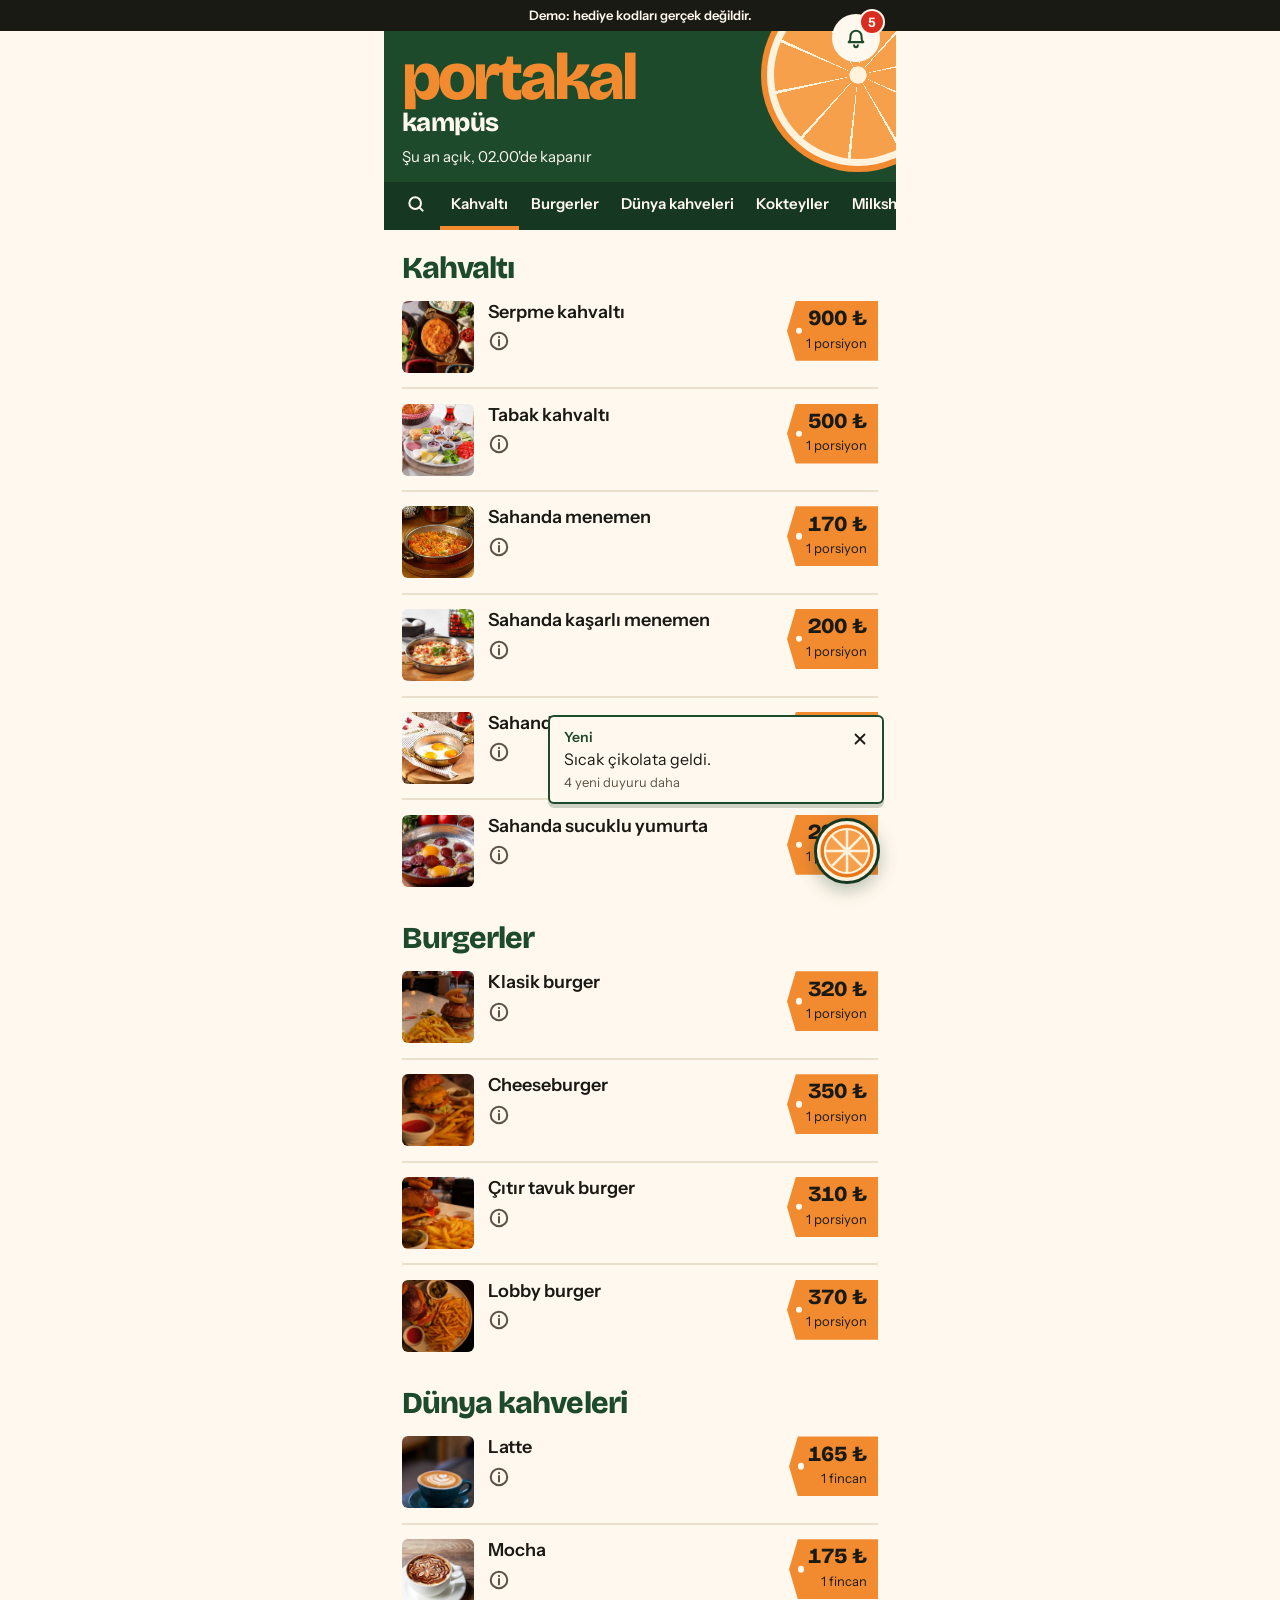
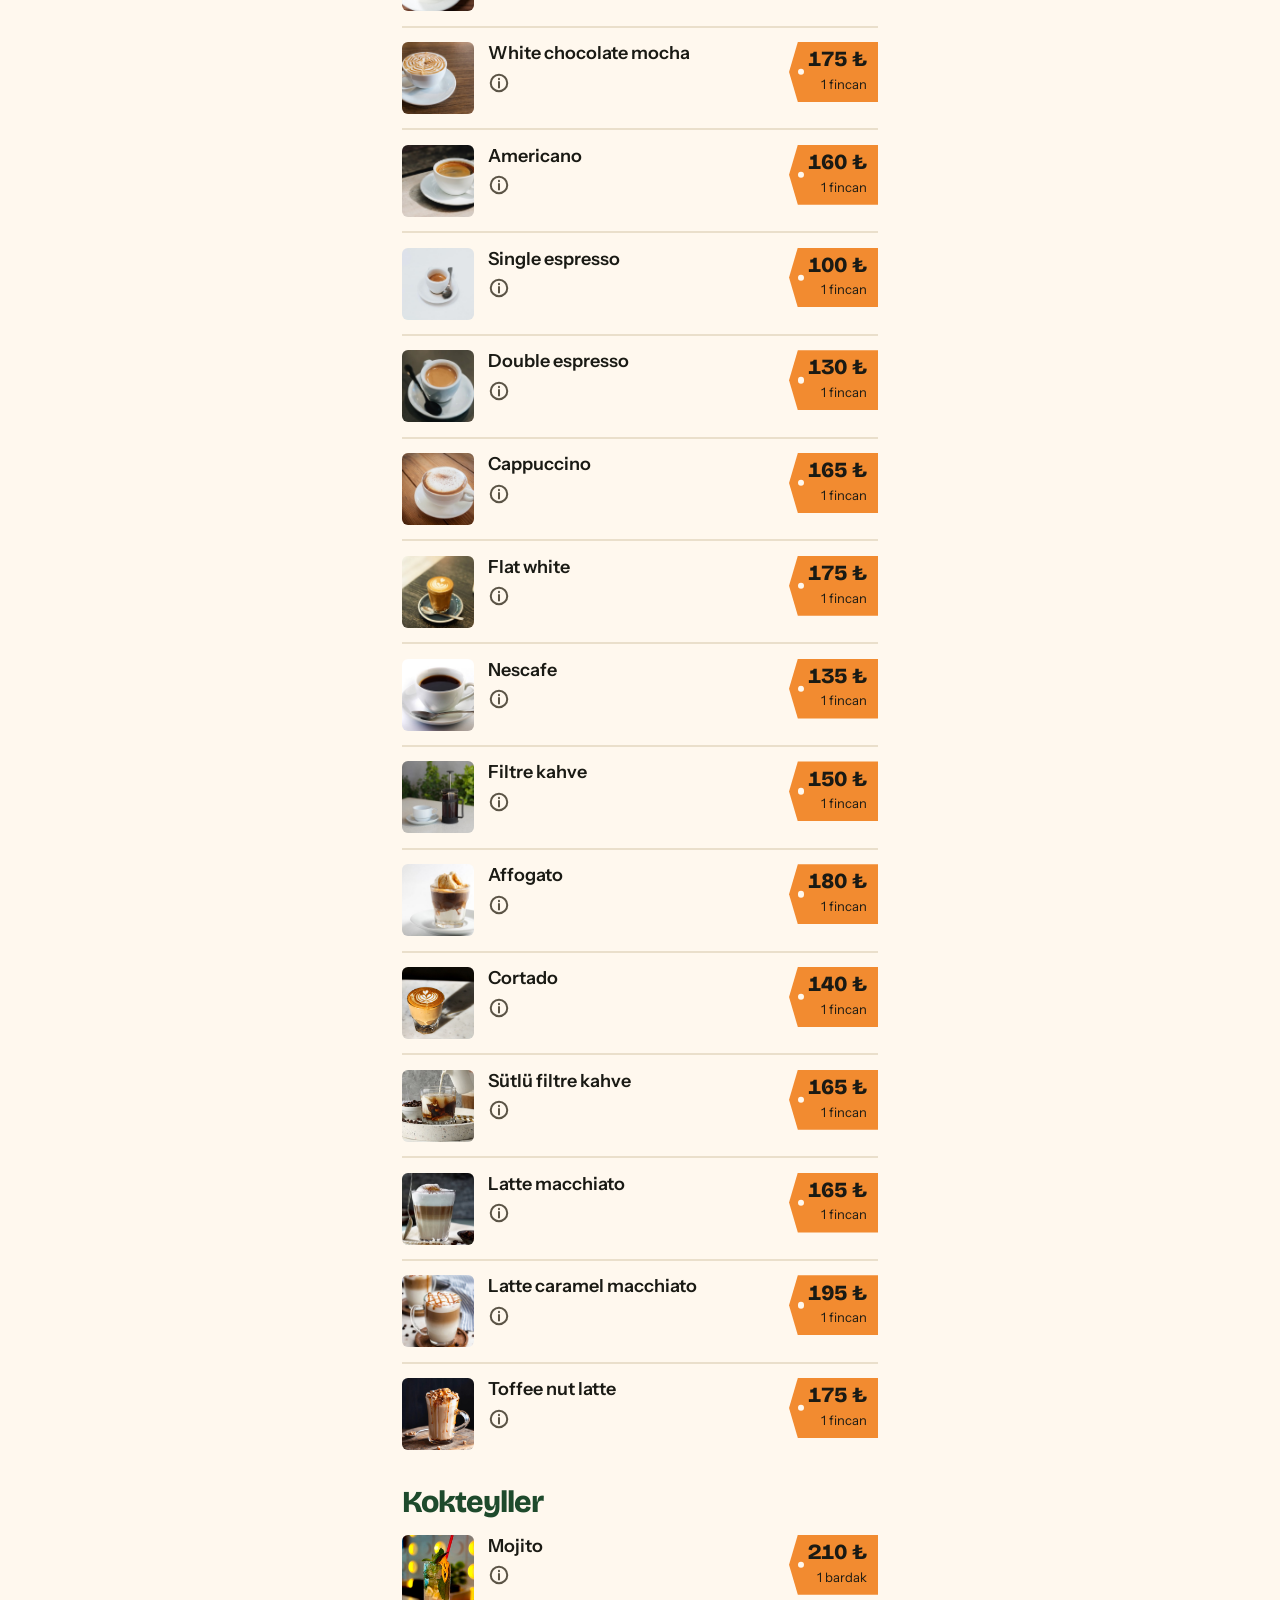
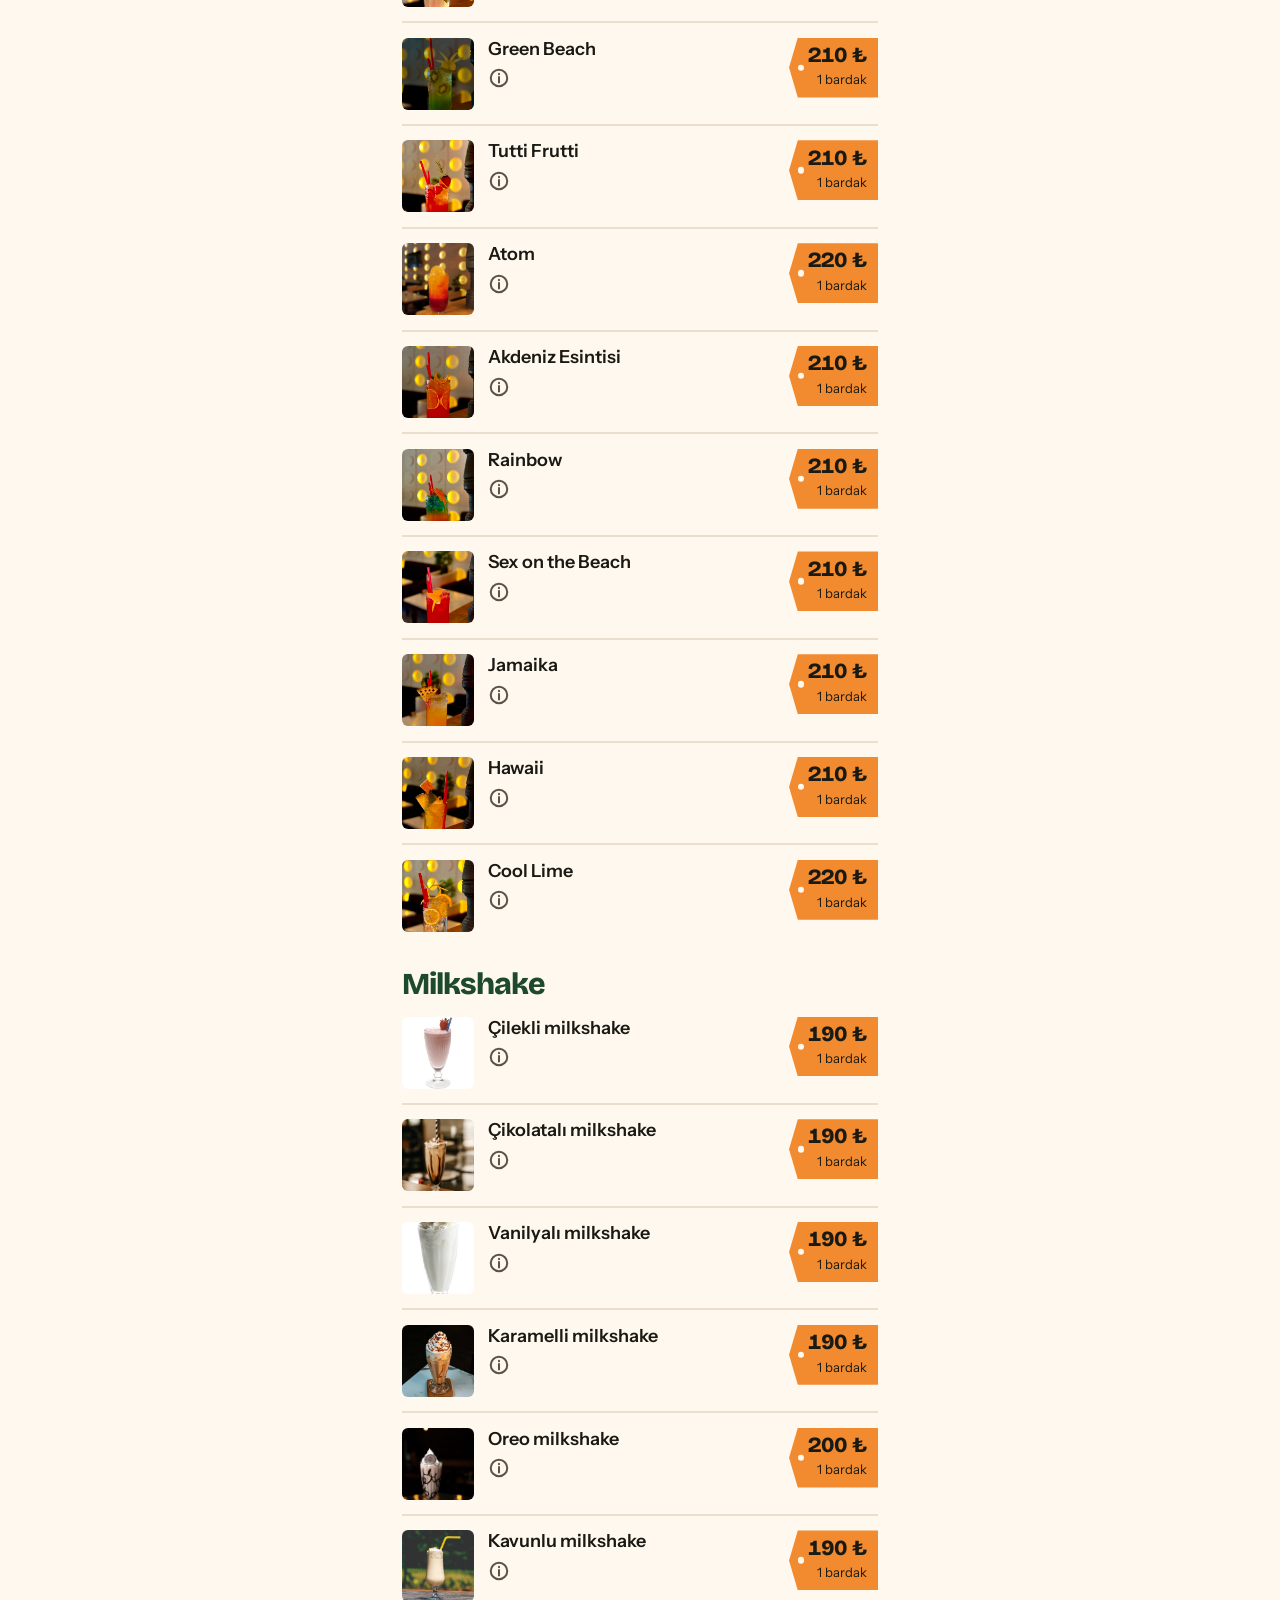
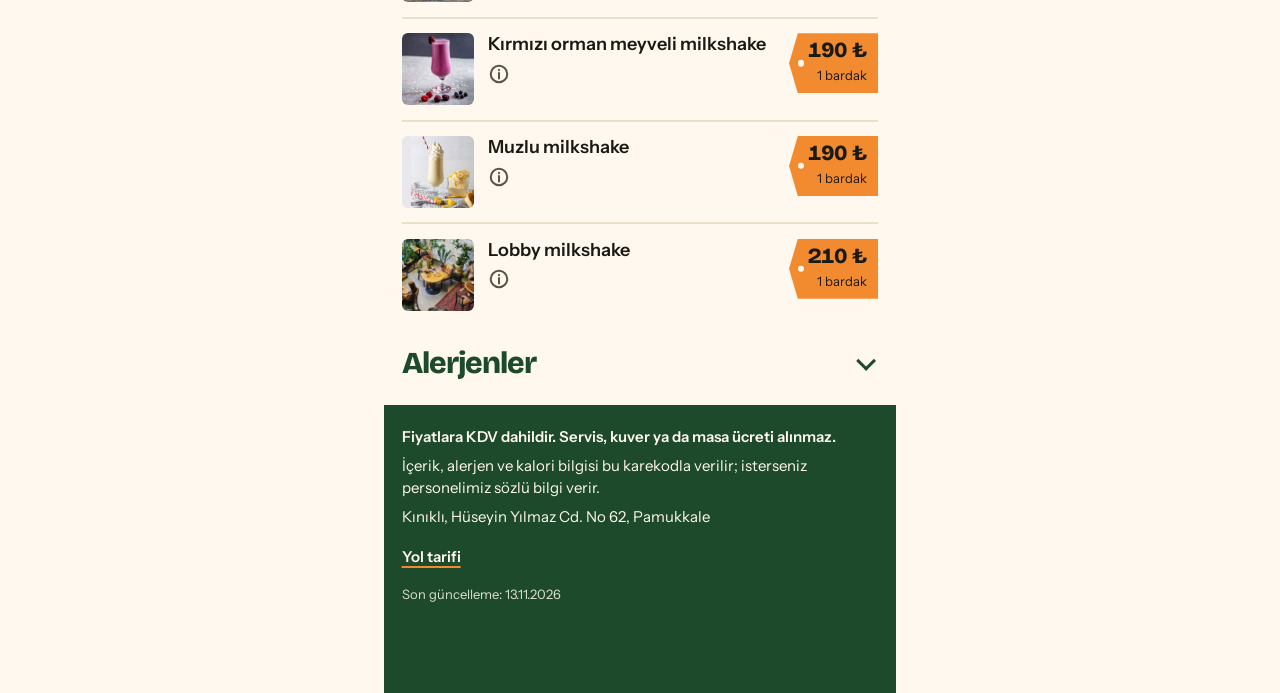
==== index.html @ 206f6f09 "Demo: fotoğraf büyütme Co-Authored-By: Claude Opus 5.5 <noreply@anthropic.com>" ====
<!doctype html>
<html lang="tr">
<head>
<meta name="robots" content="noindex">
<script src="demo.js"></script>
<meta charset="utf-8">
<meta name="viewport" content="width=device-width, initial-scale=1, viewport-fit=cover">
<title>Portakal Kampüs Menü ve Fiyatlar</title>
<meta name="description" content="Portakal Kampüs menüsü: kahvaltı, burgerler, dünya kahveleri, kokteyller, milkshake. Güncel KDV dahil fiyatlar, gramaj ve alerjen bilgisi. Kınıklı, Hüseyin Yılmaz Cd. No 62, Pamukkale">
<link rel="canonical" href="https://anbarci.github.io/hazer-menu-demo/">
<meta name="theme-color" content="#1E4A2C">
<link rel="preconnect" href="https://fonts.googleapis.com">
<link rel="preconnect" href="https://fonts.gstatic.com" crossorigin>
<link rel="stylesheet" href="https://fonts.googleapis.com/css2?family=Bricolage+Grotesque:opsz,wght@12..96,500;12..96,800&family=Instrument+Sans:wght@400;600&display=swap">
<link rel="stylesheet" href="t/portakal.css">
<script type="application/ld+json">{"@context":"https://schema.org","@type":"CafeOrCoffeeShop","name":"Portakal Kampüs","address":"Kınıklı, Hüseyin Yılmaz Cd. No 62, Pamukkale","url":"https://anbarci.github.io/hazer-menu-demo/","hasMenu":{"@type":"Menu","hasMenuSection":[{"@type":"MenuSection","name":"Kahvaltı","hasMenuItem":[{"@type":"MenuItem","name":"Serpme kahvaltı","description":"İki kişilik. Peynir tabağı (Ezine, beyaz peynir, çeçil, kuru kayısı, kuru üzüm, salam, ceviz), söğüş (domates, salatalık, mevsim yeşilliği), serpmeler (iki çeşit zeytin, iki çeşit reçel, bal kaymak, fıstık ezmesi, çikolata, zeytinyağlı çörekotlu kuru peynir, çemen), sıcak tabak (patates, sigara böreği, sosis), köy kızartması (patates, kabak, patlıcan, biber), sahanda yumurta, sahanda menemen, sucuk, demlik çay.","offers":{"@type":"Offer","price":900,"priceCurrency":"TRY"}},{"@type":"MenuItem","name":"Tabak kahvaltı","description":"Bal kaymak, reçel, çemen, karışık zeytin, Ezine ve beyaz peynir, çeçil peyniri, domates, salatalık, yeşillik, patates, puf böreği, sosis, sucuk, haşlanmış yumurta, iki çay.","offers":{"@type":"Offer","price":500,"priceCurrency":"TRY"}},{"@type":"MenuItem","name":"Sahanda menemen","offers":{"@type":"Offer","price":170,"priceCurrency":"TRY"}},{"@type":"MenuItem","name":"Sahanda kaşarlı menemen","offers":{"@type":"Offer","price":200,"priceCurrency":"TRY"}},{"@type":"MenuItem","name":"Sahanda yumurta","offers":{"@type":"Offer","price":150,"priceCurrency":"TRY"}},{"@type":"MenuItem","name":"Sahanda sucuklu yumurta","offers":{"@type":"Offer","price":225,"priceCurrency":"TRY"}}]},{"@type":"MenuSection","name":"Burgerler","hasMenuItem":[{"@type":"MenuItem","name":"Klasik burger","description":"Ev yapımı köfte, domates, turşu, marul, burger sos. Patates cipsiyle.","offers":{"@type":"Offer","price":320,"priceCurrency":"TRY"}},{"@type":"MenuItem","name":"Cheeseburger","description":"Ev yapımı köfte, domates, marul, turşu, cheddar, burger sos. Patates cipsiyle.","offers":{"@type":"Offer","price":350,"priceCurrency":"TRY"}},{"@type":"MenuItem","name":"Çıtır tavuk burger","description":"Panelenmiş çıtır tavuk, coleslaw, cheddar, burger sos ve sweet chili sos. Patates cipsiyle.","offers":{"@type":"Offer","price":310,"priceCurrency":"TRY"}},{"@type":"MenuItem","name":"Lobby burger","description":"Ev yapımı köfte, kasap sucuk, cheddar, hellim, karamelize soğan, burger sos, domates, turşu, marul. Patates cipsiyle.","offers":{"@type":"Offer","price":370,"priceCurrency":"TRY"}}]},{"@type":"MenuSection","name":"Dünya kahveleri","hasMenuItem":[{"@type":"MenuItem","name":"Latte","description":"Klasik, karamel ya da vanilya.","offers":{"@type":"Offer","price":165,"priceCurrency":"TRY"}},{"@type":"MenuItem","name":"Mocha","offers":{"@type":"Offer","price":175,"priceCurrency":"TRY"}},{"@type":"MenuItem","name":"White chocolate mocha","offers":{"@type":"Offer","price":175,"priceCurrency":"TRY"}},{"@type":"MenuItem","name":"Americano","offers":{"@type":"Offer","price":160,"priceCurrency":"TRY"}},{"@type":"MenuItem","name":"Single espresso","offers":{"@type":"Offer","price":100,"priceCurrency":"TRY"}},{"@type":"MenuItem","name":"Double espresso","offers":{"@type":"Offer","price":130,"priceCurrency":"TRY"}},{"@type":"MenuItem","name":"Cappuccino","offers":{"@type":"Offer","price":165,"priceCurrency":"TRY"}},{"@type":"MenuItem","name":"Flat white","offers":{"@type":"Offer","price":175,"priceCurrency":"TRY"}},{"@type":"MenuItem","name":"Nescafe","offers":{"@type":"Offer","price":135,"priceCurrency":"TRY"}},{"@type":"MenuItem","name":"Filtre kahve","offers":{"@type":"Offer","price":150,"priceCurrency":"TRY"}},{"@type":"MenuItem","name":"Affogato","offers":{"@type":"Offer","price":180,"priceCurrency":"TRY"}},{"@type":"MenuItem","name":"Cortado","offers":{"@type":"Offer","price":140,"priceCurrency":"TRY"}},{"@type":"MenuItem","name":"Sütlü filtre kahve","offers":{"@type":"Offer","price":165,"priceCurrency":"TRY"}},{"@type":"MenuItem","name":"Latte macchiato","offers":{"@type":"Offer","price":165,"priceCurrency":"TRY"}},{"@type":"MenuItem","name":"Latte caramel macchiato","offers":{"@type":"Offer","price":195,"priceCurrency":"TRY"}},{"@type":"MenuItem","name":"Toffee nut latte","offers":{"@type":"Offer","price":175,"priceCurrency":"TRY"}}]},{"@type":"MenuSection","name":"Kokteyller","hasMenuItem":[{"@type":"MenuItem","name":"Mojito","description":"Nane, lime suyu, şeker şurubu, soda, kırık buz.","offers":{"@type":"Offer","price":210,"priceCurrency":"TRY"}},{"@type":"MenuItem","name":"Green Beach","description":"Yeşil elma püresi, limon suyu, nane şurubu, soda.","offers":{"@type":"Offer","price":210,"priceCurrency":"TRY"}},{"@type":"MenuItem","name":"Tutti Frutti","description":"Tropikal meyve püresi; portakal, ananas ve limon suyu; Sprite.","offers":{"@type":"Offer","price":210,"priceCurrency":"TRY"}},{"@type":"MenuItem","name":"Atom","description":"Nar ve portakal suyu.","offers":{"@type":"Offer","price":220,"priceCurrency":"TRY"}},{"@type":"MenuItem","name":"Akdeniz Esintisi","description":"Greyfurt, portakal ve limon suyu; bal ya da şeker şurubu; soda.","offers":{"@type":"Offer","price":210,"priceCurrency":"TRY"}},{"@type":"MenuItem","name":"Rainbow","description":"Çilek püresi; portakal ve ananas suyu; Sprite; üstünde mavi şurup.","offers":{"@type":"Offer","price":210,"priceCurrency":"TRY"}},{"@type":"MenuItem","name":"Sex on the Beach","description":"Şeftali püresi; portakal, kızılcık ve limon suyu.","offers":{"@type":"Offer","price":210,"priceCurrency":"TRY"}},{"@type":"MenuItem","name":"Jamaika","description":"Ananas suyu, mango püresi, hindistan cevizi şurubu, limon suyu, Sprite.","offers":{"@type":"Offer","price":210,"priceCurrency":"TRY"}},{"@type":"MenuItem","name":"Hawaii","description":"Ananas ve portakal suyu, hindistan cevizi şurubu, limon suyu.","offers":{"@type":"Offer","price":210,"priceCurrency":"TRY"}},{"@type":"MenuItem","name":"Cool Lime","description":"Lime suyu, şeker şurubu, nane, soda.","offers":{"@type":"Offer","price":220,"priceCurrency":"TRY"}}]},{"@type":"MenuSection","name":"Milkshake","hasMenuItem":[{"@type":"MenuItem","name":"Çilekli milkshake","offers":{"@type":"Offer","price":190,"priceCurrency":"TRY"}},{"@type":"MenuItem","name":"Çikolatalı milkshake","offers":{"@type":"Offer","price":190,"priceCurrency":"TRY"}},{"@type":"MenuItem","name":"Vanilyalı milkshake","offers":{"@type":"Offer","price":190,"priceCurrency":"TRY"}},{"@type":"MenuItem","name":"Karamelli milkshake","offers":{"@type":"Offer","price":190,"priceCurrency":"TRY"}},{"@type":"MenuItem","name":"Oreo milkshake","offers":{"@type":"Offer","price":200,"priceCurrency":"TRY"}},{"@type":"MenuItem","name":"Kavunlu milkshake","offers":{"@type":"Offer","price":190,"priceCurrency":"TRY"}},{"@type":"MenuItem","name":"Kırmızı orman meyveli milkshake","offers":{"@type":"Offer","price":190,"priceCurrency":"TRY"}},{"@type":"MenuItem","name":"Muzlu milkshake","offers":{"@type":"Offer","price":190,"priceCurrency":"TRY"}},{"@type":"MenuItem","name":"Lobby milkshake","offers":{"@type":"Offer","price":210,"priceCurrency":"TRY"}}]}]}}</script>
</head>
<body class="c">
<p class="demo-serit">Demo: hediye kodları gerçek değildir.</p>
<div class="sayfa">
      <header class="c-bas">
        <button class="c-zil" type="button" aria-label="Duyurular" aria-expanded="false" aria-controls="c-duyurular" hidden><svg viewBox="0 0 24 24" width="22" height="22" fill="none" stroke="currentColor" stroke-width="2.2" stroke-linecap="round" stroke-linejoin="round" aria-hidden="true"><path d="M6 10a6 6 0 0 1 12 0c0 5 2 6.5 2 6.5H4S6 15 6 10"/><path d="M10 20a2 2 0 0 0 4 0"/></svg><span class="c-rozet" aria-hidden="true"></span></button>
        <div class="c-dilim" aria-hidden="true"></div>
        <h1>portakal <small>kampüs</small></h1>
        <p>Şu an açık, 02.00&#39;de kapanır</p>
      </header>
      <section class="c-panel" id="c-duyurular" aria-label="Duyurular" hidden data-acilis="1" data-ses="1" data-titresim="1" data-sure="8">
        <p class="c-panel-bas">Duyurular</p>
        <ul>
          <li data-duyuru="dmw3wylxv-2026-11-05"><a href="#c-ayak"><b>Yeni</b>Sıcak çikolata geldi.<small>5 Kasım</small></a></li>
          <li data-duyuru="d1-2026-11-05"><a href="#cark" data-cark-ac=""><b>Hediye çarkı</b>Numaranı yaz, çarkı çevir; hediyen kasada.<small>5 Kasım</small></a></li>
          <li data-duyuru="d2-2026-11-05"><a href="#c-ayak"><b>İndirim</b>Happy hour her gün 15.00-18.00: buzlu latte 95 ₺, limonata 65 ₺.<small>5 Kasım</small></a></li>
          <li data-duyuru="d3-2026-11-05"><a href="#c-soguk"><b>Yeni ürün</b>Çilekli milkshake menüde, 400 ml 150 ₺.<small>5 Kasım</small></a></li>
          <li data-duyuru="d4-2026-11-04"><a href="#c-ayak"><b>Duyuru</b>Kartla ödeme yeniden alınıyor.<small>4 Kasım</small></a></li>
        </ul>
      </section>
      <div class="c-toast" role="status" aria-live="polite" hidden>
        <button class="c-toast-ac" type="button"><span class="c-toast-metin"></span><small class="c-toast-ek"></small></button>
        <button class="c-toast-kapat" type="button" aria-label="Bildirimi kapat"><svg viewBox="0 0 24 24" width="18" height="18" fill="none" stroke="currentColor" stroke-width="2.4" stroke-linecap="round" aria-hidden="true"><path d="M6 6l12 12M18 6L6 18"/></svg></button>
      </div>
      
      <nav class="c-sekme" aria-label="Kategoriler"><button class="c-ara" type="button" aria-label="Menüde ara" aria-expanded="false" aria-controls="c-arama"><svg viewBox="0 0 24 24" fill="none" stroke="currentColor" stroke-width="2.4" stroke-linecap="round" aria-hidden="true"><circle cx="11" cy="11" r="7"/><path d="M20 20l-4-4"/></svg></button><a href="#c-kahvalti" aria-current="location">Kahvaltı</a><a href="#c-burgerler">Burgerler</a><a href="#c-dunya-kahveleri">Dünya kahveleri</a><a href="#c-kokteyl">Kokteyller</a><a href="#c-milkshake">Milkshake</a><a href="#c-alerjen">Alerjenler</a></nav>
      <div class="c-arama" id="c-arama" role="search" hidden>
        <label for="c-ara-g">Menüde ara</label>
        <input id="c-ara-g" type="search" placeholder="ör. latte, tost" autocomplete="off" enterkeyhint="search">
        <p class="c-ara-sonuc" role="status" aria-live="polite"></p>
      </div>
      <section class="c-bolum" id="c-kahvalti"><h2>Kahvaltı</h2>
        <div class="c-urun c-fotolu" data-ara="serpme kahvaltı iki kişilik. peynir tabağı (ezine, beyaz peynir, çeçil, kuru kayısı, kuru üzüm, salam, ceviz), söğüş (domates, salatalık, mevsim yeşilliği), serpmeler (iki çeşit zeytin, iki çeşit reçel, bal kaymak, fıstık ezmesi, çikolata, zeytinyağlı çörekotlu kuru peynir, çemen), sıcak tabak (patates, sigara böreği, sosis), köy kızartması (patates, kabak, patlıcan, biber), sahanda yumurta, sahanda menemen, sucuk, demlik çay."><button class="c-foto" type="button" aria-label="Serpme kahvaltı fotoğrafını büyüt"><img src="foto/4dbae4d2166437f648f8ed05.jpg" alt="" width="72" height="72" loading="lazy" decoding="async"></button><b>Serpme kahvaltı</b><div class="c-etiket"><strong>900 ₺</strong><span>1 porsiyon</span></div><p class="c-p k"><button class="c-alj girilmedi" type="button" aria-label="Alerjen bilgisi girilmedi. İçindekiler ve ayrıntı için dokunun" data-baslik="Serpme kahvaltı" data-ayrinti="[&quot;İki kişilik. Peynir tabağı (Ezine, beyaz peynir, çeçil, kuru kayısı, kuru üzüm, salam, ceviz), söğüş (domates, salatalık, mevsim yeşilliği), serpmeler (iki çeşit zeytin, iki çeşit reçel, bal kaymak, fıstık ezmesi, çikolata, zeytinyağlı çörekotlu kuru peynir, çemen), sıcak tabak (patates, sigara böreği, sosis), köy kızartması (patates, kabak, patlıcan, biber), sahanda yumurta, sahanda menemen, sucuk, demlik çay.&quot;,&quot;Alerjen bilgisi için personelimize danışınız.&quot;]"><svg viewBox="0 0 24 24" fill="none" stroke="currentColor" stroke-width="2.2" stroke-linecap="round" aria-hidden="true"><circle cx="12" cy="12" r="9"/><path d="M12 11v6M12 7.5v.5"/></svg></button></p></div>
        <div class="c-urun c-fotolu" data-ara="tabak kahvaltı bal kaymak, reçel, çemen, karışık zeytin, ezine ve beyaz peynir, çeçil peyniri, domates, salatalık, yeşillik, patates, puf böreği, sosis, sucuk, haşlanmış yumurta, iki çay."><button class="c-foto" type="button" aria-label="Tabak kahvaltı fotoğrafını büyüt"><img src="foto/64f6883b54abd4f66d15ce9a.jpg" alt="" width="72" height="72" loading="lazy" decoding="async"></button><b>Tabak kahvaltı</b><div class="c-etiket"><strong>500 ₺</strong><span>1 porsiyon</span></div><p class="c-p k"><button class="c-alj girilmedi" type="button" aria-label="Alerjen bilgisi girilmedi. İçindekiler ve ayrıntı için dokunun" data-baslik="Tabak kahvaltı" data-ayrinti="[&quot;Bal kaymak, reçel, çemen, karışık zeytin, Ezine ve beyaz peynir, çeçil peyniri, domates, salatalık, yeşillik, patates, puf böreği, sosis, sucuk, haşlanmış yumurta, iki çay.&quot;,&quot;Alerjen bilgisi için personelimize danışınız.&quot;]"><svg viewBox="0 0 24 24" fill="none" stroke="currentColor" stroke-width="2.2" stroke-linecap="round" aria-hidden="true"><circle cx="12" cy="12" r="9"/><path d="M12 11v6M12 7.5v.5"/></svg></button></p></div>
        <div class="c-urun c-fotolu" data-ara="sahanda menemen "><button class="c-foto" type="button" aria-label="Sahanda menemen fotoğrafını büyüt"><img src="foto/211dab3d949610904c3abde1.jpg" alt="" width="72" height="72" loading="lazy" decoding="async"></button><b>Sahanda menemen</b><div class="c-etiket"><strong>170 ₺</strong><span>1 porsiyon</span></div><p class="c-p k"><button class="c-alj girilmedi" type="button" aria-label="Alerjen bilgisi girilmedi. İçindekiler ve ayrıntı için dokunun" data-baslik="Sahanda menemen" data-ayrinti="[&quot;Alerjen bilgisi için personelimize danışınız.&quot;]"><svg viewBox="0 0 24 24" fill="none" stroke="currentColor" stroke-width="2.2" stroke-linecap="round" aria-hidden="true"><circle cx="12" cy="12" r="9"/><path d="M12 11v6M12 7.5v.5"/></svg></button></p></div>
        <div class="c-urun c-fotolu" data-ara="sahanda kaşarlı menemen "><button class="c-foto" type="button" aria-label="Sahanda kaşarlı menemen fotoğrafını büyüt"><img src="foto/d514d85f5ec5241f2f6609b1.jpg" alt="" width="72" height="72" loading="lazy" decoding="async"></button><b>Sahanda kaşarlı menemen</b><div class="c-etiket"><strong>200 ₺</strong><span>1 porsiyon</span></div><p class="c-p k"><button class="c-alj girilmedi" type="button" aria-label="Alerjen bilgisi girilmedi. İçindekiler ve ayrıntı için dokunun" data-baslik="Sahanda kaşarlı menemen" data-ayrinti="[&quot;Alerjen bilgisi için personelimize danışınız.&quot;]"><svg viewBox="0 0 24 24" fill="none" stroke="currentColor" stroke-width="2.2" stroke-linecap="round" aria-hidden="true"><circle cx="12" cy="12" r="9"/><path d="M12 11v6M12 7.5v.5"/></svg></button></p></div>
        <div class="c-urun c-fotolu" data-ara="sahanda yumurta "><button class="c-foto" type="button" aria-label="Sahanda yumurta fotoğrafını büyüt"><img src="foto/d32915842fdeedbaaa2a438f.jpg" alt="" width="72" height="72" loading="lazy" decoding="async"></button><b>Sahanda yumurta</b><div class="c-etiket"><strong>150 ₺</strong><span>1 porsiyon</span></div><p class="c-p k"><button class="c-alj girilmedi" type="button" aria-label="Alerjen bilgisi girilmedi. İçindekiler ve ayrıntı için dokunun" data-baslik="Sahanda yumurta" data-ayrinti="[&quot;Alerjen bilgisi için personelimize danışınız.&quot;]"><svg viewBox="0 0 24 24" fill="none" stroke="currentColor" stroke-width="2.2" stroke-linecap="round" aria-hidden="true"><circle cx="12" cy="12" r="9"/><path d="M12 11v6M12 7.5v.5"/></svg></button></p></div>
        <div class="c-urun c-fotolu" data-ara="sahanda sucuklu yumurta "><button class="c-foto" type="button" aria-label="Sahanda sucuklu yumurta fotoğrafını büyüt"><img src="foto/978292c19e7f71d8ddfe9a1c.jpg" alt="" width="72" height="72" loading="lazy" decoding="async"></button><b>Sahanda sucuklu yumurta</b><div class="c-etiket"><strong>225 ₺</strong><span>1 porsiyon</span></div><p class="c-p k"><button class="c-alj girilmedi" type="button" aria-label="Alerjen bilgisi girilmedi. İçindekiler ve ayrıntı için dokunun" data-baslik="Sahanda sucuklu yumurta" data-ayrinti="[&quot;Alerjen bilgisi için personelimize danışınız.&quot;]"><svg viewBox="0 0 24 24" fill="none" stroke="currentColor" stroke-width="2.2" stroke-linecap="round" aria-hidden="true"><circle cx="12" cy="12" r="9"/><path d="M12 11v6M12 7.5v.5"/></svg></button></p></div>
      </section>
      <section class="c-bolum" id="c-burgerler"><h2>Burgerler</h2>
        <div class="c-urun c-fotolu" data-ara="klasik burger ev yapımı köfte, domates, turşu, marul, burger sos. patates cipsiyle."><button class="c-foto" type="button" aria-label="Klasik burger fotoğrafını büyüt"><img src="foto/e63214367a8c86ac04fdda90.jpg" alt="" width="72" height="72" loading="lazy" decoding="async"></button><b>Klasik burger</b><div class="c-etiket"><strong>320 ₺</strong><span>1 porsiyon</span></div><p class="c-p k"><button class="c-alj girilmedi" type="button" aria-label="Alerjen bilgisi girilmedi. İçindekiler ve ayrıntı için dokunun" data-baslik="Klasik burger" data-ayrinti="[&quot;Ev yapımı köfte, domates, turşu, marul, burger sos. Patates cipsiyle.&quot;,&quot;Alerjen bilgisi için personelimize danışınız.&quot;]"><svg viewBox="0 0 24 24" fill="none" stroke="currentColor" stroke-width="2.2" stroke-linecap="round" aria-hidden="true"><circle cx="12" cy="12" r="9"/><path d="M12 11v6M12 7.5v.5"/></svg></button></p></div>
        <div class="c-urun c-fotolu" data-ara="cheeseburger ev yapımı köfte, domates, marul, turşu, cheddar, burger sos. patates cipsiyle."><button class="c-foto" type="button" aria-label="Cheeseburger fotoğrafını büyüt"><img src="foto/91ad94096d60a7f089fa364b.jpg" alt="" width="72" height="72" loading="lazy" decoding="async"></button><b>Cheeseburger</b><div class="c-etiket"><strong>350 ₺</strong><span>1 porsiyon</span></div><p class="c-p k"><button class="c-alj girilmedi" type="button" aria-label="Alerjen bilgisi girilmedi. İçindekiler ve ayrıntı için dokunun" data-baslik="Cheeseburger" data-ayrinti="[&quot;Ev yapımı köfte, domates, marul, turşu, cheddar, burger sos. Patates cipsiyle.&quot;,&quot;Alerjen bilgisi için personelimize danışınız.&quot;]"><svg viewBox="0 0 24 24" fill="none" stroke="currentColor" stroke-width="2.2" stroke-linecap="round" aria-hidden="true"><circle cx="12" cy="12" r="9"/><path d="M12 11v6M12 7.5v.5"/></svg></button></p></div>
        <div class="c-urun c-fotolu" data-ara="çıtır tavuk burger panelenmiş çıtır tavuk, coleslaw, cheddar, burger sos ve sweet chili sos. patates cipsiyle."><button class="c-foto" type="button" aria-label="Çıtır tavuk burger fotoğrafını büyüt"><img src="foto/ed70f797417e4ffb3b808b30.jpg" alt="" width="72" height="72" loading="lazy" decoding="async"></button><b>Çıtır tavuk burger</b><div class="c-etiket"><strong>310 ₺</strong><span>1 porsiyon</span></div><p class="c-p k"><button class="c-alj girilmedi" type="button" aria-label="Alerjen bilgisi girilmedi. İçindekiler ve ayrıntı için dokunun" data-baslik="Çıtır tavuk burger" data-ayrinti="[&quot;Panelenmiş çıtır tavuk, coleslaw, cheddar, burger sos ve sweet chili sos. Patates cipsiyle.&quot;,&quot;Alerjen bilgisi için personelimize danışınız.&quot;]"><svg viewBox="0 0 24 24" fill="none" stroke="currentColor" stroke-width="2.2" stroke-linecap="round" aria-hidden="true"><circle cx="12" cy="12" r="9"/><path d="M12 11v6M12 7.5v.5"/></svg></button></p></div>
        <div class="c-urun c-fotolu" data-ara="lobby burger ev yapımı köfte, kasap sucuk, cheddar, hellim, karamelize soğan, burger sos, domates, turşu, marul. patates cipsiyle."><button class="c-foto" type="button" aria-label="Lobby burger fotoğrafını büyüt"><img src="foto/ce00678e1a7a05580cd0c3e5.jpg" alt="" width="72" height="72" loading="lazy" decoding="async"></button><b>Lobby burger</b><div class="c-etiket"><strong>370 ₺</strong><span>1 porsiyon</span></div><p class="c-p k"><button class="c-alj girilmedi" type="button" aria-label="Alerjen bilgisi girilmedi. İçindekiler ve ayrıntı için dokunun" data-baslik="Lobby burger" data-ayrinti="[&quot;Ev yapımı köfte, kasap sucuk, cheddar, hellim, karamelize soğan, burger sos, domates, turşu, marul. Patates cipsiyle.&quot;,&quot;Alerjen bilgisi için personelimize danışınız.&quot;]"><svg viewBox="0 0 24 24" fill="none" stroke="currentColor" stroke-width="2.2" stroke-linecap="round" aria-hidden="true"><circle cx="12" cy="12" r="9"/><path d="M12 11v6M12 7.5v.5"/></svg></button></p></div>
      </section>
      <section class="c-bolum" id="c-dunya-kahveleri"><h2>Dünya kahveleri</h2>
        <div class="c-urun c-fotolu" data-ara="latte klasik, karamel ya da vanilya."><button class="c-foto" type="button" aria-label="Latte fotoğrafını büyüt"><img src="foto/c15b592b489d34c65d6fff20.jpg" alt="" width="72" height="72" loading="lazy" decoding="async"></button><b>Latte</b><div class="c-etiket"><strong>165 ₺</strong><span>1 fincan</span></div><p class="c-p k"><button class="c-alj girilmedi" type="button" aria-label="Alerjen bilgisi girilmedi. İçindekiler ve ayrıntı için dokunun" data-baslik="Latte" data-ayrinti="[&quot;Klasik, karamel ya da vanilya.&quot;,&quot;Alerjen bilgisi için personelimize danışınız.&quot;]"><svg viewBox="0 0 24 24" fill="none" stroke="currentColor" stroke-width="2.2" stroke-linecap="round" aria-hidden="true"><circle cx="12" cy="12" r="9"/><path d="M12 11v6M12 7.5v.5"/></svg></button></p></div>
        <div class="c-urun c-fotolu" data-ara="mocha "><button class="c-foto" type="button" aria-label="Mocha fotoğrafını büyüt"><img src="foto/942928ec79e834b57dfa421e.jpg" alt="" width="72" height="72" loading="lazy" decoding="async"></button><b>Mocha</b><div class="c-etiket"><strong>175 ₺</strong><span>1 fincan</span></div><p class="c-p k"><button class="c-alj girilmedi" type="button" aria-label="Alerjen bilgisi girilmedi. İçindekiler ve ayrıntı için dokunun" data-baslik="Mocha" data-ayrinti="[&quot;Alerjen bilgisi için personelimize danışınız.&quot;]"><svg viewBox="0 0 24 24" fill="none" stroke="currentColor" stroke-width="2.2" stroke-linecap="round" aria-hidden="true"><circle cx="12" cy="12" r="9"/><path d="M12 11v6M12 7.5v.5"/></svg></button></p></div>
        <div class="c-urun c-fotolu" data-ara="white chocolate mocha "><button class="c-foto" type="button" aria-label="White chocolate mocha fotoğrafını büyüt"><img src="foto/7ef6153761812b2e8de2461e.jpg" alt="" width="72" height="72" loading="lazy" decoding="async"></button><b>White chocolate mocha</b><div class="c-etiket"><strong>175 ₺</strong><span>1 fincan</span></div><p class="c-p k"><button class="c-alj girilmedi" type="button" aria-label="Alerjen bilgisi girilmedi. İçindekiler ve ayrıntı için dokunun" data-baslik="White chocolate mocha" data-ayrinti="[&quot;Alerjen bilgisi için personelimize danışınız.&quot;]"><svg viewBox="0 0 24 24" fill="none" stroke="currentColor" stroke-width="2.2" stroke-linecap="round" aria-hidden="true"><circle cx="12" cy="12" r="9"/><path d="M12 11v6M12 7.5v.5"/></svg></button></p></div>
        <div class="c-urun c-fotolu" data-ara="americano "><button class="c-foto" type="button" aria-label="Americano fotoğrafını büyüt"><img src="foto/e56dbb87ddd06080578941b0.jpg" alt="" width="72" height="72" loading="lazy" decoding="async"></button><b>Americano</b><div class="c-etiket"><strong>160 ₺</strong><span>1 fincan</span></div><p class="c-p k"><button class="c-alj girilmedi" type="button" aria-label="Alerjen bilgisi girilmedi. İçindekiler ve ayrıntı için dokunun" data-baslik="Americano" data-ayrinti="[&quot;Alerjen bilgisi için personelimize danışınız.&quot;]"><svg viewBox="0 0 24 24" fill="none" stroke="currentColor" stroke-width="2.2" stroke-linecap="round" aria-hidden="true"><circle cx="12" cy="12" r="9"/><path d="M12 11v6M12 7.5v.5"/></svg></button></p></div>
        <div class="c-urun c-fotolu" data-ara="single espresso "><button class="c-foto" type="button" aria-label="Single espresso fotoğrafını büyüt"><img src="foto/8f51a5a7139000d5456ccebc.jpg" alt="" width="72" height="72" loading="lazy" decoding="async"></button><b>Single espresso</b><div class="c-etiket"><strong>100 ₺</strong><span>1 fincan</span></div><p class="c-p k"><button class="c-alj girilmedi" type="button" aria-label="Alerjen bilgisi girilmedi. İçindekiler ve ayrıntı için dokunun" data-baslik="Single espresso" data-ayrinti="[&quot;Alerjen bilgisi için personelimize danışınız.&quot;]"><svg viewBox="0 0 24 24" fill="none" stroke="currentColor" stroke-width="2.2" stroke-linecap="round" aria-hidden="true"><circle cx="12" cy="12" r="9"/><path d="M12 11v6M12 7.5v.5"/></svg></button></p></div>
        <div class="c-urun c-fotolu" data-ara="double espresso "><button class="c-foto" type="button" aria-label="Double espresso fotoğrafını büyüt"><img src="foto/a85e154d7c9fb0e6e396496b.jpg" alt="" width="72" height="72" loading="lazy" decoding="async"></button><b>Double espresso</b><div class="c-etiket"><strong>130 ₺</strong><span>1 fincan</span></div><p class="c-p k"><button class="c-alj girilmedi" type="button" aria-label="Alerjen bilgisi girilmedi. İçindekiler ve ayrıntı için dokunun" data-baslik="Double espresso" data-ayrinti="[&quot;Alerjen bilgisi için personelimize danışınız.&quot;]"><svg viewBox="0 0 24 24" fill="none" stroke="currentColor" stroke-width="2.2" stroke-linecap="round" aria-hidden="true"><circle cx="12" cy="12" r="9"/><path d="M12 11v6M12 7.5v.5"/></svg></button></p></div>
        <div class="c-urun c-fotolu" data-ara="cappuccino "><button class="c-foto" type="button" aria-label="Cappuccino fotoğrafını büyüt"><img src="foto/c9971a3c7310759ec8f7355c.jpg" alt="" width="72" height="72" loading="lazy" decoding="async"></button><b>Cappuccino</b><div class="c-etiket"><strong>165 ₺</strong><span>1 fincan</span></div><p class="c-p k"><button class="c-alj girilmedi" type="button" aria-label="Alerjen bilgisi girilmedi. İçindekiler ve ayrıntı için dokunun" data-baslik="Cappuccino" data-ayrinti="[&quot;Alerjen bilgisi için personelimize danışınız.&quot;]"><svg viewBox="0 0 24 24" fill="none" stroke="currentColor" stroke-width="2.2" stroke-linecap="round" aria-hidden="true"><circle cx="12" cy="12" r="9"/><path d="M12 11v6M12 7.5v.5"/></svg></button></p></div>
        <div class="c-urun c-fotolu" data-ara="flat white "><button class="c-foto" type="button" aria-label="Flat white fotoğrafını büyüt"><img src="foto/d018f4fca9c19b9305018dcc.jpg" alt="" width="72" height="72" loading="lazy" decoding="async"></button><b>Flat white</b><div class="c-etiket"><strong>175 ₺</strong><span>1 fincan</span></div><p class="c-p k"><button class="c-alj girilmedi" type="button" aria-label="Alerjen bilgisi girilmedi. İçindekiler ve ayrıntı için dokunun" data-baslik="Flat white" data-ayrinti="[&quot;Alerjen bilgisi için personelimize danışınız.&quot;]"><svg viewBox="0 0 24 24" fill="none" stroke="currentColor" stroke-width="2.2" stroke-linecap="round" aria-hidden="true"><circle cx="12" cy="12" r="9"/><path d="M12 11v6M12 7.5v.5"/></svg></button></p></div>
        <div class="c-urun c-fotolu" data-ara="nescafe "><button class="c-foto" type="button" aria-label="Nescafe fotoğrafını büyüt"><img src="foto/02b01750c16ab10c6dba69a6.jpg" alt="" width="72" height="72" loading="lazy" decoding="async"></button><b>Nescafe</b><div class="c-etiket"><strong>135 ₺</strong><span>1 fincan</span></div><p class="c-p k"><button class="c-alj girilmedi" type="button" aria-label="Alerjen bilgisi girilmedi. İçindekiler ve ayrıntı için dokunun" data-baslik="Nescafe" data-ayrinti="[&quot;Alerjen bilgisi için personelimize danışınız.&quot;]"><svg viewBox="0 0 24 24" fill="none" stroke="currentColor" stroke-width="2.2" stroke-linecap="round" aria-hidden="true"><circle cx="12" cy="12" r="9"/><path d="M12 11v6M12 7.5v.5"/></svg></button></p></div>
        <div class="c-urun c-fotolu" data-ara="filtre kahve "><button class="c-foto" type="button" aria-label="Filtre kahve fotoğrafını büyüt"><img src="foto/1ffc1b83c05d247af3ff71eb.jpg" alt="" width="72" height="72" loading="lazy" decoding="async"></button><b>Filtre kahve</b><div class="c-etiket"><strong>150 ₺</strong><span>1 fincan</span></div><p class="c-p k"><button class="c-alj girilmedi" type="button" aria-label="Alerjen bilgisi girilmedi. İçindekiler ve ayrıntı için dokunun" data-baslik="Filtre kahve" data-ayrinti="[&quot;Alerjen bilgisi için personelimize danışınız.&quot;]"><svg viewBox="0 0 24 24" fill="none" stroke="currentColor" stroke-width="2.2" stroke-linecap="round" aria-hidden="true"><circle cx="12" cy="12" r="9"/><path d="M12 11v6M12 7.5v.5"/></svg></button></p></div>
        <div class="c-urun c-fotolu" data-ara="affogato "><button class="c-foto" type="button" aria-label="Affogato fotoğrafını büyüt"><img src="foto/73059c1d0c711f1720e6c4d0.jpg" alt="" width="72" height="72" loading="lazy" decoding="async"></button><b>Affogato</b><div class="c-etiket"><strong>180 ₺</strong><span>1 fincan</span></div><p class="c-p k"><button class="c-alj girilmedi" type="button" aria-label="Alerjen bilgisi girilmedi. İçindekiler ve ayrıntı için dokunun" data-baslik="Affogato" data-ayrinti="[&quot;Alerjen bilgisi için personelimize danışınız.&quot;]"><svg viewBox="0 0 24 24" fill="none" stroke="currentColor" stroke-width="2.2" stroke-linecap="round" aria-hidden="true"><circle cx="12" cy="12" r="9"/><path d="M12 11v6M12 7.5v.5"/></svg></button></p></div>
        <div class="c-urun c-fotolu" data-ara="cortado "><button class="c-foto" type="button" aria-label="Cortado fotoğrafını büyüt"><img src="foto/0c29e23beb51b96f86a46b7b.jpg" alt="" width="72" height="72" loading="lazy" decoding="async"></button><b>Cortado</b><div class="c-etiket"><strong>140 ₺</strong><span>1 fincan</span></div><p class="c-p k"><button class="c-alj girilmedi" type="button" aria-label="Alerjen bilgisi girilmedi. İçindekiler ve ayrıntı için dokunun" data-baslik="Cortado" data-ayrinti="[&quot;Alerjen bilgisi için personelimize danışınız.&quot;]"><svg viewBox="0 0 24 24" fill="none" stroke="currentColor" stroke-width="2.2" stroke-linecap="round" aria-hidden="true"><circle cx="12" cy="12" r="9"/><path d="M12 11v6M12 7.5v.5"/></svg></button></p></div>
        <div class="c-urun c-fotolu" data-ara="sütlü filtre kahve "><button class="c-foto" type="button" aria-label="Sütlü filtre kahve fotoğrafını büyüt"><img src="foto/b0e05173100131ba0a61b592.jpg" alt="" width="72" height="72" loading="lazy" decoding="async"></button><b>Sütlü filtre kahve</b><div class="c-etiket"><strong>165 ₺</strong><span>1 fincan</span></div><p class="c-p k"><button class="c-alj girilmedi" type="button" aria-label="Alerjen bilgisi girilmedi. İçindekiler ve ayrıntı için dokunun" data-baslik="Sütlü filtre kahve" data-ayrinti="[&quot;Alerjen bilgisi için personelimize danışınız.&quot;]"><svg viewBox="0 0 24 24" fill="none" stroke="currentColor" stroke-width="2.2" stroke-linecap="round" aria-hidden="true"><circle cx="12" cy="12" r="9"/><path d="M12 11v6M12 7.5v.5"/></svg></button></p></div>
        <div class="c-urun c-fotolu" data-ara="latte macchiato "><button class="c-foto" type="button" aria-label="Latte macchiato fotoğrafını büyüt"><img src="foto/6f418fe2b8509b8b4a28ef30.jpg" alt="" width="72" height="72" loading="lazy" decoding="async"></button><b>Latte macchiato</b><div class="c-etiket"><strong>165 ₺</strong><span>1 fincan</span></div><p class="c-p k"><button class="c-alj girilmedi" type="button" aria-label="Alerjen bilgisi girilmedi. İçindekiler ve ayrıntı için dokunun" data-baslik="Latte macchiato" data-ayrinti="[&quot;Alerjen bilgisi için personelimize danışınız.&quot;]"><svg viewBox="0 0 24 24" fill="none" stroke="currentColor" stroke-width="2.2" stroke-linecap="round" aria-hidden="true"><circle cx="12" cy="12" r="9"/><path d="M12 11v6M12 7.5v.5"/></svg></button></p></div>
        <div class="c-urun c-fotolu" data-ara="latte caramel macchiato "><button class="c-foto" type="button" aria-label="Latte caramel macchiato fotoğrafını büyüt"><img src="foto/ecbc60518cb068e9b6006da9.jpg" alt="" width="72" height="72" loading="lazy" decoding="async"></button><b>Latte caramel macchiato</b><div class="c-etiket"><strong>195 ₺</strong><span>1 fincan</span></div><p class="c-p k"><button class="c-alj girilmedi" type="button" aria-label="Alerjen bilgisi girilmedi. İçindekiler ve ayrıntı için dokunun" data-baslik="Latte caramel macchiato" data-ayrinti="[&quot;Alerjen bilgisi için personelimize danışınız.&quot;]"><svg viewBox="0 0 24 24" fill="none" stroke="currentColor" stroke-width="2.2" stroke-linecap="round" aria-hidden="true"><circle cx="12" cy="12" r="9"/><path d="M12 11v6M12 7.5v.5"/></svg></button></p></div>
        <div class="c-urun c-fotolu" data-ara="toffee nut latte "><button class="c-foto" type="button" aria-label="Toffee nut latte fotoğrafını büyüt"><img src="foto/06eb0967cfeac64754fe8adc.jpg" alt="" width="72" height="72" loading="lazy" decoding="async"></button><b>Toffee nut latte</b><div class="c-etiket"><strong>175 ₺</strong><span>1 fincan</span></div><p class="c-p k"><button class="c-alj girilmedi" type="button" aria-label="Alerjen bilgisi girilmedi. İçindekiler ve ayrıntı için dokunun" data-baslik="Toffee nut latte" data-ayrinti="[&quot;Alerjen bilgisi için personelimize danışınız.&quot;]"><svg viewBox="0 0 24 24" fill="none" stroke="currentColor" stroke-width="2.2" stroke-linecap="round" aria-hidden="true"><circle cx="12" cy="12" r="9"/><path d="M12 11v6M12 7.5v.5"/></svg></button></p></div>
      </section>
      <section class="c-bolum" id="c-kokteyl"><h2>Kokteyller</h2>
        <div class="c-urun c-fotolu" data-ara="mojito nane, lime suyu, şeker şurubu, soda, kırık buz."><button class="c-foto" type="button" aria-label="Mojito fotoğrafını büyüt"><img src="foto/bb868ba4b7ac26998e8dc656.jpg" alt="" width="72" height="72" loading="lazy" decoding="async"></button><b>Mojito</b><div class="c-etiket"><strong>210 ₺</strong><span>1 bardak</span></div><p class="c-p k"><button class="c-alj girilmedi" type="button" aria-label="Alerjen bilgisi girilmedi. İçindekiler ve ayrıntı için dokunun" data-baslik="Mojito" data-ayrinti="[&quot;Nane, lime suyu, şeker şurubu, soda, kırık buz.&quot;,&quot;Alerjen bilgisi için personelimize danışınız.&quot;]"><svg viewBox="0 0 24 24" fill="none" stroke="currentColor" stroke-width="2.2" stroke-linecap="round" aria-hidden="true"><circle cx="12" cy="12" r="9"/><path d="M12 11v6M12 7.5v.5"/></svg></button></p></div>
        <div class="c-urun c-fotolu" data-ara="green beach yeşil elma püresi, limon suyu, nane şurubu, soda."><button class="c-foto" type="button" aria-label="Green Beach fotoğrafını büyüt"><img src="foto/615a17fb2338b873af2343af.jpg" alt="" width="72" height="72" loading="lazy" decoding="async"></button><b>Green Beach</b><div class="c-etiket"><strong>210 ₺</strong><span>1 bardak</span></div><p class="c-p k"><button class="c-alj girilmedi" type="button" aria-label="Alerjen bilgisi girilmedi. İçindekiler ve ayrıntı için dokunun" data-baslik="Green Beach" data-ayrinti="[&quot;Yeşil elma püresi, limon suyu, nane şurubu, soda.&quot;,&quot;Alerjen bilgisi için personelimize danışınız.&quot;]"><svg viewBox="0 0 24 24" fill="none" stroke="currentColor" stroke-width="2.2" stroke-linecap="round" aria-hidden="true"><circle cx="12" cy="12" r="9"/><path d="M12 11v6M12 7.5v.5"/></svg></button></p></div>
        <div class="c-urun c-fotolu" data-ara="tutti frutti tropikal meyve püresi; portakal, ananas ve limon suyu; sprite."><button class="c-foto" type="button" aria-label="Tutti Frutti fotoğrafını büyüt"><img src="foto/967a4bb33ac7eda66288154e.jpg" alt="" width="72" height="72" loading="lazy" decoding="async"></button><b>Tutti Frutti</b><div class="c-etiket"><strong>210 ₺</strong><span>1 bardak</span></div><p class="c-p k"><button class="c-alj girilmedi" type="button" aria-label="Alerjen bilgisi girilmedi. İçindekiler ve ayrıntı için dokunun" data-baslik="Tutti Frutti" data-ayrinti="[&quot;Tropikal meyve püresi; portakal, ananas ve limon suyu; Sprite.&quot;,&quot;Alerjen bilgisi için personelimize danışınız.&quot;]"><svg viewBox="0 0 24 24" fill="none" stroke="currentColor" stroke-width="2.2" stroke-linecap="round" aria-hidden="true"><circle cx="12" cy="12" r="9"/><path d="M12 11v6M12 7.5v.5"/></svg></button></p></div>
        <div class="c-urun c-fotolu" data-ara="atom nar ve portakal suyu."><button class="c-foto" type="button" aria-label="Atom fotoğrafını büyüt"><img src="foto/c0156a7c8b63b20d8f22c3f5.jpg" alt="" width="72" height="72" loading="lazy" decoding="async"></button><b>Atom</b><div class="c-etiket"><strong>220 ₺</strong><span>1 bardak</span></div><p class="c-p k"><button class="c-alj girilmedi" type="button" aria-label="Alerjen bilgisi girilmedi. İçindekiler ve ayrıntı için dokunun" data-baslik="Atom" data-ayrinti="[&quot;Nar ve portakal suyu.&quot;,&quot;Alerjen bilgisi için personelimize danışınız.&quot;]"><svg viewBox="0 0 24 24" fill="none" stroke="currentColor" stroke-width="2.2" stroke-linecap="round" aria-hidden="true"><circle cx="12" cy="12" r="9"/><path d="M12 11v6M12 7.5v.5"/></svg></button></p></div>
        <div class="c-urun c-fotolu" data-ara="akdeniz esintisi greyfurt, portakal ve limon suyu; bal ya da şeker şurubu; soda."><button class="c-foto" type="button" aria-label="Akdeniz Esintisi fotoğrafını büyüt"><img src="foto/a48d0d3c43836df36099dda3.jpg" alt="" width="72" height="72" loading="lazy" decoding="async"></button><b>Akdeniz Esintisi</b><div class="c-etiket"><strong>210 ₺</strong><span>1 bardak</span></div><p class="c-p k"><button class="c-alj girilmedi" type="button" aria-label="Alerjen bilgisi girilmedi. İçindekiler ve ayrıntı için dokunun" data-baslik="Akdeniz Esintisi" data-ayrinti="[&quot;Greyfurt, portakal ve limon suyu; bal ya da şeker şurubu; soda.&quot;,&quot;Alerjen bilgisi için personelimize danışınız.&quot;]"><svg viewBox="0 0 24 24" fill="none" stroke="currentColor" stroke-width="2.2" stroke-linecap="round" aria-hidden="true"><circle cx="12" cy="12" r="9"/><path d="M12 11v6M12 7.5v.5"/></svg></button></p></div>
        <div class="c-urun c-fotolu" data-ara="rainbow çilek püresi; portakal ve ananas suyu; sprite; üstünde mavi şurup."><button class="c-foto" type="button" aria-label="Rainbow fotoğrafını büyüt"><img src="foto/ed77b0d1f4064d3f8cbcd7dc.jpg" alt="" width="72" height="72" loading="lazy" decoding="async"></button><b>Rainbow</b><div class="c-etiket"><strong>210 ₺</strong><span>1 bardak</span></div><p class="c-p k"><button class="c-alj girilmedi" type="button" aria-label="Alerjen bilgisi girilmedi. İçindekiler ve ayrıntı için dokunun" data-baslik="Rainbow" data-ayrinti="[&quot;Çilek püresi; portakal ve ananas suyu; Sprite; üstünde mavi şurup.&quot;,&quot;Alerjen bilgisi için personelimize danışınız.&quot;]"><svg viewBox="0 0 24 24" fill="none" stroke="currentColor" stroke-width="2.2" stroke-linecap="round" aria-hidden="true"><circle cx="12" cy="12" r="9"/><path d="M12 11v6M12 7.5v.5"/></svg></button></p></div>
        <div class="c-urun c-fotolu" data-ara="sex on the beach şeftali püresi; portakal, kızılcık ve limon suyu."><button class="c-foto" type="button" aria-label="Sex on the Beach fotoğrafını büyüt"><img src="foto/566c6b2fe2a2b2ae8de015aa.jpg" alt="" width="72" height="72" loading="lazy" decoding="async"></button><b>Sex on the Beach</b><div class="c-etiket"><strong>210 ₺</strong><span>1 bardak</span></div><p class="c-p k"><button class="c-alj girilmedi" type="button" aria-label="Alerjen bilgisi girilmedi. İçindekiler ve ayrıntı için dokunun" data-baslik="Sex on the Beach" data-ayrinti="[&quot;Şeftali püresi; portakal, kızılcık ve limon suyu.&quot;,&quot;Alerjen bilgisi için personelimize danışınız.&quot;]"><svg viewBox="0 0 24 24" fill="none" stroke="currentColor" stroke-width="2.2" stroke-linecap="round" aria-hidden="true"><circle cx="12" cy="12" r="9"/><path d="M12 11v6M12 7.5v.5"/></svg></button></p></div>
        <div class="c-urun c-fotolu" data-ara="jamaika ananas suyu, mango püresi, hindistan cevizi şurubu, limon suyu, sprite."><button class="c-foto" type="button" aria-label="Jamaika fotoğrafını büyüt"><img src="foto/1de1c168d4ec2c681b7b3e3b.jpg" alt="" width="72" height="72" loading="lazy" decoding="async"></button><b>Jamaika</b><div class="c-etiket"><strong>210 ₺</strong><span>1 bardak</span></div><p class="c-p k"><button class="c-alj girilmedi" type="button" aria-label="Alerjen bilgisi girilmedi. İçindekiler ve ayrıntı için dokunun" data-baslik="Jamaika" data-ayrinti="[&quot;Ananas suyu, mango püresi, hindistan cevizi şurubu, limon suyu, Sprite.&quot;,&quot;Alerjen bilgisi için personelimize danışınız.&quot;]"><svg viewBox="0 0 24 24" fill="none" stroke="currentColor" stroke-width="2.2" stroke-linecap="round" aria-hidden="true"><circle cx="12" cy="12" r="9"/><path d="M12 11v6M12 7.5v.5"/></svg></button></p></div>
        <div class="c-urun c-fotolu" data-ara="hawaii ananas ve portakal suyu, hindistan cevizi şurubu, limon suyu."><button class="c-foto" type="button" aria-label="Hawaii fotoğrafını büyüt"><img src="foto/6360898a6fc596abe8f95f51.jpg" alt="" width="72" height="72" loading="lazy" decoding="async"></button><b>Hawaii</b><div class="c-etiket"><strong>210 ₺</strong><span>1 bardak</span></div><p class="c-p k"><button class="c-alj girilmedi" type="button" aria-label="Alerjen bilgisi girilmedi. İçindekiler ve ayrıntı için dokunun" data-baslik="Hawaii" data-ayrinti="[&quot;Ananas ve portakal suyu, hindistan cevizi şurubu, limon suyu.&quot;,&quot;Alerjen bilgisi için personelimize danışınız.&quot;]"><svg viewBox="0 0 24 24" fill="none" stroke="currentColor" stroke-width="2.2" stroke-linecap="round" aria-hidden="true"><circle cx="12" cy="12" r="9"/><path d="M12 11v6M12 7.5v.5"/></svg></button></p></div>
        <div class="c-urun c-fotolu" data-ara="cool lime lime suyu, şeker şurubu, nane, soda."><button class="c-foto" type="button" aria-label="Cool Lime fotoğrafını büyüt"><img src="foto/9e6d031cee213d31b944419d.jpg" alt="" width="72" height="72" loading="lazy" decoding="async"></button><b>Cool Lime</b><div class="c-etiket"><strong>220 ₺</strong><span>1 bardak</span></div><p class="c-p k"><button class="c-alj girilmedi" type="button" aria-label="Alerjen bilgisi girilmedi. İçindekiler ve ayrıntı için dokunun" data-baslik="Cool Lime" data-ayrinti="[&quot;Lime suyu, şeker şurubu, nane, soda.&quot;,&quot;Alerjen bilgisi için personelimize danışınız.&quot;]"><svg viewBox="0 0 24 24" fill="none" stroke="currentColor" stroke-width="2.2" stroke-linecap="round" aria-hidden="true"><circle cx="12" cy="12" r="9"/><path d="M12 11v6M12 7.5v.5"/></svg></button></p></div>
      </section>
      <section class="c-bolum" id="c-milkshake"><h2>Milkshake</h2>
        <div class="c-urun c-fotolu" data-ara="çilekli milkshake "><button class="c-foto" type="button" aria-label="Çilekli milkshake fotoğrafını büyüt"><img src="foto/efc39d3ea10d5d67461b1c2e.jpg" alt="" width="72" height="72" loading="lazy" decoding="async"></button><b>Çilekli milkshake</b><div class="c-etiket"><strong>190 ₺</strong><span>1 bardak</span></div><p class="c-p k"><button class="c-alj girilmedi" type="button" aria-label="Alerjen bilgisi girilmedi. İçindekiler ve ayrıntı için dokunun" data-baslik="Çilekli milkshake" data-ayrinti="[&quot;Alerjen bilgisi için personelimize danışınız.&quot;]"><svg viewBox="0 0 24 24" fill="none" stroke="currentColor" stroke-width="2.2" stroke-linecap="round" aria-hidden="true"><circle cx="12" cy="12" r="9"/><path d="M12 11v6M12 7.5v.5"/></svg></button></p></div>
        <div class="c-urun c-fotolu" data-ara="çikolatalı milkshake "><button class="c-foto" type="button" aria-label="Çikolatalı milkshake fotoğrafını büyüt"><img src="foto/ba9c265d1d896dc18b80c832.jpg" alt="" width="72" height="72" loading="lazy" decoding="async"></button><b>Çikolatalı milkshake</b><div class="c-etiket"><strong>190 ₺</strong><span>1 bardak</span></div><p class="c-p k"><button class="c-alj girilmedi" type="button" aria-label="Alerjen bilgisi girilmedi. İçindekiler ve ayrıntı için dokunun" data-baslik="Çikolatalı milkshake" data-ayrinti="[&quot;Alerjen bilgisi için personelimize danışınız.&quot;]"><svg viewBox="0 0 24 24" fill="none" stroke="currentColor" stroke-width="2.2" stroke-linecap="round" aria-hidden="true"><circle cx="12" cy="12" r="9"/><path d="M12 11v6M12 7.5v.5"/></svg></button></p></div>
        <div class="c-urun c-fotolu" data-ara="vanilyalı milkshake "><button class="c-foto" type="button" aria-label="Vanilyalı milkshake fotoğrafını büyüt"><img src="foto/d4a77277b345e6de2ca065f8.jpg" alt="" width="72" height="72" loading="lazy" decoding="async"></button><b>Vanilyalı milkshake</b><div class="c-etiket"><strong>190 ₺</strong><span>1 bardak</span></div><p class="c-p k"><button class="c-alj girilmedi" type="button" aria-label="Alerjen bilgisi girilmedi. İçindekiler ve ayrıntı için dokunun" data-baslik="Vanilyalı milkshake" data-ayrinti="[&quot;Alerjen bilgisi için personelimize danışınız.&quot;]"><svg viewBox="0 0 24 24" fill="none" stroke="currentColor" stroke-width="2.2" stroke-linecap="round" aria-hidden="true"><circle cx="12" cy="12" r="9"/><path d="M12 11v6M12 7.5v.5"/></svg></button></p></div>
        <div class="c-urun c-fotolu" data-ara="karamelli milkshake "><button class="c-foto" type="button" aria-label="Karamelli milkshake fotoğrafını büyüt"><img src="foto/0aba6055c19d65dcc3d74776.jpg" alt="" width="72" height="72" loading="lazy" decoding="async"></button><b>Karamelli milkshake</b><div class="c-etiket"><strong>190 ₺</strong><span>1 bardak</span></div><p class="c-p k"><button class="c-alj girilmedi" type="button" aria-label="Alerjen bilgisi girilmedi. İçindekiler ve ayrıntı için dokunun" data-baslik="Karamelli milkshake" data-ayrinti="[&quot;Alerjen bilgisi için personelimize danışınız.&quot;]"><svg viewBox="0 0 24 24" fill="none" stroke="currentColor" stroke-width="2.2" stroke-linecap="round" aria-hidden="true"><circle cx="12" cy="12" r="9"/><path d="M12 11v6M12 7.5v.5"/></svg></button></p></div>
        <div class="c-urun c-fotolu" data-ara="oreo milkshake "><button class="c-foto" type="button" aria-label="Oreo milkshake fotoğrafını büyüt"><img src="foto/22594bdad6dec3b3715a9afc.jpg" alt="" width="72" height="72" loading="lazy" decoding="async"></button><b>Oreo milkshake</b><div class="c-etiket"><strong>200 ₺</strong><span>1 bardak</span></div><p class="c-p k"><button class="c-alj girilmedi" type="button" aria-label="Alerjen bilgisi girilmedi. İçindekiler ve ayrıntı için dokunun" data-baslik="Oreo milkshake" data-ayrinti="[&quot;Alerjen bilgisi için personelimize danışınız.&quot;]"><svg viewBox="0 0 24 24" fill="none" stroke="currentColor" stroke-width="2.2" stroke-linecap="round" aria-hidden="true"><circle cx="12" cy="12" r="9"/><path d="M12 11v6M12 7.5v.5"/></svg></button></p></div>
        <div class="c-urun c-fotolu" data-ara="kavunlu milkshake "><button class="c-foto" type="button" aria-label="Kavunlu milkshake fotoğrafını büyüt"><img src="foto/c8f2b03b60d6bd8e1928eb21.jpg" alt="" width="72" height="72" loading="lazy" decoding="async"></button><b>Kavunlu milkshake</b><div class="c-etiket"><strong>190 ₺</strong><span>1 bardak</span></div><p class="c-p k"><button class="c-alj girilmedi" type="button" aria-label="Alerjen bilgisi girilmedi. İçindekiler ve ayrıntı için dokunun" data-baslik="Kavunlu milkshake" data-ayrinti="[&quot;Alerjen bilgisi için personelimize danışınız.&quot;]"><svg viewBox="0 0 24 24" fill="none" stroke="currentColor" stroke-width="2.2" stroke-linecap="round" aria-hidden="true"><circle cx="12" cy="12" r="9"/><path d="M12 11v6M12 7.5v.5"/></svg></button></p></div>
        <div class="c-urun c-fotolu" data-ara="kırmızı orman meyveli milkshake "><button class="c-foto" type="button" aria-label="Kırmızı orman meyveli milkshake fotoğrafını büyüt"><img src="foto/0e3da0bf3419a92b59ed227e.jpg" alt="" width="72" height="72" loading="lazy" decoding="async"></button><b>Kırmızı orman meyveli milkshake</b><div class="c-etiket"><strong>190 ₺</strong><span>1 bardak</span></div><p class="c-p k"><button class="c-alj girilmedi" type="button" aria-label="Alerjen bilgisi girilmedi. İçindekiler ve ayrıntı için dokunun" data-baslik="Kırmızı orman meyveli milkshake" data-ayrinti="[&quot;Alerjen bilgisi için personelimize danışınız.&quot;]"><svg viewBox="0 0 24 24" fill="none" stroke="currentColor" stroke-width="2.2" stroke-linecap="round" aria-hidden="true"><circle cx="12" cy="12" r="9"/><path d="M12 11v6M12 7.5v.5"/></svg></button></p></div>
        <div class="c-urun c-fotolu" data-ara="muzlu milkshake "><button class="c-foto" type="button" aria-label="Muzlu milkshake fotoğrafını büyüt"><img src="foto/e233e4c235e708613cf43b00.jpg" alt="" width="72" height="72" loading="lazy" decoding="async"></button><b>Muzlu milkshake</b><div class="c-etiket"><strong>190 ₺</strong><span>1 bardak</span></div><p class="c-p k"><button class="c-alj girilmedi" type="button" aria-label="Alerjen bilgisi girilmedi. İçindekiler ve ayrıntı için dokunun" data-baslik="Muzlu milkshake" data-ayrinti="[&quot;Alerjen bilgisi için personelimize danışınız.&quot;]"><svg viewBox="0 0 24 24" fill="none" stroke="currentColor" stroke-width="2.2" stroke-linecap="round" aria-hidden="true"><circle cx="12" cy="12" r="9"/><path d="M12 11v6M12 7.5v.5"/></svg></button></p></div>
        <div class="c-urun c-fotolu" data-ara="lobby milkshake "><button class="c-foto" type="button" aria-label="Lobby milkshake fotoğrafını büyüt"><img src="foto/2159a1683658dbea455f95ee.jpg" alt="" width="72" height="72" loading="lazy" decoding="async"></button><b>Lobby milkshake</b><div class="c-etiket"><strong>210 ₺</strong><span>1 bardak</span></div><p class="c-p k"><button class="c-alj girilmedi" type="button" aria-label="Alerjen bilgisi girilmedi. İçindekiler ve ayrıntı için dokunun" data-baslik="Lobby milkshake" data-ayrinti="[&quot;Alerjen bilgisi için personelimize danışınız.&quot;]"><svg viewBox="0 0 24 24" fill="none" stroke="currentColor" stroke-width="2.2" stroke-linecap="round" aria-hidden="true"><circle cx="12" cy="12" r="9"/><path d="M12 11v6M12 7.5v.5"/></svg></button></p></div>
      </section>
      <section class="c-bolum c-alerjen" id="c-alerjen"><details class="c-katla"><summary><h2>Alerjenler</h2></summary>
        
        
        <p class="c-p c-danis">Şu ürünlerin alerjen bilgisi için personelimize danışınız: Mojito, Green Beach, Tutti Frutti, Atom, Akdeniz Esintisi, Rainbow, Sex on the Beach, Jamaika, Hawaii, Cool Lime, Serpme kahvaltı, Tabak kahvaltı, Sahanda menemen, Sahanda kaşarlı menemen, Sahanda yumurta, Sahanda sucuklu yumurta, Klasik burger, Cheeseburger, Çıtır tavuk burger, Lobby burger, Latte, Mocha, White chocolate mocha, Americano, Single espresso, Double espresso, Cappuccino, Flat white, Nescafe, Filtre kahve, Affogato, Cortado, Sütlü filtre kahve, Latte macchiato, Latte caramel macchiato, Toffee nut latte, Çilekli milkshake, Çikolatalı milkshake, Vanilyalı milkshake, Karamelli milkshake, Oreo milkshake, Kavunlu milkshake, Kırmızı orman meyveli milkshake, Muzlu milkshake, Lobby milkshake.</p>
        <p class="c-p">14 alerjen: gluten, kabuklular, yumurta, balık, yer fıstığı, soya, süt, sert kabuklu yemişler, kereviz, hardal, susam, sülfit, acı bakla, yumuşakçalar.</p>
      </details></section>
      <footer class="c-ayak" id="c-ayak">
        <b>Fiyatlara KDV dahildir. Servis, kuver ya da masa ücreti alınmaz.</b>
        <span>İçerik, alerjen ve kalori bilgisi bu karekodla verilir; isterseniz personelimiz sözlü bilgi verir.</span>
        
        
        <span>Kınıklı, Hüseyin Yılmaz Cd. No 62, Pamukkale</span>
        <a href="https://www.google.com/maps/search/?api=1&amp;query=Portakal+Kampüs+Kınıklı+Denizli" rel="noopener">Yol tarifi</a>
        
        <span class="c-guncel">Son güncelleme: 13.11.2026</span>
      </footer>
</div>
<dialog class="c-alj-dlg" aria-labelledby="c-alj-b"><form method="dialog"><button class="c-cark-kapat" type="submit" aria-label="Kapat"><svg viewBox="0 0 24 24" width="18" height="18" fill="none" stroke="currentColor" stroke-width="2.4" stroke-linecap="round" aria-hidden="true"><path d="M6 6l12 12M18 6L6 18"/></svg></button></form><h2 class="c-cark-b" id="c-alj-b"></h2><ul></ul></dialog>
<dialog class="c-foto-dlg" aria-label="Ürün fotoğrafı"><form method="dialog"><button class="c-foto-kapat" type="submit" aria-label="Kapat"><svg viewBox="0 0 24 24" width="18" height="18" fill="none" stroke="currentColor" stroke-width="2.4" stroke-linecap="round" aria-hidden="true"><path d="M6 6l12 12M18 6L6 18"/></svg></button></form><img alt=""><p></p></dialog>
<button class="c-hediye" type="button" data-cark-ac aria-label="Hediye çarkını aç" hidden><svg class="c-hediye-dilim" viewBox="-20 -20 40 40" aria-hidden="true"><circle r="19" fill="#E8771A"/><circle r="16.5" fill="#FFF3DE"/><circle r="15" fill="#F7A04B"/><path d="M0 0L0.00 -15.00" stroke="#FFF3DE" stroke-width="1.8"/><path d="M0 0L10.61 -10.61" stroke="#FFF3DE" stroke-width="1.8"/><path d="M0 0L15.00 -0.00" stroke="#FFF3DE" stroke-width="1.8"/><path d="M0 0L10.61 10.61" stroke="#FFF3DE" stroke-width="1.8"/><path d="M0 0L0.00 15.00" stroke="#FFF3DE" stroke-width="1.8"/><path d="M0 0L-10.61 10.61" stroke="#FFF3DE" stroke-width="1.8"/><path d="M0 0L-15.00 0.00" stroke="#FFF3DE" stroke-width="1.8"/><path d="M0 0L-10.61 -10.61" stroke="#FFF3DE" stroke-width="1.8"/><circle r="2.6" fill="#FFF3DE"/></svg></button>
<dialog class="c-cark" id="cark" aria-labelledby="c-cark-b" data-dilim-say="6" data-ses="1">
  <form method="dialog"><button class="c-cark-kapat" type="submit" aria-label="Kapat"><svg viewBox="0 0 24 24" width="18" height="18" fill="none" stroke="currentColor" stroke-width="2.4" stroke-linecap="round" aria-hidden="true"><path d="M6 6l12 12M18 6L6 18"/></svg></button></form>
  <h2 class="c-cark-b" id="c-cark-b">Hediye çarkı</h2>
  <div data-adim="numara">
    
    <form class="c-numara" novalidate>
      <label for="c-tel">Cep telefonu</label>
      <input id="c-tel" type="tel" inputmode="tel" autocomplete="tel-national" placeholder="05xx xxx xx xx" aria-describedby="c-tel-hata" required>
      <p class="c-hata" id="c-tel-hata" role="alert" hidden></p>
      <label class="c-bildirim-izin" hidden><input type="checkbox" id="c-bildirim"> Kampanya ve duyurular telefonuma bildirim olarak gelsin</label>
      
      <details><summary>Aydınlatma metni</summary><p>Veri sorumlusu Portakal Kampüs. Numaran yalnız çevirme hakkını saymak ve hediye kodunu sana bağlamak için kullanılır; son çevirmenden 180 gün sonra silinir. SMS ya da arama ile pazarlama mesajı gönderilmez. Bildirim kutusunu işaretlersen telefonuna yalnız kampanya ve duyuru bildirimi gelir; telefonunun ayarlarından istediğin an kapatabilirsin. KVKK 11. maddedeki haklarını kasadan kullanabilirsin.</p></details>
      <button class="c-dugme" type="submit">Devam</button>
    </form>
  </div>
  <div data-adim="cark" hidden>
    <div class="c-teker"><span class="c-ok" aria-hidden="true"></span><svg class="c-teker-svg" viewBox="-160 -160 320 320" aria-hidden="true"><circle r="158" fill="#E8771A"/><circle r="147" fill="#FFF3DE"/><path d="M0 0L-69.00 -119.51A138 138 0 0 1 69.00 -119.51Z" fill="#F49440" stroke="#FFF3DE" stroke-width="5" stroke-linejoin="round"/><g transform="rotate(-90)"><text x="126" y="5" text-anchor="end" fill="#1A1A14">Çay</text></g><path d="M0 0L69.00 -119.51A138 138 0 0 1 138.00 -0.00Z" fill="#FBE3C4" stroke="#FFF3DE" stroke-width="5" stroke-linejoin="round"/><g transform="rotate(-30)"><text x="126" y="5" text-anchor="end" fill="#1A1A14">Olmadı</text></g><path d="M0 0L138.00 -0.00A138 138 0 0 1 69.00 119.51Z" fill="#F49440" stroke="#FFF3DE" stroke-width="5" stroke-linejoin="round"/><g transform="rotate(30)"><text x="126" y="5" text-anchor="end" fill="#1A1A14">%10 indirim</text></g><path d="M0 0L69.00 119.51A138 138 0 0 1 -69.00 119.51Z" fill="#FBE3C4" stroke="#FFF3DE" stroke-width="5" stroke-linejoin="round"/><g transform="rotate(90)"><text x="126" y="5" text-anchor="end" fill="#1A1A14">Yarın gel</text></g><path d="M0 0L-69.00 119.51A138 138 0 0 1 -138.00 0.00Z" fill="#F49440" stroke="#FFF3DE" stroke-width="5" stroke-linejoin="round"/><g transform="rotate(150)"><text x="126" y="5" text-anchor="end" fill="#1A1A14">Türk kahvesi</text></g><path d="M0 0L-138.00 0.00A138 138 0 0 1 -69.00 -119.51Z" fill="#FBE3C4" stroke="#FFF3DE" stroke-width="5" stroke-linejoin="round"/><g transform="rotate(210)"><text x="126" y="5" text-anchor="end" fill="#1A1A14">Az kaldı</text></g><circle r="20" fill="#FFF3DE"/><circle r="6" fill="#F7A04B"/></svg></div>
    <button class="c-dugme c-cevir" type="button">Çarkı çevir</button>
  </div>
  <div data-adim="sonuc" hidden>
    <p class="c-sonuc-ust" role="status"></p>
    <p class="c-sonuc-odul"></p>
    <p class="c-sonuc-kod"></p>
    <p class="c-sonuc-saat" aria-hidden="true"></p>
    <p class="c-sonuc-not"></p>
  </div>
</dialog>
<script src="t/portakal.js" defer></script>
</body>
</html>
---- t/portakal.css ----
:root { --govde: "Instrument Sans", system-ui, sans-serif;
  --yaprak: #1E4A2C; --yaprak-koyu: #163822; --portakal: #F28B30; --krem: #FFF8EE; --murekkep: #1A1A14; --soluk: #5B5446; --gri-etiket: #D9D3C7;
  --cizgi: #EADFCB; --dilim: #F7A04B; --dilim-acik: #FFF3DE; --girdi: #FFFDF8; --kiremit: #8A2E0A; --hata: #A3260B; --rozet: #D92D20; --rozet-yazi: #FFF8EE; }
* { box-sizing: border-box; }
html, body { overflow-x: clip; }
html { scroll-padding-top: 3.5rem; -webkit-text-size-adjust: 100%; }
body { margin: 0; min-height: 100dvh; }
button { font: inherit; color: inherit; cursor: pointer; }
b, strong { font-weight: 600; }
:focus-visible { outline: 3px solid currentColor; outline-offset: 2px; }
.sayfa { max-width: 32rem; margin: 0 auto; overflow-x: clip; }
/* ---------- C: Kasa ---------- */
.c { background: var(--krem); color: var(--murekkep); font: 400 16px/1.5 "Instrument Sans", var(--govde); }
.c-bas { background: var(--yaprak); color: var(--krem); padding: 1.1rem 1.1rem 0.9rem; position: relative; overflow: hidden; }
.c-bas h1 { margin: 0; font: 800 4.1rem/0.88 "Bricolage Grotesque", var(--govde); letter-spacing: -0.045em; color: var(--portakal); }
.c-bas h1 small { display: block; font-size: 1.6rem; letter-spacing: -0.02em; color: var(--krem); margin-top: 0.35rem; }
.c-bas p { margin: 0.7rem 0 0; font-size: 0.9375rem; }
.c-dilim { position: absolute; right: -46px; top: -40px; width: 168px; height: 168px; border-radius: 50%; background: radial-gradient(circle, var(--dilim-acik) 0 7%, transparent 7.5%), repeating-conic-gradient(from 7deg, var(--dilim) 0 34deg, var(--dilim-acik) 34deg 36deg), var(--dilim-acik); box-shadow: 0 0 0 7px var(--dilim-acik), 0 0 0 13px var(--portakal); }
.c-ara { flex-shrink: 0; width: 48px; min-height: 48px; padding: 0; border: 0; border-bottom: 4px solid transparent; background: none; color: var(--krem); display: grid; place-items: center; }
.c-ara[aria-expanded=true] { border-bottom-color: var(--portakal); }
.c-ara svg { width: 20px; height: 20px; }
.c-sekme { position: sticky; top: 0; z-index: 2; background: var(--yaprak-koyu); display: flex; overflow-x: auto; scrollbar-width: none; padding: 0 0.5rem; }
.c-sekme a { flex-shrink: 0; min-height: 48px; display: inline-flex; align-items: center; padding: 0 0.7rem; color: var(--krem); text-decoration: none; font-weight: 600; font-size: 0.9375rem; border-bottom: 4px solid transparent; }
.c-sekme a[aria-current] { border-bottom-color: var(--portakal); }
.c-bolum { padding: 0 1.1rem; }
.c-bolum h2 { margin: 1.4rem 0 0.1rem; font: 800 1.9rem/1.05 "Bricolage Grotesque", var(--govde); letter-spacing: -0.03em; color: var(--yaprak); }
.c-urun { display: grid; grid-template-columns: minmax(0, 1fr) auto; gap: 0.2rem 0.9rem; padding: 0.9rem 0; border-bottom: 2px solid var(--cizgi); align-items: start; }
.c-urun:last-child { border-bottom: 0; }
.c-urun b { font-size: 1.125rem; font-weight: 600; line-height: 1.3; }
.c-etiket { grid-row: 1 / span 4; grid-column: 2; position: relative; background: var(--portakal); color: var(--murekkep); padding: 0.45rem 0.7rem 0.45rem 1.2rem; clip-path: polygon(0.55rem 0, 100% 0, 100% 100%, 0.55rem 100%, 0 50%); text-align: right; min-width: 5rem; }
.c-etiket::before { content: ""; position: absolute; left: 0.55rem; top: 50%; width: 0.4rem; height: 0.4rem; border-radius: 50%; background: var(--krem); transform: translateY(-50%); }
.c-etiket strong { display: block; font: 800 1.35rem/1 "Bricolage Grotesque", var(--govde); font-variant-numeric: tabular-nums; }
.c-etiket span { font-size: 0.8125rem; }
.c-p { margin: 0; color: var(--soluk); grid-column: 1; }
.c-p.k { font-size: 0.875rem; }
.c-oner { grid-column: 1; display: inline-flex; align-items: center; gap: 0.35rem; color: var(--yaprak); font-weight: 600; font-size: 0.9375rem; }
.c-oner svg { width: 16px; height: 16px; }
.c-yok .c-etiket { background: var(--gri-etiket); }
.c-yok b::after { content: " bugün yok"; font-size: 0.875rem; font-weight: 600; color: var(--kiremit); }
.c-danis { color: var(--murekkep); font-weight: 600; }
.c-happy { background: var(--portakal); color: var(--murekkep); padding: 1rem 1.1rem 0.6rem; }
.c-happy h2 { margin: 0; font: 800 1.9rem/1.05 "Bricolage Grotesque", var(--govde); letter-spacing: -0.03em; }
.c-saat { margin: 0.2rem 0 0; font-weight: 600; }
.c-saat strong { font: 800 1.5rem/1.1 "Bricolage Grotesque", var(--govde); font-variant-numeric: tabular-nums; margin-right: 0.3rem; }
.c-happy-durum { margin: 0.15rem 0 0.2rem; font-weight: 600; }
.c-happy .c-urun { border-bottom-color: color-mix(in srgb, var(--murekkep) 20%, transparent); }
.c-happy .c-p, .c-happy .c-p.k { color: var(--murekkep); }
.c-happy .c-etiket { background: var(--krem); }
.c-happy .c-etiket::before { background: var(--portakal); }
.c-etiket s { display: block; font-size: 0.8125rem; color: var(--soluk); }
.c-kayan { display: flex; gap: 0.75rem; overflow-x: auto; scroll-snap-type: x mandatory; scrollbar-width: none; margin: 0.6rem 0 0; }
.c-kayan::-webkit-scrollbar { display: none; }
.c-kayan .c-urun { flex: 0 0 100%; scroll-snap-align: start; border-bottom: 0; border-top: 1px solid color-mix(in srgb, var(--murekkep) 20%, transparent); }
.c-nokta { display: flex; justify-content: center; gap: 0.5rem; padding: 0.2rem 0 0.1rem; }
.c-nokta i { width: 8px; height: 8px; border-radius: 50%; background: color-mix(in srgb, var(--murekkep) 30%, transparent); transition: background-color 0.2s ease-out; }
.c-nokta i.on { background: var(--murekkep); }
.c-ayak { margin-top: 1.5rem; background: var(--yaprak); color: var(--krem); padding: 1.3rem 1.1rem 2rem; display: grid; gap: 0.4rem; font-size: 0.9375rem; }
.c-ayak a { color: var(--krem); font-weight: 600; display: inline-flex; min-height: 44px; align-items: center; text-decoration-color: var(--portakal); text-decoration-thickness: 2px; text-underline-offset: 4px; }
.c-bas h1 { font-size: clamp(2.6rem, 14vw, 4.1rem); }
.c-zil { position: fixed; z-index: 11; top: calc(env(safe-area-inset-top, 0px) + 0.9rem); right: max(1rem, calc((100vw - 32rem) / 2 + 1rem)); transition: transform 0.2s ease-out; width: 48px; height: 48px; border-radius: 50%; border: 0; background: var(--krem); color: var(--yaprak); display: grid; place-items: center; }
.c-rozet { position: absolute; top: -3px; right: -3px; min-width: 22px; height: 22px; padding: 0 4px; border-radius: 11px; background: var(--rozet); color: var(--rozet-yazi); box-shadow: 0 0 0 2px var(--krem); animation: c-nabiz 2s ease-out infinite; font: 800 0.8125rem/22px var(--govde); text-align: center; }
.c-rozet:empty { display: none; }
@keyframes c-nabiz { 0% { box-shadow: 0 0 0 2px var(--krem), 0 0 0 2px color-mix(in srgb, var(--rozet) 60%, transparent); } 70%, 100% { box-shadow: 0 0 0 2px var(--krem), 0 0 0 11px transparent; } }
@media (prefers-reduced-motion: reduce) { .c-rozet { animation: none; } }
.zil-yapisik .c-sekme { margin-right: 4rem; }
.zil-yapisik body::after { content: ""; position: fixed; z-index: 10; top: 0; right: max(0px, calc((100vw - 32rem) / 2)); width: 4rem; height: calc(env(safe-area-inset-top, 0px) + 48px); background: var(--yaprak-koyu); }
.zil-yapisik .c-zil { transform: translateY(calc(2px - 0.9rem)) scale(0.917); }
.zil-yapisik .c-panel { top: calc(env(safe-area-inset-top, 0px) + 3.3rem); }
@media (prefers-reduced-motion: reduce) { .c-zil { transition: none; } }
.c-panel, .c-toast { position: fixed; z-index: 10; top: calc(env(safe-area-inset-top, 0px) + 4.4rem); right: max(0.75rem, calc((100vw - 32rem) / 2 + 0.75rem)); width: min(21rem, calc(100% - 1.5rem)); background: var(--krem); color: var(--murekkep); border: 2px solid var(--yaprak); border-radius: 6px; box-shadow: 0 4px 0 color-mix(in srgb, var(--yaprak-koyu) 20%, transparent); }
.c-panel { padding: 0.4rem 0.9rem 0.3rem; }
.c-panel-bas { margin: 0.4rem 0 0.2rem; font: 800 1.25rem/1.2 "Bricolage Grotesque", var(--govde); color: var(--yaprak); }
.c-panel ul { list-style: none; margin: 0; padding: 0; }
.c-panel li + li { border-top: 1px solid var(--cizgi); }
.c-panel a { display: block; min-height: 44px; padding: 0.65rem 0; color: inherit; text-decoration: none; line-height: 1.4; }
.c-panel b, .c-toast b { display: block; font-size: 0.875rem; color: var(--yaprak); }
.c-panel li.yeni b::before { content: ""; display: inline-block; width: 8px; height: 8px; margin-right: 0.4rem; border-radius: 50%; background: var(--rozet); vertical-align: 1px; }
.c-panel small, .c-toast small { display: block; margin-top: 0.15rem; font-size: 0.8125rem; color: var(--soluk); }
.c-toast { top: auto; bottom: calc(env(safe-area-inset-bottom, 0px) + 6rem); display: flex; align-items: flex-start; transition: transform 0.3s ease-out, opacity 0.3s ease-out; }
.c-toast[hidden] { display: none; }
.c-toast.giris { transform: translateY(0.75rem); opacity: 0; }
.c-toast-ac { flex: 1; min-width: 0; min-height: 44px; padding: 0.7rem 0 0.7rem 0.9rem; border: 0; background: none; text-align: left; line-height: 1.4; }
.c-toast-kapat { width: 44px; height: 44px; flex-shrink: 0; border: 0; background: none; display: grid; place-items: center; }
@media (hover: hover) { .c-panel a:hover { text-decoration: underline; text-underline-offset: 3px; } }
@media (prefers-reduced-motion: reduce) { .c-toast { transition: none; } }

.c-hediye { position: fixed; z-index: 9; bottom: calc(env(safe-area-inset-bottom, 0px) + 1rem); right: max(1rem, calc((100vw - 32rem) / 2 + 1rem)); width: 66px; height: 66px; padding: 0; border: 3px solid var(--yaprak-koyu); border-radius: 50%; background: var(--dilim-acik); display: grid; place-items: center; box-shadow: 0 6px 18px color-mix(in srgb, var(--yaprak-koyu) 30%, transparent); animation: c-sek 4s ease-in-out infinite; }
.c-hediye-dilim { width: 56px; height: 56px; animation: c-don 7s linear infinite; }
@keyframes c-don { to { transform: rotate(360deg); } }
@keyframes c-sek { 0%, 78%, 100% { transform: translateY(0); } 84% { transform: translateY(-8px); } 90% { transform: translateY(0); } 95% { transform: translateY(-3px); } }
@media (prefers-reduced-motion: reduce) { .c-hediye, .c-hediye-dilim { animation: none; } }
.c-hediye[hidden] { display: none; }
.c-ayak { padding-bottom: 5.5rem; }
.c-cark { width: min(24rem, calc(100% - 1.5rem)); max-height: calc(100dvh - 1.5rem); padding: 1rem 1.1rem 1.1rem; border: 2px solid var(--yaprak); border-radius: 8px; background: var(--krem); color: var(--murekkep); }
.c-cark::backdrop { background: color-mix(in srgb, var(--yaprak-koyu) 60%, transparent); }
.c-cark .c-cark-b { margin: 0 3rem 0.4rem 0; font: 800 1.6rem/1.1 "Bricolage Grotesque", var(--govde); color: var(--yaprak); }
.c-cark p { margin: 0.4rem 0; line-height: 1.45; white-space: pre-line; }
.c-cark-kapat { position: absolute; top: 0.5rem; right: 0.5rem; width: 44px; height: 44px; border: 0; background: none; display: grid; place-items: center; }
.c-numara label[for] { display: block; margin-top: 0.6rem; font-weight: 600; }
.c-numara input[type=tel] { width: 100%; min-height: 48px; margin-top: 0.3rem; padding: 0 0.8rem; border: 2px solid var(--yaprak); border-radius: 6px; background: var(--girdi); font: 600 1.125rem var(--govde); letter-spacing: 0.02em; }
.c-numara input[aria-invalid=true] { border-color: var(--hata); }
.c-hata { color: var(--hata); font-weight: 600; }
.c-numara details { font-size: 0.875rem; color: var(--soluk); }
.c-numara summary { min-height: 44px; display: flex; align-items: center; cursor: pointer; font-weight: 600; color: var(--yaprak); }
.c-dugme { width: 100%; min-height: 52px; margin-top: 0.6rem; border: 0; border-radius: 6px; background: var(--yaprak); color: var(--krem); font: 800 1.0625rem var(--govde); }
.c-dugme:disabled { background: var(--gri-etiket); color: var(--soluk); cursor: not-allowed; }
button:not(:disabled):active, .c-sekme a:active, .c-ayak a:active { filter: brightness(0.88); }
.c-teker { position: relative; width: min(100%, 290px); margin: 0.8rem auto 0; padding-top: 16px; }
.c-teker-svg { display: block; width: 100%; height: auto; transition: transform 4.6s cubic-bezier(0.15, 0.7, 0.1, 1); }
.c-teker text { font: 800 14px "Instrument Sans", system-ui, sans-serif; }
.c-ok { position: absolute; z-index: 1; top: 0; left: 50%; transform: translateX(-50%); border-left: 14px solid transparent; border-right: 14px solid transparent; border-top: 26px solid var(--yaprak-koyu); }
.c-sonuc-ust { font-weight: 800; color: var(--yaprak); }
.c-sonuc-odul { font: 800 2rem/1.1 "Bricolage Grotesque", var(--govde); }
.c-sonuc-kod { display: inline-block; padding: 0.35rem 0.7rem; border: 2px dashed var(--yaprak); font: 800 1.5rem/1.2 "Bricolage Grotesque", var(--govde); letter-spacing: 0.08em; }
@media (prefers-reduced-motion: reduce) { .c-teker-svg { transition-duration: 0.6s; } }

/* hazer-menu eklemeleri */
.c-bas h1 small { white-space: nowrap; }
.c-arama { position: sticky; top: 48px; z-index: 3; background: var(--krem); padding: 0.7rem 1.1rem 0.5rem; border-bottom: 2px solid var(--yaprak); }
.c-arama[hidden] { display: none; }
.c-arama label { display: block; font-weight: 600; color: var(--yaprak); }
.c-arama input { width: 100%; min-height: 48px; margin-top: 0.3rem; padding: 0 0.8rem; border: 2px solid var(--yaprak); border-radius: 6px; background: var(--girdi); font: 400 1rem var(--govde); }
.c-ara-sonuc { margin: 0.4rem 0 0; font-size: 0.9375rem; color: var(--soluk); }
.c-ara-sonuc:empty { display: none; }
.c-ariyor .c-happy, .c-ariyor .c-alerjen { display: none; }
.c-urun[data-gizle], .c-bolum[data-gizle] { display: none; }
.c-alj { display: inline-flex; align-items: center; gap: 0.3rem; min-height: 44px; min-width: 44px; margin: -0.5rem 0 -0.6rem -0.6rem; padding: 0 0.6rem; border: 0; background: none; color: var(--yaprak); font: 600 0.875rem var(--govde); }
.c-alj svg { width: 22px; height: 22px; flex-shrink: 0; }
.c-alj.icerir { color: var(--kiremit); }
.c-alj.girilmedi { color: var(--soluk); }
.c-happy .c-alj.icerir { color: var(--murekkep); }
.c-alj-dlg { width: min(22rem, calc(100% - 1.5rem)); padding: 1rem 1.1rem 1.1rem; border: 2px solid var(--yaprak); border-radius: 8px; background: var(--krem); color: var(--murekkep); }
.c-alj-dlg::backdrop { background: color-mix(in srgb, var(--yaprak-koyu) 60%, transparent); }
.c-alj-dlg ul { margin: 0.4rem 0 0; padding-left: 1.1rem; line-height: 1.5; }
.c-alj-dlg li + li { margin-top: 0.35rem; }
.c-alj-liste { list-style: none; margin: 0.6rem 0; padding: 0; }
.c-alj-liste li { display: grid; gap: 0.1rem; padding: 0.6rem 0; border-bottom: 2px solid var(--cizgi); }
.c-alj-liste span { color: var(--soluk); }
.c-alerjen .c-p { margin: 0.6rem 0; }
.c-katla > summary { display: flex; align-items: center; justify-content: space-between; gap: 0.6rem; min-height: 48px; cursor: pointer; list-style: none; }
.c-katla > summary::-webkit-details-marker { display: none; }
.c-katla > summary::after { content: ""; width: 0.7rem; height: 0.7rem; margin: 1rem 0.3rem 0 0; border-right: 3px solid var(--yaprak); border-bottom: 3px solid var(--yaprak); transform: rotate(45deg); transition: transform 0.2s ease-out; }
.c-katla[open] > summary::after { transform: rotate(-135deg); margin-top: 1.5rem; }
@media (prefers-reduced-motion: reduce) { .c-katla > summary::after { transition: none; } }
.c-fotolu { grid-template-columns: 72px minmax(0, 1fr) auto; }
.c-fotolu > :not(.c-foto):not(.c-etiket) { grid-column: 2; }
.c-fotolu .c-etiket { grid-column: 3; }
.c-foto { grid-row: 1 / span 4; width: 72px; height: 72px; padding: 0; border: 0; border-radius: 6px; overflow: hidden; background: var(--cizgi); cursor: zoom-in; }
.c-foto img { display: block; width: 100%; height: 100%; object-fit: cover; }
.c-foto-dlg { width: min(32rem, calc(100% - 1.5rem)); max-height: calc(100dvh - 1.5rem); padding: 0; border: 0; border-radius: 8px; background: var(--murekkep); color: var(--krem); overflow: hidden; }
.c-foto-dlg::backdrop { background: color-mix(in srgb, var(--murekkep) 85%, transparent); }
.c-foto-dlg img { display: block; width: 100%; max-height: calc(100dvh - 6rem); object-fit: contain; cursor: zoom-out; }
.c-foto-dlg p { margin: 0; padding: 0.7rem 3.5rem 0.8rem 1rem; font: 800 1.125rem/1.3 "Bricolage Grotesque", var(--govde); }
.c-foto-kapat { position: absolute; z-index: 1; top: 0.5rem; right: 0.5rem; width: 44px; height: 44px; border: 0; border-radius: 50%; background: var(--krem); color: var(--murekkep); display: grid; place-items: center; }
.c-sonuc-saat { font: 600 0.875rem var(--govde); color: var(--soluk); font-variant-numeric: tabular-nums; }
.c-sonuc-saat:empty, .c-sonuc-kod:empty, .c-sonuc-odul:empty { display: none; }
.c-guncel { font-size: 0.8125rem; opacity: 0.85; }
.c-bolum h2, .c-happy h2, .c-cark .c-cark-b, .c-sonuc-odul { text-wrap: balance; }
.c-bildirim-izin { display: flex; gap: 0.6rem; align-items: flex-start; margin-top: 0.7rem; font-size: 0.9375rem; line-height: 1.4; cursor: pointer; }
.c-bildirim-izin[hidden] { display: none; }
.c-bildirim-izin input { width: 22px; height: 22px; margin: 0; flex-shrink: 0; accent-color: var(--yaprak); }
.demo-serit { margin: 0; padding: 0.4rem 1rem; background: var(--murekkep); color: var(--krem); font: 600 0.8125rem/1.4 var(--govde); text-align: center; }
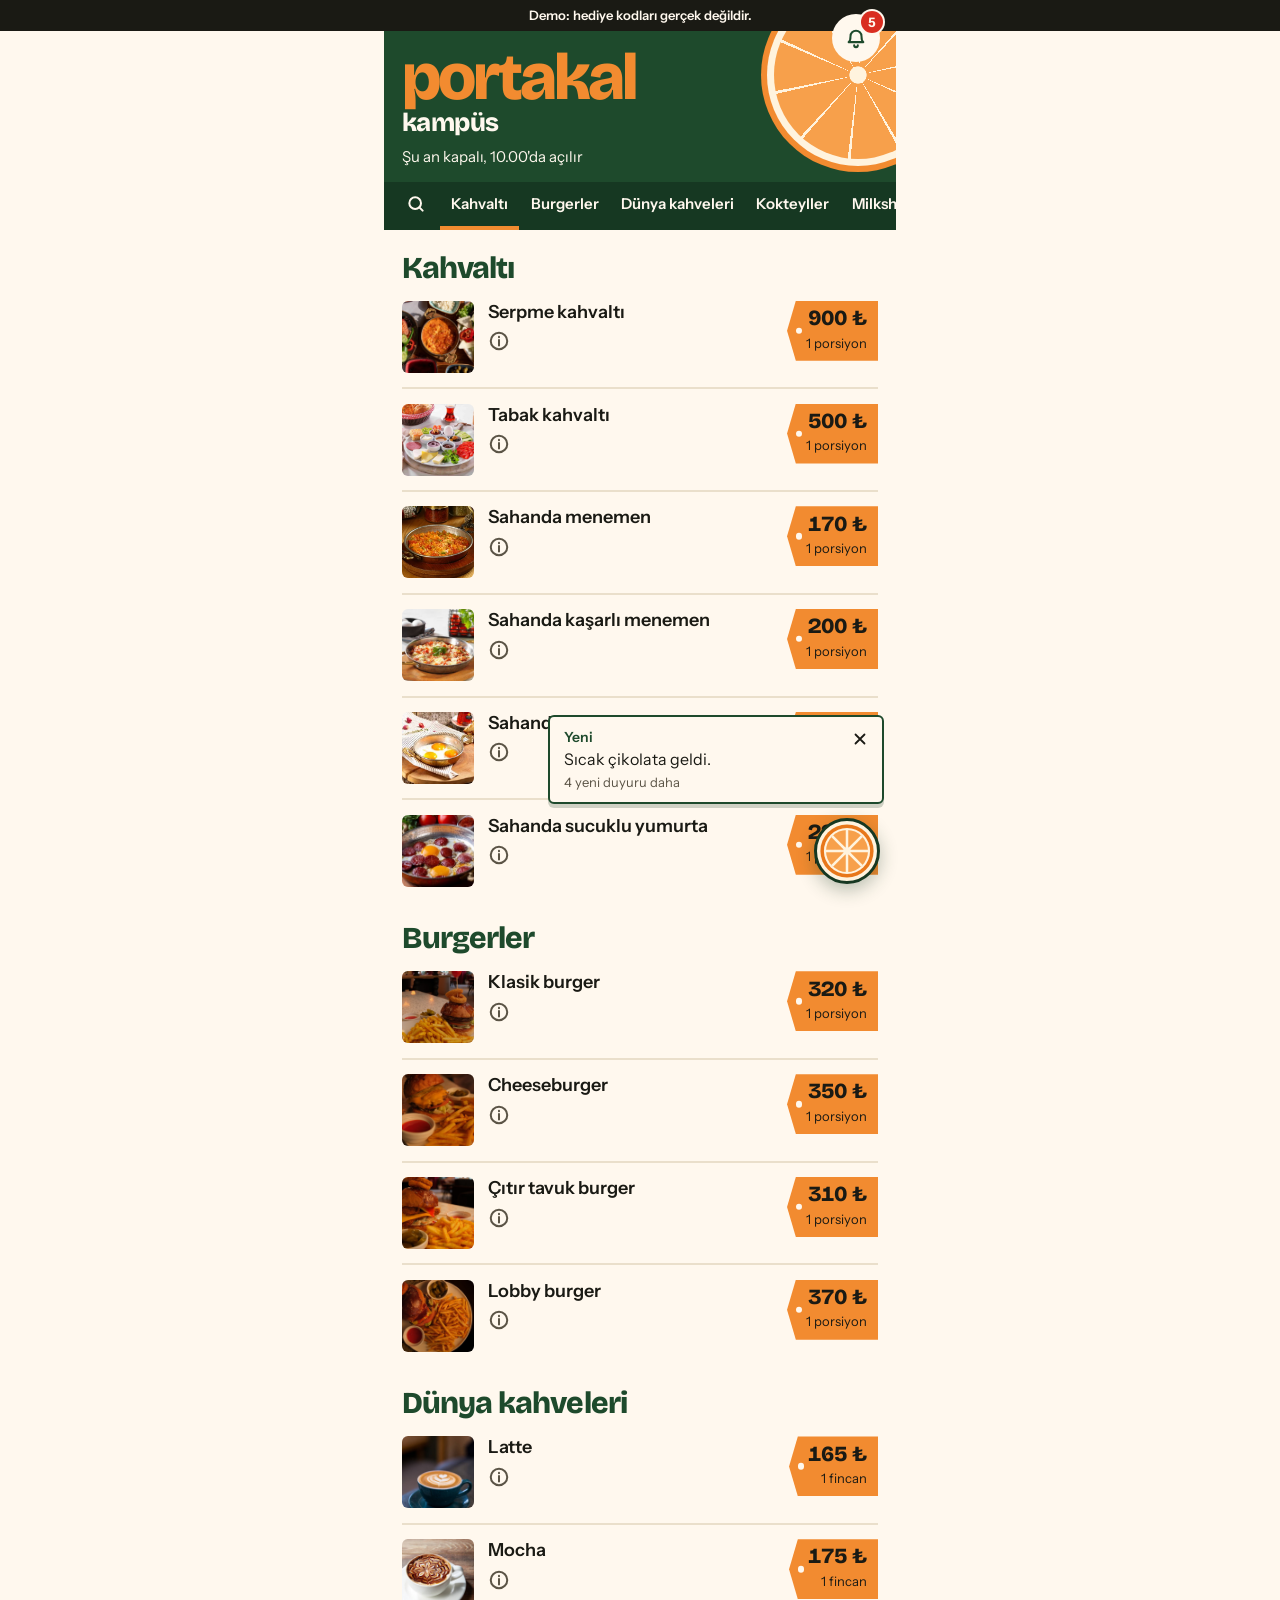
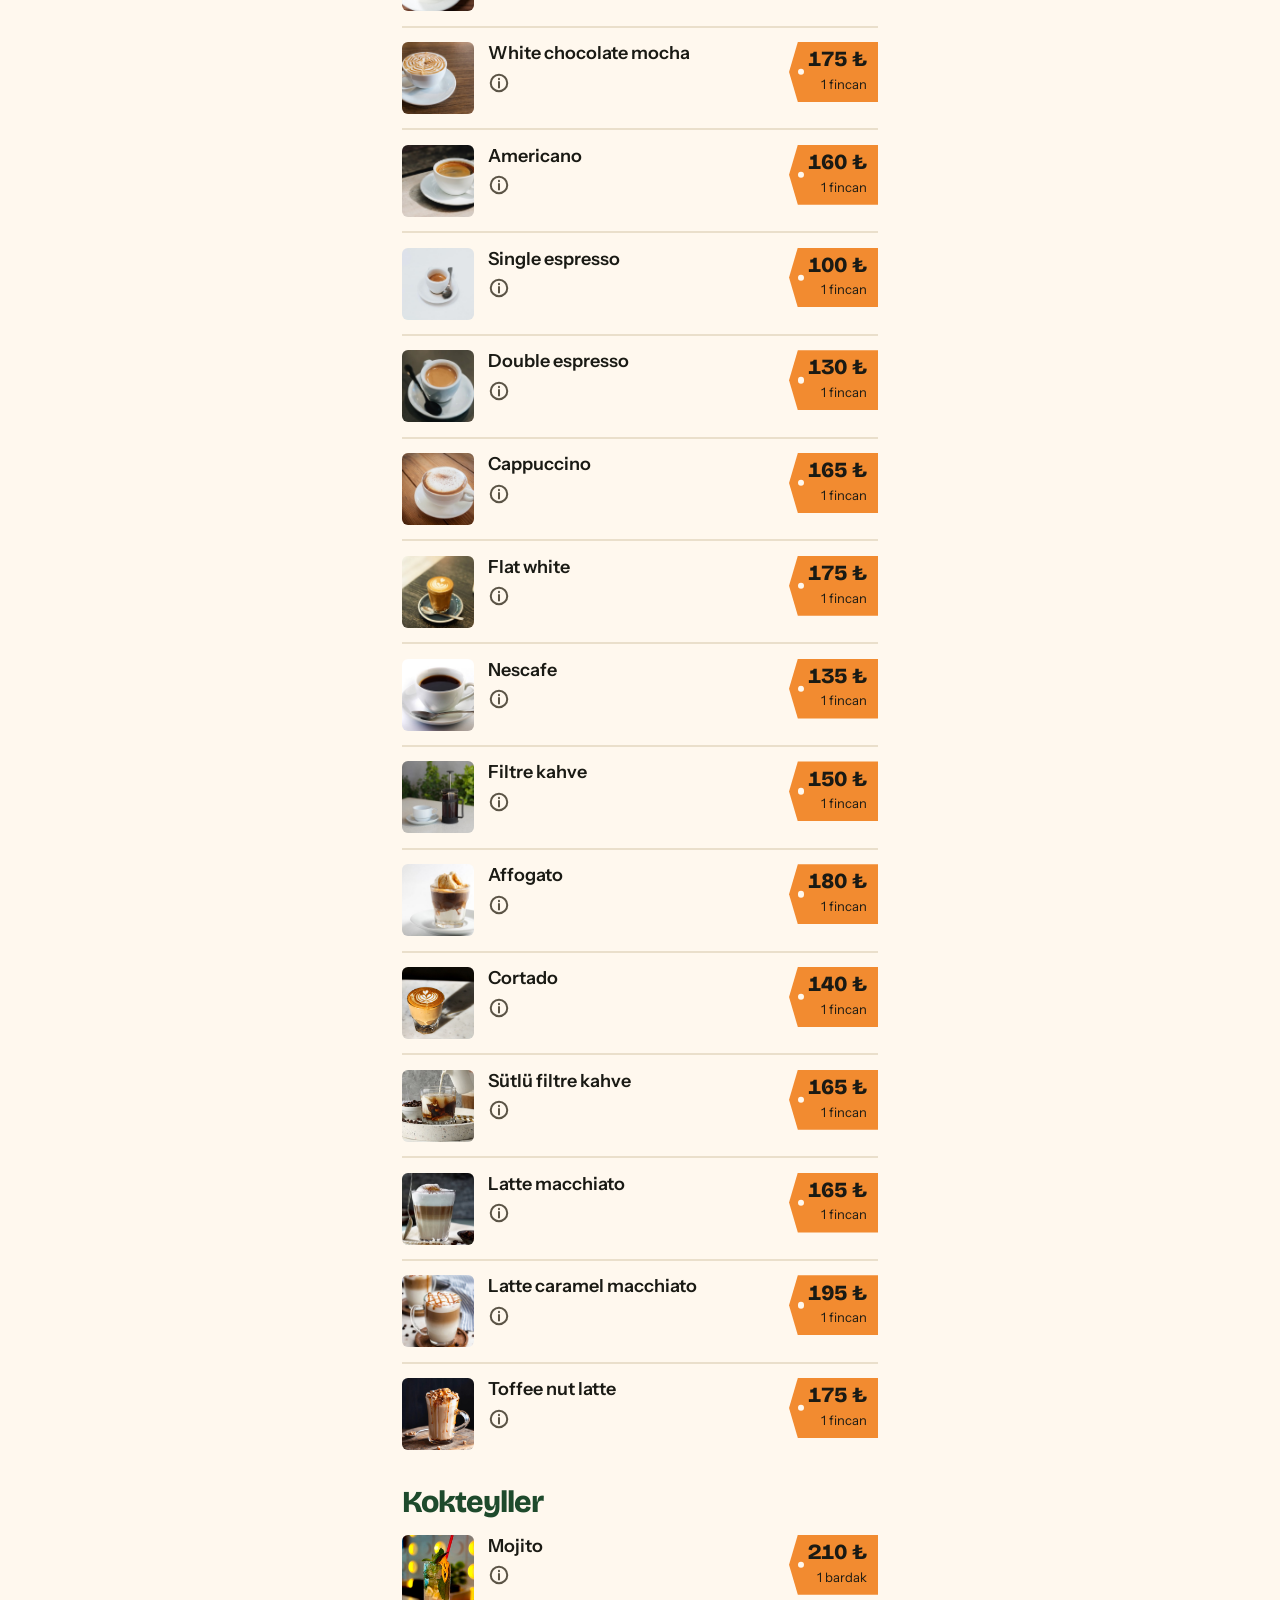
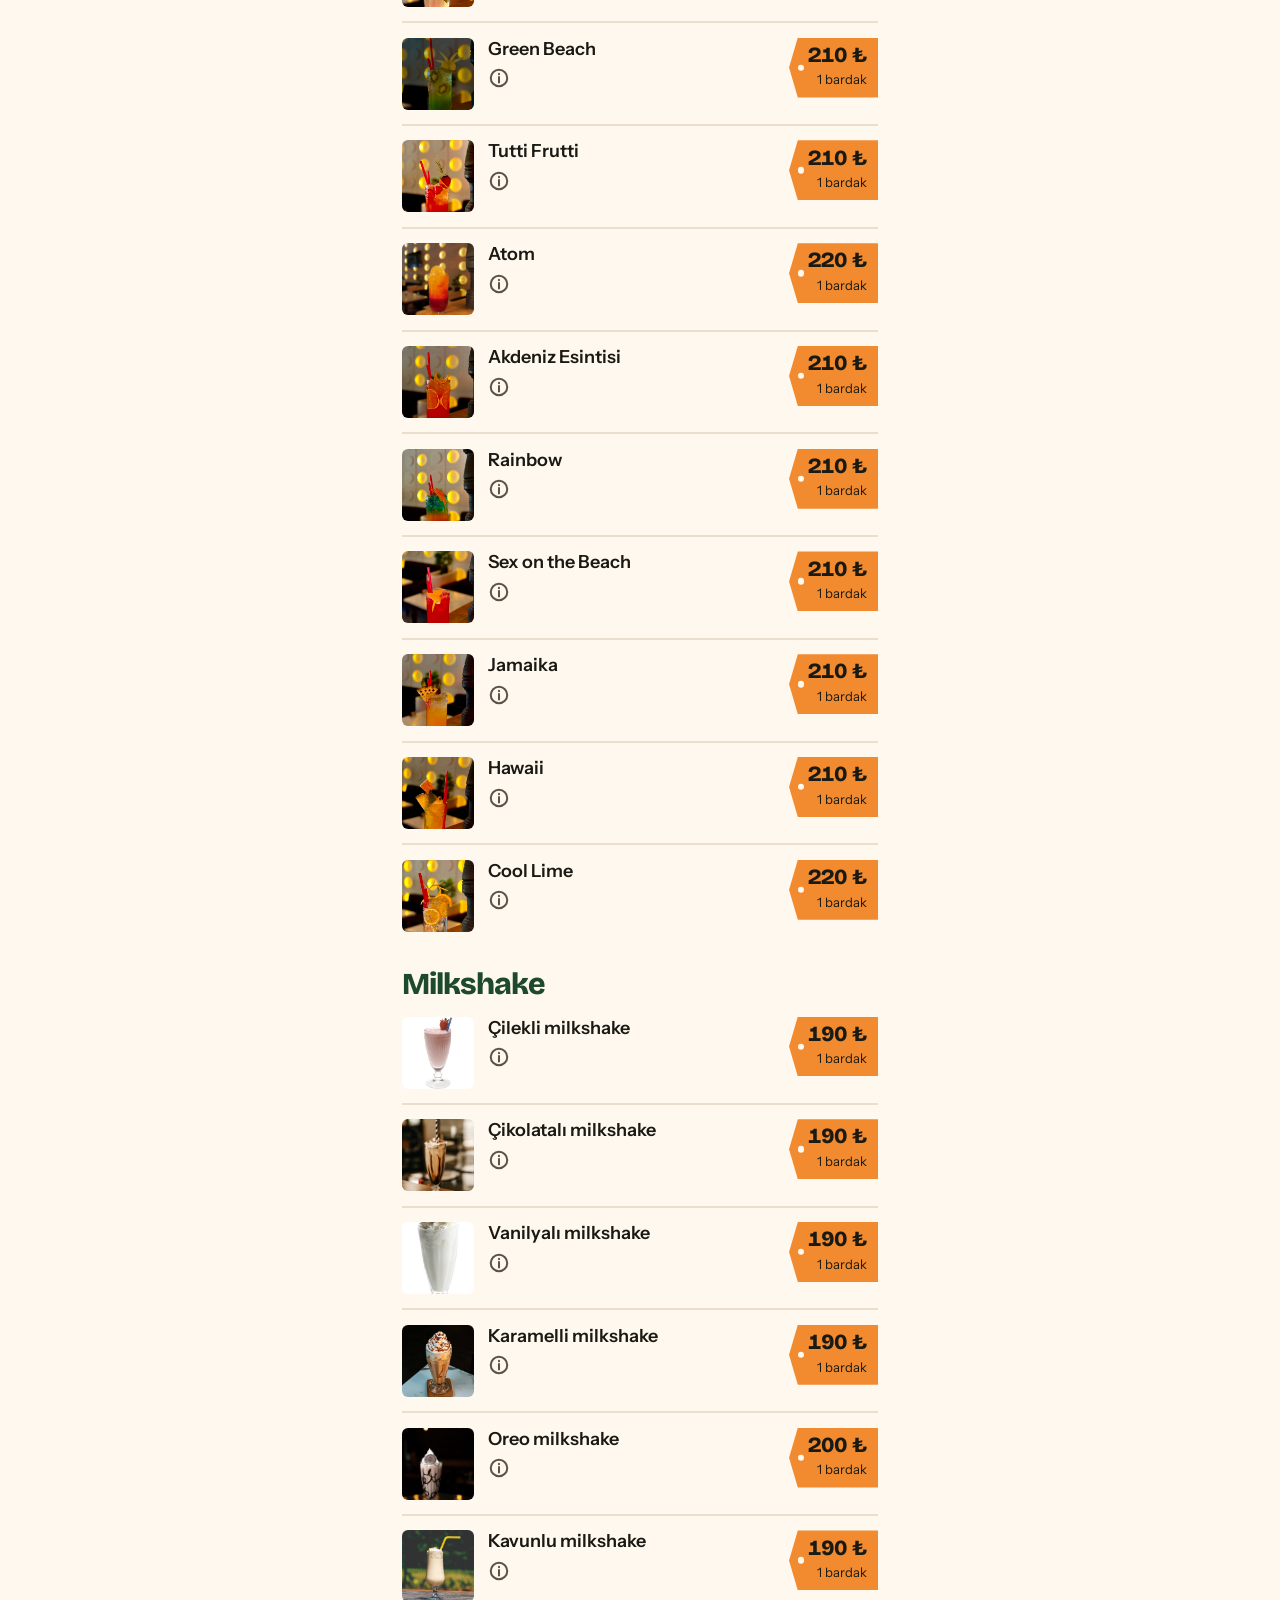
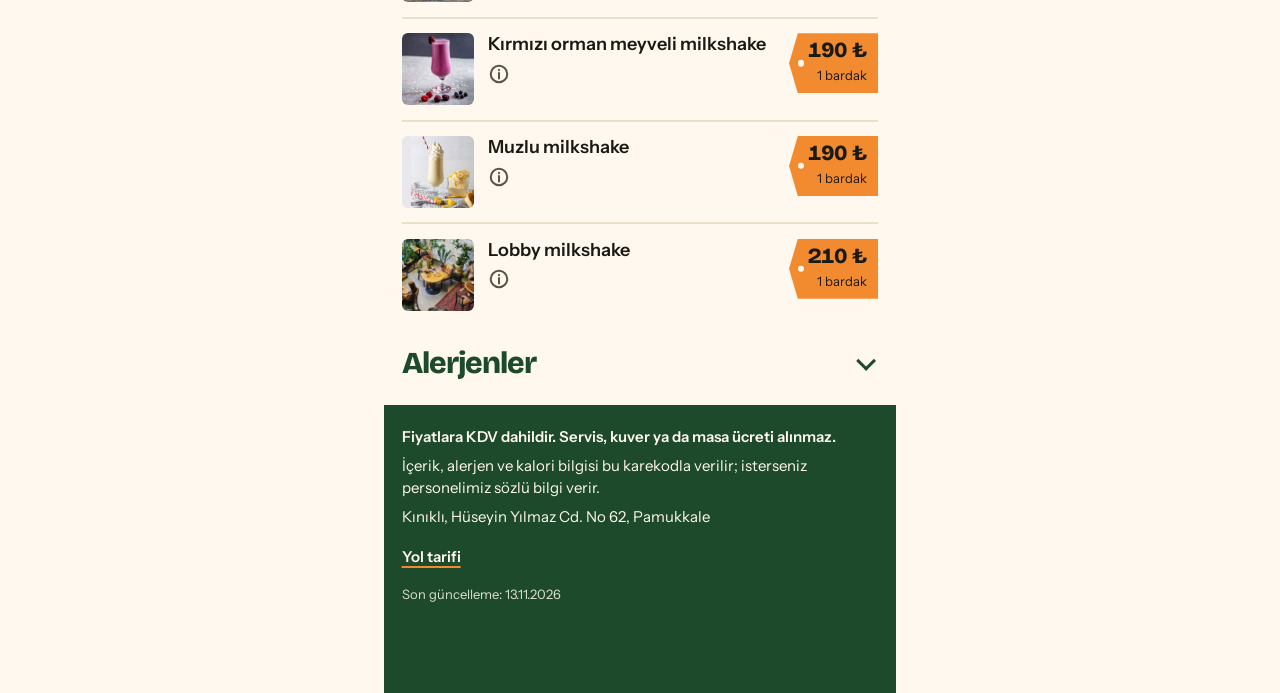
==== commit 34df0049: "Demo: alttan açılan ürün penceresi Co-Authored-By: Claude Opus 5.5 <noreply@anthropic.com>" ====
--- a/index.html
+++ b/index.html
@@ -22,7 +22,7 @@
         <button class="c-zil" type="button" aria-label="Duyurular" aria-expanded="false" aria-controls="c-duyurular" hidden><svg viewBox="0 0 24 24" width="22" height="22" fill="none" stroke="currentColor" stroke-width="2.2" stroke-linecap="round" stroke-linejoin="round" aria-hidden="true"><path d="M6 10a6 6 0 0 1 12 0c0 5 2 6.5 2 6.5H4S6 15 6 10"/><path d="M10 20a2 2 0 0 0 4 0"/></svg><span class="c-rozet" aria-hidden="true"></span></button>
         <div class="c-dilim" aria-hidden="true"></div>
         <h1>portakal <small>kampüs</small></h1>
-        <p>Şu an açık, 02.00&#39;de kapanır</p>
+        <p>Şu an kapalı, 10.00&#39;da açılır</p>
       </header>
       <section class="c-panel" id="c-duyurular" aria-label="Duyurular" hidden data-acilis="1" data-ses="1" data-titresim="1" data-sure="8">
         <p class="c-panel-bas">Duyurular</p>
@@ -46,64 +46,64 @@
         <p class="c-ara-sonuc" role="status" aria-live="polite"></p>
       </div>
       <section class="c-bolum" id="c-kahvalti"><h2>Kahvaltı</h2>
-        <div class="c-urun c-fotolu" data-ara="serpme kahvaltı iki kişilik. peynir tabağı (ezine, beyaz peynir, çeçil, kuru kayısı, kuru üzüm, salam, ceviz), söğüş (domates, salatalık, mevsim yeşilliği), serpmeler (iki çeşit zeytin, iki çeşit reçel, bal kaymak, fıstık ezmesi, çikolata, zeytinyağlı çörekotlu kuru peynir, çemen), sıcak tabak (patates, sigara böreği, sosis), köy kızartması (patates, kabak, patlıcan, biber), sahanda yumurta, sahanda menemen, sucuk, demlik çay."><button class="c-foto" type="button" aria-label="Serpme kahvaltı fotoğrafını büyüt"><img src="foto/4dbae4d2166437f648f8ed05.jpg" alt="" width="72" height="72" loading="lazy" decoding="async"></button><b>Serpme kahvaltı</b><div class="c-etiket"><strong>900 ₺</strong><span>1 porsiyon</span></div><p class="c-p k"><button class="c-alj girilmedi" type="button" aria-label="Alerjen bilgisi girilmedi. İçindekiler ve ayrıntı için dokunun" data-baslik="Serpme kahvaltı" data-ayrinti="[&quot;İki kişilik. Peynir tabağı (Ezine, beyaz peynir, çeçil, kuru kayısı, kuru üzüm, salam, ceviz), söğüş (domates, salatalık, mevsim yeşilliği), serpmeler (iki çeşit zeytin, iki çeşit reçel, bal kaymak, fıstık ezmesi, çikolata, zeytinyağlı çörekotlu kuru peynir, çemen), sıcak tabak (patates, sigara böreği, sosis), köy kızartması (patates, kabak, patlıcan, biber), sahanda yumurta, sahanda menemen, sucuk, demlik çay.&quot;,&quot;Alerjen bilgisi için personelimize danışınız.&quot;]"><svg viewBox="0 0 24 24" fill="none" stroke="currentColor" stroke-width="2.2" stroke-linecap="round" aria-hidden="true"><circle cx="12" cy="12" r="9"/><path d="M12 11v6M12 7.5v.5"/></svg></button></p></div>
-        <div class="c-urun c-fotolu" data-ara="tabak kahvaltı bal kaymak, reçel, çemen, karışık zeytin, ezine ve beyaz peynir, çeçil peyniri, domates, salatalık, yeşillik, patates, puf böreği, sosis, sucuk, haşlanmış yumurta, iki çay."><button class="c-foto" type="button" aria-label="Tabak kahvaltı fotoğrafını büyüt"><img src="foto/64f6883b54abd4f66d15ce9a.jpg" alt="" width="72" height="72" loading="lazy" decoding="async"></button><b>Tabak kahvaltı</b><div class="c-etiket"><strong>500 ₺</strong><span>1 porsiyon</span></div><p class="c-p k"><button class="c-alj girilmedi" type="button" aria-label="Alerjen bilgisi girilmedi. İçindekiler ve ayrıntı için dokunun" data-baslik="Tabak kahvaltı" data-ayrinti="[&quot;Bal kaymak, reçel, çemen, karışık zeytin, Ezine ve beyaz peynir, çeçil peyniri, domates, salatalık, yeşillik, patates, puf böreği, sosis, sucuk, haşlanmış yumurta, iki çay.&quot;,&quot;Alerjen bilgisi için personelimize danışınız.&quot;]"><svg viewBox="0 0 24 24" fill="none" stroke="currentColor" stroke-width="2.2" stroke-linecap="round" aria-hidden="true"><circle cx="12" cy="12" r="9"/><path d="M12 11v6M12 7.5v.5"/></svg></button></p></div>
-        <div class="c-urun c-fotolu" data-ara="sahanda menemen "><button class="c-foto" type="button" aria-label="Sahanda menemen fotoğrafını büyüt"><img src="foto/211dab3d949610904c3abde1.jpg" alt="" width="72" height="72" loading="lazy" decoding="async"></button><b>Sahanda menemen</b><div class="c-etiket"><strong>170 ₺</strong><span>1 porsiyon</span></div><p class="c-p k"><button class="c-alj girilmedi" type="button" aria-label="Alerjen bilgisi girilmedi. İçindekiler ve ayrıntı için dokunun" data-baslik="Sahanda menemen" data-ayrinti="[&quot;Alerjen bilgisi için personelimize danışınız.&quot;]"><svg viewBox="0 0 24 24" fill="none" stroke="currentColor" stroke-width="2.2" stroke-linecap="round" aria-hidden="true"><circle cx="12" cy="12" r="9"/><path d="M12 11v6M12 7.5v.5"/></svg></button></p></div>
-        <div class="c-urun c-fotolu" data-ara="sahanda kaşarlı menemen "><button class="c-foto" type="button" aria-label="Sahanda kaşarlı menemen fotoğrafını büyüt"><img src="foto/d514d85f5ec5241f2f6609b1.jpg" alt="" width="72" height="72" loading="lazy" decoding="async"></button><b>Sahanda kaşarlı menemen</b><div class="c-etiket"><strong>200 ₺</strong><span>1 porsiyon</span></div><p class="c-p k"><button class="c-alj girilmedi" type="button" aria-label="Alerjen bilgisi girilmedi. İçindekiler ve ayrıntı için dokunun" data-baslik="Sahanda kaşarlı menemen" data-ayrinti="[&quot;Alerjen bilgisi için personelimize danışınız.&quot;]"><svg viewBox="0 0 24 24" fill="none" stroke="currentColor" stroke-width="2.2" stroke-linecap="round" aria-hidden="true"><circle cx="12" cy="12" r="9"/><path d="M12 11v6M12 7.5v.5"/></svg></button></p></div>
-        <div class="c-urun c-fotolu" data-ara="sahanda yumurta "><button class="c-foto" type="button" aria-label="Sahanda yumurta fotoğrafını büyüt"><img src="foto/d32915842fdeedbaaa2a438f.jpg" alt="" width="72" height="72" loading="lazy" decoding="async"></button><b>Sahanda yumurta</b><div class="c-etiket"><strong>150 ₺</strong><span>1 porsiyon</span></div><p class="c-p k"><button class="c-alj girilmedi" type="button" aria-label="Alerjen bilgisi girilmedi. İçindekiler ve ayrıntı için dokunun" data-baslik="Sahanda yumurta" data-ayrinti="[&quot;Alerjen bilgisi için personelimize danışınız.&quot;]"><svg viewBox="0 0 24 24" fill="none" stroke="currentColor" stroke-width="2.2" stroke-linecap="round" aria-hidden="true"><circle cx="12" cy="12" r="9"/><path d="M12 11v6M12 7.5v.5"/></svg></button></p></div>
-        <div class="c-urun c-fotolu" data-ara="sahanda sucuklu yumurta "><button class="c-foto" type="button" aria-label="Sahanda sucuklu yumurta fotoğrafını büyüt"><img src="foto/978292c19e7f71d8ddfe9a1c.jpg" alt="" width="72" height="72" loading="lazy" decoding="async"></button><b>Sahanda sucuklu yumurta</b><div class="c-etiket"><strong>225 ₺</strong><span>1 porsiyon</span></div><p class="c-p k"><button class="c-alj girilmedi" type="button" aria-label="Alerjen bilgisi girilmedi. İçindekiler ve ayrıntı için dokunun" data-baslik="Sahanda sucuklu yumurta" data-ayrinti="[&quot;Alerjen bilgisi için personelimize danışınız.&quot;]"><svg viewBox="0 0 24 24" fill="none" stroke="currentColor" stroke-width="2.2" stroke-linecap="round" aria-hidden="true"><circle cx="12" cy="12" r="9"/><path d="M12 11v6M12 7.5v.5"/></svg></button></p></div>
+        <div class="c-urun c-fotolu" data-ara="serpme kahvaltı iki kişilik. peynir tabağı (ezine, beyaz peynir, çeçil, kuru kayısı, kuru üzüm, salam, ceviz), söğüş (domates, salatalık, mevsim yeşilliği), serpmeler (iki çeşit zeytin, iki çeşit reçel, bal kaymak, fıstık ezmesi, çikolata, zeytinyağlı çörekotlu kuru peynir, çemen), sıcak tabak (patates, sigara böreği, sosis), köy kızartması (patates, kabak, patlıcan, biber), sahanda yumurta, sahanda menemen, sucuk, demlik çay."><button class="c-foto" type="button" aria-label="Serpme kahvaltı fotoğrafını büyüt"><img src="foto/4dbae4d2166437f648f8ed05.jpg" alt="" width="72" height="72" loading="lazy" decoding="async"></button><b>Serpme kahvaltı</b><div class="c-etiket"><strong>900 ₺</strong><span>1 porsiyon</span></div><p class="c-p k"><button class="c-alj girilmedi" type="button" aria-label="Alerjen bilgisi girilmedi. İçindekiler ve ayrıntı için dokunun" data-aciklama="İki kişilik. Peynir tabağı (Ezine, beyaz peynir, çeçil, kuru kayısı, kuru üzüm, salam, ceviz), söğüş (domates, salatalık, mevsim yeşilliği), serpmeler (iki çeşit zeytin, iki çeşit reçel, bal kaymak, fıstık ezmesi, çikolata, zeytinyağlı çörekotlu kuru peynir, çemen), sıcak tabak (patates, sigara böreği, sosis), köy kızartması (patates, kabak, patlıcan, biber), sahanda yumurta, sahanda menemen, sucuk, demlik çay." data-ayrinti="[&quot;Alerjen bilgisi için personelimize danışınız.&quot;]"><svg viewBox="0 0 24 24" fill="none" stroke="currentColor" stroke-width="2.2" stroke-linecap="round" aria-hidden="true"><circle cx="12" cy="12" r="9"/><path d="M12 11v6M12 7.5v.5"/></svg></button></p></div>
+        <div class="c-urun c-fotolu" data-ara="tabak kahvaltı bal kaymak, reçel, çemen, karışık zeytin, ezine ve beyaz peynir, çeçil peyniri, domates, salatalık, yeşillik, patates, puf böreği, sosis, sucuk, haşlanmış yumurta, iki çay."><button class="c-foto" type="button" aria-label="Tabak kahvaltı fotoğrafını büyüt"><img src="foto/64f6883b54abd4f66d15ce9a.jpg" alt="" width="72" height="72" loading="lazy" decoding="async"></button><b>Tabak kahvaltı</b><div class="c-etiket"><strong>500 ₺</strong><span>1 porsiyon</span></div><p class="c-p k"><button class="c-alj girilmedi" type="button" aria-label="Alerjen bilgisi girilmedi. İçindekiler ve ayrıntı için dokunun" data-aciklama="Bal kaymak, reçel, çemen, karışık zeytin, Ezine ve beyaz peynir, çeçil peyniri, domates, salatalık, yeşillik, patates, puf böreği, sosis, sucuk, haşlanmış yumurta, iki çay." data-ayrinti="[&quot;Alerjen bilgisi için personelimize danışınız.&quot;]"><svg viewBox="0 0 24 24" fill="none" stroke="currentColor" stroke-width="2.2" stroke-linecap="round" aria-hidden="true"><circle cx="12" cy="12" r="9"/><path d="M12 11v6M12 7.5v.5"/></svg></button></p></div>
+        <div class="c-urun c-fotolu" data-ara="sahanda menemen "><button class="c-foto" type="button" aria-label="Sahanda menemen fotoğrafını büyüt"><img src="foto/211dab3d949610904c3abde1.jpg" alt="" width="72" height="72" loading="lazy" decoding="async"></button><b>Sahanda menemen</b><div class="c-etiket"><strong>170 ₺</strong><span>1 porsiyon</span></div><p class="c-p k"><button class="c-alj girilmedi" type="button" aria-label="Alerjen bilgisi girilmedi. İçindekiler ve ayrıntı için dokunun" data-aciklama="" data-ayrinti="[&quot;Alerjen bilgisi için personelimize danışınız.&quot;]"><svg viewBox="0 0 24 24" fill="none" stroke="currentColor" stroke-width="2.2" stroke-linecap="round" aria-hidden="true"><circle cx="12" cy="12" r="9"/><path d="M12 11v6M12 7.5v.5"/></svg></button></p></div>
+        <div class="c-urun c-fotolu" data-ara="sahanda kaşarlı menemen "><button class="c-foto" type="button" aria-label="Sahanda kaşarlı menemen fotoğrafını büyüt"><img src="foto/d514d85f5ec5241f2f6609b1.jpg" alt="" width="72" height="72" loading="lazy" decoding="async"></button><b>Sahanda kaşarlı menemen</b><div class="c-etiket"><strong>200 ₺</strong><span>1 porsiyon</span></div><p class="c-p k"><button class="c-alj girilmedi" type="button" aria-label="Alerjen bilgisi girilmedi. İçindekiler ve ayrıntı için dokunun" data-aciklama="" data-ayrinti="[&quot;Alerjen bilgisi için personelimize danışınız.&quot;]"><svg viewBox="0 0 24 24" fill="none" stroke="currentColor" stroke-width="2.2" stroke-linecap="round" aria-hidden="true"><circle cx="12" cy="12" r="9"/><path d="M12 11v6M12 7.5v.5"/></svg></button></p></div>
+        <div class="c-urun c-fotolu" data-ara="sahanda yumurta "><button class="c-foto" type="button" aria-label="Sahanda yumurta fotoğrafını büyüt"><img src="foto/d32915842fdeedbaaa2a438f.jpg" alt="" width="72" height="72" loading="lazy" decoding="async"></button><b>Sahanda yumurta</b><div class="c-etiket"><strong>150 ₺</strong><span>1 porsiyon</span></div><p class="c-p k"><button class="c-alj girilmedi" type="button" aria-label="Alerjen bilgisi girilmedi. İçindekiler ve ayrıntı için dokunun" data-aciklama="" data-ayrinti="[&quot;Alerjen bilgisi için personelimize danışınız.&quot;]"><svg viewBox="0 0 24 24" fill="none" stroke="currentColor" stroke-width="2.2" stroke-linecap="round" aria-hidden="true"><circle cx="12" cy="12" r="9"/><path d="M12 11v6M12 7.5v.5"/></svg></button></p></div>
+        <div class="c-urun c-fotolu" data-ara="sahanda sucuklu yumurta "><button class="c-foto" type="button" aria-label="Sahanda sucuklu yumurta fotoğrafını büyüt"><img src="foto/978292c19e7f71d8ddfe9a1c.jpg" alt="" width="72" height="72" loading="lazy" decoding="async"></button><b>Sahanda sucuklu yumurta</b><div class="c-etiket"><strong>225 ₺</strong><span>1 porsiyon</span></div><p class="c-p k"><button class="c-alj girilmedi" type="button" aria-label="Alerjen bilgisi girilmedi. İçindekiler ve ayrıntı için dokunun" data-aciklama="" data-ayrinti="[&quot;Alerjen bilgisi için personelimize danışınız.&quot;]"><svg viewBox="0 0 24 24" fill="none" stroke="currentColor" stroke-width="2.2" stroke-linecap="round" aria-hidden="true"><circle cx="12" cy="12" r="9"/><path d="M12 11v6M12 7.5v.5"/></svg></button></p></div>
       </section>
       <section class="c-bolum" id="c-burgerler"><h2>Burgerler</h2>
-        <div class="c-urun c-fotolu" data-ara="klasik burger ev yapımı köfte, domates, turşu, marul, burger sos. patates cipsiyle."><button class="c-foto" type="button" aria-label="Klasik burger fotoğrafını büyüt"><img src="foto/e63214367a8c86ac04fdda90.jpg" alt="" width="72" height="72" loading="lazy" decoding="async"></button><b>Klasik burger</b><div class="c-etiket"><strong>320 ₺</strong><span>1 porsiyon</span></div><p class="c-p k"><button class="c-alj girilmedi" type="button" aria-label="Alerjen bilgisi girilmedi. İçindekiler ve ayrıntı için dokunun" data-baslik="Klasik burger" data-ayrinti="[&quot;Ev yapımı köfte, domates, turşu, marul, burger sos. Patates cipsiyle.&quot;,&quot;Alerjen bilgisi için personelimize danışınız.&quot;]"><svg viewBox="0 0 24 24" fill="none" stroke="currentColor" stroke-width="2.2" stroke-linecap="round" aria-hidden="true"><circle cx="12" cy="12" r="9"/><path d="M12 11v6M12 7.5v.5"/></svg></button></p></div>
-        <div class="c-urun c-fotolu" data-ara="cheeseburger ev yapımı köfte, domates, marul, turşu, cheddar, burger sos. patates cipsiyle."><button class="c-foto" type="button" aria-label="Cheeseburger fotoğrafını büyüt"><img src="foto/91ad94096d60a7f089fa364b.jpg" alt="" width="72" height="72" loading="lazy" decoding="async"></button><b>Cheeseburger</b><div class="c-etiket"><strong>350 ₺</strong><span>1 porsiyon</span></div><p class="c-p k"><button class="c-alj girilmedi" type="button" aria-label="Alerjen bilgisi girilmedi. İçindekiler ve ayrıntı için dokunun" data-baslik="Cheeseburger" data-ayrinti="[&quot;Ev yapımı köfte, domates, marul, turşu, cheddar, burger sos. Patates cipsiyle.&quot;,&quot;Alerjen bilgisi için personelimize danışınız.&quot;]"><svg viewBox="0 0 24 24" fill="none" stroke="currentColor" stroke-width="2.2" stroke-linecap="round" aria-hidden="true"><circle cx="12" cy="12" r="9"/><path d="M12 11v6M12 7.5v.5"/></svg></button></p></div>
-        <div class="c-urun c-fotolu" data-ara="çıtır tavuk burger panelenmiş çıtır tavuk, coleslaw, cheddar, burger sos ve sweet chili sos. patates cipsiyle."><button class="c-foto" type="button" aria-label="Çıtır tavuk burger fotoğrafını büyüt"><img src="foto/ed70f797417e4ffb3b808b30.jpg" alt="" width="72" height="72" loading="lazy" decoding="async"></button><b>Çıtır tavuk burger</b><div class="c-etiket"><strong>310 ₺</strong><span>1 porsiyon</span></div><p class="c-p k"><button class="c-alj girilmedi" type="button" aria-label="Alerjen bilgisi girilmedi. İçindekiler ve ayrıntı için dokunun" data-baslik="Çıtır tavuk burger" data-ayrinti="[&quot;Panelenmiş çıtır tavuk, coleslaw, cheddar, burger sos ve sweet chili sos. Patates cipsiyle.&quot;,&quot;Alerjen bilgisi için personelimize danışınız.&quot;]"><svg viewBox="0 0 24 24" fill="none" stroke="currentColor" stroke-width="2.2" stroke-linecap="round" aria-hidden="true"><circle cx="12" cy="12" r="9"/><path d="M12 11v6M12 7.5v.5"/></svg></button></p></div>
-        <div class="c-urun c-fotolu" data-ara="lobby burger ev yapımı köfte, kasap sucuk, cheddar, hellim, karamelize soğan, burger sos, domates, turşu, marul. patates cipsiyle."><button class="c-foto" type="button" aria-label="Lobby burger fotoğrafını büyüt"><img src="foto/ce00678e1a7a05580cd0c3e5.jpg" alt="" width="72" height="72" loading="lazy" decoding="async"></button><b>Lobby burger</b><div class="c-etiket"><strong>370 ₺</strong><span>1 porsiyon</span></div><p class="c-p k"><button class="c-alj girilmedi" type="button" aria-label="Alerjen bilgisi girilmedi. İçindekiler ve ayrıntı için dokunun" data-baslik="Lobby burger" data-ayrinti="[&quot;Ev yapımı köfte, kasap sucuk, cheddar, hellim, karamelize soğan, burger sos, domates, turşu, marul. Patates cipsiyle.&quot;,&quot;Alerjen bilgisi için personelimize danışınız.&quot;]"><svg viewBox="0 0 24 24" fill="none" stroke="currentColor" stroke-width="2.2" stroke-linecap="round" aria-hidden="true"><circle cx="12" cy="12" r="9"/><path d="M12 11v6M12 7.5v.5"/></svg></button></p></div>
+        <div class="c-urun c-fotolu" data-ara="klasik burger ev yapımı köfte, domates, turşu, marul, burger sos. patates cipsiyle."><button class="c-foto" type="button" aria-label="Klasik burger fotoğrafını büyüt"><img src="foto/e63214367a8c86ac04fdda90.jpg" alt="" width="72" height="72" loading="lazy" decoding="async"></button><b>Klasik burger</b><div class="c-etiket"><strong>320 ₺</strong><span>1 porsiyon</span></div><p class="c-p k"><button class="c-alj girilmedi" type="button" aria-label="Alerjen bilgisi girilmedi. İçindekiler ve ayrıntı için dokunun" data-aciklama="Ev yapımı köfte, domates, turşu, marul, burger sos. Patates cipsiyle." data-ayrinti="[&quot;Alerjen bilgisi için personelimize danışınız.&quot;]"><svg viewBox="0 0 24 24" fill="none" stroke="currentColor" stroke-width="2.2" stroke-linecap="round" aria-hidden="true"><circle cx="12" cy="12" r="9"/><path d="M12 11v6M12 7.5v.5"/></svg></button></p></div>
+        <div class="c-urun c-fotolu" data-ara="cheeseburger ev yapımı köfte, domates, marul, turşu, cheddar, burger sos. patates cipsiyle."><button class="c-foto" type="button" aria-label="Cheeseburger fotoğrafını büyüt"><img src="foto/91ad94096d60a7f089fa364b.jpg" alt="" width="72" height="72" loading="lazy" decoding="async"></button><b>Cheeseburger</b><div class="c-etiket"><strong>350 ₺</strong><span>1 porsiyon</span></div><p class="c-p k"><button class="c-alj girilmedi" type="button" aria-label="Alerjen bilgisi girilmedi. İçindekiler ve ayrıntı için dokunun" data-aciklama="Ev yapımı köfte, domates, marul, turşu, cheddar, burger sos. Patates cipsiyle." data-ayrinti="[&quot;Alerjen bilgisi için personelimize danışınız.&quot;]"><svg viewBox="0 0 24 24" fill="none" stroke="currentColor" stroke-width="2.2" stroke-linecap="round" aria-hidden="true"><circle cx="12" cy="12" r="9"/><path d="M12 11v6M12 7.5v.5"/></svg></button></p></div>
+        <div class="c-urun c-fotolu" data-ara="çıtır tavuk burger panelenmiş çıtır tavuk, coleslaw, cheddar, burger sos ve sweet chili sos. patates cipsiyle."><button class="c-foto" type="button" aria-label="Çıtır tavuk burger fotoğrafını büyüt"><img src="foto/ed70f797417e4ffb3b808b30.jpg" alt="" width="72" height="72" loading="lazy" decoding="async"></button><b>Çıtır tavuk burger</b><div class="c-etiket"><strong>310 ₺</strong><span>1 porsiyon</span></div><p class="c-p k"><button class="c-alj girilmedi" type="button" aria-label="Alerjen bilgisi girilmedi. İçindekiler ve ayrıntı için dokunun" data-aciklama="Panelenmiş çıtır tavuk, coleslaw, cheddar, burger sos ve sweet chili sos. Patates cipsiyle." data-ayrinti="[&quot;Alerjen bilgisi için personelimize danışınız.&quot;]"><svg viewBox="0 0 24 24" fill="none" stroke="currentColor" stroke-width="2.2" stroke-linecap="round" aria-hidden="true"><circle cx="12" cy="12" r="9"/><path d="M12 11v6M12 7.5v.5"/></svg></button></p></div>
+        <div class="c-urun c-fotolu" data-ara="lobby burger ev yapımı köfte, kasap sucuk, cheddar, hellim, karamelize soğan, burger sos, domates, turşu, marul. patates cipsiyle."><button class="c-foto" type="button" aria-label="Lobby burger fotoğrafını büyüt"><img src="foto/ce00678e1a7a05580cd0c3e5.jpg" alt="" width="72" height="72" loading="lazy" decoding="async"></button><b>Lobby burger</b><div class="c-etiket"><strong>370 ₺</strong><span>1 porsiyon</span></div><p class="c-p k"><button class="c-alj girilmedi" type="button" aria-label="Alerjen bilgisi girilmedi. İçindekiler ve ayrıntı için dokunun" data-aciklama="Ev yapımı köfte, kasap sucuk, cheddar, hellim, karamelize soğan, burger sos, domates, turşu, marul. Patates cipsiyle." data-ayrinti="[&quot;Alerjen bilgisi için personelimize danışınız.&quot;]"><svg viewBox="0 0 24 24" fill="none" stroke="currentColor" stroke-width="2.2" stroke-linecap="round" aria-hidden="true"><circle cx="12" cy="12" r="9"/><path d="M12 11v6M12 7.5v.5"/></svg></button></p></div>
       </section>
       <section class="c-bolum" id="c-dunya-kahveleri"><h2>Dünya kahveleri</h2>
-        <div class="c-urun c-fotolu" data-ara="latte klasik, karamel ya da vanilya."><button class="c-foto" type="button" aria-label="Latte fotoğrafını büyüt"><img src="foto/c15b592b489d34c65d6fff20.jpg" alt="" width="72" height="72" loading="lazy" decoding="async"></button><b>Latte</b><div class="c-etiket"><strong>165 ₺</strong><span>1 fincan</span></div><p class="c-p k"><button class="c-alj girilmedi" type="button" aria-label="Alerjen bilgisi girilmedi. İçindekiler ve ayrıntı için dokunun" data-baslik="Latte" data-ayrinti="[&quot;Klasik, karamel ya da vanilya.&quot;,&quot;Alerjen bilgisi için personelimize danışınız.&quot;]"><svg viewBox="0 0 24 24" fill="none" stroke="currentColor" stroke-width="2.2" stroke-linecap="round" aria-hidden="true"><circle cx="12" cy="12" r="9"/><path d="M12 11v6M12 7.5v.5"/></svg></button></p></div>
-        <div class="c-urun c-fotolu" data-ara="mocha "><button class="c-foto" type="button" aria-label="Mocha fotoğrafını büyüt"><img src="foto/942928ec79e834b57dfa421e.jpg" alt="" width="72" height="72" loading="lazy" decoding="async"></button><b>Mocha</b><div class="c-etiket"><strong>175 ₺</strong><span>1 fincan</span></div><p class="c-p k"><button class="c-alj girilmedi" type="button" aria-label="Alerjen bilgisi girilmedi. İçindekiler ve ayrıntı için dokunun" data-baslik="Mocha" data-ayrinti="[&quot;Alerjen bilgisi için personelimize danışınız.&quot;]"><svg viewBox="0 0 24 24" fill="none" stroke="currentColor" stroke-width="2.2" stroke-linecap="round" aria-hidden="true"><circle cx="12" cy="12" r="9"/><path d="M12 11v6M12 7.5v.5"/></svg></button></p></div>
-        <div class="c-urun c-fotolu" data-ara="white chocolate mocha "><button class="c-foto" type="button" aria-label="White chocolate mocha fotoğrafını büyüt"><img src="foto/7ef6153761812b2e8de2461e.jpg" alt="" width="72" height="72" loading="lazy" decoding="async"></button><b>White chocolate mocha</b><div class="c-etiket"><strong>175 ₺</strong><span>1 fincan</span></div><p class="c-p k"><button class="c-alj girilmedi" type="button" aria-label="Alerjen bilgisi girilmedi. İçindekiler ve ayrıntı için dokunun" data-baslik="White chocolate mocha" data-ayrinti="[&quot;Alerjen bilgisi için personelimize danışınız.&quot;]"><svg viewBox="0 0 24 24" fill="none" stroke="currentColor" stroke-width="2.2" stroke-linecap="round" aria-hidden="true"><circle cx="12" cy="12" r="9"/><path d="M12 11v6M12 7.5v.5"/></svg></button></p></div>
-        <div class="c-urun c-fotolu" data-ara="americano "><button class="c-foto" type="button" aria-label="Americano fotoğrafını büyüt"><img src="foto/e56dbb87ddd06080578941b0.jpg" alt="" width="72" height="72" loading="lazy" decoding="async"></button><b>Americano</b><div class="c-etiket"><strong>160 ₺</strong><span>1 fincan</span></div><p class="c-p k"><button class="c-alj girilmedi" type="button" aria-label="Alerjen bilgisi girilmedi. İçindekiler ve ayrıntı için dokunun" data-baslik="Americano" data-ayrinti="[&quot;Alerjen bilgisi için personelimize danışınız.&quot;]"><svg viewBox="0 0 24 24" fill="none" stroke="currentColor" stroke-width="2.2" stroke-linecap="round" aria-hidden="true"><circle cx="12" cy="12" r="9"/><path d="M12 11v6M12 7.5v.5"/></svg></button></p></div>
-        <div class="c-urun c-fotolu" data-ara="single espresso "><button class="c-foto" type="button" aria-label="Single espresso fotoğrafını büyüt"><img src="foto/8f51a5a7139000d5456ccebc.jpg" alt="" width="72" height="72" loading="lazy" decoding="async"></button><b>Single espresso</b><div class="c-etiket"><strong>100 ₺</strong><span>1 fincan</span></div><p class="c-p k"><button class="c-alj girilmedi" type="button" aria-label="Alerjen bilgisi girilmedi. İçindekiler ve ayrıntı için dokunun" data-baslik="Single espresso" data-ayrinti="[&quot;Alerjen bilgisi için personelimize danışınız.&quot;]"><svg viewBox="0 0 24 24" fill="none" stroke="currentColor" stroke-width="2.2" stroke-linecap="round" aria-hidden="true"><circle cx="12" cy="12" r="9"/><path d="M12 11v6M12 7.5v.5"/></svg></button></p></div>
-        <div class="c-urun c-fotolu" data-ara="double espresso "><button class="c-foto" type="button" aria-label="Double espresso fotoğrafını büyüt"><img src="foto/a85e154d7c9fb0e6e396496b.jpg" alt="" width="72" height="72" loading="lazy" decoding="async"></button><b>Double espresso</b><div class="c-etiket"><strong>130 ₺</strong><span>1 fincan</span></div><p class="c-p k"><button class="c-alj girilmedi" type="button" aria-label="Alerjen bilgisi girilmedi. İçindekiler ve ayrıntı için dokunun" data-baslik="Double espresso" data-ayrinti="[&quot;Alerjen bilgisi için personelimize danışınız.&quot;]"><svg viewBox="0 0 24 24" fill="none" stroke="currentColor" stroke-width="2.2" stroke-linecap="round" aria-hidden="true"><circle cx="12" cy="12" r="9"/><path d="M12 11v6M12 7.5v.5"/></svg></button></p></div>
-        <div class="c-urun c-fotolu" data-ara="cappuccino "><button class="c-foto" type="button" aria-label="Cappuccino fotoğrafını büyüt"><img src="foto/c9971a3c7310759ec8f7355c.jpg" alt="" width="72" height="72" loading="lazy" decoding="async"></button><b>Cappuccino</b><div class="c-etiket"><strong>165 ₺</strong><span>1 fincan</span></div><p class="c-p k"><button class="c-alj girilmedi" type="button" aria-label="Alerjen bilgisi girilmedi. İçindekiler ve ayrıntı için dokunun" data-baslik="Cappuccino" data-ayrinti="[&quot;Alerjen bilgisi için personelimize danışınız.&quot;]"><svg viewBox="0 0 24 24" fill="none" stroke="currentColor" stroke-width="2.2" stroke-linecap="round" aria-hidden="true"><circle cx="12" cy="12" r="9"/><path d="M12 11v6M12 7.5v.5"/></svg></button></p></div>
-        <div class="c-urun c-fotolu" data-ara="flat white "><button class="c-foto" type="button" aria-label="Flat white fotoğrafını büyüt"><img src="foto/d018f4fca9c19b9305018dcc.jpg" alt="" width="72" height="72" loading="lazy" decoding="async"></button><b>Flat white</b><div class="c-etiket"><strong>175 ₺</strong><span>1 fincan</span></div><p class="c-p k"><button class="c-alj girilmedi" type="button" aria-label="Alerjen bilgisi girilmedi. İçindekiler ve ayrıntı için dokunun" data-baslik="Flat white" data-ayrinti="[&quot;Alerjen bilgisi için personelimize danışınız.&quot;]"><svg viewBox="0 0 24 24" fill="none" stroke="currentColor" stroke-width="2.2" stroke-linecap="round" aria-hidden="true"><circle cx="12" cy="12" r="9"/><path d="M12 11v6M12 7.5v.5"/></svg></button></p></div>
-        <div class="c-urun c-fotolu" data-ara="nescafe "><button class="c-foto" type="button" aria-label="Nescafe fotoğrafını büyüt"><img src="foto/02b01750c16ab10c6dba69a6.jpg" alt="" width="72" height="72" loading="lazy" decoding="async"></button><b>Nescafe</b><div class="c-etiket"><strong>135 ₺</strong><span>1 fincan</span></div><p class="c-p k"><button class="c-alj girilmedi" type="button" aria-label="Alerjen bilgisi girilmedi. İçindekiler ve ayrıntı için dokunun" data-baslik="Nescafe" data-ayrinti="[&quot;Alerjen bilgisi için personelimize danışınız.&quot;]"><svg viewBox="0 0 24 24" fill="none" stroke="currentColor" stroke-width="2.2" stroke-linecap="round" aria-hidden="true"><circle cx="12" cy="12" r="9"/><path d="M12 11v6M12 7.5v.5"/></svg></button></p></div>
-        <div class="c-urun c-fotolu" data-ara="filtre kahve "><button class="c-foto" type="button" aria-label="Filtre kahve fotoğrafını büyüt"><img src="foto/1ffc1b83c05d247af3ff71eb.jpg" alt="" width="72" height="72" loading="lazy" decoding="async"></button><b>Filtre kahve</b><div class="c-etiket"><strong>150 ₺</strong><span>1 fincan</span></div><p class="c-p k"><button class="c-alj girilmedi" type="button" aria-label="Alerjen bilgisi girilmedi. İçindekiler ve ayrıntı için dokunun" data-baslik="Filtre kahve" data-ayrinti="[&quot;Alerjen bilgisi için personelimize danışınız.&quot;]"><svg viewBox="0 0 24 24" fill="none" stroke="currentColor" stroke-width="2.2" stroke-linecap="round" aria-hidden="true"><circle cx="12" cy="12" r="9"/><path d="M12 11v6M12 7.5v.5"/></svg></button></p></div>
-        <div class="c-urun c-fotolu" data-ara="affogato "><button class="c-foto" type="button" aria-label="Affogato fotoğrafını büyüt"><img src="foto/73059c1d0c711f1720e6c4d0.jpg" alt="" width="72" height="72" loading="lazy" decoding="async"></button><b>Affogato</b><div class="c-etiket"><strong>180 ₺</strong><span>1 fincan</span></div><p class="c-p k"><button class="c-alj girilmedi" type="button" aria-label="Alerjen bilgisi girilmedi. İçindekiler ve ayrıntı için dokunun" data-baslik="Affogato" data-ayrinti="[&quot;Alerjen bilgisi için personelimize danışınız.&quot;]"><svg viewBox="0 0 24 24" fill="none" stroke="currentColor" stroke-width="2.2" stroke-linecap="round" aria-hidden="true"><circle cx="12" cy="12" r="9"/><path d="M12 11v6M12 7.5v.5"/></svg></button></p></div>
-        <div class="c-urun c-fotolu" data-ara="cortado "><button class="c-foto" type="button" aria-label="Cortado fotoğrafını büyüt"><img src="foto/0c29e23beb51b96f86a46b7b.jpg" alt="" width="72" height="72" loading="lazy" decoding="async"></button><b>Cortado</b><div class="c-etiket"><strong>140 ₺</strong><span>1 fincan</span></div><p class="c-p k"><button class="c-alj girilmedi" type="button" aria-label="Alerjen bilgisi girilmedi. İçindekiler ve ayrıntı için dokunun" data-baslik="Cortado" data-ayrinti="[&quot;Alerjen bilgisi için personelimize danışınız.&quot;]"><svg viewBox="0 0 24 24" fill="none" stroke="currentColor" stroke-width="2.2" stroke-linecap="round" aria-hidden="true"><circle cx="12" cy="12" r="9"/><path d="M12 11v6M12 7.5v.5"/></svg></button></p></div>
-        <div class="c-urun c-fotolu" data-ara="sütlü filtre kahve "><button class="c-foto" type="button" aria-label="Sütlü filtre kahve fotoğrafını büyüt"><img src="foto/b0e05173100131ba0a61b592.jpg" alt="" width="72" height="72" loading="lazy" decoding="async"></button><b>Sütlü filtre kahve</b><div class="c-etiket"><strong>165 ₺</strong><span>1 fincan</span></div><p class="c-p k"><button class="c-alj girilmedi" type="button" aria-label="Alerjen bilgisi girilmedi. İçindekiler ve ayrıntı için dokunun" data-baslik="Sütlü filtre kahve" data-ayrinti="[&quot;Alerjen bilgisi için personelimize danışınız.&quot;]"><svg viewBox="0 0 24 24" fill="none" stroke="currentColor" stroke-width="2.2" stroke-linecap="round" aria-hidden="true"><circle cx="12" cy="12" r="9"/><path d="M12 11v6M12 7.5v.5"/></svg></button></p></div>
-        <div class="c-urun c-fotolu" data-ara="latte macchiato "><button class="c-foto" type="button" aria-label="Latte macchiato fotoğrafını büyüt"><img src="foto/6f418fe2b8509b8b4a28ef30.jpg" alt="" width="72" height="72" loading="lazy" decoding="async"></button><b>Latte macchiato</b><div class="c-etiket"><strong>165 ₺</strong><span>1 fincan</span></div><p class="c-p k"><button class="c-alj girilmedi" type="button" aria-label="Alerjen bilgisi girilmedi. İçindekiler ve ayrıntı için dokunun" data-baslik="Latte macchiato" data-ayrinti="[&quot;Alerjen bilgisi için personelimize danışınız.&quot;]"><svg viewBox="0 0 24 24" fill="none" stroke="currentColor" stroke-width="2.2" stroke-linecap="round" aria-hidden="true"><circle cx="12" cy="12" r="9"/><path d="M12 11v6M12 7.5v.5"/></svg></button></p></div>
-        <div class="c-urun c-fotolu" data-ara="latte caramel macchiato "><button class="c-foto" type="button" aria-label="Latte caramel macchiato fotoğrafını büyüt"><img src="foto/ecbc60518cb068e9b6006da9.jpg" alt="" width="72" height="72" loading="lazy" decoding="async"></button><b>Latte caramel macchiato</b><div class="c-etiket"><strong>195 ₺</strong><span>1 fincan</span></div><p class="c-p k"><button class="c-alj girilmedi" type="button" aria-label="Alerjen bilgisi girilmedi. İçindekiler ve ayrıntı için dokunun" data-baslik="Latte caramel macchiato" data-ayrinti="[&quot;Alerjen bilgisi için personelimize danışınız.&quot;]"><svg viewBox="0 0 24 24" fill="none" stroke="currentColor" stroke-width="2.2" stroke-linecap="round" aria-hidden="true"><circle cx="12" cy="12" r="9"/><path d="M12 11v6M12 7.5v.5"/></svg></button></p></div>
-        <div class="c-urun c-fotolu" data-ara="toffee nut latte "><button class="c-foto" type="button" aria-label="Toffee nut latte fotoğrafını büyüt"><img src="foto/06eb0967cfeac64754fe8adc.jpg" alt="" width="72" height="72" loading="lazy" decoding="async"></button><b>Toffee nut latte</b><div class="c-etiket"><strong>175 ₺</strong><span>1 fincan</span></div><p class="c-p k"><button class="c-alj girilmedi" type="button" aria-label="Alerjen bilgisi girilmedi. İçindekiler ve ayrıntı için dokunun" data-baslik="Toffee nut latte" data-ayrinti="[&quot;Alerjen bilgisi için personelimize danışınız.&quot;]"><svg viewBox="0 0 24 24" fill="none" stroke="currentColor" stroke-width="2.2" stroke-linecap="round" aria-hidden="true"><circle cx="12" cy="12" r="9"/><path d="M12 11v6M12 7.5v.5"/></svg></button></p></div>
+        <div class="c-urun c-fotolu" data-ara="latte klasik, karamel ya da vanilya."><button class="c-foto" type="button" aria-label="Latte fotoğrafını büyüt"><img src="foto/c15b592b489d34c65d6fff20.jpg" alt="" width="72" height="72" loading="lazy" decoding="async"></button><b>Latte</b><div class="c-etiket"><strong>165 ₺</strong><span>1 fincan</span></div><p class="c-p k"><button class="c-alj girilmedi" type="button" aria-label="Alerjen bilgisi girilmedi. İçindekiler ve ayrıntı için dokunun" data-aciklama="Klasik, karamel ya da vanilya." data-ayrinti="[&quot;Alerjen bilgisi için personelimize danışınız.&quot;]"><svg viewBox="0 0 24 24" fill="none" stroke="currentColor" stroke-width="2.2" stroke-linecap="round" aria-hidden="true"><circle cx="12" cy="12" r="9"/><path d="M12 11v6M12 7.5v.5"/></svg></button></p></div>
+        <div class="c-urun c-fotolu" data-ara="mocha "><button class="c-foto" type="button" aria-label="Mocha fotoğrafını büyüt"><img src="foto/942928ec79e834b57dfa421e.jpg" alt="" width="72" height="72" loading="lazy" decoding="async"></button><b>Mocha</b><div class="c-etiket"><strong>175 ₺</strong><span>1 fincan</span></div><p class="c-p k"><button class="c-alj girilmedi" type="button" aria-label="Alerjen bilgisi girilmedi. İçindekiler ve ayrıntı için dokunun" data-aciklama="" data-ayrinti="[&quot;Alerjen bilgisi için personelimize danışınız.&quot;]"><svg viewBox="0 0 24 24" fill="none" stroke="currentColor" stroke-width="2.2" stroke-linecap="round" aria-hidden="true"><circle cx="12" cy="12" r="9"/><path d="M12 11v6M12 7.5v.5"/></svg></button></p></div>
+        <div class="c-urun c-fotolu" data-ara="white chocolate mocha "><button class="c-foto" type="button" aria-label="White chocolate mocha fotoğrafını büyüt"><img src="foto/7ef6153761812b2e8de2461e.jpg" alt="" width="72" height="72" loading="lazy" decoding="async"></button><b>White chocolate mocha</b><div class="c-etiket"><strong>175 ₺</strong><span>1 fincan</span></div><p class="c-p k"><button class="c-alj girilmedi" type="button" aria-label="Alerjen bilgisi girilmedi. İçindekiler ve ayrıntı için dokunun" data-aciklama="" data-ayrinti="[&quot;Alerjen bilgisi için personelimize danışınız.&quot;]"><svg viewBox="0 0 24 24" fill="none" stroke="currentColor" stroke-width="2.2" stroke-linecap="round" aria-hidden="true"><circle cx="12" cy="12" r="9"/><path d="M12 11v6M12 7.5v.5"/></svg></button></p></div>
+        <div class="c-urun c-fotolu" data-ara="americano "><button class="c-foto" type="button" aria-label="Americano fotoğrafını büyüt"><img src="foto/e56dbb87ddd06080578941b0.jpg" alt="" width="72" height="72" loading="lazy" decoding="async"></button><b>Americano</b><div class="c-etiket"><strong>160 ₺</strong><span>1 fincan</span></div><p class="c-p k"><button class="c-alj girilmedi" type="button" aria-label="Alerjen bilgisi girilmedi. İçindekiler ve ayrıntı için dokunun" data-aciklama="" data-ayrinti="[&quot;Alerjen bilgisi için personelimize danışınız.&quot;]"><svg viewBox="0 0 24 24" fill="none" stroke="currentColor" stroke-width="2.2" stroke-linecap="round" aria-hidden="true"><circle cx="12" cy="12" r="9"/><path d="M12 11v6M12 7.5v.5"/></svg></button></p></div>
+        <div class="c-urun c-fotolu" data-ara="single espresso "><button class="c-foto" type="button" aria-label="Single espresso fotoğrafını büyüt"><img src="foto/8f51a5a7139000d5456ccebc.jpg" alt="" width="72" height="72" loading="lazy" decoding="async"></button><b>Single espresso</b><div class="c-etiket"><strong>100 ₺</strong><span>1 fincan</span></div><p class="c-p k"><button class="c-alj girilmedi" type="button" aria-label="Alerjen bilgisi girilmedi. İçindekiler ve ayrıntı için dokunun" data-aciklama="" data-ayrinti="[&quot;Alerjen bilgisi için personelimize danışınız.&quot;]"><svg viewBox="0 0 24 24" fill="none" stroke="currentColor" stroke-width="2.2" stroke-linecap="round" aria-hidden="true"><circle cx="12" cy="12" r="9"/><path d="M12 11v6M12 7.5v.5"/></svg></button></p></div>
+        <div class="c-urun c-fotolu" data-ara="double espresso "><button class="c-foto" type="button" aria-label="Double espresso fotoğrafını büyüt"><img src="foto/a85e154d7c9fb0e6e396496b.jpg" alt="" width="72" height="72" loading="lazy" decoding="async"></button><b>Double espresso</b><div class="c-etiket"><strong>130 ₺</strong><span>1 fincan</span></div><p class="c-p k"><button class="c-alj girilmedi" type="button" aria-label="Alerjen bilgisi girilmedi. İçindekiler ve ayrıntı için dokunun" data-aciklama="" data-ayrinti="[&quot;Alerjen bilgisi için personelimize danışınız.&quot;]"><svg viewBox="0 0 24 24" fill="none" stroke="currentColor" stroke-width="2.2" stroke-linecap="round" aria-hidden="true"><circle cx="12" cy="12" r="9"/><path d="M12 11v6M12 7.5v.5"/></svg></button></p></div>
+        <div class="c-urun c-fotolu" data-ara="cappuccino "><button class="c-foto" type="button" aria-label="Cappuccino fotoğrafını büyüt"><img src="foto/c9971a3c7310759ec8f7355c.jpg" alt="" width="72" height="72" loading="lazy" decoding="async"></button><b>Cappuccino</b><div class="c-etiket"><strong>165 ₺</strong><span>1 fincan</span></div><p class="c-p k"><button class="c-alj girilmedi" type="button" aria-label="Alerjen bilgisi girilmedi. İçindekiler ve ayrıntı için dokunun" data-aciklama="" data-ayrinti="[&quot;Alerjen bilgisi için personelimize danışınız.&quot;]"><svg viewBox="0 0 24 24" fill="none" stroke="currentColor" stroke-width="2.2" stroke-linecap="round" aria-hidden="true"><circle cx="12" cy="12" r="9"/><path d="M12 11v6M12 7.5v.5"/></svg></button></p></div>
+        <div class="c-urun c-fotolu" data-ara="flat white "><button class="c-foto" type="button" aria-label="Flat white fotoğrafını büyüt"><img src="foto/d018f4fca9c19b9305018dcc.jpg" alt="" width="72" height="72" loading="lazy" decoding="async"></button><b>Flat white</b><div class="c-etiket"><strong>175 ₺</strong><span>1 fincan</span></div><p class="c-p k"><button class="c-alj girilmedi" type="button" aria-label="Alerjen bilgisi girilmedi. İçindekiler ve ayrıntı için dokunun" data-aciklama="" data-ayrinti="[&quot;Alerjen bilgisi için personelimize danışınız.&quot;]"><svg viewBox="0 0 24 24" fill="none" stroke="currentColor" stroke-width="2.2" stroke-linecap="round" aria-hidden="true"><circle cx="12" cy="12" r="9"/><path d="M12 11v6M12 7.5v.5"/></svg></button></p></div>
+        <div class="c-urun c-fotolu" data-ara="nescafe "><button class="c-foto" type="button" aria-label="Nescafe fotoğrafını büyüt"><img src="foto/02b01750c16ab10c6dba69a6.jpg" alt="" width="72" height="72" loading="lazy" decoding="async"></button><b>Nescafe</b><div class="c-etiket"><strong>135 ₺</strong><span>1 fincan</span></div><p class="c-p k"><button class="c-alj girilmedi" type="button" aria-label="Alerjen bilgisi girilmedi. İçindekiler ve ayrıntı için dokunun" data-aciklama="" data-ayrinti="[&quot;Alerjen bilgisi için personelimize danışınız.&quot;]"><svg viewBox="0 0 24 24" fill="none" stroke="currentColor" stroke-width="2.2" stroke-linecap="round" aria-hidden="true"><circle cx="12" cy="12" r="9"/><path d="M12 11v6M12 7.5v.5"/></svg></button></p></div>
+        <div class="c-urun c-fotolu" data-ara="filtre kahve "><button class="c-foto" type="button" aria-label="Filtre kahve fotoğrafını büyüt"><img src="foto/1ffc1b83c05d247af3ff71eb.jpg" alt="" width="72" height="72" loading="lazy" decoding="async"></button><b>Filtre kahve</b><div class="c-etiket"><strong>150 ₺</strong><span>1 fincan</span></div><p class="c-p k"><button class="c-alj girilmedi" type="button" aria-label="Alerjen bilgisi girilmedi. İçindekiler ve ayrıntı için dokunun" data-aciklama="" data-ayrinti="[&quot;Alerjen bilgisi için personelimize danışınız.&quot;]"><svg viewBox="0 0 24 24" fill="none" stroke="currentColor" stroke-width="2.2" stroke-linecap="round" aria-hidden="true"><circle cx="12" cy="12" r="9"/><path d="M12 11v6M12 7.5v.5"/></svg></button></p></div>
+        <div class="c-urun c-fotolu" data-ara="affogato "><button class="c-foto" type="button" aria-label="Affogato fotoğrafını büyüt"><img src="foto/73059c1d0c711f1720e6c4d0.jpg" alt="" width="72" height="72" loading="lazy" decoding="async"></button><b>Affogato</b><div class="c-etiket"><strong>180 ₺</strong><span>1 fincan</span></div><p class="c-p k"><button class="c-alj girilmedi" type="button" aria-label="Alerjen bilgisi girilmedi. İçindekiler ve ayrıntı için dokunun" data-aciklama="" data-ayrinti="[&quot;Alerjen bilgisi için personelimize danışınız.&quot;]"><svg viewBox="0 0 24 24" fill="none" stroke="currentColor" stroke-width="2.2" stroke-linecap="round" aria-hidden="true"><circle cx="12" cy="12" r="9"/><path d="M12 11v6M12 7.5v.5"/></svg></button></p></div>
+        <div class="c-urun c-fotolu" data-ara="cortado "><button class="c-foto" type="button" aria-label="Cortado fotoğrafını büyüt"><img src="foto/0c29e23beb51b96f86a46b7b.jpg" alt="" width="72" height="72" loading="lazy" decoding="async"></button><b>Cortado</b><div class="c-etiket"><strong>140 ₺</strong><span>1 fincan</span></div><p class="c-p k"><button class="c-alj girilmedi" type="button" aria-label="Alerjen bilgisi girilmedi. İçindekiler ve ayrıntı için dokunun" data-aciklama="" data-ayrinti="[&quot;Alerjen bilgisi için personelimize danışınız.&quot;]"><svg viewBox="0 0 24 24" fill="none" stroke="currentColor" stroke-width="2.2" stroke-linecap="round" aria-hidden="true"><circle cx="12" cy="12" r="9"/><path d="M12 11v6M12 7.5v.5"/></svg></button></p></div>
+        <div class="c-urun c-fotolu" data-ara="sütlü filtre kahve "><button class="c-foto" type="button" aria-label="Sütlü filtre kahve fotoğrafını büyüt"><img src="foto/b0e05173100131ba0a61b592.jpg" alt="" width="72" height="72" loading="lazy" decoding="async"></button><b>Sütlü filtre kahve</b><div class="c-etiket"><strong>165 ₺</strong><span>1 fincan</span></div><p class="c-p k"><button class="c-alj girilmedi" type="button" aria-label="Alerjen bilgisi girilmedi. İçindekiler ve ayrıntı için dokunun" data-aciklama="" data-ayrinti="[&quot;Alerjen bilgisi için personelimize danışınız.&quot;]"><svg viewBox="0 0 24 24" fill="none" stroke="currentColor" stroke-width="2.2" stroke-linecap="round" aria-hidden="true"><circle cx="12" cy="12" r="9"/><path d="M12 11v6M12 7.5v.5"/></svg></button></p></div>
+        <div class="c-urun c-fotolu" data-ara="latte macchiato "><button class="c-foto" type="button" aria-label="Latte macchiato fotoğrafını büyüt"><img src="foto/6f418fe2b8509b8b4a28ef30.jpg" alt="" width="72" height="72" loading="lazy" decoding="async"></button><b>Latte macchiato</b><div class="c-etiket"><strong>165 ₺</strong><span>1 fincan</span></div><p class="c-p k"><button class="c-alj girilmedi" type="button" aria-label="Alerjen bilgisi girilmedi. İçindekiler ve ayrıntı için dokunun" data-aciklama="" data-ayrinti="[&quot;Alerjen bilgisi için personelimize danışınız.&quot;]"><svg viewBox="0 0 24 24" fill="none" stroke="currentColor" stroke-width="2.2" stroke-linecap="round" aria-hidden="true"><circle cx="12" cy="12" r="9"/><path d="M12 11v6M12 7.5v.5"/></svg></button></p></div>
+        <div class="c-urun c-fotolu" data-ara="latte caramel macchiato "><button class="c-foto" type="button" aria-label="Latte caramel macchiato fotoğrafını büyüt"><img src="foto/ecbc60518cb068e9b6006da9.jpg" alt="" width="72" height="72" loading="lazy" decoding="async"></button><b>Latte caramel macchiato</b><div class="c-etiket"><strong>195 ₺</strong><span>1 fincan</span></div><p class="c-p k"><button class="c-alj girilmedi" type="button" aria-label="Alerjen bilgisi girilmedi. İçindekiler ve ayrıntı için dokunun" data-aciklama="" data-ayrinti="[&quot;Alerjen bilgisi için personelimize danışınız.&quot;]"><svg viewBox="0 0 24 24" fill="none" stroke="currentColor" stroke-width="2.2" stroke-linecap="round" aria-hidden="true"><circle cx="12" cy="12" r="9"/><path d="M12 11v6M12 7.5v.5"/></svg></button></p></div>
+        <div class="c-urun c-fotolu" data-ara="toffee nut latte "><button class="c-foto" type="button" aria-label="Toffee nut latte fotoğrafını büyüt"><img src="foto/06eb0967cfeac64754fe8adc.jpg" alt="" width="72" height="72" loading="lazy" decoding="async"></button><b>Toffee nut latte</b><div class="c-etiket"><strong>175 ₺</strong><span>1 fincan</span></div><p class="c-p k"><button class="c-alj girilmedi" type="button" aria-label="Alerjen bilgisi girilmedi. İçindekiler ve ayrıntı için dokunun" data-aciklama="" data-ayrinti="[&quot;Alerjen bilgisi için personelimize danışınız.&quot;]"><svg viewBox="0 0 24 24" fill="none" stroke="currentColor" stroke-width="2.2" stroke-linecap="round" aria-hidden="true"><circle cx="12" cy="12" r="9"/><path d="M12 11v6M12 7.5v.5"/></svg></button></p></div>
       </section>
       <section class="c-bolum" id="c-kokteyl"><h2>Kokteyller</h2>
-        <div class="c-urun c-fotolu" data-ara="mojito nane, lime suyu, şeker şurubu, soda, kırık buz."><button class="c-foto" type="button" aria-label="Mojito fotoğrafını büyüt"><img src="foto/bb868ba4b7ac26998e8dc656.jpg" alt="" width="72" height="72" loading="lazy" decoding="async"></button><b>Mojito</b><div class="c-etiket"><strong>210 ₺</strong><span>1 bardak</span></div><p class="c-p k"><button class="c-alj girilmedi" type="button" aria-label="Alerjen bilgisi girilmedi. İçindekiler ve ayrıntı için dokunun" data-baslik="Mojito" data-ayrinti="[&quot;Nane, lime suyu, şeker şurubu, soda, kırık buz.&quot;,&quot;Alerjen bilgisi için personelimize danışınız.&quot;]"><svg viewBox="0 0 24 24" fill="none" stroke="currentColor" stroke-width="2.2" stroke-linecap="round" aria-hidden="true"><circle cx="12" cy="12" r="9"/><path d="M12 11v6M12 7.5v.5"/></svg></button></p></div>
-        <div class="c-urun c-fotolu" data-ara="green beach yeşil elma püresi, limon suyu, nane şurubu, soda."><button class="c-foto" type="button" aria-label="Green Beach fotoğrafını büyüt"><img src="foto/615a17fb2338b873af2343af.jpg" alt="" width="72" height="72" loading="lazy" decoding="async"></button><b>Green Beach</b><div class="c-etiket"><strong>210 ₺</strong><span>1 bardak</span></div><p class="c-p k"><button class="c-alj girilmedi" type="button" aria-label="Alerjen bilgisi girilmedi. İçindekiler ve ayrıntı için dokunun" data-baslik="Green Beach" data-ayrinti="[&quot;Yeşil elma püresi, limon suyu, nane şurubu, soda.&quot;,&quot;Alerjen bilgisi için personelimize danışınız.&quot;]"><svg viewBox="0 0 24 24" fill="none" stroke="currentColor" stroke-width="2.2" stroke-linecap="round" aria-hidden="true"><circle cx="12" cy="12" r="9"/><path d="M12 11v6M12 7.5v.5"/></svg></button></p></div>
-        <div class="c-urun c-fotolu" data-ara="tutti frutti tropikal meyve püresi; portakal, ananas ve limon suyu; sprite."><button class="c-foto" type="button" aria-label="Tutti Frutti fotoğrafını büyüt"><img src="foto/967a4bb33ac7eda66288154e.jpg" alt="" width="72" height="72" loading="lazy" decoding="async"></button><b>Tutti Frutti</b><div class="c-etiket"><strong>210 ₺</strong><span>1 bardak</span></div><p class="c-p k"><button class="c-alj girilmedi" type="button" aria-label="Alerjen bilgisi girilmedi. İçindekiler ve ayrıntı için dokunun" data-baslik="Tutti Frutti" data-ayrinti="[&quot;Tropikal meyve püresi; portakal, ananas ve limon suyu; Sprite.&quot;,&quot;Alerjen bilgisi için personelimize danışınız.&quot;]"><svg viewBox="0 0 24 24" fill="none" stroke="currentColor" stroke-width="2.2" stroke-linecap="round" aria-hidden="true"><circle cx="12" cy="12" r="9"/><path d="M12 11v6M12 7.5v.5"/></svg></button></p></div>
-        <div class="c-urun c-fotolu" data-ara="atom nar ve portakal suyu."><button class="c-foto" type="button" aria-label="Atom fotoğrafını büyüt"><img src="foto/c0156a7c8b63b20d8f22c3f5.jpg" alt="" width="72" height="72" loading="lazy" decoding="async"></button><b>Atom</b><div class="c-etiket"><strong>220 ₺</strong><span>1 bardak</span></div><p class="c-p k"><button class="c-alj girilmedi" type="button" aria-label="Alerjen bilgisi girilmedi. İçindekiler ve ayrıntı için dokunun" data-baslik="Atom" data-ayrinti="[&quot;Nar ve portakal suyu.&quot;,&quot;Alerjen bilgisi için personelimize danışınız.&quot;]"><svg viewBox="0 0 24 24" fill="none" stroke="currentColor" stroke-width="2.2" stroke-linecap="round" aria-hidden="true"><circle cx="12" cy="12" r="9"/><path d="M12 11v6M12 7.5v.5"/></svg></button></p></div>
-        <div class="c-urun c-fotolu" data-ara="akdeniz esintisi greyfurt, portakal ve limon suyu; bal ya da şeker şurubu; soda."><button class="c-foto" type="button" aria-label="Akdeniz Esintisi fotoğrafını büyüt"><img src="foto/a48d0d3c43836df36099dda3.jpg" alt="" width="72" height="72" loading="lazy" decoding="async"></button><b>Akdeniz Esintisi</b><div class="c-etiket"><strong>210 ₺</strong><span>1 bardak</span></div><p class="c-p k"><button class="c-alj girilmedi" type="button" aria-label="Alerjen bilgisi girilmedi. İçindekiler ve ayrıntı için dokunun" data-baslik="Akdeniz Esintisi" data-ayrinti="[&quot;Greyfurt, portakal ve limon suyu; bal ya da şeker şurubu; soda.&quot;,&quot;Alerjen bilgisi için personelimize danışınız.&quot;]"><svg viewBox="0 0 24 24" fill="none" stroke="currentColor" stroke-width="2.2" stroke-linecap="round" aria-hidden="true"><circle cx="12" cy="12" r="9"/><path d="M12 11v6M12 7.5v.5"/></svg></button></p></div>
-        <div class="c-urun c-fotolu" data-ara="rainbow çilek püresi; portakal ve ananas suyu; sprite; üstünde mavi şurup."><button class="c-foto" type="button" aria-label="Rainbow fotoğrafını büyüt"><img src="foto/ed77b0d1f4064d3f8cbcd7dc.jpg" alt="" width="72" height="72" loading="lazy" decoding="async"></button><b>Rainbow</b><div class="c-etiket"><strong>210 ₺</strong><span>1 bardak</span></div><p class="c-p k"><button class="c-alj girilmedi" type="button" aria-label="Alerjen bilgisi girilmedi. İçindekiler ve ayrıntı için dokunun" data-baslik="Rainbow" data-ayrinti="[&quot;Çilek püresi; portakal ve ananas suyu; Sprite; üstünde mavi şurup.&quot;,&quot;Alerjen bilgisi için personelimize danışınız.&quot;]"><svg viewBox="0 0 24 24" fill="none" stroke="currentColor" stroke-width="2.2" stroke-linecap="round" aria-hidden="true"><circle cx="12" cy="12" r="9"/><path d="M12 11v6M12 7.5v.5"/></svg></button></p></div>
-        <div class="c-urun c-fotolu" data-ara="sex on the beach şeftali püresi; portakal, kızılcık ve limon suyu."><button class="c-foto" type="button" aria-label="Sex on the Beach fotoğrafını büyüt"><img src="foto/566c6b2fe2a2b2ae8de015aa.jpg" alt="" width="72" height="72" loading="lazy" decoding="async"></button><b>Sex on the Beach</b><div class="c-etiket"><strong>210 ₺</strong><span>1 bardak</span></div><p class="c-p k"><button class="c-alj girilmedi" type="button" aria-label="Alerjen bilgisi girilmedi. İçindekiler ve ayrıntı için dokunun" data-baslik="Sex on the Beach" data-ayrinti="[&quot;Şeftali püresi; portakal, kızılcık ve limon suyu.&quot;,&quot;Alerjen bilgisi için personelimize danışınız.&quot;]"><svg viewBox="0 0 24 24" fill="none" stroke="currentColor" stroke-width="2.2" stroke-linecap="round" aria-hidden="true"><circle cx="12" cy="12" r="9"/><path d="M12 11v6M12 7.5v.5"/></svg></button></p></div>
-        <div class="c-urun c-fotolu" data-ara="jamaika ananas suyu, mango püresi, hindistan cevizi şurubu, limon suyu, sprite."><button class="c-foto" type="button" aria-label="Jamaika fotoğrafını büyüt"><img src="foto/1de1c168d4ec2c681b7b3e3b.jpg" alt="" width="72" height="72" loading="lazy" decoding="async"></button><b>Jamaika</b><div class="c-etiket"><strong>210 ₺</strong><span>1 bardak</span></div><p class="c-p k"><button class="c-alj girilmedi" type="button" aria-label="Alerjen bilgisi girilmedi. İçindekiler ve ayrıntı için dokunun" data-baslik="Jamaika" data-ayrinti="[&quot;Ananas suyu, mango püresi, hindistan cevizi şurubu, limon suyu, Sprite.&quot;,&quot;Alerjen bilgisi için personelimize danışınız.&quot;]"><svg viewBox="0 0 24 24" fill="none" stroke="currentColor" stroke-width="2.2" stroke-linecap="round" aria-hidden="true"><circle cx="12" cy="12" r="9"/><path d="M12 11v6M12 7.5v.5"/></svg></button></p></div>
-        <div class="c-urun c-fotolu" data-ara="hawaii ananas ve portakal suyu, hindistan cevizi şurubu, limon suyu."><button class="c-foto" type="button" aria-label="Hawaii fotoğrafını büyüt"><img src="foto/6360898a6fc596abe8f95f51.jpg" alt="" width="72" height="72" loading="lazy" decoding="async"></button><b>Hawaii</b><div class="c-etiket"><strong>210 ₺</strong><span>1 bardak</span></div><p class="c-p k"><button class="c-alj girilmedi" type="button" aria-label="Alerjen bilgisi girilmedi. İçindekiler ve ayrıntı için dokunun" data-baslik="Hawaii" data-ayrinti="[&quot;Ananas ve portakal suyu, hindistan cevizi şurubu, limon suyu.&quot;,&quot;Alerjen bilgisi için personelimize danışınız.&quot;]"><svg viewBox="0 0 24 24" fill="none" stroke="currentColor" stroke-width="2.2" stroke-linecap="round" aria-hidden="true"><circle cx="12" cy="12" r="9"/><path d="M12 11v6M12 7.5v.5"/></svg></button></p></div>
-        <div class="c-urun c-fotolu" data-ara="cool lime lime suyu, şeker şurubu, nane, soda."><button class="c-foto" type="button" aria-label="Cool Lime fotoğrafını büyüt"><img src="foto/9e6d031cee213d31b944419d.jpg" alt="" width="72" height="72" loading="lazy" decoding="async"></button><b>Cool Lime</b><div class="c-etiket"><strong>220 ₺</strong><span>1 bardak</span></div><p class="c-p k"><button class="c-alj girilmedi" type="button" aria-label="Alerjen bilgisi girilmedi. İçindekiler ve ayrıntı için dokunun" data-baslik="Cool Lime" data-ayrinti="[&quot;Lime suyu, şeker şurubu, nane, soda.&quot;,&quot;Alerjen bilgisi için personelimize danışınız.&quot;]"><svg viewBox="0 0 24 24" fill="none" stroke="currentColor" stroke-width="2.2" stroke-linecap="round" aria-hidden="true"><circle cx="12" cy="12" r="9"/><path d="M12 11v6M12 7.5v.5"/></svg></button></p></div>
+        <div class="c-urun c-fotolu" data-ara="mojito nane, lime suyu, şeker şurubu, soda, kırık buz."><button class="c-foto" type="button" aria-label="Mojito fotoğrafını büyüt"><img src="foto/bb868ba4b7ac26998e8dc656.jpg" alt="" width="72" height="72" loading="lazy" decoding="async"></button><b>Mojito</b><div class="c-etiket"><strong>210 ₺</strong><span>1 bardak</span></div><p class="c-p k"><button class="c-alj girilmedi" type="button" aria-label="Alerjen bilgisi girilmedi. İçindekiler ve ayrıntı için dokunun" data-aciklama="Nane, lime suyu, şeker şurubu, soda, kırık buz." data-ayrinti="[&quot;Alerjen bilgisi için personelimize danışınız.&quot;]"><svg viewBox="0 0 24 24" fill="none" stroke="currentColor" stroke-width="2.2" stroke-linecap="round" aria-hidden="true"><circle cx="12" cy="12" r="9"/><path d="M12 11v6M12 7.5v.5"/></svg></button></p></div>
+        <div class="c-urun c-fotolu" data-ara="green beach yeşil elma püresi, limon suyu, nane şurubu, soda."><button class="c-foto" type="button" aria-label="Green Beach fotoğrafını büyüt"><img src="foto/615a17fb2338b873af2343af.jpg" alt="" width="72" height="72" loading="lazy" decoding="async"></button><b>Green Beach</b><div class="c-etiket"><strong>210 ₺</strong><span>1 bardak</span></div><p class="c-p k"><button class="c-alj girilmedi" type="button" aria-label="Alerjen bilgisi girilmedi. İçindekiler ve ayrıntı için dokunun" data-aciklama="Yeşil elma püresi, limon suyu, nane şurubu, soda." data-ayrinti="[&quot;Alerjen bilgisi için personelimize danışınız.&quot;]"><svg viewBox="0 0 24 24" fill="none" stroke="currentColor" stroke-width="2.2" stroke-linecap="round" aria-hidden="true"><circle cx="12" cy="12" r="9"/><path d="M12 11v6M12 7.5v.5"/></svg></button></p></div>
+        <div class="c-urun c-fotolu" data-ara="tutti frutti tropikal meyve püresi; portakal, ananas ve limon suyu; sprite."><button class="c-foto" type="button" aria-label="Tutti Frutti fotoğrafını büyüt"><img src="foto/967a4bb33ac7eda66288154e.jpg" alt="" width="72" height="72" loading="lazy" decoding="async"></button><b>Tutti Frutti</b><div class="c-etiket"><strong>210 ₺</strong><span>1 bardak</span></div><p class="c-p k"><button class="c-alj girilmedi" type="button" aria-label="Alerjen bilgisi girilmedi. İçindekiler ve ayrıntı için dokunun" data-aciklama="Tropikal meyve püresi; portakal, ananas ve limon suyu; Sprite." data-ayrinti="[&quot;Alerjen bilgisi için personelimize danışınız.&quot;]"><svg viewBox="0 0 24 24" fill="none" stroke="currentColor" stroke-width="2.2" stroke-linecap="round" aria-hidden="true"><circle cx="12" cy="12" r="9"/><path d="M12 11v6M12 7.5v.5"/></svg></button></p></div>
+        <div class="c-urun c-fotolu" data-ara="atom nar ve portakal suyu."><button class="c-foto" type="button" aria-label="Atom fotoğrafını büyüt"><img src="foto/c0156a7c8b63b20d8f22c3f5.jpg" alt="" width="72" height="72" loading="lazy" decoding="async"></button><b>Atom</b><div class="c-etiket"><strong>220 ₺</strong><span>1 bardak</span></div><p class="c-p k"><button class="c-alj girilmedi" type="button" aria-label="Alerjen bilgisi girilmedi. İçindekiler ve ayrıntı için dokunun" data-aciklama="Nar ve portakal suyu." data-ayrinti="[&quot;Alerjen bilgisi için personelimize danışınız.&quot;]"><svg viewBox="0 0 24 24" fill="none" stroke="currentColor" stroke-width="2.2" stroke-linecap="round" aria-hidden="true"><circle cx="12" cy="12" r="9"/><path d="M12 11v6M12 7.5v.5"/></svg></button></p></div>
+        <div class="c-urun c-fotolu" data-ara="akdeniz esintisi greyfurt, portakal ve limon suyu; bal ya da şeker şurubu; soda."><button class="c-foto" type="button" aria-label="Akdeniz Esintisi fotoğrafını büyüt"><img src="foto/a48d0d3c43836df36099dda3.jpg" alt="" width="72" height="72" loading="lazy" decoding="async"></button><b>Akdeniz Esintisi</b><div class="c-etiket"><strong>210 ₺</strong><span>1 bardak</span></div><p class="c-p k"><button class="c-alj girilmedi" type="button" aria-label="Alerjen bilgisi girilmedi. İçindekiler ve ayrıntı için dokunun" data-aciklama="Greyfurt, portakal ve limon suyu; bal ya da şeker şurubu; soda." data-ayrinti="[&quot;Alerjen bilgisi için personelimize danışınız.&quot;]"><svg viewBox="0 0 24 24" fill="none" stroke="currentColor" stroke-width="2.2" stroke-linecap="round" aria-hidden="true"><circle cx="12" cy="12" r="9"/><path d="M12 11v6M12 7.5v.5"/></svg></button></p></div>
+        <div class="c-urun c-fotolu" data-ara="rainbow çilek püresi; portakal ve ananas suyu; sprite; üstünde mavi şurup."><button class="c-foto" type="button" aria-label="Rainbow fotoğrafını büyüt"><img src="foto/ed77b0d1f4064d3f8cbcd7dc.jpg" alt="" width="72" height="72" loading="lazy" decoding="async"></button><b>Rainbow</b><div class="c-etiket"><strong>210 ₺</strong><span>1 bardak</span></div><p class="c-p k"><button class="c-alj girilmedi" type="button" aria-label="Alerjen bilgisi girilmedi. İçindekiler ve ayrıntı için dokunun" data-aciklama="Çilek püresi; portakal ve ananas suyu; Sprite; üstünde mavi şurup." data-ayrinti="[&quot;Alerjen bilgisi için personelimize danışınız.&quot;]"><svg viewBox="0 0 24 24" fill="none" stroke="currentColor" stroke-width="2.2" stroke-linecap="round" aria-hidden="true"><circle cx="12" cy="12" r="9"/><path d="M12 11v6M12 7.5v.5"/></svg></button></p></div>
+        <div class="c-urun c-fotolu" data-ara="sex on the beach şeftali püresi; portakal, kızılcık ve limon suyu."><button class="c-foto" type="button" aria-label="Sex on the Beach fotoğrafını büyüt"><img src="foto/566c6b2fe2a2b2ae8de015aa.jpg" alt="" width="72" height="72" loading="lazy" decoding="async"></button><b>Sex on the Beach</b><div class="c-etiket"><strong>210 ₺</strong><span>1 bardak</span></div><p class="c-p k"><button class="c-alj girilmedi" type="button" aria-label="Alerjen bilgisi girilmedi. İçindekiler ve ayrıntı için dokunun" data-aciklama="Şeftali püresi; portakal, kızılcık ve limon suyu." data-ayrinti="[&quot;Alerjen bilgisi için personelimize danışınız.&quot;]"><svg viewBox="0 0 24 24" fill="none" stroke="currentColor" stroke-width="2.2" stroke-linecap="round" aria-hidden="true"><circle cx="12" cy="12" r="9"/><path d="M12 11v6M12 7.5v.5"/></svg></button></p></div>
+        <div class="c-urun c-fotolu" data-ara="jamaika ananas suyu, mango püresi, hindistan cevizi şurubu, limon suyu, sprite."><button class="c-foto" type="button" aria-label="Jamaika fotoğrafını büyüt"><img src="foto/1de1c168d4ec2c681b7b3e3b.jpg" alt="" width="72" height="72" loading="lazy" decoding="async"></button><b>Jamaika</b><div class="c-etiket"><strong>210 ₺</strong><span>1 bardak</span></div><p class="c-p k"><button class="c-alj girilmedi" type="button" aria-label="Alerjen bilgisi girilmedi. İçindekiler ve ayrıntı için dokunun" data-aciklama="Ananas suyu, mango püresi, hindistan cevizi şurubu, limon suyu, Sprite." data-ayrinti="[&quot;Alerjen bilgisi için personelimize danışınız.&quot;]"><svg viewBox="0 0 24 24" fill="none" stroke="currentColor" stroke-width="2.2" stroke-linecap="round" aria-hidden="true"><circle cx="12" cy="12" r="9"/><path d="M12 11v6M12 7.5v.5"/></svg></button></p></div>
+        <div class="c-urun c-fotolu" data-ara="hawaii ananas ve portakal suyu, hindistan cevizi şurubu, limon suyu."><button class="c-foto" type="button" aria-label="Hawaii fotoğrafını büyüt"><img src="foto/6360898a6fc596abe8f95f51.jpg" alt="" width="72" height="72" loading="lazy" decoding="async"></button><b>Hawaii</b><div class="c-etiket"><strong>210 ₺</strong><span>1 bardak</span></div><p class="c-p k"><button class="c-alj girilmedi" type="button" aria-label="Alerjen bilgisi girilmedi. İçindekiler ve ayrıntı için dokunun" data-aciklama="Ananas ve portakal suyu, hindistan cevizi şurubu, limon suyu." data-ayrinti="[&quot;Alerjen bilgisi için personelimize danışınız.&quot;]"><svg viewBox="0 0 24 24" fill="none" stroke="currentColor" stroke-width="2.2" stroke-linecap="round" aria-hidden="true"><circle cx="12" cy="12" r="9"/><path d="M12 11v6M12 7.5v.5"/></svg></button></p></div>
+        <div class="c-urun c-fotolu" data-ara="cool lime lime suyu, şeker şurubu, nane, soda."><button class="c-foto" type="button" aria-label="Cool Lime fotoğrafını büyüt"><img src="foto/9e6d031cee213d31b944419d.jpg" alt="" width="72" height="72" loading="lazy" decoding="async"></button><b>Cool Lime</b><div class="c-etiket"><strong>220 ₺</strong><span>1 bardak</span></div><p class="c-p k"><button class="c-alj girilmedi" type="button" aria-label="Alerjen bilgisi girilmedi. İçindekiler ve ayrıntı için dokunun" data-aciklama="Lime suyu, şeker şurubu, nane, soda." data-ayrinti="[&quot;Alerjen bilgisi için personelimize danışınız.&quot;]"><svg viewBox="0 0 24 24" fill="none" stroke="currentColor" stroke-width="2.2" stroke-linecap="round" aria-hidden="true"><circle cx="12" cy="12" r="9"/><path d="M12 11v6M12 7.5v.5"/></svg></button></p></div>
       </section>
       <section class="c-bolum" id="c-milkshake"><h2>Milkshake</h2>
-        <div class="c-urun c-fotolu" data-ara="çilekli milkshake "><button class="c-foto" type="button" aria-label="Çilekli milkshake fotoğrafını büyüt"><img src="foto/efc39d3ea10d5d67461b1c2e.jpg" alt="" width="72" height="72" loading="lazy" decoding="async"></button><b>Çilekli milkshake</b><div class="c-etiket"><strong>190 ₺</strong><span>1 bardak</span></div><p class="c-p k"><button class="c-alj girilmedi" type="button" aria-label="Alerjen bilgisi girilmedi. İçindekiler ve ayrıntı için dokunun" data-baslik="Çilekli milkshake" data-ayrinti="[&quot;Alerjen bilgisi için personelimize danışınız.&quot;]"><svg viewBox="0 0 24 24" fill="none" stroke="currentColor" stroke-width="2.2" stroke-linecap="round" aria-hidden="true"><circle cx="12" cy="12" r="9"/><path d="M12 11v6M12 7.5v.5"/></svg></button></p></div>
-        <div class="c-urun c-fotolu" data-ara="çikolatalı milkshake "><button class="c-foto" type="button" aria-label="Çikolatalı milkshake fotoğrafını büyüt"><img src="foto/ba9c265d1d896dc18b80c832.jpg" alt="" width="72" height="72" loading="lazy" decoding="async"></button><b>Çikolatalı milkshake</b><div class="c-etiket"><strong>190 ₺</strong><span>1 bardak</span></div><p class="c-p k"><button class="c-alj girilmedi" type="button" aria-label="Alerjen bilgisi girilmedi. İçindekiler ve ayrıntı için dokunun" data-baslik="Çikolatalı milkshake" data-ayrinti="[&quot;Alerjen bilgisi için personelimize danışınız.&quot;]"><svg viewBox="0 0 24 24" fill="none" stroke="currentColor" stroke-width="2.2" stroke-linecap="round" aria-hidden="true"><circle cx="12" cy="12" r="9"/><path d="M12 11v6M12 7.5v.5"/></svg></button></p></div>
-        <div class="c-urun c-fotolu" data-ara="vanilyalı milkshake "><button class="c-foto" type="button" aria-label="Vanilyalı milkshake fotoğrafını büyüt"><img src="foto/d4a77277b345e6de2ca065f8.jpg" alt="" width="72" height="72" loading="lazy" decoding="async"></button><b>Vanilyalı milkshake</b><div class="c-etiket"><strong>190 ₺</strong><span>1 bardak</span></div><p class="c-p k"><button class="c-alj girilmedi" type="button" aria-label="Alerjen bilgisi girilmedi. İçindekiler ve ayrıntı için dokunun" data-baslik="Vanilyalı milkshake" data-ayrinti="[&quot;Alerjen bilgisi için personelimize danışınız.&quot;]"><svg viewBox="0 0 24 24" fill="none" stroke="currentColor" stroke-width="2.2" stroke-linecap="round" aria-hidden="true"><circle cx="12" cy="12" r="9"/><path d="M12 11v6M12 7.5v.5"/></svg></button></p></div>
-        <div class="c-urun c-fotolu" data-ara="karamelli milkshake "><button class="c-foto" type="button" aria-label="Karamelli milkshake fotoğrafını büyüt"><img src="foto/0aba6055c19d65dcc3d74776.jpg" alt="" width="72" height="72" loading="lazy" decoding="async"></button><b>Karamelli milkshake</b><div class="c-etiket"><strong>190 ₺</strong><span>1 bardak</span></div><p class="c-p k"><button class="c-alj girilmedi" type="button" aria-label="Alerjen bilgisi girilmedi. İçindekiler ve ayrıntı için dokunun" data-baslik="Karamelli milkshake" data-ayrinti="[&quot;Alerjen bilgisi için personelimize danışınız.&quot;]"><svg viewBox="0 0 24 24" fill="none" stroke="currentColor" stroke-width="2.2" stroke-linecap="round" aria-hidden="true"><circle cx="12" cy="12" r="9"/><path d="M12 11v6M12 7.5v.5"/></svg></button></p></div>
-        <div class="c-urun c-fotolu" data-ara="oreo milkshake "><button class="c-foto" type="button" aria-label="Oreo milkshake fotoğrafını büyüt"><img src="foto/22594bdad6dec3b3715a9afc.jpg" alt="" width="72" height="72" loading="lazy" decoding="async"></button><b>Oreo milkshake</b><div class="c-etiket"><strong>200 ₺</strong><span>1 bardak</span></div><p class="c-p k"><button class="c-alj girilmedi" type="button" aria-label="Alerjen bilgisi girilmedi. İçindekiler ve ayrıntı için dokunun" data-baslik="Oreo milkshake" data-ayrinti="[&quot;Alerjen bilgisi için personelimize danışınız.&quot;]"><svg viewBox="0 0 24 24" fill="none" stroke="currentColor" stroke-width="2.2" stroke-linecap="round" aria-hidden="true"><circle cx="12" cy="12" r="9"/><path d="M12 11v6M12 7.5v.5"/></svg></button></p></div>
-        <div class="c-urun c-fotolu" data-ara="kavunlu milkshake "><button class="c-foto" type="button" aria-label="Kavunlu milkshake fotoğrafını büyüt"><img src="foto/c8f2b03b60d6bd8e1928eb21.jpg" alt="" width="72" height="72" loading="lazy" decoding="async"></button><b>Kavunlu milkshake</b><div class="c-etiket"><strong>190 ₺</strong><span>1 bardak</span></div><p class="c-p k"><button class="c-alj girilmedi" type="button" aria-label="Alerjen bilgisi girilmedi. İçindekiler ve ayrıntı için dokunun" data-baslik="Kavunlu milkshake" data-ayrinti="[&quot;Alerjen bilgisi için personelimize danışınız.&quot;]"><svg viewBox="0 0 24 24" fill="none" stroke="currentColor" stroke-width="2.2" stroke-linecap="round" aria-hidden="true"><circle cx="12" cy="12" r="9"/><path d="M12 11v6M12 7.5v.5"/></svg></button></p></div>
-        <div class="c-urun c-fotolu" data-ara="kırmızı orman meyveli milkshake "><button class="c-foto" type="button" aria-label="Kırmızı orman meyveli milkshake fotoğrafını büyüt"><img src="foto/0e3da0bf3419a92b59ed227e.jpg" alt="" width="72" height="72" loading="lazy" decoding="async"></button><b>Kırmızı orman meyveli milkshake</b><div class="c-etiket"><strong>190 ₺</strong><span>1 bardak</span></div><p class="c-p k"><button class="c-alj girilmedi" type="button" aria-label="Alerjen bilgisi girilmedi. İçindekiler ve ayrıntı için dokunun" data-baslik="Kırmızı orman meyveli milkshake" data-ayrinti="[&quot;Alerjen bilgisi için personelimize danışınız.&quot;]"><svg viewBox="0 0 24 24" fill="none" stroke="currentColor" stroke-width="2.2" stroke-linecap="round" aria-hidden="true"><circle cx="12" cy="12" r="9"/><path d="M12 11v6M12 7.5v.5"/></svg></button></p></div>
-        <div class="c-urun c-fotolu" data-ara="muzlu milkshake "><button class="c-foto" type="button" aria-label="Muzlu milkshake fotoğrafını büyüt"><img src="foto/e233e4c235e708613cf43b00.jpg" alt="" width="72" height="72" loading="lazy" decoding="async"></button><b>Muzlu milkshake</b><div class="c-etiket"><strong>190 ₺</strong><span>1 bardak</span></div><p class="c-p k"><button class="c-alj girilmedi" type="button" aria-label="Alerjen bilgisi girilmedi. İçindekiler ve ayrıntı için dokunun" data-baslik="Muzlu milkshake" data-ayrinti="[&quot;Alerjen bilgisi için personelimize danışınız.&quot;]"><svg viewBox="0 0 24 24" fill="none" stroke="currentColor" stroke-width="2.2" stroke-linecap="round" aria-hidden="true"><circle cx="12" cy="12" r="9"/><path d="M12 11v6M12 7.5v.5"/></svg></button></p></div>
-        <div class="c-urun c-fotolu" data-ara="lobby milkshake "><button class="c-foto" type="button" aria-label="Lobby milkshake fotoğrafını büyüt"><img src="foto/2159a1683658dbea455f95ee.jpg" alt="" width="72" height="72" loading="lazy" decoding="async"></button><b>Lobby milkshake</b><div class="c-etiket"><strong>210 ₺</strong><span>1 bardak</span></div><p class="c-p k"><button class="c-alj girilmedi" type="button" aria-label="Alerjen bilgisi girilmedi. İçindekiler ve ayrıntı için dokunun" data-baslik="Lobby milkshake" data-ayrinti="[&quot;Alerjen bilgisi için personelimize danışınız.&quot;]"><svg viewBox="0 0 24 24" fill="none" stroke="currentColor" stroke-width="2.2" stroke-linecap="round" aria-hidden="true"><circle cx="12" cy="12" r="9"/><path d="M12 11v6M12 7.5v.5"/></svg></button></p></div>
+        <div class="c-urun c-fotolu" data-ara="çilekli milkshake "><button class="c-foto" type="button" aria-label="Çilekli milkshake fotoğrafını büyüt"><img src="foto/efc39d3ea10d5d67461b1c2e.jpg" alt="" width="72" height="72" loading="lazy" decoding="async"></button><b>Çilekli milkshake</b><div class="c-etiket"><strong>190 ₺</strong><span>1 bardak</span></div><p class="c-p k"><button class="c-alj girilmedi" type="button" aria-label="Alerjen bilgisi girilmedi. İçindekiler ve ayrıntı için dokunun" data-aciklama="" data-ayrinti="[&quot;Alerjen bilgisi için personelimize danışınız.&quot;]"><svg viewBox="0 0 24 24" fill="none" stroke="currentColor" stroke-width="2.2" stroke-linecap="round" aria-hidden="true"><circle cx="12" cy="12" r="9"/><path d="M12 11v6M12 7.5v.5"/></svg></button></p></div>
+        <div class="c-urun c-fotolu" data-ara="çikolatalı milkshake "><button class="c-foto" type="button" aria-label="Çikolatalı milkshake fotoğrafını büyüt"><img src="foto/ba9c265d1d896dc18b80c832.jpg" alt="" width="72" height="72" loading="lazy" decoding="async"></button><b>Çikolatalı milkshake</b><div class="c-etiket"><strong>190 ₺</strong><span>1 bardak</span></div><p class="c-p k"><button class="c-alj girilmedi" type="button" aria-label="Alerjen bilgisi girilmedi. İçindekiler ve ayrıntı için dokunun" data-aciklama="" data-ayrinti="[&quot;Alerjen bilgisi için personelimize danışınız.&quot;]"><svg viewBox="0 0 24 24" fill="none" stroke="currentColor" stroke-width="2.2" stroke-linecap="round" aria-hidden="true"><circle cx="12" cy="12" r="9"/><path d="M12 11v6M12 7.5v.5"/></svg></button></p></div>
+        <div class="c-urun c-fotolu" data-ara="vanilyalı milkshake "><button class="c-foto" type="button" aria-label="Vanilyalı milkshake fotoğrafını büyüt"><img src="foto/d4a77277b345e6de2ca065f8.jpg" alt="" width="72" height="72" loading="lazy" decoding="async"></button><b>Vanilyalı milkshake</b><div class="c-etiket"><strong>190 ₺</strong><span>1 bardak</span></div><p class="c-p k"><button class="c-alj girilmedi" type="button" aria-label="Alerjen bilgisi girilmedi. İçindekiler ve ayrıntı için dokunun" data-aciklama="" data-ayrinti="[&quot;Alerjen bilgisi için personelimize danışınız.&quot;]"><svg viewBox="0 0 24 24" fill="none" stroke="currentColor" stroke-width="2.2" stroke-linecap="round" aria-hidden="true"><circle cx="12" cy="12" r="9"/><path d="M12 11v6M12 7.5v.5"/></svg></button></p></div>
+        <div class="c-urun c-fotolu" data-ara="karamelli milkshake "><button class="c-foto" type="button" aria-label="Karamelli milkshake fotoğrafını büyüt"><img src="foto/0aba6055c19d65dcc3d74776.jpg" alt="" width="72" height="72" loading="lazy" decoding="async"></button><b>Karamelli milkshake</b><div class="c-etiket"><strong>190 ₺</strong><span>1 bardak</span></div><p class="c-p k"><button class="c-alj girilmedi" type="button" aria-label="Alerjen bilgisi girilmedi. İçindekiler ve ayrıntı için dokunun" data-aciklama="" data-ayrinti="[&quot;Alerjen bilgisi için personelimize danışınız.&quot;]"><svg viewBox="0 0 24 24" fill="none" stroke="currentColor" stroke-width="2.2" stroke-linecap="round" aria-hidden="true"><circle cx="12" cy="12" r="9"/><path d="M12 11v6M12 7.5v.5"/></svg></button></p></div>
+        <div class="c-urun c-fotolu" data-ara="oreo milkshake "><button class="c-foto" type="button" aria-label="Oreo milkshake fotoğrafını büyüt"><img src="foto/22594bdad6dec3b3715a9afc.jpg" alt="" width="72" height="72" loading="lazy" decoding="async"></button><b>Oreo milkshake</b><div class="c-etiket"><strong>200 ₺</strong><span>1 bardak</span></div><p class="c-p k"><button class="c-alj girilmedi" type="button" aria-label="Alerjen bilgisi girilmedi. İçindekiler ve ayrıntı için dokunun" data-aciklama="" data-ayrinti="[&quot;Alerjen bilgisi için personelimize danışınız.&quot;]"><svg viewBox="0 0 24 24" fill="none" stroke="currentColor" stroke-width="2.2" stroke-linecap="round" aria-hidden="true"><circle cx="12" cy="12" r="9"/><path d="M12 11v6M12 7.5v.5"/></svg></button></p></div>
+        <div class="c-urun c-fotolu" data-ara="kavunlu milkshake "><button class="c-foto" type="button" aria-label="Kavunlu milkshake fotoğrafını büyüt"><img src="foto/c8f2b03b60d6bd8e1928eb21.jpg" alt="" width="72" height="72" loading="lazy" decoding="async"></button><b>Kavunlu milkshake</b><div class="c-etiket"><strong>190 ₺</strong><span>1 bardak</span></div><p class="c-p k"><button class="c-alj girilmedi" type="button" aria-label="Alerjen bilgisi girilmedi. İçindekiler ve ayrıntı için dokunun" data-aciklama="" data-ayrinti="[&quot;Alerjen bilgisi için personelimize danışınız.&quot;]"><svg viewBox="0 0 24 24" fill="none" stroke="currentColor" stroke-width="2.2" stroke-linecap="round" aria-hidden="true"><circle cx="12" cy="12" r="9"/><path d="M12 11v6M12 7.5v.5"/></svg></button></p></div>
+        <div class="c-urun c-fotolu" data-ara="kırmızı orman meyveli milkshake "><button class="c-foto" type="button" aria-label="Kırmızı orman meyveli milkshake fotoğrafını büyüt"><img src="foto/0e3da0bf3419a92b59ed227e.jpg" alt="" width="72" height="72" loading="lazy" decoding="async"></button><b>Kırmızı orman meyveli milkshake</b><div class="c-etiket"><strong>190 ₺</strong><span>1 bardak</span></div><p class="c-p k"><button class="c-alj girilmedi" type="button" aria-label="Alerjen bilgisi girilmedi. İçindekiler ve ayrıntı için dokunun" data-aciklama="" data-ayrinti="[&quot;Alerjen bilgisi için personelimize danışınız.&quot;]"><svg viewBox="0 0 24 24" fill="none" stroke="currentColor" stroke-width="2.2" stroke-linecap="round" aria-hidden="true"><circle cx="12" cy="12" r="9"/><path d="M12 11v6M12 7.5v.5"/></svg></button></p></div>
+        <div class="c-urun c-fotolu" data-ara="muzlu milkshake "><button class="c-foto" type="button" aria-label="Muzlu milkshake fotoğrafını büyüt"><img src="foto/e233e4c235e708613cf43b00.jpg" alt="" width="72" height="72" loading="lazy" decoding="async"></button><b>Muzlu milkshake</b><div class="c-etiket"><strong>190 ₺</strong><span>1 bardak</span></div><p class="c-p k"><button class="c-alj girilmedi" type="button" aria-label="Alerjen bilgisi girilmedi. İçindekiler ve ayrıntı için dokunun" data-aciklama="" data-ayrinti="[&quot;Alerjen bilgisi için personelimize danışınız.&quot;]"><svg viewBox="0 0 24 24" fill="none" stroke="currentColor" stroke-width="2.2" stroke-linecap="round" aria-hidden="true"><circle cx="12" cy="12" r="9"/><path d="M12 11v6M12 7.5v.5"/></svg></button></p></div>
+        <div class="c-urun c-fotolu" data-ara="lobby milkshake "><button class="c-foto" type="button" aria-label="Lobby milkshake fotoğrafını büyüt"><img src="foto/2159a1683658dbea455f95ee.jpg" alt="" width="72" height="72" loading="lazy" decoding="async"></button><b>Lobby milkshake</b><div class="c-etiket"><strong>210 ₺</strong><span>1 bardak</span></div><p class="c-p k"><button class="c-alj girilmedi" type="button" aria-label="Alerjen bilgisi girilmedi. İçindekiler ve ayrıntı için dokunun" data-aciklama="" data-ayrinti="[&quot;Alerjen bilgisi için personelimize danışınız.&quot;]"><svg viewBox="0 0 24 24" fill="none" stroke="currentColor" stroke-width="2.2" stroke-linecap="round" aria-hidden="true"><circle cx="12" cy="12" r="9"/><path d="M12 11v6M12 7.5v.5"/></svg></button></p></div>
       </section>
       <section class="c-bolum c-alerjen" id="c-alerjen"><details class="c-katla"><summary><h2>Alerjenler</h2></summary>
         
         
-        <p class="c-p c-danis">Şu ürünlerin alerjen bilgisi için personelimize danışınız: Mojito, Green Beach, Tutti Frutti, Atom, Akdeniz Esintisi, Rainbow, Sex on the Beach, Jamaika, Hawaii, Cool Lime, Serpme kahvaltı, Tabak kahvaltı, Sahanda menemen, Sahanda kaşarlı menemen, Sahanda yumurta, Sahanda sucuklu yumurta, Klasik burger, Cheeseburger, Çıtır tavuk burger, Lobby burger, Latte, Mocha, White chocolate mocha, Americano, Single espresso, Double espresso, Cappuccino, Flat white, Nescafe, Filtre kahve, Affogato, Cortado, Sütlü filtre kahve, Latte macchiato, Latte caramel macchiato, Toffee nut latte, Çilekli milkshake, Çikolatalı milkshake, Vanilyalı milkshake, Karamelli milkshake, Oreo milkshake, Kavunlu milkshake, Kırmızı orman meyveli milkshake, Muzlu milkshake, Lobby milkshake.</p>
+        <p class="c-p c-danis">Alerjen bilgisi için personelimize danışınız.</p>
         <p class="c-p">14 alerjen: gluten, kabuklular, yumurta, balık, yer fıstığı, soya, süt, sert kabuklu yemişler, kereviz, hardal, susam, sülfit, acı bakla, yumuşakçalar.</p>
       </details></section>
       <footer class="c-ayak" id="c-ayak">
@@ -117,8 +117,7 @@
         <span class="c-guncel">Son güncelleme: 13.11.2026</span>
       </footer>
 </div>
-<dialog class="c-alj-dlg" aria-labelledby="c-alj-b"><form method="dialog"><button class="c-cark-kapat" type="submit" aria-label="Kapat"><svg viewBox="0 0 24 24" width="18" height="18" fill="none" stroke="currentColor" stroke-width="2.4" stroke-linecap="round" aria-hidden="true"><path d="M6 6l12 12M18 6L6 18"/></svg></button></form><h2 class="c-cark-b" id="c-alj-b"></h2><ul></ul></dialog>
-<dialog class="c-foto-dlg" aria-label="Ürün fotoğrafı"><form method="dialog"><button class="c-foto-kapat" type="submit" aria-label="Kapat"><svg viewBox="0 0 24 24" width="18" height="18" fill="none" stroke="currentColor" stroke-width="2.4" stroke-linecap="round" aria-hidden="true"><path d="M6 6l12 12M18 6L6 18"/></svg></button></form><img alt=""><p></p></dialog>
+<dialog class="c-sheet" aria-labelledby="c-sheet-b"><div class="c-sheet-ust"><span class="c-sheet-tutamac" aria-hidden="true"></span></div><form method="dialog"><button class="c-sheet-kapat" type="submit" aria-label="Kapat"><svg viewBox="0 0 24 24" width="18" height="18" fill="none" stroke="currentColor" stroke-width="2.4" stroke-linecap="round" aria-hidden="true"><path d="M6 6l12 12M18 6L6 18"/></svg></button></form><img alt="" hidden><div class="c-sheet-govde"><h2 id="c-sheet-b"></h2><div class="c-sheet-fiyat"></div><p class="c-sheet-aciklama"></p><ul></ul></div></dialog>
 <button class="c-hediye" type="button" data-cark-ac aria-label="Hediye çarkını aç" hidden><svg class="c-hediye-dilim" viewBox="-20 -20 40 40" aria-hidden="true"><circle r="19" fill="#E8771A"/><circle r="16.5" fill="#FFF3DE"/><circle r="15" fill="#F7A04B"/><path d="M0 0L0.00 -15.00" stroke="#FFF3DE" stroke-width="1.8"/><path d="M0 0L10.61 -10.61" stroke="#FFF3DE" stroke-width="1.8"/><path d="M0 0L15.00 -0.00" stroke="#FFF3DE" stroke-width="1.8"/><path d="M0 0L10.61 10.61" stroke="#FFF3DE" stroke-width="1.8"/><path d="M0 0L0.00 15.00" stroke="#FFF3DE" stroke-width="1.8"/><path d="M0 0L-10.61 10.61" stroke="#FFF3DE" stroke-width="1.8"/><path d="M0 0L-15.00 0.00" stroke="#FFF3DE" stroke-width="1.8"/><path d="M0 0L-10.61 -10.61" stroke="#FFF3DE" stroke-width="1.8"/><circle r="2.6" fill="#FFF3DE"/></svg></button>
 <dialog class="c-cark" id="cark" aria-labelledby="c-cark-b" data-dilim-say="6" data-ses="1">
   <form method="dialog"><button class="c-cark-kapat" type="submit" aria-label="Kapat"><svg viewBox="0 0 24 24" width="18" height="18" fill="none" stroke="currentColor" stroke-width="2.4" stroke-linecap="round" aria-hidden="true"><path d="M6 6l12 12M18 6L6 18"/></svg></button></form>
--- a/t/portakal.css
+++ b/t/portakal.css
@@ -129,10 +129,6 @@
 .c-alj.icerir { color: var(--kiremit); }
 .c-alj.girilmedi { color: var(--soluk); }
 .c-happy .c-alj.icerir { color: var(--murekkep); }
-.c-alj-dlg { width: min(22rem, calc(100% - 1.5rem)); padding: 1rem 1.1rem 1.1rem; border: 2px solid var(--yaprak); border-radius: 8px; background: var(--krem); color: var(--murekkep); }
-.c-alj-dlg::backdrop { background: color-mix(in srgb, var(--yaprak-koyu) 60%, transparent); }
-.c-alj-dlg ul { margin: 0.4rem 0 0; padding-left: 1.1rem; line-height: 1.5; }
-.c-alj-dlg li + li { margin-top: 0.35rem; }
 .c-alj-liste { list-style: none; margin: 0.6rem 0; padding: 0; }
 .c-alj-liste li { display: grid; gap: 0.1rem; padding: 0.6rem 0; border-bottom: 2px solid var(--cizgi); }
 .c-alj-liste span { color: var(--soluk); }
@@ -147,11 +143,6 @@
 .c-fotolu .c-etiket { grid-column: 3; }
 .c-foto { grid-row: 1 / span 4; width: 72px; height: 72px; padding: 0; border: 0; border-radius: 6px; overflow: hidden; background: var(--cizgi); cursor: zoom-in; }
 .c-foto img { display: block; width: 100%; height: 100%; object-fit: cover; }
-.c-foto-dlg { width: min(32rem, calc(100% - 1.5rem)); max-height: calc(100dvh - 1.5rem); padding: 0; border: 0; border-radius: 8px; background: var(--murekkep); color: var(--krem); overflow: hidden; }
-.c-foto-dlg::backdrop { background: color-mix(in srgb, var(--murekkep) 85%, transparent); }
-.c-foto-dlg img { display: block; width: 100%; max-height: calc(100dvh - 6rem); object-fit: contain; cursor: zoom-out; }
-.c-foto-dlg p { margin: 0; padding: 0.7rem 3.5rem 0.8rem 1rem; font: 800 1.125rem/1.3 "Bricolage Grotesque", var(--govde); }
-.c-foto-kapat { position: absolute; z-index: 1; top: 0.5rem; right: 0.5rem; width: 44px; height: 44px; border: 0; border-radius: 50%; background: var(--krem); color: var(--murekkep); display: grid; place-items: center; }
 .c-sonuc-saat { font: 600 0.875rem var(--govde); color: var(--soluk); font-variant-numeric: tabular-nums; }
 .c-sonuc-saat:empty, .c-sonuc-kod:empty, .c-sonuc-odul:empty { display: none; }
 .c-guncel { font-size: 0.8125rem; opacity: 0.85; }
@@ -159,4 +150,26 @@
 .c-bildirim-izin { display: flex; gap: 0.6rem; align-items: flex-start; margin-top: 0.7rem; font-size: 0.9375rem; line-height: 1.4; cursor: pointer; }
 .c-bildirim-izin[hidden] { display: none; }
 .c-bildirim-izin input { width: 22px; height: 22px; margin: 0; flex-shrink: 0; accent-color: var(--yaprak); }
+.c-urun { cursor: pointer; }
+.c-sheet { position: fixed; inset: auto 0 0 0; width: 100%; max-width: 32rem; max-height: 90dvh; margin: 0 auto; padding: 0 0 calc(env(safe-area-inset-bottom, 0px) + 1.2rem); border: 0; border-radius: 20px 20px 0 0; background: var(--krem); color: var(--murekkep); overflow-y: auto; overscroll-behavior: contain; transform: translateY(0); transition: transform 0.42s cubic-bezier(0.32, 0.72, 0, 1), overlay 0.42s allow-discrete, display 0.42s allow-discrete; }
+.c-sheet:not([open]) { transform: translateY(100%); }
+@starting-style { .c-sheet[open] { transform: translateY(100%); } }
+.c-sheet::backdrop { background: color-mix(in srgb, var(--murekkep) 55%, transparent); opacity: 1; transition: opacity 0.42s, overlay 0.42s allow-discrete, display 0.42s allow-discrete; }
+.c-sheet:not([open])::backdrop { opacity: 0; }
+@starting-style { .c-sheet[open]::backdrop { opacity: 0; } }
+.c-sheet-ust { position: sticky; top: 0; z-index: 1; height: 22px; margin-bottom: -22px; display: grid; place-items: center; touch-action: none; cursor: grab; }
+.c-sheet-tutamac { width: 40px; height: 5px; border-radius: 3px; background: var(--krem); box-shadow: 0 0 0 1px color-mix(in srgb, var(--murekkep) 25%, transparent); }
+.c-sheet img { display: block; width: 100%; aspect-ratio: 4 / 3; object-fit: cover; }
+.c-sheet img[hidden] { display: none; }
+.c-sheet-kapat { position: absolute; z-index: 2; top: 0.75rem; right: 0.75rem; width: 44px; height: 44px; border: 0; border-radius: 50%; background: var(--krem); color: var(--murekkep); display: grid; place-items: center; box-shadow: 0 2px 8px color-mix(in srgb, var(--murekkep) 25%, transparent); }
+.c-sheet-govde { padding: 1.6rem 1.1rem 0; }
+.c-sheet img:not([hidden]) + .c-sheet-govde { padding-top: 1rem; }
+.c-sheet h2 { margin: 0 3.2rem 0.5rem 0; font: 800 1.6rem/1.15 "Bricolage Grotesque", var(--govde); color: var(--yaprak); text-wrap: balance; }
+.c-sheet-fiyat { display: flex; align-items: baseline; gap: 0.6rem; flex-wrap: wrap; }
+.c-sheet-fiyat strong { font: 800 1.5rem/1 "Bricolage Grotesque", var(--govde); font-variant-numeric: tabular-nums; }
+.c-sheet-fiyat s, .c-sheet-fiyat span { color: var(--soluk); font-size: 0.9375rem; }
+.c-sheet-aciklama { margin: 0.9rem 0 0; line-height: 1.5; }
+.c-sheet ul { margin: 0.9rem 0 0; padding: 0.8rem 0 0 1.1rem; border-top: 2px solid var(--cizgi); color: var(--soluk); font-size: 0.9375rem; line-height: 1.5; }
+.c-sheet li + li { margin-top: 0.3rem; }
+@media (prefers-reduced-motion: reduce) { .c-sheet, .c-sheet::backdrop { transition: none; } }
 .demo-serit { margin: 0; padding: 0.4rem 1rem; background: var(--murekkep); color: var(--krem); font: 600 0.8125rem/1.4 var(--govde); text-align: center; }
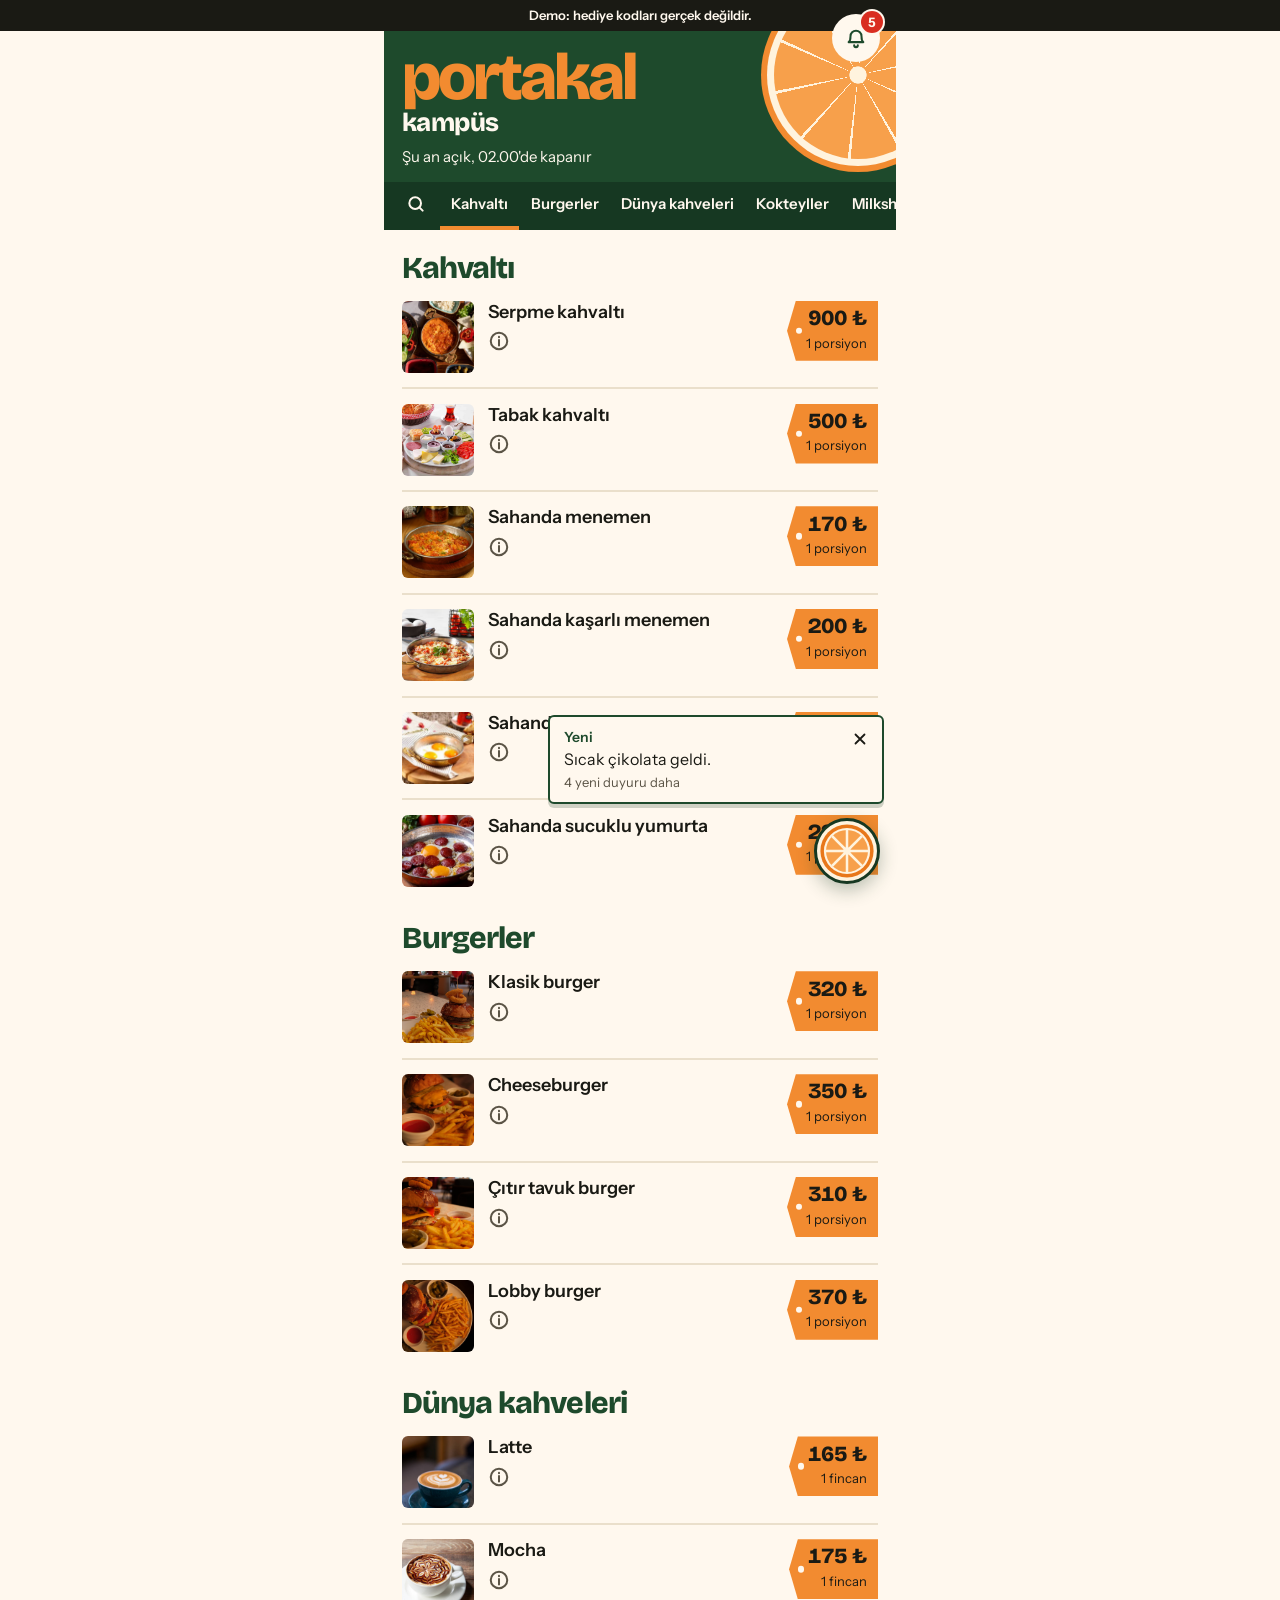
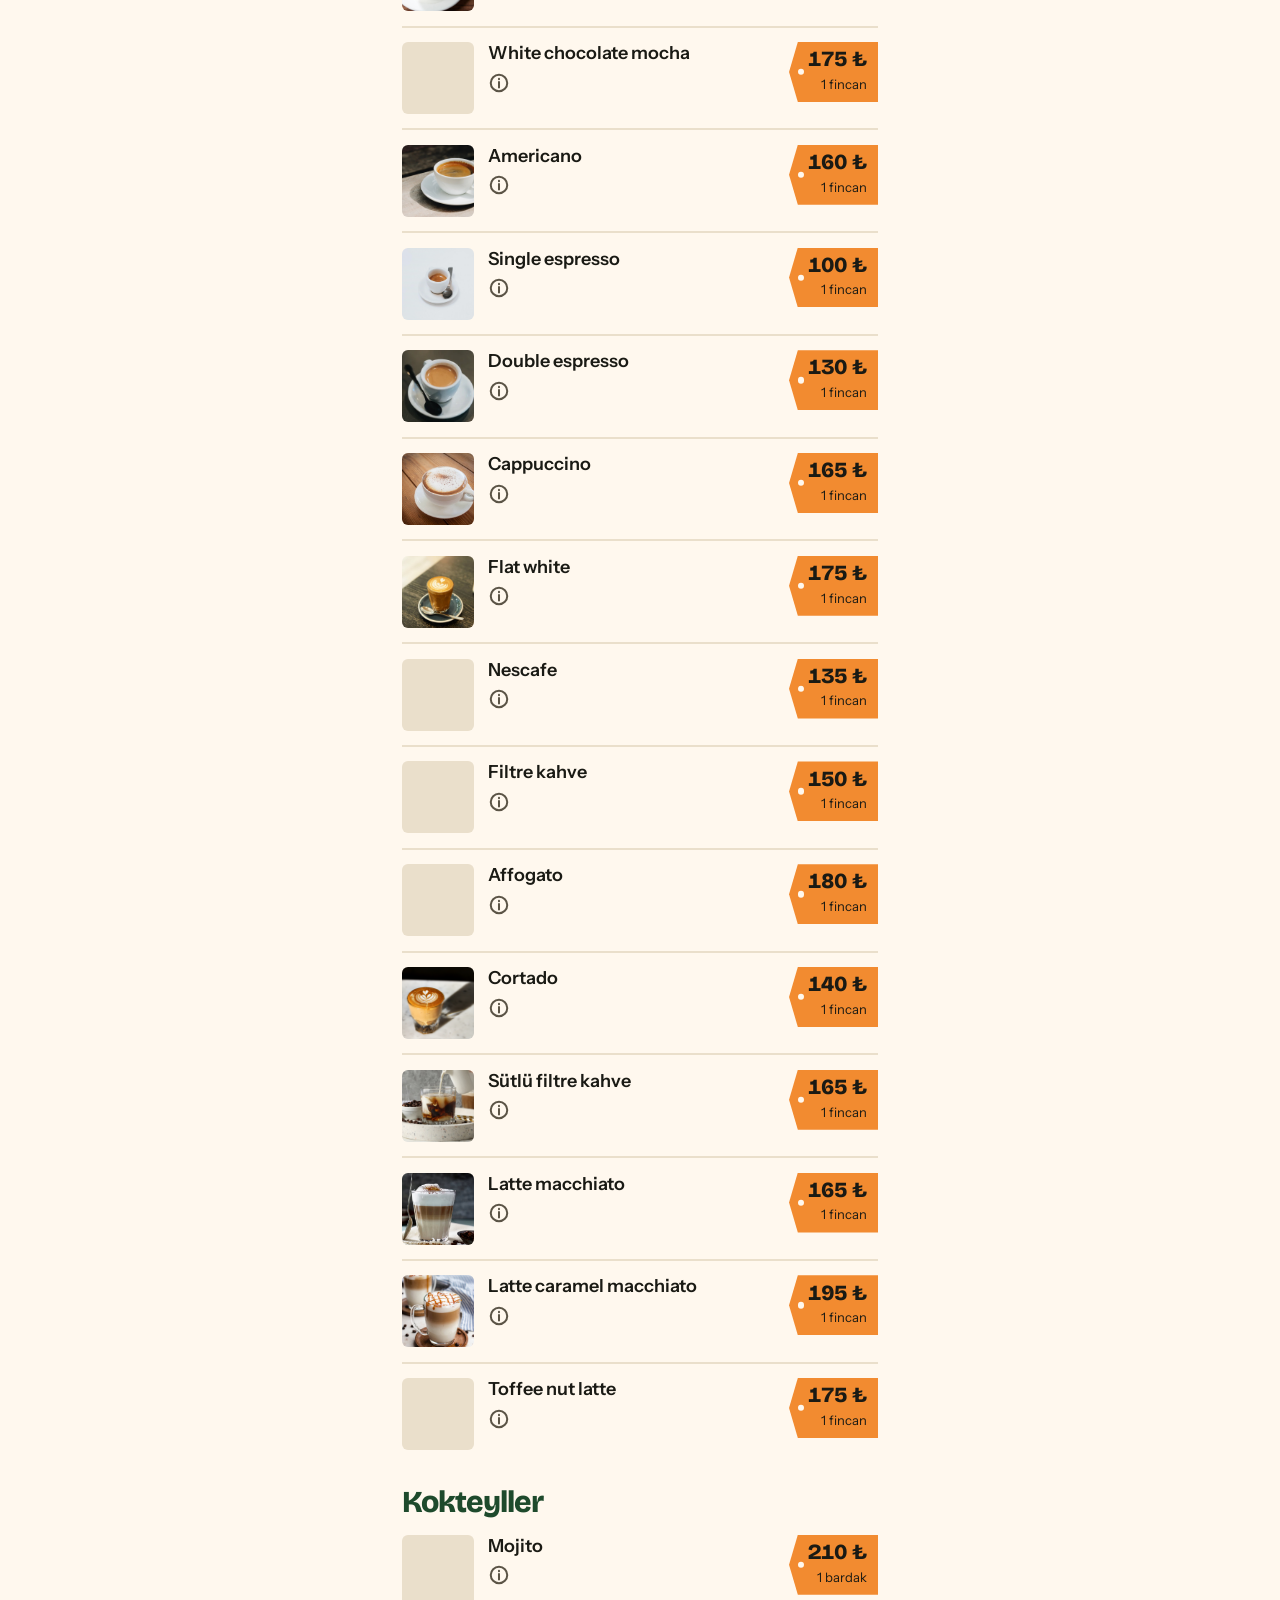
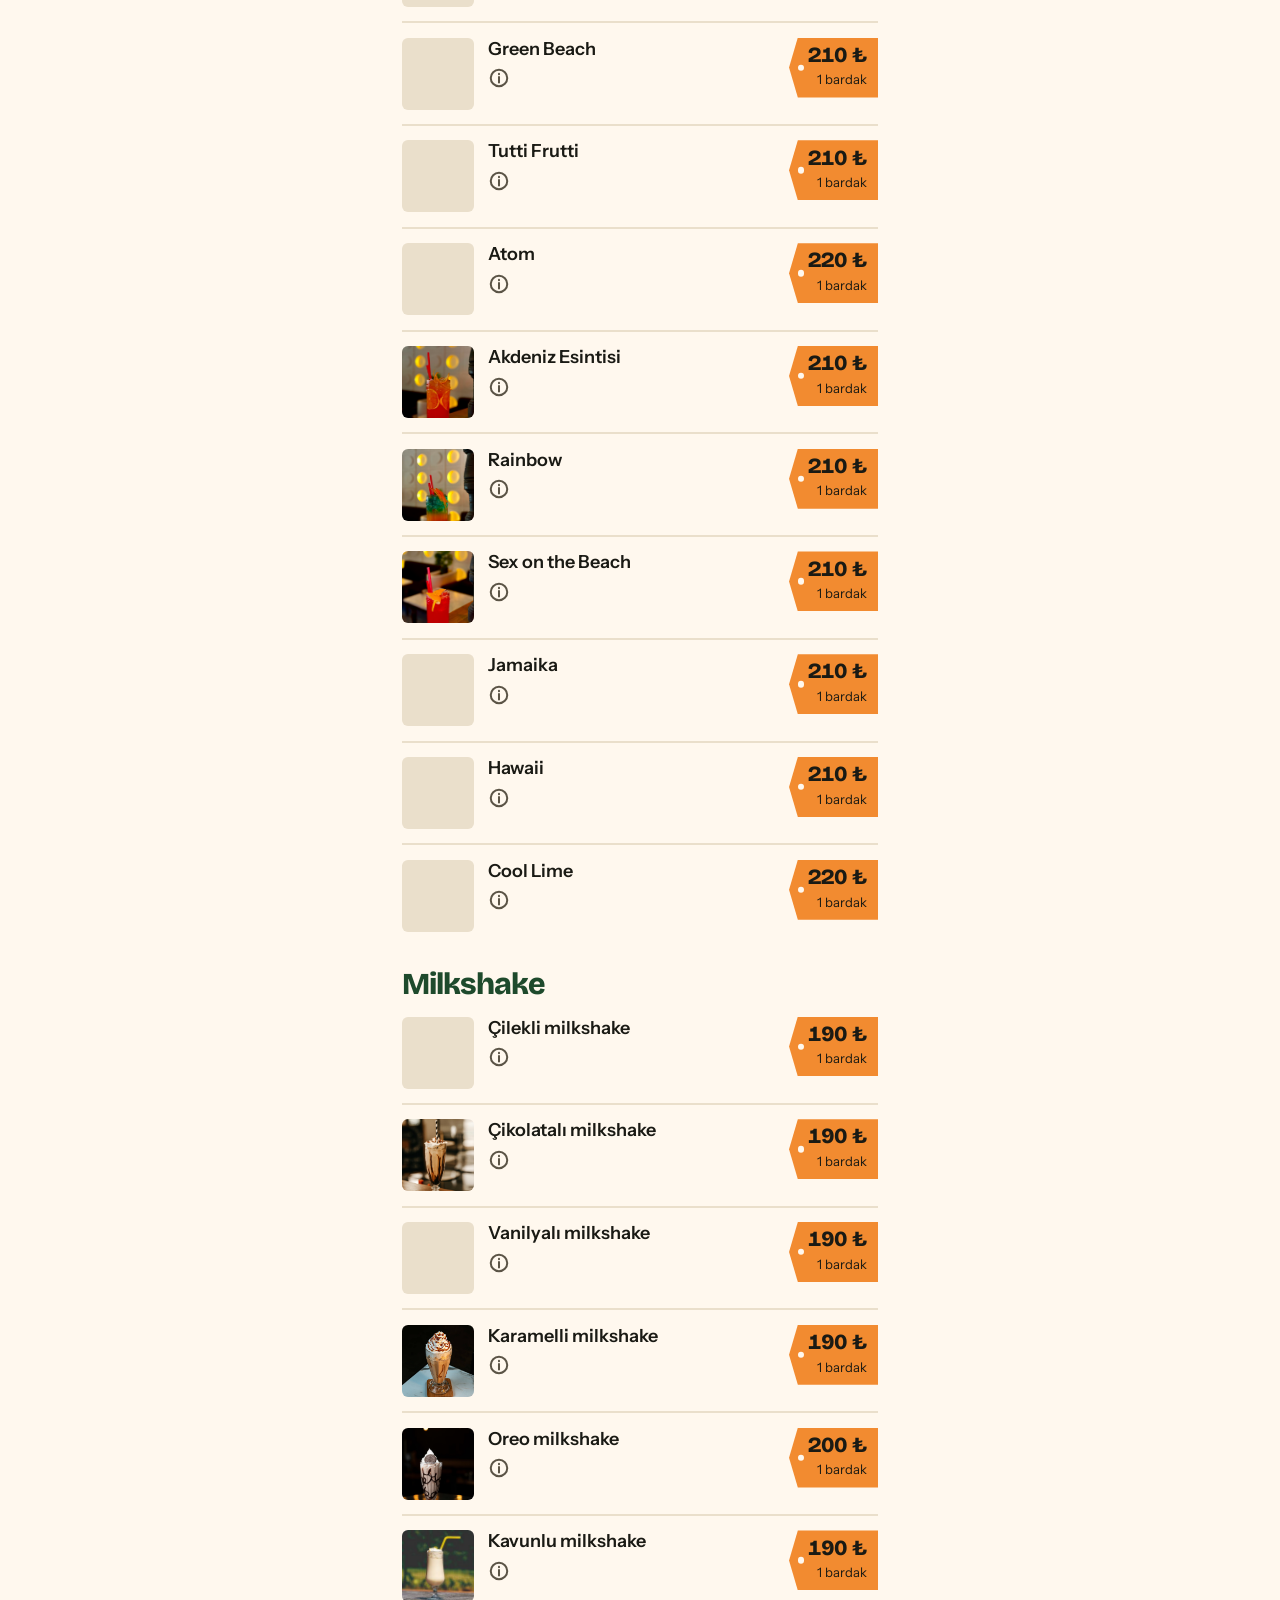
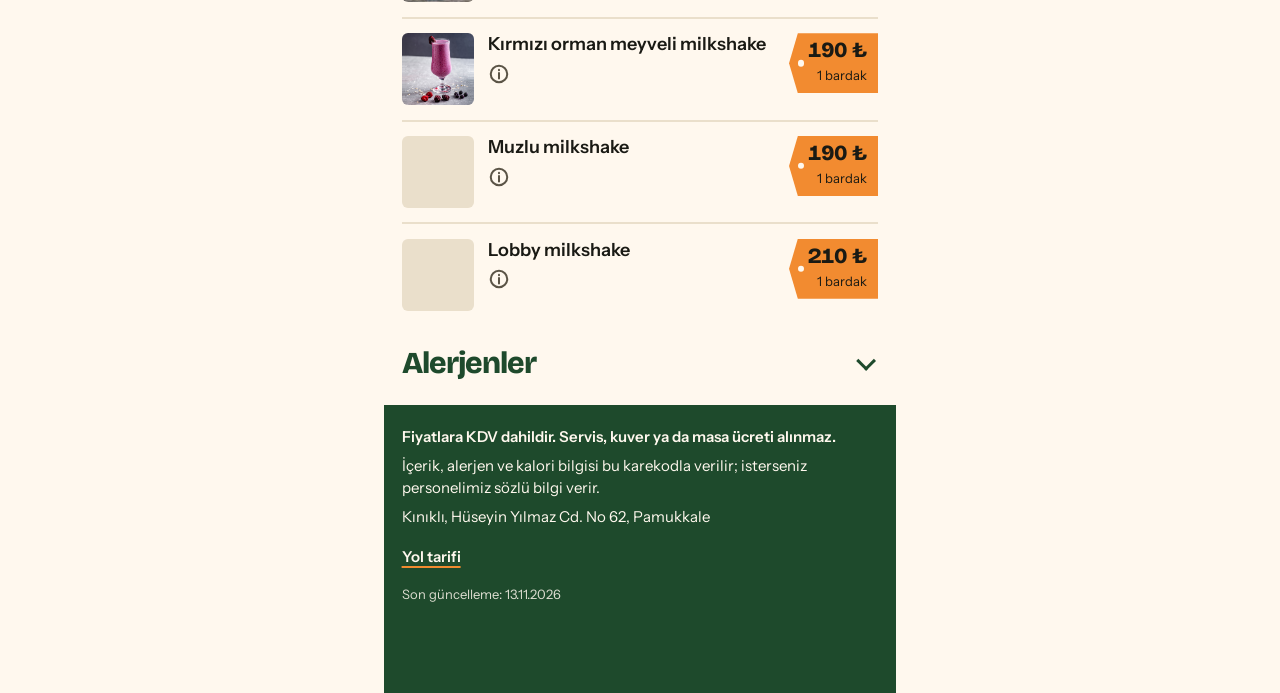
==== commit 34c6fd58: "Demo: yüksek çözünürlüklü fotoğraflar, kayan ürün penceresi Co-Authored-By: Claude Opus 5.5 <noreply" ====
--- a/index.html
+++ b/index.html
@@ -22,7 +22,7 @@
         <button class="c-zil" type="button" aria-label="Duyurular" aria-expanded="false" aria-controls="c-duyurular" hidden><svg viewBox="0 0 24 24" width="22" height="22" fill="none" stroke="currentColor" stroke-width="2.2" stroke-linecap="round" stroke-linejoin="round" aria-hidden="true"><path d="M6 10a6 6 0 0 1 12 0c0 5 2 6.5 2 6.5H4S6 15 6 10"/><path d="M10 20a2 2 0 0 0 4 0"/></svg><span class="c-rozet" aria-hidden="true"></span></button>
         <div class="c-dilim" aria-hidden="true"></div>
         <h1>portakal <small>kampüs</small></h1>
-        <p>Şu an kapalı, 10.00&#39;da açılır</p>
+        <p>Şu an açık, 02.00&#39;de kapanır</p>
       </header>
       <section class="c-panel" id="c-duyurular" aria-label="Duyurular" hidden data-acilis="1" data-ses="1" data-titresim="1" data-sure="8">
         <p class="c-panel-bas">Duyurular</p>
@@ -46,59 +46,59 @@
         <p class="c-ara-sonuc" role="status" aria-live="polite"></p>
       </div>
       <section class="c-bolum" id="c-kahvalti"><h2>Kahvaltı</h2>
-        <div class="c-urun c-fotolu" data-ara="serpme kahvaltı iki kişilik. peynir tabağı (ezine, beyaz peynir, çeçil, kuru kayısı, kuru üzüm, salam, ceviz), söğüş (domates, salatalık, mevsim yeşilliği), serpmeler (iki çeşit zeytin, iki çeşit reçel, bal kaymak, fıstık ezmesi, çikolata, zeytinyağlı çörekotlu kuru peynir, çemen), sıcak tabak (patates, sigara böreği, sosis), köy kızartması (patates, kabak, patlıcan, biber), sahanda yumurta, sahanda menemen, sucuk, demlik çay."><button class="c-foto" type="button" aria-label="Serpme kahvaltı fotoğrafını büyüt"><img src="foto/4dbae4d2166437f648f8ed05.jpg" alt="" width="72" height="72" loading="lazy" decoding="async"></button><b>Serpme kahvaltı</b><div class="c-etiket"><strong>900 ₺</strong><span>1 porsiyon</span></div><p class="c-p k"><button class="c-alj girilmedi" type="button" aria-label="Alerjen bilgisi girilmedi. İçindekiler ve ayrıntı için dokunun" data-aciklama="İki kişilik. Peynir tabağı (Ezine, beyaz peynir, çeçil, kuru kayısı, kuru üzüm, salam, ceviz), söğüş (domates, salatalık, mevsim yeşilliği), serpmeler (iki çeşit zeytin, iki çeşit reçel, bal kaymak, fıstık ezmesi, çikolata, zeytinyağlı çörekotlu kuru peynir, çemen), sıcak tabak (patates, sigara böreği, sosis), köy kızartması (patates, kabak, patlıcan, biber), sahanda yumurta, sahanda menemen, sucuk, demlik çay." data-ayrinti="[&quot;Alerjen bilgisi için personelimize danışınız.&quot;]"><svg viewBox="0 0 24 24" fill="none" stroke="currentColor" stroke-width="2.2" stroke-linecap="round" aria-hidden="true"><circle cx="12" cy="12" r="9"/><path d="M12 11v6M12 7.5v.5"/></svg></button></p></div>
-        <div class="c-urun c-fotolu" data-ara="tabak kahvaltı bal kaymak, reçel, çemen, karışık zeytin, ezine ve beyaz peynir, çeçil peyniri, domates, salatalık, yeşillik, patates, puf böreği, sosis, sucuk, haşlanmış yumurta, iki çay."><button class="c-foto" type="button" aria-label="Tabak kahvaltı fotoğrafını büyüt"><img src="foto/64f6883b54abd4f66d15ce9a.jpg" alt="" width="72" height="72" loading="lazy" decoding="async"></button><b>Tabak kahvaltı</b><div class="c-etiket"><strong>500 ₺</strong><span>1 porsiyon</span></div><p class="c-p k"><button class="c-alj girilmedi" type="button" aria-label="Alerjen bilgisi girilmedi. İçindekiler ve ayrıntı için dokunun" data-aciklama="Bal kaymak, reçel, çemen, karışık zeytin, Ezine ve beyaz peynir, çeçil peyniri, domates, salatalık, yeşillik, patates, puf böreği, sosis, sucuk, haşlanmış yumurta, iki çay." data-ayrinti="[&quot;Alerjen bilgisi için personelimize danışınız.&quot;]"><svg viewBox="0 0 24 24" fill="none" stroke="currentColor" stroke-width="2.2" stroke-linecap="round" aria-hidden="true"><circle cx="12" cy="12" r="9"/><path d="M12 11v6M12 7.5v.5"/></svg></button></p></div>
-        <div class="c-urun c-fotolu" data-ara="sahanda menemen "><button class="c-foto" type="button" aria-label="Sahanda menemen fotoğrafını büyüt"><img src="foto/211dab3d949610904c3abde1.jpg" alt="" width="72" height="72" loading="lazy" decoding="async"></button><b>Sahanda menemen</b><div class="c-etiket"><strong>170 ₺</strong><span>1 porsiyon</span></div><p class="c-p k"><button class="c-alj girilmedi" type="button" aria-label="Alerjen bilgisi girilmedi. İçindekiler ve ayrıntı için dokunun" data-aciklama="" data-ayrinti="[&quot;Alerjen bilgisi için personelimize danışınız.&quot;]"><svg viewBox="0 0 24 24" fill="none" stroke="currentColor" stroke-width="2.2" stroke-linecap="round" aria-hidden="true"><circle cx="12" cy="12" r="9"/><path d="M12 11v6M12 7.5v.5"/></svg></button></p></div>
-        <div class="c-urun c-fotolu" data-ara="sahanda kaşarlı menemen "><button class="c-foto" type="button" aria-label="Sahanda kaşarlı menemen fotoğrafını büyüt"><img src="foto/d514d85f5ec5241f2f6609b1.jpg" alt="" width="72" height="72" loading="lazy" decoding="async"></button><b>Sahanda kaşarlı menemen</b><div class="c-etiket"><strong>200 ₺</strong><span>1 porsiyon</span></div><p class="c-p k"><button class="c-alj girilmedi" type="button" aria-label="Alerjen bilgisi girilmedi. İçindekiler ve ayrıntı için dokunun" data-aciklama="" data-ayrinti="[&quot;Alerjen bilgisi için personelimize danışınız.&quot;]"><svg viewBox="0 0 24 24" fill="none" stroke="currentColor" stroke-width="2.2" stroke-linecap="round" aria-hidden="true"><circle cx="12" cy="12" r="9"/><path d="M12 11v6M12 7.5v.5"/></svg></button></p></div>
-        <div class="c-urun c-fotolu" data-ara="sahanda yumurta "><button class="c-foto" type="button" aria-label="Sahanda yumurta fotoğrafını büyüt"><img src="foto/d32915842fdeedbaaa2a438f.jpg" alt="" width="72" height="72" loading="lazy" decoding="async"></button><b>Sahanda yumurta</b><div class="c-etiket"><strong>150 ₺</strong><span>1 porsiyon</span></div><p class="c-p k"><button class="c-alj girilmedi" type="button" aria-label="Alerjen bilgisi girilmedi. İçindekiler ve ayrıntı için dokunun" data-aciklama="" data-ayrinti="[&quot;Alerjen bilgisi için personelimize danışınız.&quot;]"><svg viewBox="0 0 24 24" fill="none" stroke="currentColor" stroke-width="2.2" stroke-linecap="round" aria-hidden="true"><circle cx="12" cy="12" r="9"/><path d="M12 11v6M12 7.5v.5"/></svg></button></p></div>
-        <div class="c-urun c-fotolu" data-ara="sahanda sucuklu yumurta "><button class="c-foto" type="button" aria-label="Sahanda sucuklu yumurta fotoğrafını büyüt"><img src="foto/978292c19e7f71d8ddfe9a1c.jpg" alt="" width="72" height="72" loading="lazy" decoding="async"></button><b>Sahanda sucuklu yumurta</b><div class="c-etiket"><strong>225 ₺</strong><span>1 porsiyon</span></div><p class="c-p k"><button class="c-alj girilmedi" type="button" aria-label="Alerjen bilgisi girilmedi. İçindekiler ve ayrıntı için dokunun" data-aciklama="" data-ayrinti="[&quot;Alerjen bilgisi için personelimize danışınız.&quot;]"><svg viewBox="0 0 24 24" fill="none" stroke="currentColor" stroke-width="2.2" stroke-linecap="round" aria-hidden="true"><circle cx="12" cy="12" r="9"/><path d="M12 11v6M12 7.5v.5"/></svg></button></p></div>
+        <div class="c-urun c-fotolu" data-ara="serpme kahvaltı iki kişilik. peynir tabağı (ezine, beyaz peynir, çeçil, kuru kayısı, kuru üzüm, salam, ceviz), söğüş (domates, salatalık, mevsim yeşilliği), serpmeler (iki çeşit zeytin, iki çeşit reçel, bal kaymak, fıstık ezmesi, çikolata, zeytinyağlı çörekotlu kuru peynir, çemen), sıcak tabak (patates, sigara böreği, sosis), köy kızartması (patates, kabak, patlıcan, biber), sahanda yumurta, sahanda menemen, sucuk, demlik çay."><button class="c-foto" type="button" aria-label="Serpme kahvaltı fotoğrafını büyüt"><img src="foto/89d65186da9141eb5bd778d6.jpg" alt="" width="72" height="72" loading="lazy" decoding="async"></button><b>Serpme kahvaltı</b><div class="c-etiket"><strong>900 ₺</strong><span>1 porsiyon</span></div><p class="c-p k"><button class="c-alj girilmedi" type="button" aria-label="Alerjen bilgisi girilmedi. İçindekiler ve ayrıntı için dokunun" data-aciklama="İki kişilik. Peynir tabağı (Ezine, beyaz peynir, çeçil, kuru kayısı, kuru üzüm, salam, ceviz), söğüş (domates, salatalık, mevsim yeşilliği), serpmeler (iki çeşit zeytin, iki çeşit reçel, bal kaymak, fıstık ezmesi, çikolata, zeytinyağlı çörekotlu kuru peynir, çemen), sıcak tabak (patates, sigara böreği, sosis), köy kızartması (patates, kabak, patlıcan, biber), sahanda yumurta, sahanda menemen, sucuk, demlik çay." data-ayrinti="[&quot;Alerjen bilgisi için personelimize danışınız.&quot;]"><svg viewBox="0 0 24 24" fill="none" stroke="currentColor" stroke-width="2.2" stroke-linecap="round" aria-hidden="true"><circle cx="12" cy="12" r="9"/><path d="M12 11v6M12 7.5v.5"/></svg></button></p></div>
+        <div class="c-urun c-fotolu" data-ara="tabak kahvaltı bal kaymak, reçel, çemen, karışık zeytin, ezine ve beyaz peynir, çeçil peyniri, domates, salatalık, yeşillik, patates, puf böreği, sosis, sucuk, haşlanmış yumurta, iki çay."><button class="c-foto" type="button" aria-label="Tabak kahvaltı fotoğrafını büyüt"><img src="foto/dd4827a41fdf7ea73b684e0a.jpg" alt="" width="72" height="72" loading="lazy" decoding="async"></button><b>Tabak kahvaltı</b><div class="c-etiket"><strong>500 ₺</strong><span>1 porsiyon</span></div><p class="c-p k"><button class="c-alj girilmedi" type="button" aria-label="Alerjen bilgisi girilmedi. İçindekiler ve ayrıntı için dokunun" data-aciklama="Bal kaymak, reçel, çemen, karışık zeytin, Ezine ve beyaz peynir, çeçil peyniri, domates, salatalık, yeşillik, patates, puf böreği, sosis, sucuk, haşlanmış yumurta, iki çay." data-ayrinti="[&quot;Alerjen bilgisi için personelimize danışınız.&quot;]"><svg viewBox="0 0 24 24" fill="none" stroke="currentColor" stroke-width="2.2" stroke-linecap="round" aria-hidden="true"><circle cx="12" cy="12" r="9"/><path d="M12 11v6M12 7.5v.5"/></svg></button></p></div>
+        <div class="c-urun c-fotolu" data-ara="sahanda menemen "><button class="c-foto" type="button" aria-label="Sahanda menemen fotoğrafını büyüt"><img src="foto/0a012876c3bfa3204649a157.jpg" alt="" width="72" height="72" loading="lazy" decoding="async"></button><b>Sahanda menemen</b><div class="c-etiket"><strong>170 ₺</strong><span>1 porsiyon</span></div><p class="c-p k"><button class="c-alj girilmedi" type="button" aria-label="Alerjen bilgisi girilmedi. İçindekiler ve ayrıntı için dokunun" data-aciklama="" data-ayrinti="[&quot;Alerjen bilgisi için personelimize danışınız.&quot;]"><svg viewBox="0 0 24 24" fill="none" stroke="currentColor" stroke-width="2.2" stroke-linecap="round" aria-hidden="true"><circle cx="12" cy="12" r="9"/><path d="M12 11v6M12 7.5v.5"/></svg></button></p></div>
+        <div class="c-urun c-fotolu" data-ara="sahanda kaşarlı menemen "><button class="c-foto" type="button" aria-label="Sahanda kaşarlı menemen fotoğrafını büyüt"><img src="foto/67da8b4f5151452aec1203d0.jpg" alt="" width="72" height="72" loading="lazy" decoding="async"></button><b>Sahanda kaşarlı menemen</b><div class="c-etiket"><strong>200 ₺</strong><span>1 porsiyon</span></div><p class="c-p k"><button class="c-alj girilmedi" type="button" aria-label="Alerjen bilgisi girilmedi. İçindekiler ve ayrıntı için dokunun" data-aciklama="" data-ayrinti="[&quot;Alerjen bilgisi için personelimize danışınız.&quot;]"><svg viewBox="0 0 24 24" fill="none" stroke="currentColor" stroke-width="2.2" stroke-linecap="round" aria-hidden="true"><circle cx="12" cy="12" r="9"/><path d="M12 11v6M12 7.5v.5"/></svg></button></p></div>
+        <div class="c-urun c-fotolu" data-ara="sahanda yumurta "><button class="c-foto" type="button" aria-label="Sahanda yumurta fotoğrafını büyüt"><img src="foto/f9eebc6e29d0c830ad3c6025.jpg" alt="" width="72" height="72" loading="lazy" decoding="async"></button><b>Sahanda yumurta</b><div class="c-etiket"><strong>150 ₺</strong><span>1 porsiyon</span></div><p class="c-p k"><button class="c-alj girilmedi" type="button" aria-label="Alerjen bilgisi girilmedi. İçindekiler ve ayrıntı için dokunun" data-aciklama="" data-ayrinti="[&quot;Alerjen bilgisi için personelimize danışınız.&quot;]"><svg viewBox="0 0 24 24" fill="none" stroke="currentColor" stroke-width="2.2" stroke-linecap="round" aria-hidden="true"><circle cx="12" cy="12" r="9"/><path d="M12 11v6M12 7.5v.5"/></svg></button></p></div>
+        <div class="c-urun c-fotolu" data-ara="sahanda sucuklu yumurta "><button class="c-foto" type="button" aria-label="Sahanda sucuklu yumurta fotoğrafını büyüt"><img src="foto/406448e775eee2ce07870e2b.jpg" alt="" width="72" height="72" loading="lazy" decoding="async"></button><b>Sahanda sucuklu yumurta</b><div class="c-etiket"><strong>225 ₺</strong><span>1 porsiyon</span></div><p class="c-p k"><button class="c-alj girilmedi" type="button" aria-label="Alerjen bilgisi girilmedi. İçindekiler ve ayrıntı için dokunun" data-aciklama="" data-ayrinti="[&quot;Alerjen bilgisi için personelimize danışınız.&quot;]"><svg viewBox="0 0 24 24" fill="none" stroke="currentColor" stroke-width="2.2" stroke-linecap="round" aria-hidden="true"><circle cx="12" cy="12" r="9"/><path d="M12 11v6M12 7.5v.5"/></svg></button></p></div>
       </section>
       <section class="c-bolum" id="c-burgerler"><h2>Burgerler</h2>
-        <div class="c-urun c-fotolu" data-ara="klasik burger ev yapımı köfte, domates, turşu, marul, burger sos. patates cipsiyle."><button class="c-foto" type="button" aria-label="Klasik burger fotoğrafını büyüt"><img src="foto/e63214367a8c86ac04fdda90.jpg" alt="" width="72" height="72" loading="lazy" decoding="async"></button><b>Klasik burger</b><div class="c-etiket"><strong>320 ₺</strong><span>1 porsiyon</span></div><p class="c-p k"><button class="c-alj girilmedi" type="button" aria-label="Alerjen bilgisi girilmedi. İçindekiler ve ayrıntı için dokunun" data-aciklama="Ev yapımı köfte, domates, turşu, marul, burger sos. Patates cipsiyle." data-ayrinti="[&quot;Alerjen bilgisi için personelimize danışınız.&quot;]"><svg viewBox="0 0 24 24" fill="none" stroke="currentColor" stroke-width="2.2" stroke-linecap="round" aria-hidden="true"><circle cx="12" cy="12" r="9"/><path d="M12 11v6M12 7.5v.5"/></svg></button></p></div>
-        <div class="c-urun c-fotolu" data-ara="cheeseburger ev yapımı köfte, domates, marul, turşu, cheddar, burger sos. patates cipsiyle."><button class="c-foto" type="button" aria-label="Cheeseburger fotoğrafını büyüt"><img src="foto/91ad94096d60a7f089fa364b.jpg" alt="" width="72" height="72" loading="lazy" decoding="async"></button><b>Cheeseburger</b><div class="c-etiket"><strong>350 ₺</strong><span>1 porsiyon</span></div><p class="c-p k"><button class="c-alj girilmedi" type="button" aria-label="Alerjen bilgisi girilmedi. İçindekiler ve ayrıntı için dokunun" data-aciklama="Ev yapımı köfte, domates, marul, turşu, cheddar, burger sos. Patates cipsiyle." data-ayrinti="[&quot;Alerjen bilgisi için personelimize danışınız.&quot;]"><svg viewBox="0 0 24 24" fill="none" stroke="currentColor" stroke-width="2.2" stroke-linecap="round" aria-hidden="true"><circle cx="12" cy="12" r="9"/><path d="M12 11v6M12 7.5v.5"/></svg></button></p></div>
-        <div class="c-urun c-fotolu" data-ara="çıtır tavuk burger panelenmiş çıtır tavuk, coleslaw, cheddar, burger sos ve sweet chili sos. patates cipsiyle."><button class="c-foto" type="button" aria-label="Çıtır tavuk burger fotoğrafını büyüt"><img src="foto/ed70f797417e4ffb3b808b30.jpg" alt="" width="72" height="72" loading="lazy" decoding="async"></button><b>Çıtır tavuk burger</b><div class="c-etiket"><strong>310 ₺</strong><span>1 porsiyon</span></div><p class="c-p k"><button class="c-alj girilmedi" type="button" aria-label="Alerjen bilgisi girilmedi. İçindekiler ve ayrıntı için dokunun" data-aciklama="Panelenmiş çıtır tavuk, coleslaw, cheddar, burger sos ve sweet chili sos. Patates cipsiyle." data-ayrinti="[&quot;Alerjen bilgisi için personelimize danışınız.&quot;]"><svg viewBox="0 0 24 24" fill="none" stroke="currentColor" stroke-width="2.2" stroke-linecap="round" aria-hidden="true"><circle cx="12" cy="12" r="9"/><path d="M12 11v6M12 7.5v.5"/></svg></button></p></div>
-        <div class="c-urun c-fotolu" data-ara="lobby burger ev yapımı köfte, kasap sucuk, cheddar, hellim, karamelize soğan, burger sos, domates, turşu, marul. patates cipsiyle."><button class="c-foto" type="button" aria-label="Lobby burger fotoğrafını büyüt"><img src="foto/ce00678e1a7a05580cd0c3e5.jpg" alt="" width="72" height="72" loading="lazy" decoding="async"></button><b>Lobby burger</b><div class="c-etiket"><strong>370 ₺</strong><span>1 porsiyon</span></div><p class="c-p k"><button class="c-alj girilmedi" type="button" aria-label="Alerjen bilgisi girilmedi. İçindekiler ve ayrıntı için dokunun" data-aciklama="Ev yapımı köfte, kasap sucuk, cheddar, hellim, karamelize soğan, burger sos, domates, turşu, marul. Patates cipsiyle." data-ayrinti="[&quot;Alerjen bilgisi için personelimize danışınız.&quot;]"><svg viewBox="0 0 24 24" fill="none" stroke="currentColor" stroke-width="2.2" stroke-linecap="round" aria-hidden="true"><circle cx="12" cy="12" r="9"/><path d="M12 11v6M12 7.5v.5"/></svg></button></p></div>
+        <div class="c-urun c-fotolu" data-ara="klasik burger ev yapımı köfte, domates, turşu, marul, burger sos. patates cipsiyle."><button class="c-foto" type="button" aria-label="Klasik burger fotoğrafını büyüt"><img src="foto/75d4fd40424e2749db31ea71.jpg" alt="" width="72" height="72" loading="lazy" decoding="async"></button><b>Klasik burger</b><div class="c-etiket"><strong>320 ₺</strong><span>1 porsiyon</span></div><p class="c-p k"><button class="c-alj girilmedi" type="button" aria-label="Alerjen bilgisi girilmedi. İçindekiler ve ayrıntı için dokunun" data-aciklama="Ev yapımı köfte, domates, turşu, marul, burger sos. Patates cipsiyle." data-ayrinti="[&quot;Alerjen bilgisi için personelimize danışınız.&quot;]"><svg viewBox="0 0 24 24" fill="none" stroke="currentColor" stroke-width="2.2" stroke-linecap="round" aria-hidden="true"><circle cx="12" cy="12" r="9"/><path d="M12 11v6M12 7.5v.5"/></svg></button></p></div>
+        <div class="c-urun c-fotolu" data-ara="cheeseburger ev yapımı köfte, domates, marul, turşu, cheddar, burger sos. patates cipsiyle."><button class="c-foto" type="button" aria-label="Cheeseburger fotoğrafını büyüt"><img src="foto/393f2aacd14d9cf3f11780a1.jpg" alt="" width="72" height="72" loading="lazy" decoding="async"></button><b>Cheeseburger</b><div class="c-etiket"><strong>350 ₺</strong><span>1 porsiyon</span></div><p class="c-p k"><button class="c-alj girilmedi" type="button" aria-label="Alerjen bilgisi girilmedi. İçindekiler ve ayrıntı için dokunun" data-aciklama="Ev yapımı köfte, domates, marul, turşu, cheddar, burger sos. Patates cipsiyle." data-ayrinti="[&quot;Alerjen bilgisi için personelimize danışınız.&quot;]"><svg viewBox="0 0 24 24" fill="none" stroke="currentColor" stroke-width="2.2" stroke-linecap="round" aria-hidden="true"><circle cx="12" cy="12" r="9"/><path d="M12 11v6M12 7.5v.5"/></svg></button></p></div>
+        <div class="c-urun c-fotolu" data-ara="çıtır tavuk burger panelenmiş çıtır tavuk, coleslaw, cheddar, burger sos ve sweet chili sos. patates cipsiyle."><button class="c-foto" type="button" aria-label="Çıtır tavuk burger fotoğrafını büyüt"><img src="foto/19e0d4400d4a29edf2cf4a9d.jpg" alt="" width="72" height="72" loading="lazy" decoding="async"></button><b>Çıtır tavuk burger</b><div class="c-etiket"><strong>310 ₺</strong><span>1 porsiyon</span></div><p class="c-p k"><button class="c-alj girilmedi" type="button" aria-label="Alerjen bilgisi girilmedi. İçindekiler ve ayrıntı için dokunun" data-aciklama="Panelenmiş çıtır tavuk, coleslaw, cheddar, burger sos ve sweet chili sos. Patates cipsiyle." data-ayrinti="[&quot;Alerjen bilgisi için personelimize danışınız.&quot;]"><svg viewBox="0 0 24 24" fill="none" stroke="currentColor" stroke-width="2.2" stroke-linecap="round" aria-hidden="true"><circle cx="12" cy="12" r="9"/><path d="M12 11v6M12 7.5v.5"/></svg></button></p></div>
+        <div class="c-urun c-fotolu" data-ara="lobby burger ev yapımı köfte, kasap sucuk, cheddar, hellim, karamelize soğan, burger sos, domates, turşu, marul. patates cipsiyle."><button class="c-foto" type="button" aria-label="Lobby burger fotoğrafını büyüt"><img src="foto/addb158b76b54a57a87a8e18.jpg" alt="" width="72" height="72" loading="lazy" decoding="async"></button><b>Lobby burger</b><div class="c-etiket"><strong>370 ₺</strong><span>1 porsiyon</span></div><p class="c-p k"><button class="c-alj girilmedi" type="button" aria-label="Alerjen bilgisi girilmedi. İçindekiler ve ayrıntı için dokunun" data-aciklama="Ev yapımı köfte, kasap sucuk, cheddar, hellim, karamelize soğan, burger sos, domates, turşu, marul. Patates cipsiyle." data-ayrinti="[&quot;Alerjen bilgisi için personelimize danışınız.&quot;]"><svg viewBox="0 0 24 24" fill="none" stroke="currentColor" stroke-width="2.2" stroke-linecap="round" aria-hidden="true"><circle cx="12" cy="12" r="9"/><path d="M12 11v6M12 7.5v.5"/></svg></button></p></div>
       </section>
       <section class="c-bolum" id="c-dunya-kahveleri"><h2>Dünya kahveleri</h2>
-        <div class="c-urun c-fotolu" data-ara="latte klasik, karamel ya da vanilya."><button class="c-foto" type="button" aria-label="Latte fotoğrafını büyüt"><img src="foto/c15b592b489d34c65d6fff20.jpg" alt="" width="72" height="72" loading="lazy" decoding="async"></button><b>Latte</b><div class="c-etiket"><strong>165 ₺</strong><span>1 fincan</span></div><p class="c-p k"><button class="c-alj girilmedi" type="button" aria-label="Alerjen bilgisi girilmedi. İçindekiler ve ayrıntı için dokunun" data-aciklama="Klasik, karamel ya da vanilya." data-ayrinti="[&quot;Alerjen bilgisi için personelimize danışınız.&quot;]"><svg viewBox="0 0 24 24" fill="none" stroke="currentColor" stroke-width="2.2" stroke-linecap="round" aria-hidden="true"><circle cx="12" cy="12" r="9"/><path d="M12 11v6M12 7.5v.5"/></svg></button></p></div>
-        <div class="c-urun c-fotolu" data-ara="mocha "><button class="c-foto" type="button" aria-label="Mocha fotoğrafını büyüt"><img src="foto/942928ec79e834b57dfa421e.jpg" alt="" width="72" height="72" loading="lazy" decoding="async"></button><b>Mocha</b><div class="c-etiket"><strong>175 ₺</strong><span>1 fincan</span></div><p class="c-p k"><button class="c-alj girilmedi" type="button" aria-label="Alerjen bilgisi girilmedi. İçindekiler ve ayrıntı için dokunun" data-aciklama="" data-ayrinti="[&quot;Alerjen bilgisi için personelimize danışınız.&quot;]"><svg viewBox="0 0 24 24" fill="none" stroke="currentColor" stroke-width="2.2" stroke-linecap="round" aria-hidden="true"><circle cx="12" cy="12" r="9"/><path d="M12 11v6M12 7.5v.5"/></svg></button></p></div>
-        <div class="c-urun c-fotolu" data-ara="white chocolate mocha "><button class="c-foto" type="button" aria-label="White chocolate mocha fotoğrafını büyüt"><img src="foto/7ef6153761812b2e8de2461e.jpg" alt="" width="72" height="72" loading="lazy" decoding="async"></button><b>White chocolate mocha</b><div class="c-etiket"><strong>175 ₺</strong><span>1 fincan</span></div><p class="c-p k"><button class="c-alj girilmedi" type="button" aria-label="Alerjen bilgisi girilmedi. İçindekiler ve ayrıntı için dokunun" data-aciklama="" data-ayrinti="[&quot;Alerjen bilgisi için personelimize danışınız.&quot;]"><svg viewBox="0 0 24 24" fill="none" stroke="currentColor" stroke-width="2.2" stroke-linecap="round" aria-hidden="true"><circle cx="12" cy="12" r="9"/><path d="M12 11v6M12 7.5v.5"/></svg></button></p></div>
-        <div class="c-urun c-fotolu" data-ara="americano "><button class="c-foto" type="button" aria-label="Americano fotoğrafını büyüt"><img src="foto/e56dbb87ddd06080578941b0.jpg" alt="" width="72" height="72" loading="lazy" decoding="async"></button><b>Americano</b><div class="c-etiket"><strong>160 ₺</strong><span>1 fincan</span></div><p class="c-p k"><button class="c-alj girilmedi" type="button" aria-label="Alerjen bilgisi girilmedi. İçindekiler ve ayrıntı için dokunun" data-aciklama="" data-ayrinti="[&quot;Alerjen bilgisi için personelimize danışınız.&quot;]"><svg viewBox="0 0 24 24" fill="none" stroke="currentColor" stroke-width="2.2" stroke-linecap="round" aria-hidden="true"><circle cx="12" cy="12" r="9"/><path d="M12 11v6M12 7.5v.5"/></svg></button></p></div>
-        <div class="c-urun c-fotolu" data-ara="single espresso "><button class="c-foto" type="button" aria-label="Single espresso fotoğrafını büyüt"><img src="foto/8f51a5a7139000d5456ccebc.jpg" alt="" width="72" height="72" loading="lazy" decoding="async"></button><b>Single espresso</b><div class="c-etiket"><strong>100 ₺</strong><span>1 fincan</span></div><p class="c-p k"><button class="c-alj girilmedi" type="button" aria-label="Alerjen bilgisi girilmedi. İçindekiler ve ayrıntı için dokunun" data-aciklama="" data-ayrinti="[&quot;Alerjen bilgisi için personelimize danışınız.&quot;]"><svg viewBox="0 0 24 24" fill="none" stroke="currentColor" stroke-width="2.2" stroke-linecap="round" aria-hidden="true"><circle cx="12" cy="12" r="9"/><path d="M12 11v6M12 7.5v.5"/></svg></button></p></div>
-        <div class="c-urun c-fotolu" data-ara="double espresso "><button class="c-foto" type="button" aria-label="Double espresso fotoğrafını büyüt"><img src="foto/a85e154d7c9fb0e6e396496b.jpg" alt="" width="72" height="72" loading="lazy" decoding="async"></button><b>Double espresso</b><div class="c-etiket"><strong>130 ₺</strong><span>1 fincan</span></div><p class="c-p k"><button class="c-alj girilmedi" type="button" aria-label="Alerjen bilgisi girilmedi. İçindekiler ve ayrıntı için dokunun" data-aciklama="" data-ayrinti="[&quot;Alerjen bilgisi için personelimize danışınız.&quot;]"><svg viewBox="0 0 24 24" fill="none" stroke="currentColor" stroke-width="2.2" stroke-linecap="round" aria-hidden="true"><circle cx="12" cy="12" r="9"/><path d="M12 11v6M12 7.5v.5"/></svg></button></p></div>
-        <div class="c-urun c-fotolu" data-ara="cappuccino "><button class="c-foto" type="button" aria-label="Cappuccino fotoğrafını büyüt"><img src="foto/c9971a3c7310759ec8f7355c.jpg" alt="" width="72" height="72" loading="lazy" decoding="async"></button><b>Cappuccino</b><div class="c-etiket"><strong>165 ₺</strong><span>1 fincan</span></div><p class="c-p k"><button class="c-alj girilmedi" type="button" aria-label="Alerjen bilgisi girilmedi. İçindekiler ve ayrıntı için dokunun" data-aciklama="" data-ayrinti="[&quot;Alerjen bilgisi için personelimize danışınız.&quot;]"><svg viewBox="0 0 24 24" fill="none" stroke="currentColor" stroke-width="2.2" stroke-linecap="round" aria-hidden="true"><circle cx="12" cy="12" r="9"/><path d="M12 11v6M12 7.5v.5"/></svg></button></p></div>
-        <div class="c-urun c-fotolu" data-ara="flat white "><button class="c-foto" type="button" aria-label="Flat white fotoğrafını büyüt"><img src="foto/d018f4fca9c19b9305018dcc.jpg" alt="" width="72" height="72" loading="lazy" decoding="async"></button><b>Flat white</b><div class="c-etiket"><strong>175 ₺</strong><span>1 fincan</span></div><p class="c-p k"><button class="c-alj girilmedi" type="button" aria-label="Alerjen bilgisi girilmedi. İçindekiler ve ayrıntı için dokunun" data-aciklama="" data-ayrinti="[&quot;Alerjen bilgisi için personelimize danışınız.&quot;]"><svg viewBox="0 0 24 24" fill="none" stroke="currentColor" stroke-width="2.2" stroke-linecap="round" aria-hidden="true"><circle cx="12" cy="12" r="9"/><path d="M12 11v6M12 7.5v.5"/></svg></button></p></div>
-        <div class="c-urun c-fotolu" data-ara="nescafe "><button class="c-foto" type="button" aria-label="Nescafe fotoğrafını büyüt"><img src="foto/02b01750c16ab10c6dba69a6.jpg" alt="" width="72" height="72" loading="lazy" decoding="async"></button><b>Nescafe</b><div class="c-etiket"><strong>135 ₺</strong><span>1 fincan</span></div><p class="c-p k"><button class="c-alj girilmedi" type="button" aria-label="Alerjen bilgisi girilmedi. İçindekiler ve ayrıntı için dokunun" data-aciklama="" data-ayrinti="[&quot;Alerjen bilgisi için personelimize danışınız.&quot;]"><svg viewBox="0 0 24 24" fill="none" stroke="currentColor" stroke-width="2.2" stroke-linecap="round" aria-hidden="true"><circle cx="12" cy="12" r="9"/><path d="M12 11v6M12 7.5v.5"/></svg></button></p></div>
-        <div class="c-urun c-fotolu" data-ara="filtre kahve "><button class="c-foto" type="button" aria-label="Filtre kahve fotoğrafını büyüt"><img src="foto/1ffc1b83c05d247af3ff71eb.jpg" alt="" width="72" height="72" loading="lazy" decoding="async"></button><b>Filtre kahve</b><div class="c-etiket"><strong>150 ₺</strong><span>1 fincan</span></div><p class="c-p k"><button class="c-alj girilmedi" type="button" aria-label="Alerjen bilgisi girilmedi. İçindekiler ve ayrıntı için dokunun" data-aciklama="" data-ayrinti="[&quot;Alerjen bilgisi için personelimize danışınız.&quot;]"><svg viewBox="0 0 24 24" fill="none" stroke="currentColor" stroke-width="2.2" stroke-linecap="round" aria-hidden="true"><circle cx="12" cy="12" r="9"/><path d="M12 11v6M12 7.5v.5"/></svg></button></p></div>
-        <div class="c-urun c-fotolu" data-ara="affogato "><button class="c-foto" type="button" aria-label="Affogato fotoğrafını büyüt"><img src="foto/73059c1d0c711f1720e6c4d0.jpg" alt="" width="72" height="72" loading="lazy" decoding="async"></button><b>Affogato</b><div class="c-etiket"><strong>180 ₺</strong><span>1 fincan</span></div><p class="c-p k"><button class="c-alj girilmedi" type="button" aria-label="Alerjen bilgisi girilmedi. İçindekiler ve ayrıntı için dokunun" data-aciklama="" data-ayrinti="[&quot;Alerjen bilgisi için personelimize danışınız.&quot;]"><svg viewBox="0 0 24 24" fill="none" stroke="currentColor" stroke-width="2.2" stroke-linecap="round" aria-hidden="true"><circle cx="12" cy="12" r="9"/><path d="M12 11v6M12 7.5v.5"/></svg></button></p></div>
-        <div class="c-urun c-fotolu" data-ara="cortado "><button class="c-foto" type="button" aria-label="Cortado fotoğrafını büyüt"><img src="foto/0c29e23beb51b96f86a46b7b.jpg" alt="" width="72" height="72" loading="lazy" decoding="async"></button><b>Cortado</b><div class="c-etiket"><strong>140 ₺</strong><span>1 fincan</span></div><p class="c-p k"><button class="c-alj girilmedi" type="button" aria-label="Alerjen bilgisi girilmedi. İçindekiler ve ayrıntı için dokunun" data-aciklama="" data-ayrinti="[&quot;Alerjen bilgisi için personelimize danışınız.&quot;]"><svg viewBox="0 0 24 24" fill="none" stroke="currentColor" stroke-width="2.2" stroke-linecap="round" aria-hidden="true"><circle cx="12" cy="12" r="9"/><path d="M12 11v6M12 7.5v.5"/></svg></button></p></div>
-        <div class="c-urun c-fotolu" data-ara="sütlü filtre kahve "><button class="c-foto" type="button" aria-label="Sütlü filtre kahve fotoğrafını büyüt"><img src="foto/b0e05173100131ba0a61b592.jpg" alt="" width="72" height="72" loading="lazy" decoding="async"></button><b>Sütlü filtre kahve</b><div class="c-etiket"><strong>165 ₺</strong><span>1 fincan</span></div><p class="c-p k"><button class="c-alj girilmedi" type="button" aria-label="Alerjen bilgisi girilmedi. İçindekiler ve ayrıntı için dokunun" data-aciklama="" data-ayrinti="[&quot;Alerjen bilgisi için personelimize danışınız.&quot;]"><svg viewBox="0 0 24 24" fill="none" stroke="currentColor" stroke-width="2.2" stroke-linecap="round" aria-hidden="true"><circle cx="12" cy="12" r="9"/><path d="M12 11v6M12 7.5v.5"/></svg></button></p></div>
-        <div class="c-urun c-fotolu" data-ara="latte macchiato "><button class="c-foto" type="button" aria-label="Latte macchiato fotoğrafını büyüt"><img src="foto/6f418fe2b8509b8b4a28ef30.jpg" alt="" width="72" height="72" loading="lazy" decoding="async"></button><b>Latte macchiato</b><div class="c-etiket"><strong>165 ₺</strong><span>1 fincan</span></div><p class="c-p k"><button class="c-alj girilmedi" type="button" aria-label="Alerjen bilgisi girilmedi. İçindekiler ve ayrıntı için dokunun" data-aciklama="" data-ayrinti="[&quot;Alerjen bilgisi için personelimize danışınız.&quot;]"><svg viewBox="0 0 24 24" fill="none" stroke="currentColor" stroke-width="2.2" stroke-linecap="round" aria-hidden="true"><circle cx="12" cy="12" r="9"/><path d="M12 11v6M12 7.5v.5"/></svg></button></p></div>
-        <div class="c-urun c-fotolu" data-ara="latte caramel macchiato "><button class="c-foto" type="button" aria-label="Latte caramel macchiato fotoğrafını büyüt"><img src="foto/ecbc60518cb068e9b6006da9.jpg" alt="" width="72" height="72" loading="lazy" decoding="async"></button><b>Latte caramel macchiato</b><div class="c-etiket"><strong>195 ₺</strong><span>1 fincan</span></div><p class="c-p k"><button class="c-alj girilmedi" type="button" aria-label="Alerjen bilgisi girilmedi. İçindekiler ve ayrıntı için dokunun" data-aciklama="" data-ayrinti="[&quot;Alerjen bilgisi için personelimize danışınız.&quot;]"><svg viewBox="0 0 24 24" fill="none" stroke="currentColor" stroke-width="2.2" stroke-linecap="round" aria-hidden="true"><circle cx="12" cy="12" r="9"/><path d="M12 11v6M12 7.5v.5"/></svg></button></p></div>
-        <div class="c-urun c-fotolu" data-ara="toffee nut latte "><button class="c-foto" type="button" aria-label="Toffee nut latte fotoğrafını büyüt"><img src="foto/06eb0967cfeac64754fe8adc.jpg" alt="" width="72" height="72" loading="lazy" decoding="async"></button><b>Toffee nut latte</b><div class="c-etiket"><strong>175 ₺</strong><span>1 fincan</span></div><p class="c-p k"><button class="c-alj girilmedi" type="button" aria-label="Alerjen bilgisi girilmedi. İçindekiler ve ayrıntı için dokunun" data-aciklama="" data-ayrinti="[&quot;Alerjen bilgisi için personelimize danışınız.&quot;]"><svg viewBox="0 0 24 24" fill="none" stroke="currentColor" stroke-width="2.2" stroke-linecap="round" aria-hidden="true"><circle cx="12" cy="12" r="9"/><path d="M12 11v6M12 7.5v.5"/></svg></button></p></div>
+        <div class="c-urun c-fotolu" data-ara="latte klasik, karamel ya da vanilya."><button class="c-foto" type="button" aria-label="Latte fotoğrafını büyüt"><img src="foto/dfa9f55e42f39df5def340eb.jpg" alt="" width="72" height="72" loading="lazy" decoding="async"></button><b>Latte</b><div class="c-etiket"><strong>165 ₺</strong><span>1 fincan</span></div><p class="c-p k"><button class="c-alj girilmedi" type="button" aria-label="Alerjen bilgisi girilmedi. İçindekiler ve ayrıntı için dokunun" data-aciklama="Klasik, karamel ya da vanilya." data-ayrinti="[&quot;Alerjen bilgisi için personelimize danışınız.&quot;]"><svg viewBox="0 0 24 24" fill="none" stroke="currentColor" stroke-width="2.2" stroke-linecap="round" aria-hidden="true"><circle cx="12" cy="12" r="9"/><path d="M12 11v6M12 7.5v.5"/></svg></button></p></div>
+        <div class="c-urun c-fotolu" data-ara="mocha "><button class="c-foto" type="button" aria-label="Mocha fotoğrafını büyüt"><img src="foto/834d560baddd0236627d352a.jpg" alt="" width="72" height="72" loading="lazy" decoding="async"></button><b>Mocha</b><div class="c-etiket"><strong>175 ₺</strong><span>1 fincan</span></div><p class="c-p k"><button class="c-alj girilmedi" type="button" aria-label="Alerjen bilgisi girilmedi. İçindekiler ve ayrıntı için dokunun" data-aciklama="" data-ayrinti="[&quot;Alerjen bilgisi için personelimize danışınız.&quot;]"><svg viewBox="0 0 24 24" fill="none" stroke="currentColor" stroke-width="2.2" stroke-linecap="round" aria-hidden="true"><circle cx="12" cy="12" r="9"/><path d="M12 11v6M12 7.5v.5"/></svg></button></p></div>
+        <div class="c-urun c-fotolu" data-ara="white chocolate mocha "><button class="c-foto" type="button" aria-label="White chocolate mocha fotoğrafını büyüt"><img src="foto/a76c11391eca3edb057420d4.jpg" alt="" width="72" height="72" loading="lazy" decoding="async"></button><b>White chocolate mocha</b><div class="c-etiket"><strong>175 ₺</strong><span>1 fincan</span></div><p class="c-p k"><button class="c-alj girilmedi" type="button" aria-label="Alerjen bilgisi girilmedi. İçindekiler ve ayrıntı için dokunun" data-aciklama="" data-ayrinti="[&quot;Alerjen bilgisi için personelimize danışınız.&quot;]"><svg viewBox="0 0 24 24" fill="none" stroke="currentColor" stroke-width="2.2" stroke-linecap="round" aria-hidden="true"><circle cx="12" cy="12" r="9"/><path d="M12 11v6M12 7.5v.5"/></svg></button></p></div>
+        <div class="c-urun c-fotolu" data-ara="americano "><button class="c-foto" type="button" aria-label="Americano fotoğrafını büyüt"><img src="foto/3e7be381c893c7613d4d4f1f.jpg" alt="" width="72" height="72" loading="lazy" decoding="async"></button><b>Americano</b><div class="c-etiket"><strong>160 ₺</strong><span>1 fincan</span></div><p class="c-p k"><button class="c-alj girilmedi" type="button" aria-label="Alerjen bilgisi girilmedi. İçindekiler ve ayrıntı için dokunun" data-aciklama="" data-ayrinti="[&quot;Alerjen bilgisi için personelimize danışınız.&quot;]"><svg viewBox="0 0 24 24" fill="none" stroke="currentColor" stroke-width="2.2" stroke-linecap="round" aria-hidden="true"><circle cx="12" cy="12" r="9"/><path d="M12 11v6M12 7.5v.5"/></svg></button></p></div>
+        <div class="c-urun c-fotolu" data-ara="single espresso "><button class="c-foto" type="button" aria-label="Single espresso fotoğrafını büyüt"><img src="foto/3086151048a213ca3e5fb56b.jpg" alt="" width="72" height="72" loading="lazy" decoding="async"></button><b>Single espresso</b><div class="c-etiket"><strong>100 ₺</strong><span>1 fincan</span></div><p class="c-p k"><button class="c-alj girilmedi" type="button" aria-label="Alerjen bilgisi girilmedi. İçindekiler ve ayrıntı için dokunun" data-aciklama="" data-ayrinti="[&quot;Alerjen bilgisi için personelimize danışınız.&quot;]"><svg viewBox="0 0 24 24" fill="none" stroke="currentColor" stroke-width="2.2" stroke-linecap="round" aria-hidden="true"><circle cx="12" cy="12" r="9"/><path d="M12 11v6M12 7.5v.5"/></svg></button></p></div>
+        <div class="c-urun c-fotolu" data-ara="double espresso "><button class="c-foto" type="button" aria-label="Double espresso fotoğrafını büyüt"><img src="foto/0999a87eb99d00d7bcde920e.jpg" alt="" width="72" height="72" loading="lazy" decoding="async"></button><b>Double espresso</b><div class="c-etiket"><strong>130 ₺</strong><span>1 fincan</span></div><p class="c-p k"><button class="c-alj girilmedi" type="button" aria-label="Alerjen bilgisi girilmedi. İçindekiler ve ayrıntı için dokunun" data-aciklama="" data-ayrinti="[&quot;Alerjen bilgisi için personelimize danışınız.&quot;]"><svg viewBox="0 0 24 24" fill="none" stroke="currentColor" stroke-width="2.2" stroke-linecap="round" aria-hidden="true"><circle cx="12" cy="12" r="9"/><path d="M12 11v6M12 7.5v.5"/></svg></button></p></div>
+        <div class="c-urun c-fotolu" data-ara="cappuccino "><button class="c-foto" type="button" aria-label="Cappuccino fotoğrafını büyüt"><img src="foto/000da517e6d3cffd27962683.jpg" alt="" width="72" height="72" loading="lazy" decoding="async"></button><b>Cappuccino</b><div class="c-etiket"><strong>165 ₺</strong><span>1 fincan</span></div><p class="c-p k"><button class="c-alj girilmedi" type="button" aria-label="Alerjen bilgisi girilmedi. İçindekiler ve ayrıntı için dokunun" data-aciklama="" data-ayrinti="[&quot;Alerjen bilgisi için personelimize danışınız.&quot;]"><svg viewBox="0 0 24 24" fill="none" stroke="currentColor" stroke-width="2.2" stroke-linecap="round" aria-hidden="true"><circle cx="12" cy="12" r="9"/><path d="M12 11v6M12 7.5v.5"/></svg></button></p></div>
+        <div class="c-urun c-fotolu" data-ara="flat white "><button class="c-foto" type="button" aria-label="Flat white fotoğrafını büyüt"><img src="foto/6a9988ea6a7a3fc29d05d88d.jpg" alt="" width="72" height="72" loading="lazy" decoding="async"></button><b>Flat white</b><div class="c-etiket"><strong>175 ₺</strong><span>1 fincan</span></div><p class="c-p k"><button class="c-alj girilmedi" type="button" aria-label="Alerjen bilgisi girilmedi. İçindekiler ve ayrıntı için dokunun" data-aciklama="" data-ayrinti="[&quot;Alerjen bilgisi için personelimize danışınız.&quot;]"><svg viewBox="0 0 24 24" fill="none" stroke="currentColor" stroke-width="2.2" stroke-linecap="round" aria-hidden="true"><circle cx="12" cy="12" r="9"/><path d="M12 11v6M12 7.5v.5"/></svg></button></p></div>
+        <div class="c-urun c-fotolu" data-ara="nescafe "><button class="c-foto" type="button" aria-label="Nescafe fotoğrafını büyüt"><img src="foto/ac378b97224ce976344b8416.jpg" alt="" width="72" height="72" loading="lazy" decoding="async"></button><b>Nescafe</b><div class="c-etiket"><strong>135 ₺</strong><span>1 fincan</span></div><p class="c-p k"><button class="c-alj girilmedi" type="button" aria-label="Alerjen bilgisi girilmedi. İçindekiler ve ayrıntı için dokunun" data-aciklama="" data-ayrinti="[&quot;Alerjen bilgisi için personelimize danışınız.&quot;]"><svg viewBox="0 0 24 24" fill="none" stroke="currentColor" stroke-width="2.2" stroke-linecap="round" aria-hidden="true"><circle cx="12" cy="12" r="9"/><path d="M12 11v6M12 7.5v.5"/></svg></button></p></div>
+        <div class="c-urun c-fotolu" data-ara="filtre kahve "><button class="c-foto" type="button" aria-label="Filtre kahve fotoğrafını büyüt"><img src="foto/078a2b419bc0c96edccc6d39.jpg" alt="" width="72" height="72" loading="lazy" decoding="async"></button><b>Filtre kahve</b><div class="c-etiket"><strong>150 ₺</strong><span>1 fincan</span></div><p class="c-p k"><button class="c-alj girilmedi" type="button" aria-label="Alerjen bilgisi girilmedi. İçindekiler ve ayrıntı için dokunun" data-aciklama="" data-ayrinti="[&quot;Alerjen bilgisi için personelimize danışınız.&quot;]"><svg viewBox="0 0 24 24" fill="none" stroke="currentColor" stroke-width="2.2" stroke-linecap="round" aria-hidden="true"><circle cx="12" cy="12" r="9"/><path d="M12 11v6M12 7.5v.5"/></svg></button></p></div>
+        <div class="c-urun c-fotolu" data-ara="affogato "><button class="c-foto" type="button" aria-label="Affogato fotoğrafını büyüt"><img src="foto/6c8095aae6ccb6b11e9b6664.jpg" alt="" width="72" height="72" loading="lazy" decoding="async"></button><b>Affogato</b><div class="c-etiket"><strong>180 ₺</strong><span>1 fincan</span></div><p class="c-p k"><button class="c-alj girilmedi" type="button" aria-label="Alerjen bilgisi girilmedi. İçindekiler ve ayrıntı için dokunun" data-aciklama="" data-ayrinti="[&quot;Alerjen bilgisi için personelimize danışınız.&quot;]"><svg viewBox="0 0 24 24" fill="none" stroke="currentColor" stroke-width="2.2" stroke-linecap="round" aria-hidden="true"><circle cx="12" cy="12" r="9"/><path d="M12 11v6M12 7.5v.5"/></svg></button></p></div>
+        <div class="c-urun c-fotolu" data-ara="cortado "><button class="c-foto" type="button" aria-label="Cortado fotoğrafını büyüt"><img src="foto/2271999747c468c1c5f97f67.jpg" alt="" width="72" height="72" loading="lazy" decoding="async"></button><b>Cortado</b><div class="c-etiket"><strong>140 ₺</strong><span>1 fincan</span></div><p class="c-p k"><button class="c-alj girilmedi" type="button" aria-label="Alerjen bilgisi girilmedi. İçindekiler ve ayrıntı için dokunun" data-aciklama="" data-ayrinti="[&quot;Alerjen bilgisi için personelimize danışınız.&quot;]"><svg viewBox="0 0 24 24" fill="none" stroke="currentColor" stroke-width="2.2" stroke-linecap="round" aria-hidden="true"><circle cx="12" cy="12" r="9"/><path d="M12 11v6M12 7.5v.5"/></svg></button></p></div>
+        <div class="c-urun c-fotolu" data-ara="sütlü filtre kahve "><button class="c-foto" type="button" aria-label="Sütlü filtre kahve fotoğrafını büyüt"><img src="foto/b39b97da85937f6f94243f15.jpg" alt="" width="72" height="72" loading="lazy" decoding="async"></button><b>Sütlü filtre kahve</b><div class="c-etiket"><strong>165 ₺</strong><span>1 fincan</span></div><p class="c-p k"><button class="c-alj girilmedi" type="button" aria-label="Alerjen bilgisi girilmedi. İçindekiler ve ayrıntı için dokunun" data-aciklama="" data-ayrinti="[&quot;Alerjen bilgisi için personelimize danışınız.&quot;]"><svg viewBox="0 0 24 24" fill="none" stroke="currentColor" stroke-width="2.2" stroke-linecap="round" aria-hidden="true"><circle cx="12" cy="12" r="9"/><path d="M12 11v6M12 7.5v.5"/></svg></button></p></div>
+        <div class="c-urun c-fotolu" data-ara="latte macchiato "><button class="c-foto" type="button" aria-label="Latte macchiato fotoğrafını büyüt"><img src="foto/a3200ab8ccd71d8415bb22f7.jpg" alt="" width="72" height="72" loading="lazy" decoding="async"></button><b>Latte macchiato</b><div class="c-etiket"><strong>165 ₺</strong><span>1 fincan</span></div><p class="c-p k"><button class="c-alj girilmedi" type="button" aria-label="Alerjen bilgisi girilmedi. İçindekiler ve ayrıntı için dokunun" data-aciklama="" data-ayrinti="[&quot;Alerjen bilgisi için personelimize danışınız.&quot;]"><svg viewBox="0 0 24 24" fill="none" stroke="currentColor" stroke-width="2.2" stroke-linecap="round" aria-hidden="true"><circle cx="12" cy="12" r="9"/><path d="M12 11v6M12 7.5v.5"/></svg></button></p></div>
+        <div class="c-urun c-fotolu" data-ara="latte caramel macchiato "><button class="c-foto" type="button" aria-label="Latte caramel macchiato fotoğrafını büyüt"><img src="foto/868b79629fc37d563e7b4acf.jpg" alt="" width="72" height="72" loading="lazy" decoding="async"></button><b>Latte caramel macchiato</b><div class="c-etiket"><strong>195 ₺</strong><span>1 fincan</span></div><p class="c-p k"><button class="c-alj girilmedi" type="button" aria-label="Alerjen bilgisi girilmedi. İçindekiler ve ayrıntı için dokunun" data-aciklama="" data-ayrinti="[&quot;Alerjen bilgisi için personelimize danışınız.&quot;]"><svg viewBox="0 0 24 24" fill="none" stroke="currentColor" stroke-width="2.2" stroke-linecap="round" aria-hidden="true"><circle cx="12" cy="12" r="9"/><path d="M12 11v6M12 7.5v.5"/></svg></button></p></div>
+        <div class="c-urun c-fotolu" data-ara="toffee nut latte "><button class="c-foto" type="button" aria-label="Toffee nut latte fotoğrafını büyüt"><img src="foto/6800e5afa816757ec7192d37.jpg" alt="" width="72" height="72" loading="lazy" decoding="async"></button><b>Toffee nut latte</b><div class="c-etiket"><strong>175 ₺</strong><span>1 fincan</span></div><p class="c-p k"><button class="c-alj girilmedi" type="button" aria-label="Alerjen bilgisi girilmedi. İçindekiler ve ayrıntı için dokunun" data-aciklama="" data-ayrinti="[&quot;Alerjen bilgisi için personelimize danışınız.&quot;]"><svg viewBox="0 0 24 24" fill="none" stroke="currentColor" stroke-width="2.2" stroke-linecap="round" aria-hidden="true"><circle cx="12" cy="12" r="9"/><path d="M12 11v6M12 7.5v.5"/></svg></button></p></div>
       </section>
       <section class="c-bolum" id="c-kokteyl"><h2>Kokteyller</h2>
-        <div class="c-urun c-fotolu" data-ara="mojito nane, lime suyu, şeker şurubu, soda, kırık buz."><button class="c-foto" type="button" aria-label="Mojito fotoğrafını büyüt"><img src="foto/bb868ba4b7ac26998e8dc656.jpg" alt="" width="72" height="72" loading="lazy" decoding="async"></button><b>Mojito</b><div class="c-etiket"><strong>210 ₺</strong><span>1 bardak</span></div><p class="c-p k"><button class="c-alj girilmedi" type="button" aria-label="Alerjen bilgisi girilmedi. İçindekiler ve ayrıntı için dokunun" data-aciklama="Nane, lime suyu, şeker şurubu, soda, kırık buz." data-ayrinti="[&quot;Alerjen bilgisi için personelimize danışınız.&quot;]"><svg viewBox="0 0 24 24" fill="none" stroke="currentColor" stroke-width="2.2" stroke-linecap="round" aria-hidden="true"><circle cx="12" cy="12" r="9"/><path d="M12 11v6M12 7.5v.5"/></svg></button></p></div>
-        <div class="c-urun c-fotolu" data-ara="green beach yeşil elma püresi, limon suyu, nane şurubu, soda."><button class="c-foto" type="button" aria-label="Green Beach fotoğrafını büyüt"><img src="foto/615a17fb2338b873af2343af.jpg" alt="" width="72" height="72" loading="lazy" decoding="async"></button><b>Green Beach</b><div class="c-etiket"><strong>210 ₺</strong><span>1 bardak</span></div><p class="c-p k"><button class="c-alj girilmedi" type="button" aria-label="Alerjen bilgisi girilmedi. İçindekiler ve ayrıntı için dokunun" data-aciklama="Yeşil elma püresi, limon suyu, nane şurubu, soda." data-ayrinti="[&quot;Alerjen bilgisi için personelimize danışınız.&quot;]"><svg viewBox="0 0 24 24" fill="none" stroke="currentColor" stroke-width="2.2" stroke-linecap="round" aria-hidden="true"><circle cx="12" cy="12" r="9"/><path d="M12 11v6M12 7.5v.5"/></svg></button></p></div>
-        <div class="c-urun c-fotolu" data-ara="tutti frutti tropikal meyve püresi; portakal, ananas ve limon suyu; sprite."><button class="c-foto" type="button" aria-label="Tutti Frutti fotoğrafını büyüt"><img src="foto/967a4bb33ac7eda66288154e.jpg" alt="" width="72" height="72" loading="lazy" decoding="async"></button><b>Tutti Frutti</b><div class="c-etiket"><strong>210 ₺</strong><span>1 bardak</span></div><p class="c-p k"><button class="c-alj girilmedi" type="button" aria-label="Alerjen bilgisi girilmedi. İçindekiler ve ayrıntı için dokunun" data-aciklama="Tropikal meyve püresi; portakal, ananas ve limon suyu; Sprite." data-ayrinti="[&quot;Alerjen bilgisi için personelimize danışınız.&quot;]"><svg viewBox="0 0 24 24" fill="none" stroke="currentColor" stroke-width="2.2" stroke-linecap="round" aria-hidden="true"><circle cx="12" cy="12" r="9"/><path d="M12 11v6M12 7.5v.5"/></svg></button></p></div>
-        <div class="c-urun c-fotolu" data-ara="atom nar ve portakal suyu."><button class="c-foto" type="button" aria-label="Atom fotoğrafını büyüt"><img src="foto/c0156a7c8b63b20d8f22c3f5.jpg" alt="" width="72" height="72" loading="lazy" decoding="async"></button><b>Atom</b><div class="c-etiket"><strong>220 ₺</strong><span>1 bardak</span></div><p class="c-p k"><button class="c-alj girilmedi" type="button" aria-label="Alerjen bilgisi girilmedi. İçindekiler ve ayrıntı için dokunun" data-aciklama="Nar ve portakal suyu." data-ayrinti="[&quot;Alerjen bilgisi için personelimize danışınız.&quot;]"><svg viewBox="0 0 24 24" fill="none" stroke="currentColor" stroke-width="2.2" stroke-linecap="round" aria-hidden="true"><circle cx="12" cy="12" r="9"/><path d="M12 11v6M12 7.5v.5"/></svg></button></p></div>
-        <div class="c-urun c-fotolu" data-ara="akdeniz esintisi greyfurt, portakal ve limon suyu; bal ya da şeker şurubu; soda."><button class="c-foto" type="button" aria-label="Akdeniz Esintisi fotoğrafını büyüt"><img src="foto/a48d0d3c43836df36099dda3.jpg" alt="" width="72" height="72" loading="lazy" decoding="async"></button><b>Akdeniz Esintisi</b><div class="c-etiket"><strong>210 ₺</strong><span>1 bardak</span></div><p class="c-p k"><button class="c-alj girilmedi" type="button" aria-label="Alerjen bilgisi girilmedi. İçindekiler ve ayrıntı için dokunun" data-aciklama="Greyfurt, portakal ve limon suyu; bal ya da şeker şurubu; soda." data-ayrinti="[&quot;Alerjen bilgisi için personelimize danışınız.&quot;]"><svg viewBox="0 0 24 24" fill="none" stroke="currentColor" stroke-width="2.2" stroke-linecap="round" aria-hidden="true"><circle cx="12" cy="12" r="9"/><path d="M12 11v6M12 7.5v.5"/></svg></button></p></div>
-        <div class="c-urun c-fotolu" data-ara="rainbow çilek püresi; portakal ve ananas suyu; sprite; üstünde mavi şurup."><button class="c-foto" type="button" aria-label="Rainbow fotoğrafını büyüt"><img src="foto/ed77b0d1f4064d3f8cbcd7dc.jpg" alt="" width="72" height="72" loading="lazy" decoding="async"></button><b>Rainbow</b><div class="c-etiket"><strong>210 ₺</strong><span>1 bardak</span></div><p class="c-p k"><button class="c-alj girilmedi" type="button" aria-label="Alerjen bilgisi girilmedi. İçindekiler ve ayrıntı için dokunun" data-aciklama="Çilek püresi; portakal ve ananas suyu; Sprite; üstünde mavi şurup." data-ayrinti="[&quot;Alerjen bilgisi için personelimize danışınız.&quot;]"><svg viewBox="0 0 24 24" fill="none" stroke="currentColor" stroke-width="2.2" stroke-linecap="round" aria-hidden="true"><circle cx="12" cy="12" r="9"/><path d="M12 11v6M12 7.5v.5"/></svg></button></p></div>
-        <div class="c-urun c-fotolu" data-ara="sex on the beach şeftali püresi; portakal, kızılcık ve limon suyu."><button class="c-foto" type="button" aria-label="Sex on the Beach fotoğrafını büyüt"><img src="foto/566c6b2fe2a2b2ae8de015aa.jpg" alt="" width="72" height="72" loading="lazy" decoding="async"></button><b>Sex on the Beach</b><div class="c-etiket"><strong>210 ₺</strong><span>1 bardak</span></div><p class="c-p k"><button class="c-alj girilmedi" type="button" aria-label="Alerjen bilgisi girilmedi. İçindekiler ve ayrıntı için dokunun" data-aciklama="Şeftali püresi; portakal, kızılcık ve limon suyu." data-ayrinti="[&quot;Alerjen bilgisi için personelimize danışınız.&quot;]"><svg viewBox="0 0 24 24" fill="none" stroke="currentColor" stroke-width="2.2" stroke-linecap="round" aria-hidden="true"><circle cx="12" cy="12" r="9"/><path d="M12 11v6M12 7.5v.5"/></svg></button></p></div>
-        <div class="c-urun c-fotolu" data-ara="jamaika ananas suyu, mango püresi, hindistan cevizi şurubu, limon suyu, sprite."><button class="c-foto" type="button" aria-label="Jamaika fotoğrafını büyüt"><img src="foto/1de1c168d4ec2c681b7b3e3b.jpg" alt="" width="72" height="72" loading="lazy" decoding="async"></button><b>Jamaika</b><div class="c-etiket"><strong>210 ₺</strong><span>1 bardak</span></div><p class="c-p k"><button class="c-alj girilmedi" type="button" aria-label="Alerjen bilgisi girilmedi. İçindekiler ve ayrıntı için dokunun" data-aciklama="Ananas suyu, mango püresi, hindistan cevizi şurubu, limon suyu, Sprite." data-ayrinti="[&quot;Alerjen bilgisi için personelimize danışınız.&quot;]"><svg viewBox="0 0 24 24" fill="none" stroke="currentColor" stroke-width="2.2" stroke-linecap="round" aria-hidden="true"><circle cx="12" cy="12" r="9"/><path d="M12 11v6M12 7.5v.5"/></svg></button></p></div>
-        <div class="c-urun c-fotolu" data-ara="hawaii ananas ve portakal suyu, hindistan cevizi şurubu, limon suyu."><button class="c-foto" type="button" aria-label="Hawaii fotoğrafını büyüt"><img src="foto/6360898a6fc596abe8f95f51.jpg" alt="" width="72" height="72" loading="lazy" decoding="async"></button><b>Hawaii</b><div class="c-etiket"><strong>210 ₺</strong><span>1 bardak</span></div><p class="c-p k"><button class="c-alj girilmedi" type="button" aria-label="Alerjen bilgisi girilmedi. İçindekiler ve ayrıntı için dokunun" data-aciklama="Ananas ve portakal suyu, hindistan cevizi şurubu, limon suyu." data-ayrinti="[&quot;Alerjen bilgisi için personelimize danışınız.&quot;]"><svg viewBox="0 0 24 24" fill="none" stroke="currentColor" stroke-width="2.2" stroke-linecap="round" aria-hidden="true"><circle cx="12" cy="12" r="9"/><path d="M12 11v6M12 7.5v.5"/></svg></button></p></div>
-        <div class="c-urun c-fotolu" data-ara="cool lime lime suyu, şeker şurubu, nane, soda."><button class="c-foto" type="button" aria-label="Cool Lime fotoğrafını büyüt"><img src="foto/9e6d031cee213d31b944419d.jpg" alt="" width="72" height="72" loading="lazy" decoding="async"></button><b>Cool Lime</b><div class="c-etiket"><strong>220 ₺</strong><span>1 bardak</span></div><p class="c-p k"><button class="c-alj girilmedi" type="button" aria-label="Alerjen bilgisi girilmedi. İçindekiler ve ayrıntı için dokunun" data-aciklama="Lime suyu, şeker şurubu, nane, soda." data-ayrinti="[&quot;Alerjen bilgisi için personelimize danışınız.&quot;]"><svg viewBox="0 0 24 24" fill="none" stroke="currentColor" stroke-width="2.2" stroke-linecap="round" aria-hidden="true"><circle cx="12" cy="12" r="9"/><path d="M12 11v6M12 7.5v.5"/></svg></button></p></div>
+        <div class="c-urun c-fotolu" data-ara="mojito nane, lime suyu, şeker şurubu, soda, kırık buz."><button class="c-foto" type="button" aria-label="Mojito fotoğrafını büyüt"><img src="foto/73d144f4bcd959f3a8b43697.jpg" alt="" width="72" height="72" loading="lazy" decoding="async"></button><b>Mojito</b><div class="c-etiket"><strong>210 ₺</strong><span>1 bardak</span></div><p class="c-p k"><button class="c-alj girilmedi" type="button" aria-label="Alerjen bilgisi girilmedi. İçindekiler ve ayrıntı için dokunun" data-aciklama="Nane, lime suyu, şeker şurubu, soda, kırık buz." data-ayrinti="[&quot;Alerjen bilgisi için personelimize danışınız.&quot;]"><svg viewBox="0 0 24 24" fill="none" stroke="currentColor" stroke-width="2.2" stroke-linecap="round" aria-hidden="true"><circle cx="12" cy="12" r="9"/><path d="M12 11v6M12 7.5v.5"/></svg></button></p></div>
+        <div class="c-urun c-fotolu" data-ara="green beach yeşil elma püresi, limon suyu, nane şurubu, soda."><button class="c-foto" type="button" aria-label="Green Beach fotoğrafını büyüt"><img src="foto/f02f3c78047af416bb23737d.jpg" alt="" width="72" height="72" loading="lazy" decoding="async"></button><b>Green Beach</b><div class="c-etiket"><strong>210 ₺</strong><span>1 bardak</span></div><p class="c-p k"><button class="c-alj girilmedi" type="button" aria-label="Alerjen bilgisi girilmedi. İçindekiler ve ayrıntı için dokunun" data-aciklama="Yeşil elma püresi, limon suyu, nane şurubu, soda." data-ayrinti="[&quot;Alerjen bilgisi için personelimize danışınız.&quot;]"><svg viewBox="0 0 24 24" fill="none" stroke="currentColor" stroke-width="2.2" stroke-linecap="round" aria-hidden="true"><circle cx="12" cy="12" r="9"/><path d="M12 11v6M12 7.5v.5"/></svg></button></p></div>
+        <div class="c-urun c-fotolu" data-ara="tutti frutti tropikal meyve püresi; portakal, ananas ve limon suyu; sprite."><button class="c-foto" type="button" aria-label="Tutti Frutti fotoğrafını büyüt"><img src="foto/4b83c00c1295f2592f93d85d.jpg" alt="" width="72" height="72" loading="lazy" decoding="async"></button><b>Tutti Frutti</b><div class="c-etiket"><strong>210 ₺</strong><span>1 bardak</span></div><p class="c-p k"><button class="c-alj girilmedi" type="button" aria-label="Alerjen bilgisi girilmedi. İçindekiler ve ayrıntı için dokunun" data-aciklama="Tropikal meyve püresi; portakal, ananas ve limon suyu; Sprite." data-ayrinti="[&quot;Alerjen bilgisi için personelimize danışınız.&quot;]"><svg viewBox="0 0 24 24" fill="none" stroke="currentColor" stroke-width="2.2" stroke-linecap="round" aria-hidden="true"><circle cx="12" cy="12" r="9"/><path d="M12 11v6M12 7.5v.5"/></svg></button></p></div>
+        <div class="c-urun c-fotolu" data-ara="atom nar ve portakal suyu."><button class="c-foto" type="button" aria-label="Atom fotoğrafını büyüt"><img src="foto/1b380aed2a99587b65907d4b.jpg" alt="" width="72" height="72" loading="lazy" decoding="async"></button><b>Atom</b><div class="c-etiket"><strong>220 ₺</strong><span>1 bardak</span></div><p class="c-p k"><button class="c-alj girilmedi" type="button" aria-label="Alerjen bilgisi girilmedi. İçindekiler ve ayrıntı için dokunun" data-aciklama="Nar ve portakal suyu." data-ayrinti="[&quot;Alerjen bilgisi için personelimize danışınız.&quot;]"><svg viewBox="0 0 24 24" fill="none" stroke="currentColor" stroke-width="2.2" stroke-linecap="round" aria-hidden="true"><circle cx="12" cy="12" r="9"/><path d="M12 11v6M12 7.5v.5"/></svg></button></p></div>
+        <div class="c-urun c-fotolu" data-ara="akdeniz esintisi greyfurt, portakal ve limon suyu; bal ya da şeker şurubu; soda."><button class="c-foto" type="button" aria-label="Akdeniz Esintisi fotoğrafını büyüt"><img src="foto/3667167938018329f32ce283.jpg" alt="" width="72" height="72" loading="lazy" decoding="async"></button><b>Akdeniz Esintisi</b><div class="c-etiket"><strong>210 ₺</strong><span>1 bardak</span></div><p class="c-p k"><button class="c-alj girilmedi" type="button" aria-label="Alerjen bilgisi girilmedi. İçindekiler ve ayrıntı için dokunun" data-aciklama="Greyfurt, portakal ve limon suyu; bal ya da şeker şurubu; soda." data-ayrinti="[&quot;Alerjen bilgisi için personelimize danışınız.&quot;]"><svg viewBox="0 0 24 24" fill="none" stroke="currentColor" stroke-width="2.2" stroke-linecap="round" aria-hidden="true"><circle cx="12" cy="12" r="9"/><path d="M12 11v6M12 7.5v.5"/></svg></button></p></div>
+        <div class="c-urun c-fotolu" data-ara="rainbow çilek püresi; portakal ve ananas suyu; sprite; üstünde mavi şurup."><button class="c-foto" type="button" aria-label="Rainbow fotoğrafını büyüt"><img src="foto/9928fa24ed65284f3664c43e.jpg" alt="" width="72" height="72" loading="lazy" decoding="async"></button><b>Rainbow</b><div class="c-etiket"><strong>210 ₺</strong><span>1 bardak</span></div><p class="c-p k"><button class="c-alj girilmedi" type="button" aria-label="Alerjen bilgisi girilmedi. İçindekiler ve ayrıntı için dokunun" data-aciklama="Çilek püresi; portakal ve ananas suyu; Sprite; üstünde mavi şurup." data-ayrinti="[&quot;Alerjen bilgisi için personelimize danışınız.&quot;]"><svg viewBox="0 0 24 24" fill="none" stroke="currentColor" stroke-width="2.2" stroke-linecap="round" aria-hidden="true"><circle cx="12" cy="12" r="9"/><path d="M12 11v6M12 7.5v.5"/></svg></button></p></div>
+        <div class="c-urun c-fotolu" data-ara="sex on the beach şeftali püresi; portakal, kızılcık ve limon suyu."><button class="c-foto" type="button" aria-label="Sex on the Beach fotoğrafını büyüt"><img src="foto/696f0911c405a176a660c3b5.jpg" alt="" width="72" height="72" loading="lazy" decoding="async"></button><b>Sex on the Beach</b><div class="c-etiket"><strong>210 ₺</strong><span>1 bardak</span></div><p class="c-p k"><button class="c-alj girilmedi" type="button" aria-label="Alerjen bilgisi girilmedi. İçindekiler ve ayrıntı için dokunun" data-aciklama="Şeftali püresi; portakal, kızılcık ve limon suyu." data-ayrinti="[&quot;Alerjen bilgisi için personelimize danışınız.&quot;]"><svg viewBox="0 0 24 24" fill="none" stroke="currentColor" stroke-width="2.2" stroke-linecap="round" aria-hidden="true"><circle cx="12" cy="12" r="9"/><path d="M12 11v6M12 7.5v.5"/></svg></button></p></div>
+        <div class="c-urun c-fotolu" data-ara="jamaika ananas suyu, mango püresi, hindistan cevizi şurubu, limon suyu, sprite."><button class="c-foto" type="button" aria-label="Jamaika fotoğrafını büyüt"><img src="foto/a610237cd05672ea2d35f2e8.jpg" alt="" width="72" height="72" loading="lazy" decoding="async"></button><b>Jamaika</b><div class="c-etiket"><strong>210 ₺</strong><span>1 bardak</span></div><p class="c-p k"><button class="c-alj girilmedi" type="button" aria-label="Alerjen bilgisi girilmedi. İçindekiler ve ayrıntı için dokunun" data-aciklama="Ananas suyu, mango püresi, hindistan cevizi şurubu, limon suyu, Sprite." data-ayrinti="[&quot;Alerjen bilgisi için personelimize danışınız.&quot;]"><svg viewBox="0 0 24 24" fill="none" stroke="currentColor" stroke-width="2.2" stroke-linecap="round" aria-hidden="true"><circle cx="12" cy="12" r="9"/><path d="M12 11v6M12 7.5v.5"/></svg></button></p></div>
+        <div class="c-urun c-fotolu" data-ara="hawaii ananas ve portakal suyu, hindistan cevizi şurubu, limon suyu."><button class="c-foto" type="button" aria-label="Hawaii fotoğrafını büyüt"><img src="foto/facadb7256e909d1b1dad34f.jpg" alt="" width="72" height="72" loading="lazy" decoding="async"></button><b>Hawaii</b><div class="c-etiket"><strong>210 ₺</strong><span>1 bardak</span></div><p class="c-p k"><button class="c-alj girilmedi" type="button" aria-label="Alerjen bilgisi girilmedi. İçindekiler ve ayrıntı için dokunun" data-aciklama="Ananas ve portakal suyu, hindistan cevizi şurubu, limon suyu." data-ayrinti="[&quot;Alerjen bilgisi için personelimize danışınız.&quot;]"><svg viewBox="0 0 24 24" fill="none" stroke="currentColor" stroke-width="2.2" stroke-linecap="round" aria-hidden="true"><circle cx="12" cy="12" r="9"/><path d="M12 11v6M12 7.5v.5"/></svg></button></p></div>
+        <div class="c-urun c-fotolu" data-ara="cool lime lime suyu, şeker şurubu, nane, soda."><button class="c-foto" type="button" aria-label="Cool Lime fotoğrafını büyüt"><img src="foto/52be9d1a57e3af4f89f52217.jpg" alt="" width="72" height="72" loading="lazy" decoding="async"></button><b>Cool Lime</b><div class="c-etiket"><strong>220 ₺</strong><span>1 bardak</span></div><p class="c-p k"><button class="c-alj girilmedi" type="button" aria-label="Alerjen bilgisi girilmedi. İçindekiler ve ayrıntı için dokunun" data-aciklama="Lime suyu, şeker şurubu, nane, soda." data-ayrinti="[&quot;Alerjen bilgisi için personelimize danışınız.&quot;]"><svg viewBox="0 0 24 24" fill="none" stroke="currentColor" stroke-width="2.2" stroke-linecap="round" aria-hidden="true"><circle cx="12" cy="12" r="9"/><path d="M12 11v6M12 7.5v.5"/></svg></button></p></div>
       </section>
       <section class="c-bolum" id="c-milkshake"><h2>Milkshake</h2>
-        <div class="c-urun c-fotolu" data-ara="çilekli milkshake "><button class="c-foto" type="button" aria-label="Çilekli milkshake fotoğrafını büyüt"><img src="foto/efc39d3ea10d5d67461b1c2e.jpg" alt="" width="72" height="72" loading="lazy" decoding="async"></button><b>Çilekli milkshake</b><div class="c-etiket"><strong>190 ₺</strong><span>1 bardak</span></div><p class="c-p k"><button class="c-alj girilmedi" type="button" aria-label="Alerjen bilgisi girilmedi. İçindekiler ve ayrıntı için dokunun" data-aciklama="" data-ayrinti="[&quot;Alerjen bilgisi için personelimize danışınız.&quot;]"><svg viewBox="0 0 24 24" fill="none" stroke="currentColor" stroke-width="2.2" stroke-linecap="round" aria-hidden="true"><circle cx="12" cy="12" r="9"/><path d="M12 11v6M12 7.5v.5"/></svg></button></p></div>
-        <div class="c-urun c-fotolu" data-ara="çikolatalı milkshake "><button class="c-foto" type="button" aria-label="Çikolatalı milkshake fotoğrafını büyüt"><img src="foto/ba9c265d1d896dc18b80c832.jpg" alt="" width="72" height="72" loading="lazy" decoding="async"></button><b>Çikolatalı milkshake</b><div class="c-etiket"><strong>190 ₺</strong><span>1 bardak</span></div><p class="c-p k"><button class="c-alj girilmedi" type="button" aria-label="Alerjen bilgisi girilmedi. İçindekiler ve ayrıntı için dokunun" data-aciklama="" data-ayrinti="[&quot;Alerjen bilgisi için personelimize danışınız.&quot;]"><svg viewBox="0 0 24 24" fill="none" stroke="currentColor" stroke-width="2.2" stroke-linecap="round" aria-hidden="true"><circle cx="12" cy="12" r="9"/><path d="M12 11v6M12 7.5v.5"/></svg></button></p></div>
-        <div class="c-urun c-fotolu" data-ara="vanilyalı milkshake "><button class="c-foto" type="button" aria-label="Vanilyalı milkshake fotoğrafını büyüt"><img src="foto/d4a77277b345e6de2ca065f8.jpg" alt="" width="72" height="72" loading="lazy" decoding="async"></button><b>Vanilyalı milkshake</b><div class="c-etiket"><strong>190 ₺</strong><span>1 bardak</span></div><p class="c-p k"><button class="c-alj girilmedi" type="button" aria-label="Alerjen bilgisi girilmedi. İçindekiler ve ayrıntı için dokunun" data-aciklama="" data-ayrinti="[&quot;Alerjen bilgisi için personelimize danışınız.&quot;]"><svg viewBox="0 0 24 24" fill="none" stroke="currentColor" stroke-width="2.2" stroke-linecap="round" aria-hidden="true"><circle cx="12" cy="12" r="9"/><path d="M12 11v6M12 7.5v.5"/></svg></button></p></div>
-        <div class="c-urun c-fotolu" data-ara="karamelli milkshake "><button class="c-foto" type="button" aria-label="Karamelli milkshake fotoğrafını büyüt"><img src="foto/0aba6055c19d65dcc3d74776.jpg" alt="" width="72" height="72" loading="lazy" decoding="async"></button><b>Karamelli milkshake</b><div class="c-etiket"><strong>190 ₺</strong><span>1 bardak</span></div><p class="c-p k"><button class="c-alj girilmedi" type="button" aria-label="Alerjen bilgisi girilmedi. İçindekiler ve ayrıntı için dokunun" data-aciklama="" data-ayrinti="[&quot;Alerjen bilgisi için personelimize danışınız.&quot;]"><svg viewBox="0 0 24 24" fill="none" stroke="currentColor" stroke-width="2.2" stroke-linecap="round" aria-hidden="true"><circle cx="12" cy="12" r="9"/><path d="M12 11v6M12 7.5v.5"/></svg></button></p></div>
-        <div class="c-urun c-fotolu" data-ara="oreo milkshake "><button class="c-foto" type="button" aria-label="Oreo milkshake fotoğrafını büyüt"><img src="foto/22594bdad6dec3b3715a9afc.jpg" alt="" width="72" height="72" loading="lazy" decoding="async"></button><b>Oreo milkshake</b><div class="c-etiket"><strong>200 ₺</strong><span>1 bardak</span></div><p class="c-p k"><button class="c-alj girilmedi" type="button" aria-label="Alerjen bilgisi girilmedi. İçindekiler ve ayrıntı için dokunun" data-aciklama="" data-ayrinti="[&quot;Alerjen bilgisi için personelimize danışınız.&quot;]"><svg viewBox="0 0 24 24" fill="none" stroke="currentColor" stroke-width="2.2" stroke-linecap="round" aria-hidden="true"><circle cx="12" cy="12" r="9"/><path d="M12 11v6M12 7.5v.5"/></svg></button></p></div>
-        <div class="c-urun c-fotolu" data-ara="kavunlu milkshake "><button class="c-foto" type="button" aria-label="Kavunlu milkshake fotoğrafını büyüt"><img src="foto/c8f2b03b60d6bd8e1928eb21.jpg" alt="" width="72" height="72" loading="lazy" decoding="async"></button><b>Kavunlu milkshake</b><div class="c-etiket"><strong>190 ₺</strong><span>1 bardak</span></div><p class="c-p k"><button class="c-alj girilmedi" type="button" aria-label="Alerjen bilgisi girilmedi. İçindekiler ve ayrıntı için dokunun" data-aciklama="" data-ayrinti="[&quot;Alerjen bilgisi için personelimize danışınız.&quot;]"><svg viewBox="0 0 24 24" fill="none" stroke="currentColor" stroke-width="2.2" stroke-linecap="round" aria-hidden="true"><circle cx="12" cy="12" r="9"/><path d="M12 11v6M12 7.5v.5"/></svg></button></p></div>
-        <div class="c-urun c-fotolu" data-ara="kırmızı orman meyveli milkshake "><button class="c-foto" type="button" aria-label="Kırmızı orman meyveli milkshake fotoğrafını büyüt"><img src="foto/0e3da0bf3419a92b59ed227e.jpg" alt="" width="72" height="72" loading="lazy" decoding="async"></button><b>Kırmızı orman meyveli milkshake</b><div class="c-etiket"><strong>190 ₺</strong><span>1 bardak</span></div><p class="c-p k"><button class="c-alj girilmedi" type="button" aria-label="Alerjen bilgisi girilmedi. İçindekiler ve ayrıntı için dokunun" data-aciklama="" data-ayrinti="[&quot;Alerjen bilgisi için personelimize danışınız.&quot;]"><svg viewBox="0 0 24 24" fill="none" stroke="currentColor" stroke-width="2.2" stroke-linecap="round" aria-hidden="true"><circle cx="12" cy="12" r="9"/><path d="M12 11v6M12 7.5v.5"/></svg></button></p></div>
-        <div class="c-urun c-fotolu" data-ara="muzlu milkshake "><button class="c-foto" type="button" aria-label="Muzlu milkshake fotoğrafını büyüt"><img src="foto/e233e4c235e708613cf43b00.jpg" alt="" width="72" height="72" loading="lazy" decoding="async"></button><b>Muzlu milkshake</b><div class="c-etiket"><strong>190 ₺</strong><span>1 bardak</span></div><p class="c-p k"><button class="c-alj girilmedi" type="button" aria-label="Alerjen bilgisi girilmedi. İçindekiler ve ayrıntı için dokunun" data-aciklama="" data-ayrinti="[&quot;Alerjen bilgisi için personelimize danışınız.&quot;]"><svg viewBox="0 0 24 24" fill="none" stroke="currentColor" stroke-width="2.2" stroke-linecap="round" aria-hidden="true"><circle cx="12" cy="12" r="9"/><path d="M12 11v6M12 7.5v.5"/></svg></button></p></div>
-        <div class="c-urun c-fotolu" data-ara="lobby milkshake "><button class="c-foto" type="button" aria-label="Lobby milkshake fotoğrafını büyüt"><img src="foto/2159a1683658dbea455f95ee.jpg" alt="" width="72" height="72" loading="lazy" decoding="async"></button><b>Lobby milkshake</b><div class="c-etiket"><strong>210 ₺</strong><span>1 bardak</span></div><p class="c-p k"><button class="c-alj girilmedi" type="button" aria-label="Alerjen bilgisi girilmedi. İçindekiler ve ayrıntı için dokunun" data-aciklama="" data-ayrinti="[&quot;Alerjen bilgisi için personelimize danışınız.&quot;]"><svg viewBox="0 0 24 24" fill="none" stroke="currentColor" stroke-width="2.2" stroke-linecap="round" aria-hidden="true"><circle cx="12" cy="12" r="9"/><path d="M12 11v6M12 7.5v.5"/></svg></button></p></div>
+        <div class="c-urun c-fotolu" data-ara="çilekli milkshake "><button class="c-foto" type="button" aria-label="Çilekli milkshake fotoğrafını büyüt"><img src="foto/f99f83c16a4f50d8422225ea.jpg" alt="" width="72" height="72" loading="lazy" decoding="async"></button><b>Çilekli milkshake</b><div class="c-etiket"><strong>190 ₺</strong><span>1 bardak</span></div><p class="c-p k"><button class="c-alj girilmedi" type="button" aria-label="Alerjen bilgisi girilmedi. İçindekiler ve ayrıntı için dokunun" data-aciklama="" data-ayrinti="[&quot;Alerjen bilgisi için personelimize danışınız.&quot;]"><svg viewBox="0 0 24 24" fill="none" stroke="currentColor" stroke-width="2.2" stroke-linecap="round" aria-hidden="true"><circle cx="12" cy="12" r="9"/><path d="M12 11v6M12 7.5v.5"/></svg></button></p></div>
+        <div class="c-urun c-fotolu" data-ara="çikolatalı milkshake "><button class="c-foto" type="button" aria-label="Çikolatalı milkshake fotoğrafını büyüt"><img src="foto/e881a6aa6be96429cb1c1822.jpg" alt="" width="72" height="72" loading="lazy" decoding="async"></button><b>Çikolatalı milkshake</b><div class="c-etiket"><strong>190 ₺</strong><span>1 bardak</span></div><p class="c-p k"><button class="c-alj girilmedi" type="button" aria-label="Alerjen bilgisi girilmedi. İçindekiler ve ayrıntı için dokunun" data-aciklama="" data-ayrinti="[&quot;Alerjen bilgisi için personelimize danışınız.&quot;]"><svg viewBox="0 0 24 24" fill="none" stroke="currentColor" stroke-width="2.2" stroke-linecap="round" aria-hidden="true"><circle cx="12" cy="12" r="9"/><path d="M12 11v6M12 7.5v.5"/></svg></button></p></div>
+        <div class="c-urun c-fotolu" data-ara="vanilyalı milkshake "><button class="c-foto" type="button" aria-label="Vanilyalı milkshake fotoğrafını büyüt"><img src="foto/280556c5a001833f8a51f103.jpg" alt="" width="72" height="72" loading="lazy" decoding="async"></button><b>Vanilyalı milkshake</b><div class="c-etiket"><strong>190 ₺</strong><span>1 bardak</span></div><p class="c-p k"><button class="c-alj girilmedi" type="button" aria-label="Alerjen bilgisi girilmedi. İçindekiler ve ayrıntı için dokunun" data-aciklama="" data-ayrinti="[&quot;Alerjen bilgisi için personelimize danışınız.&quot;]"><svg viewBox="0 0 24 24" fill="none" stroke="currentColor" stroke-width="2.2" stroke-linecap="round" aria-hidden="true"><circle cx="12" cy="12" r="9"/><path d="M12 11v6M12 7.5v.5"/></svg></button></p></div>
+        <div class="c-urun c-fotolu" data-ara="karamelli milkshake "><button class="c-foto" type="button" aria-label="Karamelli milkshake fotoğrafını büyüt"><img src="foto/9d09c497702240a524b39ce0.jpg" alt="" width="72" height="72" loading="lazy" decoding="async"></button><b>Karamelli milkshake</b><div class="c-etiket"><strong>190 ₺</strong><span>1 bardak</span></div><p class="c-p k"><button class="c-alj girilmedi" type="button" aria-label="Alerjen bilgisi girilmedi. İçindekiler ve ayrıntı için dokunun" data-aciklama="" data-ayrinti="[&quot;Alerjen bilgisi için personelimize danışınız.&quot;]"><svg viewBox="0 0 24 24" fill="none" stroke="currentColor" stroke-width="2.2" stroke-linecap="round" aria-hidden="true"><circle cx="12" cy="12" r="9"/><path d="M12 11v6M12 7.5v.5"/></svg></button></p></div>
+        <div class="c-urun c-fotolu" data-ara="oreo milkshake "><button class="c-foto" type="button" aria-label="Oreo milkshake fotoğrafını büyüt"><img src="foto/c185ffad1d3c9d62c2982bde.jpg" alt="" width="72" height="72" loading="lazy" decoding="async"></button><b>Oreo milkshake</b><div class="c-etiket"><strong>200 ₺</strong><span>1 bardak</span></div><p class="c-p k"><button class="c-alj girilmedi" type="button" aria-label="Alerjen bilgisi girilmedi. İçindekiler ve ayrıntı için dokunun" data-aciklama="" data-ayrinti="[&quot;Alerjen bilgisi için personelimize danışınız.&quot;]"><svg viewBox="0 0 24 24" fill="none" stroke="currentColor" stroke-width="2.2" stroke-linecap="round" aria-hidden="true"><circle cx="12" cy="12" r="9"/><path d="M12 11v6M12 7.5v.5"/></svg></button></p></div>
+        <div class="c-urun c-fotolu" data-ara="kavunlu milkshake "><button class="c-foto" type="button" aria-label="Kavunlu milkshake fotoğrafını büyüt"><img src="foto/9c0247734dfb2c4c684cd5a5.jpg" alt="" width="72" height="72" loading="lazy" decoding="async"></button><b>Kavunlu milkshake</b><div class="c-etiket"><strong>190 ₺</strong><span>1 bardak</span></div><p class="c-p k"><button class="c-alj girilmedi" type="button" aria-label="Alerjen bilgisi girilmedi. İçindekiler ve ayrıntı için dokunun" data-aciklama="" data-ayrinti="[&quot;Alerjen bilgisi için personelimize danışınız.&quot;]"><svg viewBox="0 0 24 24" fill="none" stroke="currentColor" stroke-width="2.2" stroke-linecap="round" aria-hidden="true"><circle cx="12" cy="12" r="9"/><path d="M12 11v6M12 7.5v.5"/></svg></button></p></div>
+        <div class="c-urun c-fotolu" data-ara="kırmızı orman meyveli milkshake "><button class="c-foto" type="button" aria-label="Kırmızı orman meyveli milkshake fotoğrafını büyüt"><img src="foto/7920ac0232e950a96c99891b.jpg" alt="" width="72" height="72" loading="lazy" decoding="async"></button><b>Kırmızı orman meyveli milkshake</b><div class="c-etiket"><strong>190 ₺</strong><span>1 bardak</span></div><p class="c-p k"><button class="c-alj girilmedi" type="button" aria-label="Alerjen bilgisi girilmedi. İçindekiler ve ayrıntı için dokunun" data-aciklama="" data-ayrinti="[&quot;Alerjen bilgisi için personelimize danışınız.&quot;]"><svg viewBox="0 0 24 24" fill="none" stroke="currentColor" stroke-width="2.2" stroke-linecap="round" aria-hidden="true"><circle cx="12" cy="12" r="9"/><path d="M12 11v6M12 7.5v.5"/></svg></button></p></div>
+        <div class="c-urun c-fotolu" data-ara="muzlu milkshake "><button class="c-foto" type="button" aria-label="Muzlu milkshake fotoğrafını büyüt"><img src="foto/5a81fc8a0101d96369e68107.jpg" alt="" width="72" height="72" loading="lazy" decoding="async"></button><b>Muzlu milkshake</b><div class="c-etiket"><strong>190 ₺</strong><span>1 bardak</span></div><p class="c-p k"><button class="c-alj girilmedi" type="button" aria-label="Alerjen bilgisi girilmedi. İçindekiler ve ayrıntı için dokunun" data-aciklama="" data-ayrinti="[&quot;Alerjen bilgisi için personelimize danışınız.&quot;]"><svg viewBox="0 0 24 24" fill="none" stroke="currentColor" stroke-width="2.2" stroke-linecap="round" aria-hidden="true"><circle cx="12" cy="12" r="9"/><path d="M12 11v6M12 7.5v.5"/></svg></button></p></div>
+        <div class="c-urun c-fotolu" data-ara="lobby milkshake "><button class="c-foto" type="button" aria-label="Lobby milkshake fotoğrafını büyüt"><img src="foto/011723b29911ef086cb772d8.jpg" alt="" width="72" height="72" loading="lazy" decoding="async"></button><b>Lobby milkshake</b><div class="c-etiket"><strong>210 ₺</strong><span>1 bardak</span></div><p class="c-p k"><button class="c-alj girilmedi" type="button" aria-label="Alerjen bilgisi girilmedi. İçindekiler ve ayrıntı için dokunun" data-aciklama="" data-ayrinti="[&quot;Alerjen bilgisi için personelimize danışınız.&quot;]"><svg viewBox="0 0 24 24" fill="none" stroke="currentColor" stroke-width="2.2" stroke-linecap="round" aria-hidden="true"><circle cx="12" cy="12" r="9"/><path d="M12 11v6M12 7.5v.5"/></svg></button></p></div>
       </section>
       <section class="c-bolum c-alerjen" id="c-alerjen"><details class="c-katla"><summary><h2>Alerjenler</h2></summary>
         
@@ -117,7 +117,7 @@
         <span class="c-guncel">Son güncelleme: 13.11.2026</span>
       </footer>
 </div>
-<dialog class="c-sheet" aria-labelledby="c-sheet-b"><div class="c-sheet-ust"><span class="c-sheet-tutamac" aria-hidden="true"></span></div><form method="dialog"><button class="c-sheet-kapat" type="submit" aria-label="Kapat"><svg viewBox="0 0 24 24" width="18" height="18" fill="none" stroke="currentColor" stroke-width="2.4" stroke-linecap="round" aria-hidden="true"><path d="M6 6l12 12M18 6L6 18"/></svg></button></form><img alt="" hidden><div class="c-sheet-govde"><h2 id="c-sheet-b"></h2><div class="c-sheet-fiyat"></div><p class="c-sheet-aciklama"></p><ul></ul></div></dialog>
+<dialog class="c-sheet" aria-labelledby="c-sheet-b"><div class="c-sheet-ust"><span class="c-sheet-tutamac" aria-hidden="true"></span></div><button class="c-sheet-kapat" type="button" aria-label="Kapat"><svg viewBox="0 0 24 24" width="18" height="18" fill="none" stroke="currentColor" stroke-width="2.4" stroke-linecap="round" aria-hidden="true"><path d="M6 6l12 12M18 6L6 18"/></svg></button><img alt="" hidden><div class="c-sheet-govde"><h2 id="c-sheet-b"></h2><div class="c-sheet-fiyat"></div><p class="c-sheet-aciklama"></p><ul></ul></div></dialog>
 <button class="c-hediye" type="button" data-cark-ac aria-label="Hediye çarkını aç" hidden><svg class="c-hediye-dilim" viewBox="-20 -20 40 40" aria-hidden="true"><circle r="19" fill="#E8771A"/><circle r="16.5" fill="#FFF3DE"/><circle r="15" fill="#F7A04B"/><path d="M0 0L0.00 -15.00" stroke="#FFF3DE" stroke-width="1.8"/><path d="M0 0L10.61 -10.61" stroke="#FFF3DE" stroke-width="1.8"/><path d="M0 0L15.00 -0.00" stroke="#FFF3DE" stroke-width="1.8"/><path d="M0 0L10.61 10.61" stroke="#FFF3DE" stroke-width="1.8"/><path d="M0 0L0.00 15.00" stroke="#FFF3DE" stroke-width="1.8"/><path d="M0 0L-10.61 10.61" stroke="#FFF3DE" stroke-width="1.8"/><path d="M0 0L-15.00 0.00" stroke="#FFF3DE" stroke-width="1.8"/><path d="M0 0L-10.61 -10.61" stroke="#FFF3DE" stroke-width="1.8"/><circle r="2.6" fill="#FFF3DE"/></svg></button>
 <dialog class="c-cark" id="cark" aria-labelledby="c-cark-b" data-dilim-say="6" data-ses="1">
   <form method="dialog"><button class="c-cark-kapat" type="submit" aria-label="Kapat"><svg viewBox="0 0 24 24" width="18" height="18" fill="none" stroke="currentColor" stroke-width="2.4" stroke-linecap="round" aria-hidden="true"><path d="M6 6l12 12M18 6L6 18"/></svg></button></form>
--- a/t/portakal.css
+++ b/t/portakal.css
@@ -141,7 +141,7 @@
 .c-fotolu { grid-template-columns: 72px minmax(0, 1fr) auto; }
 .c-fotolu > :not(.c-foto):not(.c-etiket) { grid-column: 2; }
 .c-fotolu .c-etiket { grid-column: 3; }
-.c-foto { grid-row: 1 / span 4; width: 72px; height: 72px; padding: 0; border: 0; border-radius: 6px; overflow: hidden; background: var(--cizgi); cursor: zoom-in; }
+.c-foto { grid-row: 1 / span 4; width: 72px; height: 72px; padding: 0; border: 0; border-radius: 6px; overflow: hidden; background: var(--cizgi); }
 .c-foto img { display: block; width: 100%; height: 100%; object-fit: cover; }
 .c-sonuc-saat { font: 600 0.875rem var(--govde); color: var(--soluk); font-variant-numeric: tabular-nums; }
 .c-sonuc-saat:empty, .c-sonuc-kod:empty, .c-sonuc-odul:empty { display: none; }
@@ -151,16 +151,14 @@
 .c-bildirim-izin[hidden] { display: none; }
 .c-bildirim-izin input { width: 22px; height: 22px; margin: 0; flex-shrink: 0; accent-color: var(--yaprak); }
 .c-urun { cursor: pointer; }
-.c-sheet { position: fixed; inset: auto 0 0 0; width: 100%; max-width: 32rem; max-height: 90dvh; margin: 0 auto; padding: 0 0 calc(env(safe-area-inset-bottom, 0px) + 1.2rem); border: 0; border-radius: 20px 20px 0 0; background: var(--krem); color: var(--murekkep); overflow-y: auto; overscroll-behavior: contain; transform: translateY(0); transition: transform 0.42s cubic-bezier(0.32, 0.72, 0, 1), overlay 0.42s allow-discrete, display 0.42s allow-discrete; }
-.c-sheet:not([open]) { transform: translateY(100%); }
-@starting-style { .c-sheet[open] { transform: translateY(100%); } }
-.c-sheet::backdrop { background: color-mix(in srgb, var(--murekkep) 55%, transparent); opacity: 1; transition: opacity 0.42s, overlay 0.42s allow-discrete, display 0.42s allow-discrete; }
-.c-sheet:not([open])::backdrop { opacity: 0; }
-@starting-style { .c-sheet[open]::backdrop { opacity: 0; } }
+.c-sheet { position: fixed; inset: auto 0 0 0; width: 100%; max-width: 32rem; max-height: 90dvh; margin: 0 auto; padding: 0 0 calc(env(safe-area-inset-bottom, 0px) + 1.2rem); border: 0; border-radius: 20px 20px 0 0; background: var(--krem); color: var(--murekkep); overflow-y: auto; overscroll-behavior: contain; transform: translateY(100%); transition: transform 0.45s cubic-bezier(0.32, 0.72, 0, 1); }
+.c-sheet.acik { transform: translateY(0); }
+.c-sheet::backdrop { background: color-mix(in srgb, var(--murekkep) 55%, transparent); opacity: 0; transition: opacity 0.45s ease; }
+.c-sheet.acik::backdrop { opacity: 1; }
+.c-sheet img { display: block; max-width: 100%; max-height: 60dvh; width: auto; height: auto; margin: 0 auto; }
+.c-sheet img[hidden] { display: none; }
 .c-sheet-ust { position: sticky; top: 0; z-index: 1; height: 22px; margin-bottom: -22px; display: grid; place-items: center; touch-action: none; cursor: grab; }
 .c-sheet-tutamac { width: 40px; height: 5px; border-radius: 3px; background: var(--krem); box-shadow: 0 0 0 1px color-mix(in srgb, var(--murekkep) 25%, transparent); }
-.c-sheet img { display: block; width: 100%; aspect-ratio: 4 / 3; object-fit: cover; }
-.c-sheet img[hidden] { display: none; }
 .c-sheet-kapat { position: absolute; z-index: 2; top: 0.75rem; right: 0.75rem; width: 44px; height: 44px; border: 0; border-radius: 50%; background: var(--krem); color: var(--murekkep); display: grid; place-items: center; box-shadow: 0 2px 8px color-mix(in srgb, var(--murekkep) 25%, transparent); }
 .c-sheet-govde { padding: 1.6rem 1.1rem 0; }
 .c-sheet img:not([hidden]) + .c-sheet-govde { padding-top: 1rem; }
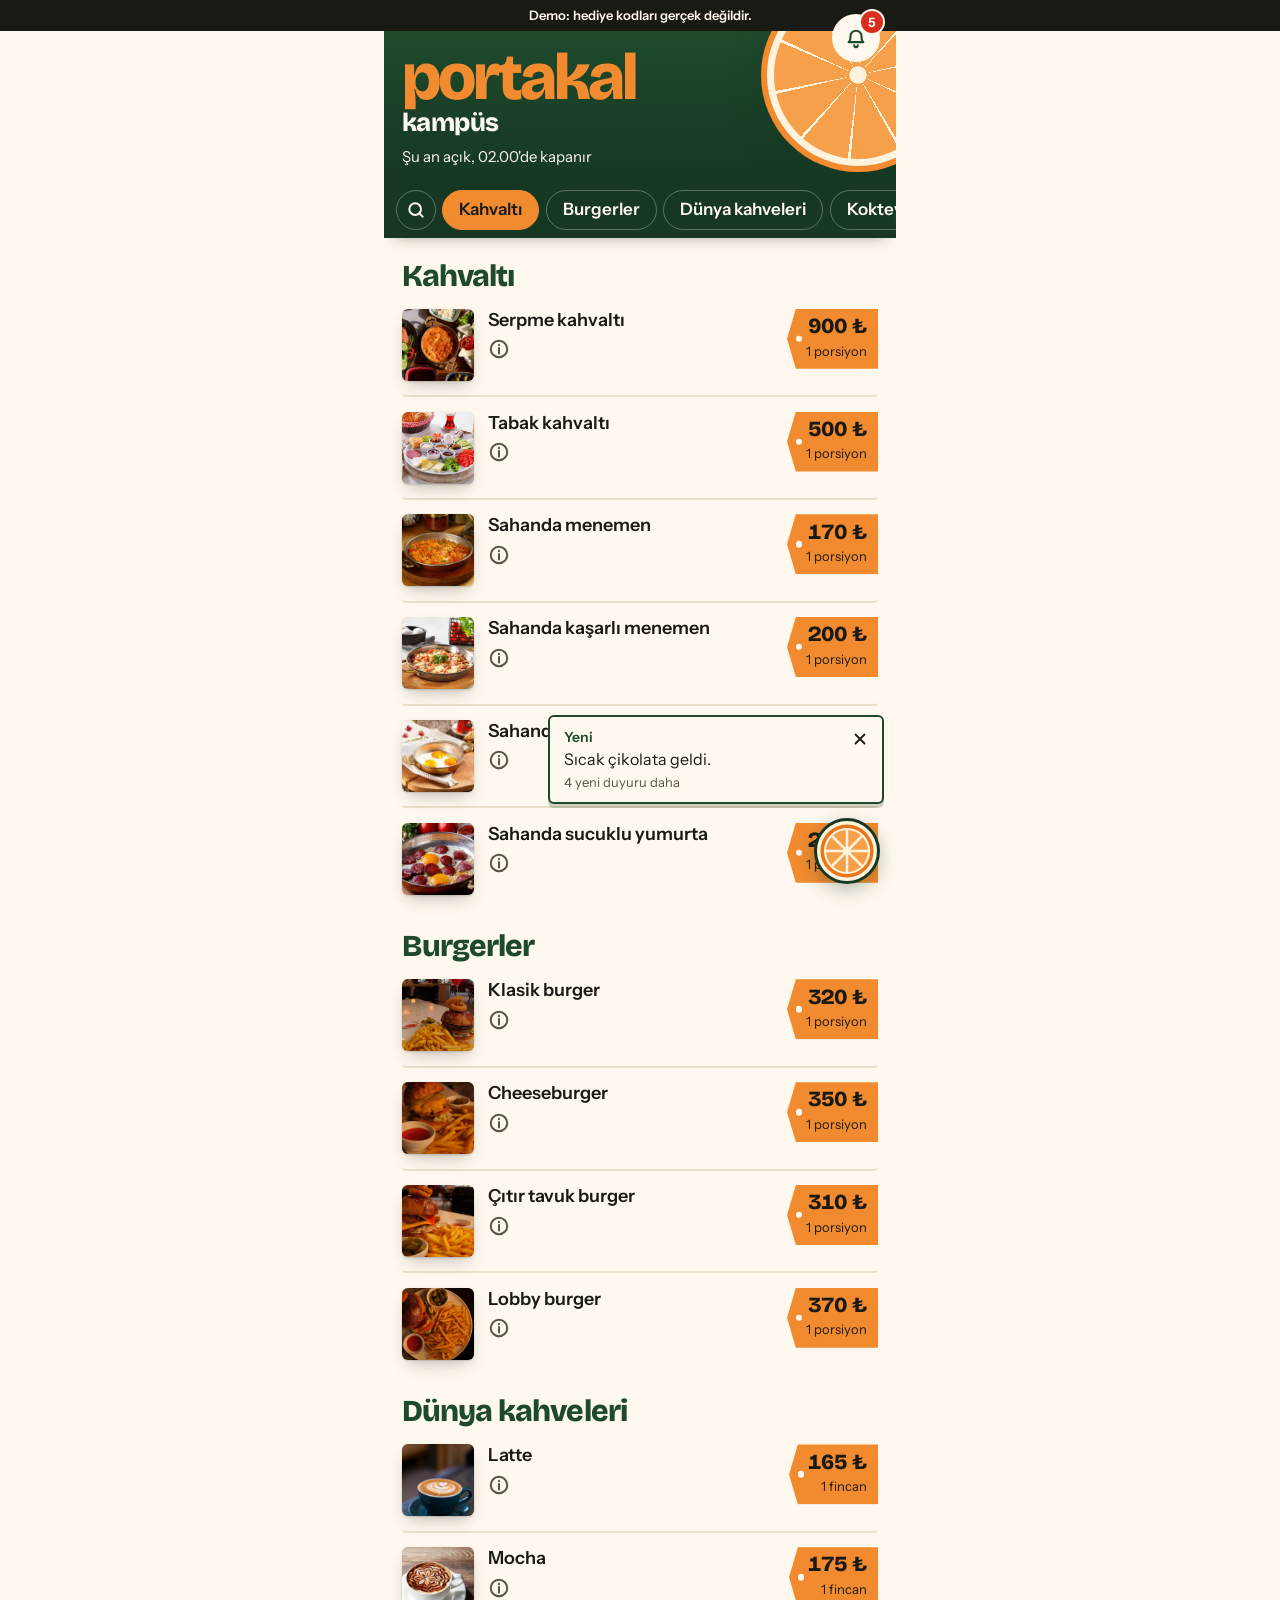
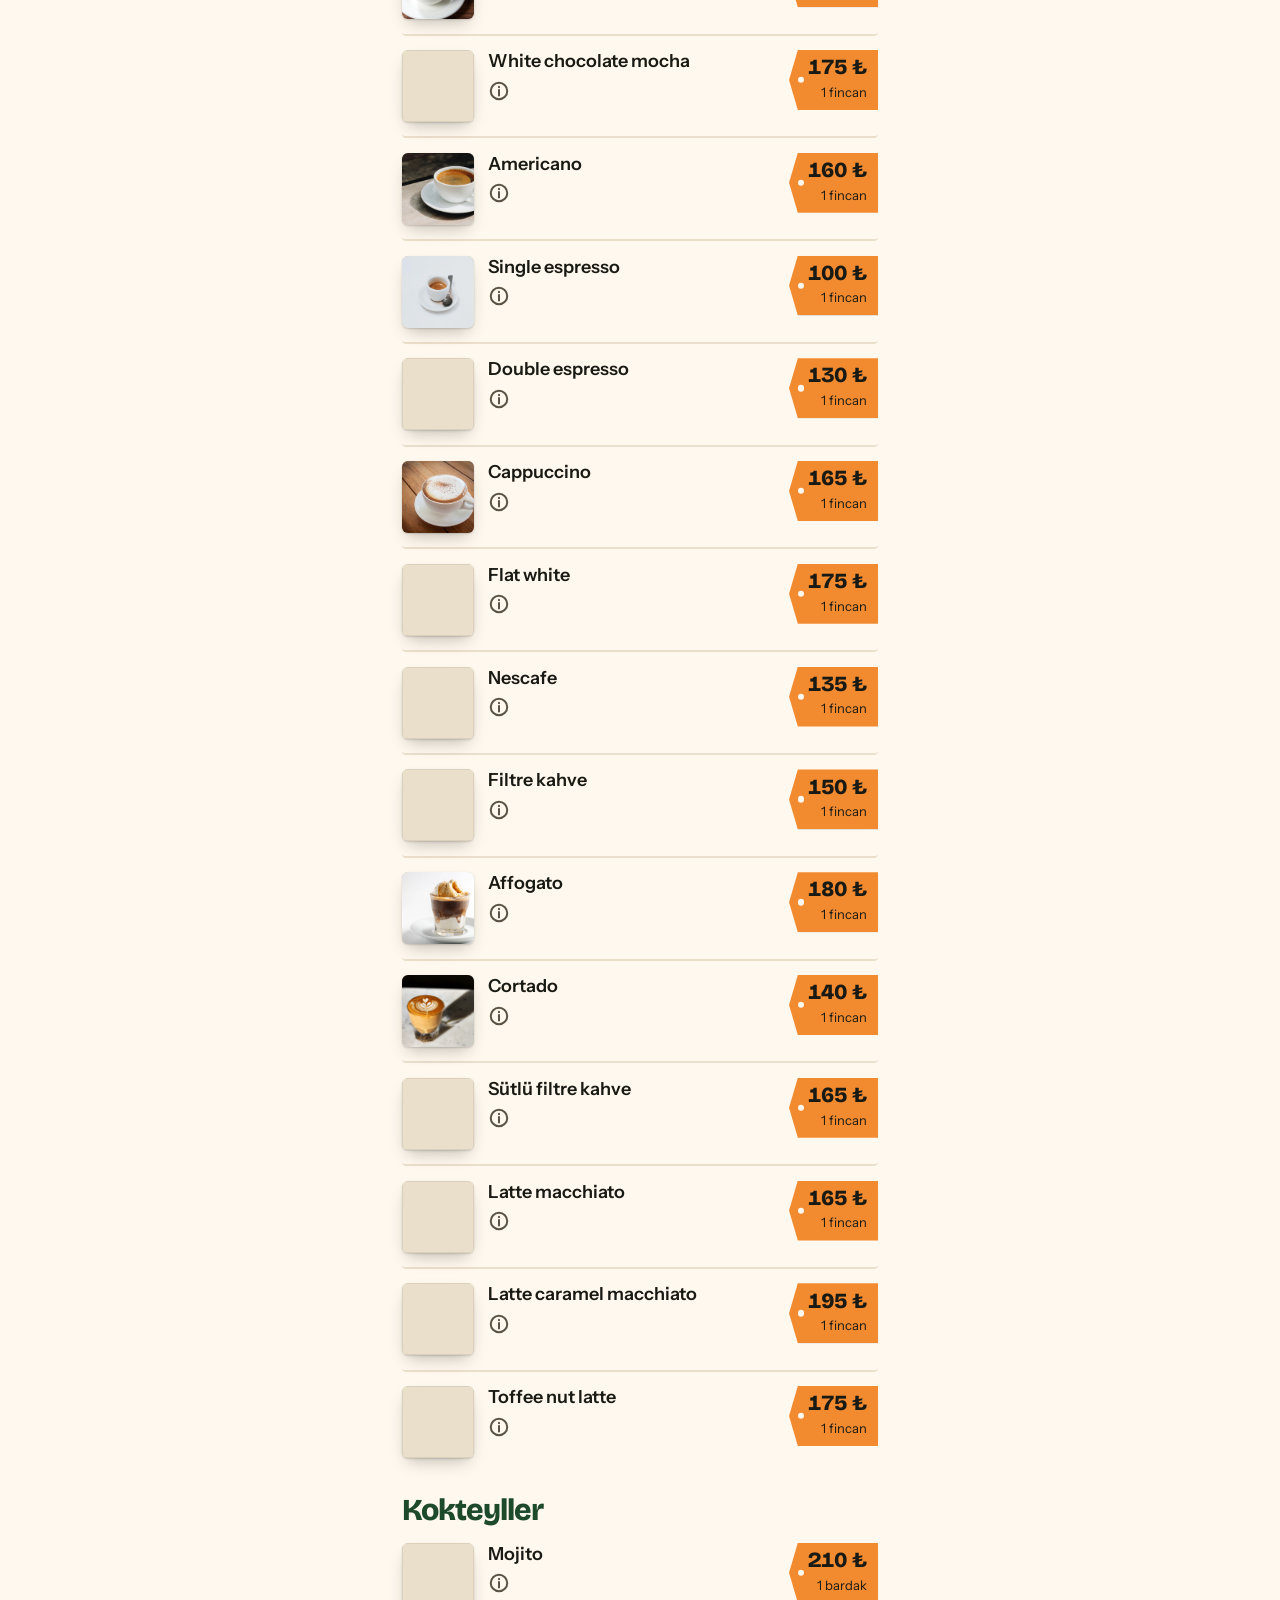
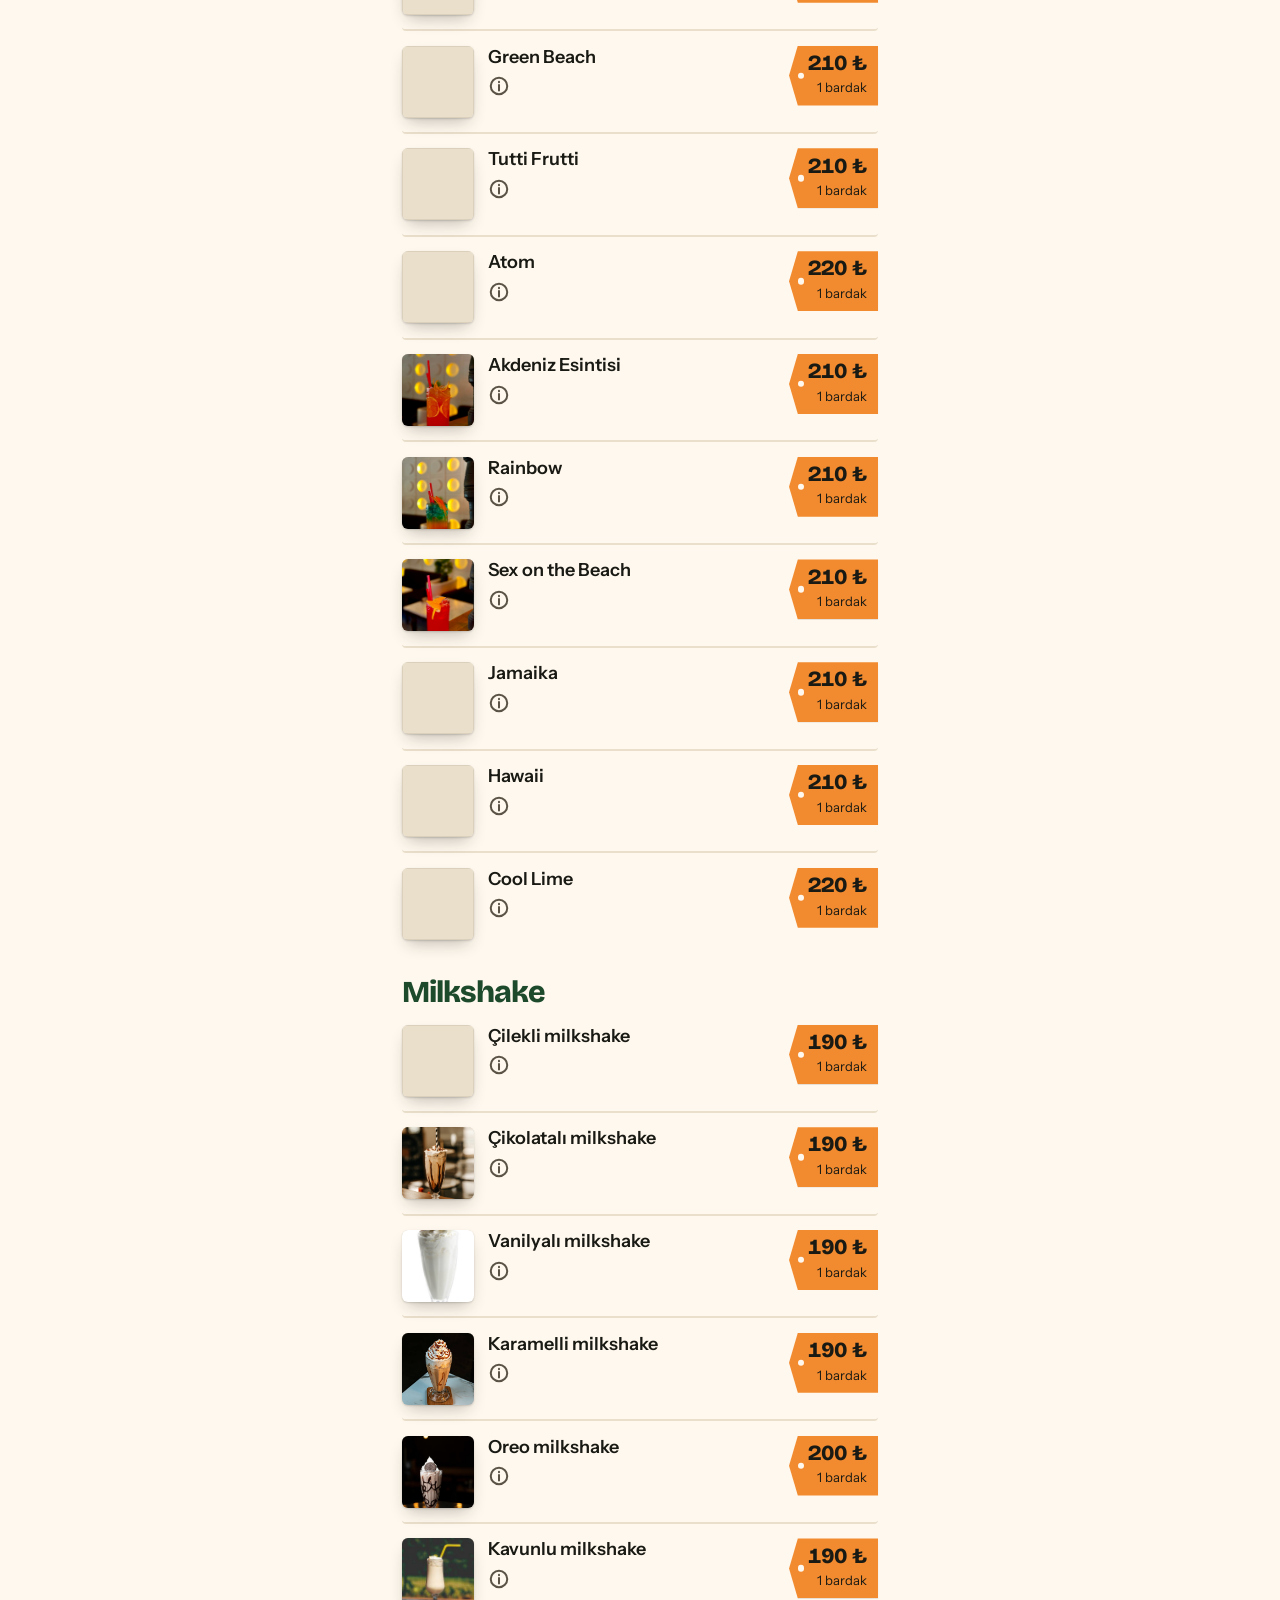
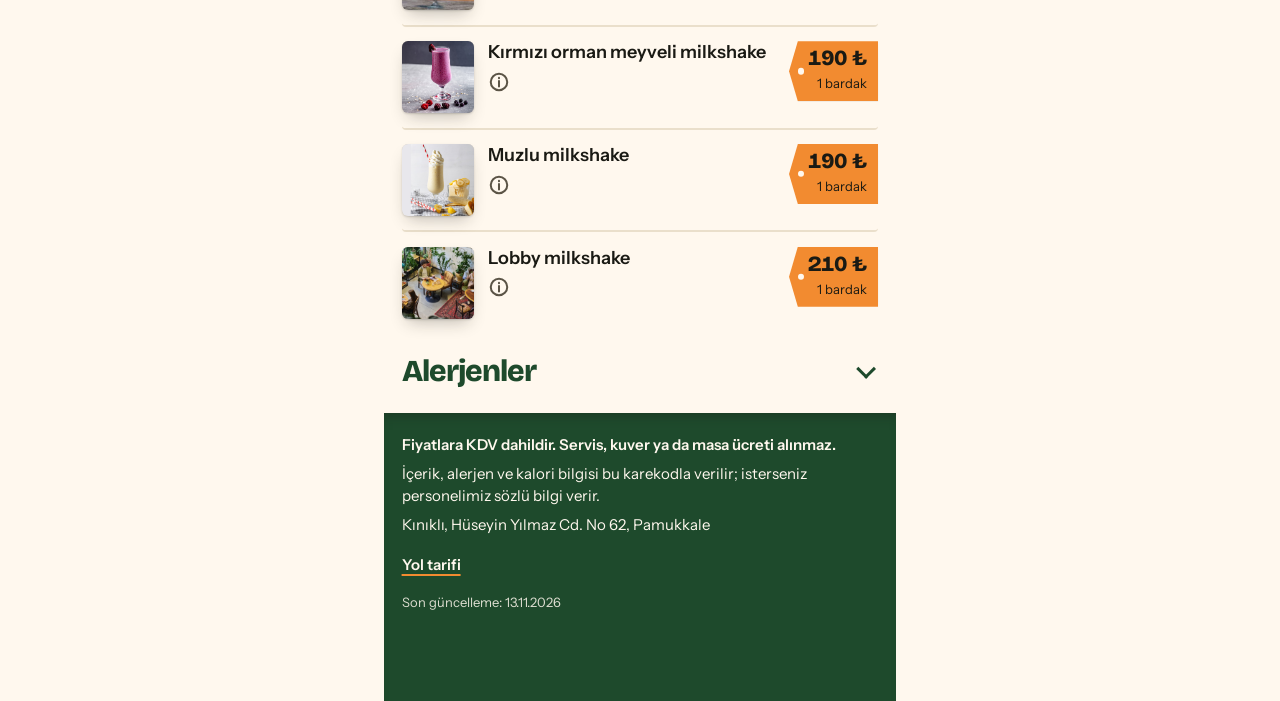
==== commit d43ee543: "Demo: dosya sürümlü adresler Co-Authored-By: Claude Opus 5.5 <noreply@anthropic.com>" ====
--- a/index.html
+++ b/index.html
@@ -2,7 +2,7 @@
 <html lang="tr">
 <head>
 <meta name="robots" content="noindex">
-<script src="demo.js"></script>
+<script src="demo.js?v=9ab72bb9"></script>
 <meta charset="utf-8">
 <meta name="viewport" content="width=device-width, initial-scale=1, viewport-fit=cover">
 <title>Portakal Kampüs Menü ve Fiyatlar</title>
@@ -12,7 +12,7 @@
 <link rel="preconnect" href="https://fonts.googleapis.com">
 <link rel="preconnect" href="https://fonts.gstatic.com" crossorigin>
 <link rel="stylesheet" href="https://fonts.googleapis.com/css2?family=Bricolage+Grotesque:opsz,wght@12..96,500;12..96,800&family=Instrument+Sans:wght@400;600&display=swap">
-<link rel="stylesheet" href="t/portakal.css">
+<link rel="stylesheet" href="t/portakal.css?v=52ac533c">
 <script type="application/ld+json">{"@context":"https://schema.org","@type":"CafeOrCoffeeShop","name":"Portakal Kampüs","address":"Kınıklı, Hüseyin Yılmaz Cd. No 62, Pamukkale","url":"https://anbarci.github.io/hazer-menu-demo/","hasMenu":{"@type":"Menu","hasMenuSection":[{"@type":"MenuSection","name":"Kahvaltı","hasMenuItem":[{"@type":"MenuItem","name":"Serpme kahvaltı","description":"İki kişilik. Peynir tabağı (Ezine, beyaz peynir, çeçil, kuru kayısı, kuru üzüm, salam, ceviz), söğüş (domates, salatalık, mevsim yeşilliği), serpmeler (iki çeşit zeytin, iki çeşit reçel, bal kaymak, fıstık ezmesi, çikolata, zeytinyağlı çörekotlu kuru peynir, çemen), sıcak tabak (patates, sigara böreği, sosis), köy kızartması (patates, kabak, patlıcan, biber), sahanda yumurta, sahanda menemen, sucuk, demlik çay.","offers":{"@type":"Offer","price":900,"priceCurrency":"TRY"}},{"@type":"MenuItem","name":"Tabak kahvaltı","description":"Bal kaymak, reçel, çemen, karışık zeytin, Ezine ve beyaz peynir, çeçil peyniri, domates, salatalık, yeşillik, patates, puf böreği, sosis, sucuk, haşlanmış yumurta, iki çay.","offers":{"@type":"Offer","price":500,"priceCurrency":"TRY"}},{"@type":"MenuItem","name":"Sahanda menemen","offers":{"@type":"Offer","price":170,"priceCurrency":"TRY"}},{"@type":"MenuItem","name":"Sahanda kaşarlı menemen","offers":{"@type":"Offer","price":200,"priceCurrency":"TRY"}},{"@type":"MenuItem","name":"Sahanda yumurta","offers":{"@type":"Offer","price":150,"priceCurrency":"TRY"}},{"@type":"MenuItem","name":"Sahanda sucuklu yumurta","offers":{"@type":"Offer","price":225,"priceCurrency":"TRY"}}]},{"@type":"MenuSection","name":"Burgerler","hasMenuItem":[{"@type":"MenuItem","name":"Klasik burger","description":"Ev yapımı köfte, domates, turşu, marul, burger sos. Patates cipsiyle.","offers":{"@type":"Offer","price":320,"priceCurrency":"TRY"}},{"@type":"MenuItem","name":"Cheeseburger","description":"Ev yapımı köfte, domates, marul, turşu, cheddar, burger sos. Patates cipsiyle.","offers":{"@type":"Offer","price":350,"priceCurrency":"TRY"}},{"@type":"MenuItem","name":"Çıtır tavuk burger","description":"Panelenmiş çıtır tavuk, coleslaw, cheddar, burger sos ve sweet chili sos. Patates cipsiyle.","offers":{"@type":"Offer","price":310,"priceCurrency":"TRY"}},{"@type":"MenuItem","name":"Lobby burger","description":"Ev yapımı köfte, kasap sucuk, cheddar, hellim, karamelize soğan, burger sos, domates, turşu, marul. Patates cipsiyle.","offers":{"@type":"Offer","price":370,"priceCurrency":"TRY"}}]},{"@type":"MenuSection","name":"Dünya kahveleri","hasMenuItem":[{"@type":"MenuItem","name":"Latte","description":"Klasik, karamel ya da vanilya.","offers":{"@type":"Offer","price":165,"priceCurrency":"TRY"}},{"@type":"MenuItem","name":"Mocha","offers":{"@type":"Offer","price":175,"priceCurrency":"TRY"}},{"@type":"MenuItem","name":"White chocolate mocha","offers":{"@type":"Offer","price":175,"priceCurrency":"TRY"}},{"@type":"MenuItem","name":"Americano","offers":{"@type":"Offer","price":160,"priceCurrency":"TRY"}},{"@type":"MenuItem","name":"Single espresso","offers":{"@type":"Offer","price":100,"priceCurrency":"TRY"}},{"@type":"MenuItem","name":"Double espresso","offers":{"@type":"Offer","price":130,"priceCurrency":"TRY"}},{"@type":"MenuItem","name":"Cappuccino","offers":{"@type":"Offer","price":165,"priceCurrency":"TRY"}},{"@type":"MenuItem","name":"Flat white","offers":{"@type":"Offer","price":175,"priceCurrency":"TRY"}},{"@type":"MenuItem","name":"Nescafe","offers":{"@type":"Offer","price":135,"priceCurrency":"TRY"}},{"@type":"MenuItem","name":"Filtre kahve","offers":{"@type":"Offer","price":150,"priceCurrency":"TRY"}},{"@type":"MenuItem","name":"Affogato","offers":{"@type":"Offer","price":180,"priceCurrency":"TRY"}},{"@type":"MenuItem","name":"Cortado","offers":{"@type":"Offer","price":140,"priceCurrency":"TRY"}},{"@type":"MenuItem","name":"Sütlü filtre kahve","offers":{"@type":"Offer","price":165,"priceCurrency":"TRY"}},{"@type":"MenuItem","name":"Latte macchiato","offers":{"@type":"Offer","price":165,"priceCurrency":"TRY"}},{"@type":"MenuItem","name":"Latte caramel macchiato","offers":{"@type":"Offer","price":195,"priceCurrency":"TRY"}},{"@type":"MenuItem","name":"Toffee nut latte","offers":{"@type":"Offer","price":175,"priceCurrency":"TRY"}}]},{"@type":"MenuSection","name":"Kokteyller","hasMenuItem":[{"@type":"MenuItem","name":"Mojito","description":"Nane, lime suyu, şeker şurubu, soda, kırık buz.","offers":{"@type":"Offer","price":210,"priceCurrency":"TRY"}},{"@type":"MenuItem","name":"Green Beach","description":"Yeşil elma püresi, limon suyu, nane şurubu, soda.","offers":{"@type":"Offer","price":210,"priceCurrency":"TRY"}},{"@type":"MenuItem","name":"Tutti Frutti","description":"Tropikal meyve püresi; portakal, ananas ve limon suyu; Sprite.","offers":{"@type":"Offer","price":210,"priceCurrency":"TRY"}},{"@type":"MenuItem","name":"Atom","description":"Nar ve portakal suyu.","offers":{"@type":"Offer","price":220,"priceCurrency":"TRY"}},{"@type":"MenuItem","name":"Akdeniz Esintisi","description":"Greyfurt, portakal ve limon suyu; bal ya da şeker şurubu; soda.","offers":{"@type":"Offer","price":210,"priceCurrency":"TRY"}},{"@type":"MenuItem","name":"Rainbow","description":"Çilek püresi; portakal ve ananas suyu; Sprite; üstünde mavi şurup.","offers":{"@type":"Offer","price":210,"priceCurrency":"TRY"}},{"@type":"MenuItem","name":"Sex on the Beach","description":"Şeftali püresi; portakal, kızılcık ve limon suyu.","offers":{"@type":"Offer","price":210,"priceCurrency":"TRY"}},{"@type":"MenuItem","name":"Jamaika","description":"Ananas suyu, mango püresi, hindistan cevizi şurubu, limon suyu, Sprite.","offers":{"@type":"Offer","price":210,"priceCurrency":"TRY"}},{"@type":"MenuItem","name":"Hawaii","description":"Ananas ve portakal suyu, hindistan cevizi şurubu, limon suyu.","offers":{"@type":"Offer","price":210,"priceCurrency":"TRY"}},{"@type":"MenuItem","name":"Cool Lime","description":"Lime suyu, şeker şurubu, nane, soda.","offers":{"@type":"Offer","price":220,"priceCurrency":"TRY"}}]},{"@type":"MenuSection","name":"Milkshake","hasMenuItem":[{"@type":"MenuItem","name":"Çilekli milkshake","offers":{"@type":"Offer","price":190,"priceCurrency":"TRY"}},{"@type":"MenuItem","name":"Çikolatalı milkshake","offers":{"@type":"Offer","price":190,"priceCurrency":"TRY"}},{"@type":"MenuItem","name":"Vanilyalı milkshake","offers":{"@type":"Offer","price":190,"priceCurrency":"TRY"}},{"@type":"MenuItem","name":"Karamelli milkshake","offers":{"@type":"Offer","price":190,"priceCurrency":"TRY"}},{"@type":"MenuItem","name":"Oreo milkshake","offers":{"@type":"Offer","price":200,"priceCurrency":"TRY"}},{"@type":"MenuItem","name":"Kavunlu milkshake","offers":{"@type":"Offer","price":190,"priceCurrency":"TRY"}},{"@type":"MenuItem","name":"Kırmızı orman meyveli milkshake","offers":{"@type":"Offer","price":190,"priceCurrency":"TRY"}},{"@type":"MenuItem","name":"Muzlu milkshake","offers":{"@type":"Offer","price":190,"priceCurrency":"TRY"}},{"@type":"MenuItem","name":"Lobby milkshake","offers":{"@type":"Offer","price":210,"priceCurrency":"TRY"}}]}]}}</script>
 </head>
 <body class="c">
@@ -146,6 +146,6 @@
     <p class="c-sonuc-not"></p>
   </div>
 </dialog>
-<script src="t/portakal.js" defer></script>
+<script src="t/portakal.js?v=575f956f" defer></script>
 </body>
 </html>
--- a/t/portakal.css
+++ b/t/portakal.css
@@ -155,7 +155,7 @@
 .c-sheet.acik { transform: translateY(0); }
 .c-sheet::backdrop { background: color-mix(in srgb, var(--murekkep) 55%, transparent); opacity: 0; transition: opacity 0.45s ease; }
 .c-sheet.acik::backdrop { opacity: 1; }
-.c-sheet img { display: block; max-width: 100%; max-height: 60dvh; width: auto; height: auto; margin: 0 auto; }
+.c-sheet img { display: block; width: 100%; aspect-ratio: 1 / 1; object-fit: contain; background: color-mix(in srgb, var(--murekkep) 6%, var(--krem)); }
 .c-sheet img[hidden] { display: none; }
 .c-sheet-ust { position: sticky; top: 0; z-index: 1; height: 22px; margin-bottom: -22px; display: grid; place-items: center; touch-action: none; cursor: grab; }
 .c-sheet-tutamac { width: 40px; height: 5px; border-radius: 3px; background: var(--krem); box-shadow: 0 0 0 1px color-mix(in srgb, var(--murekkep) 25%, transparent); }
@@ -170,4 +170,27 @@
 .c-sheet ul { margin: 0.9rem 0 0; padding: 0.8rem 0 0 1.1rem; border-top: 2px solid var(--cizgi); color: var(--soluk); font-size: 0.9375rem; line-height: 1.5; }
 .c-sheet li + li { margin-top: 0.3rem; }
 @media (prefers-reduced-motion: reduce) { .c-sheet, .c-sheet::backdrop { transition: none; } }
+/* derinlik: kâğıt üstüne konmuş katmanlar; gölgeler mürekkep renginden, parlama yok */
+:root { --golge-yakin: color-mix(in srgb, var(--murekkep) 16%, transparent); --golge-uzak: color-mix(in srgb, var(--murekkep) 10%, transparent); }
+.c-bas { background: linear-gradient(180deg, var(--yaprak) 0%, var(--yaprak-koyu) 100%); }
+.c-dilim { filter: drop-shadow(0 8px 14px color-mix(in srgb, var(--yaprak-koyu) 55%, transparent)); }
+.c-sekme { box-shadow: 0 8px 16px -10px color-mix(in srgb, var(--murekkep) 45%, transparent); }
+.c-happy { box-shadow: inset 0 10px 14px -12px color-mix(in srgb, var(--murekkep) 35%, transparent); }
+.c-etiket { filter: drop-shadow(0 1px 0 var(--golge-yakin)) drop-shadow(0 6px 8px var(--golge-uzak)); }
+.c-foto { box-shadow: 0 1px 2px var(--golge-yakin), 0 8px 16px -6px color-mix(in srgb, var(--murekkep) 30%, transparent); }
+.c-foto img { box-shadow: inset 0 0 0 1px color-mix(in srgb, var(--murekkep) 8%, transparent); }
+.c-urun { transition: background-color 0.15s ease-out; border-radius: 4px; }
+.c-urun:active { background: color-mix(in srgb, var(--murekkep) 5%, transparent); }
+.c-sheet { box-shadow: 0 -12px 32px color-mix(in srgb, var(--murekkep) 22%, transparent); }
+.c-sheet img { box-shadow: inset 0 -12px 16px -14px color-mix(in srgb, var(--murekkep) 30%, transparent); }
+.c-ayak { box-shadow: inset 0 12px 16px -14px color-mix(in srgb, var(--murekkep) 60%, transparent); }
+/* oval kategori düğmeleri */
+.c-sekme { gap: 0.4rem; padding: 0.5rem 0.75rem; align-items: center; }
+.c-sekme a { min-height: 40px; padding: 0 1rem; font-size: 1.0625rem; border: 1.5px solid color-mix(in srgb, var(--krem) 30%, transparent); border-radius: 999px; }
+.c-sekme a[aria-current] { background: var(--portakal); border-color: var(--portakal); color: var(--murekkep); }
+.c-ara { width: 40px; min-height: 40px; border: 1.5px solid color-mix(in srgb, var(--krem) 30%, transparent); border-radius: 50%; }
+.c-ara[aria-expanded=true] { background: var(--portakal); border-color: var(--portakal); color: var(--murekkep); }
+.c-arama { top: 56px; }
+.zil-yapisik body::after { height: calc(env(safe-area-inset-top, 0px) + 56px); }
+.zil-yapisik .c-zil { transform: translateY(calc(6px - 0.9rem)) scale(0.917); }
 .demo-serit { margin: 0; padding: 0.4rem 1rem; background: var(--murekkep); color: var(--krem); font: 600 0.8125rem/1.4 var(--govde); text-align: center; }
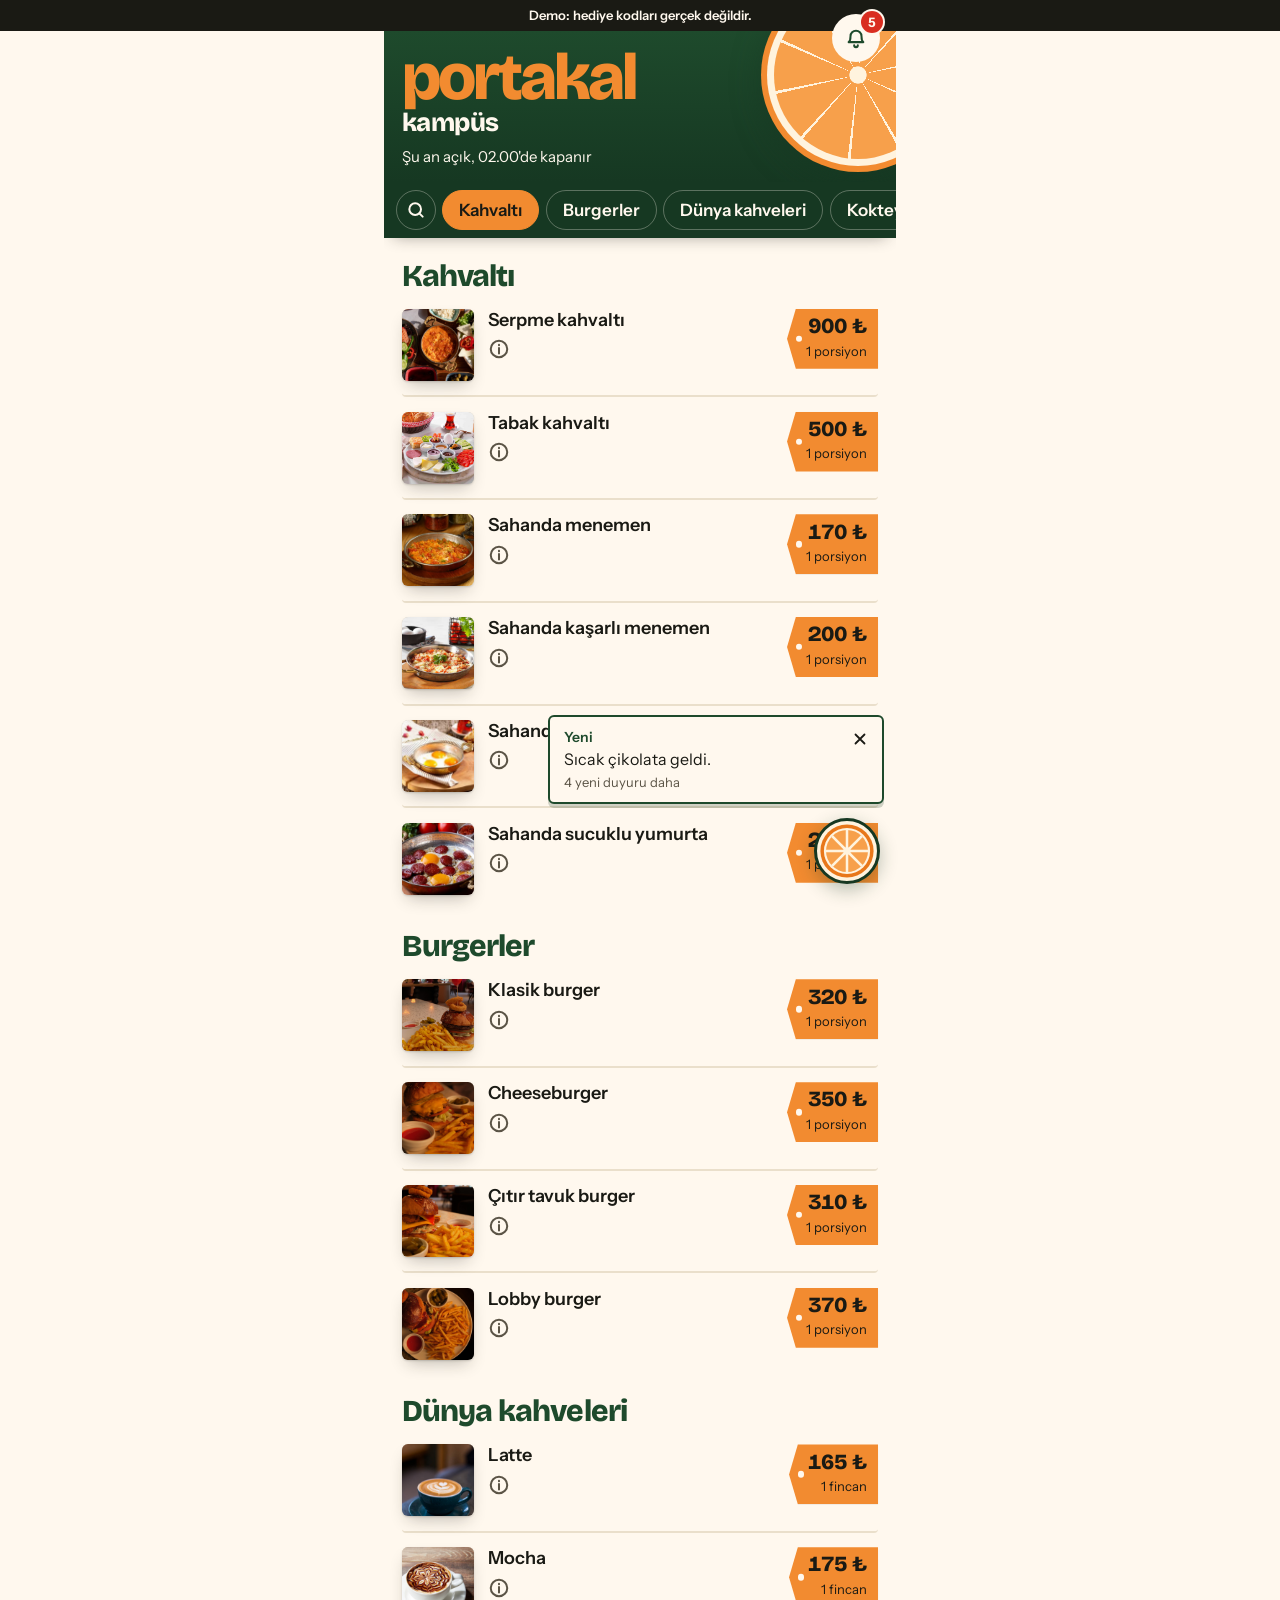
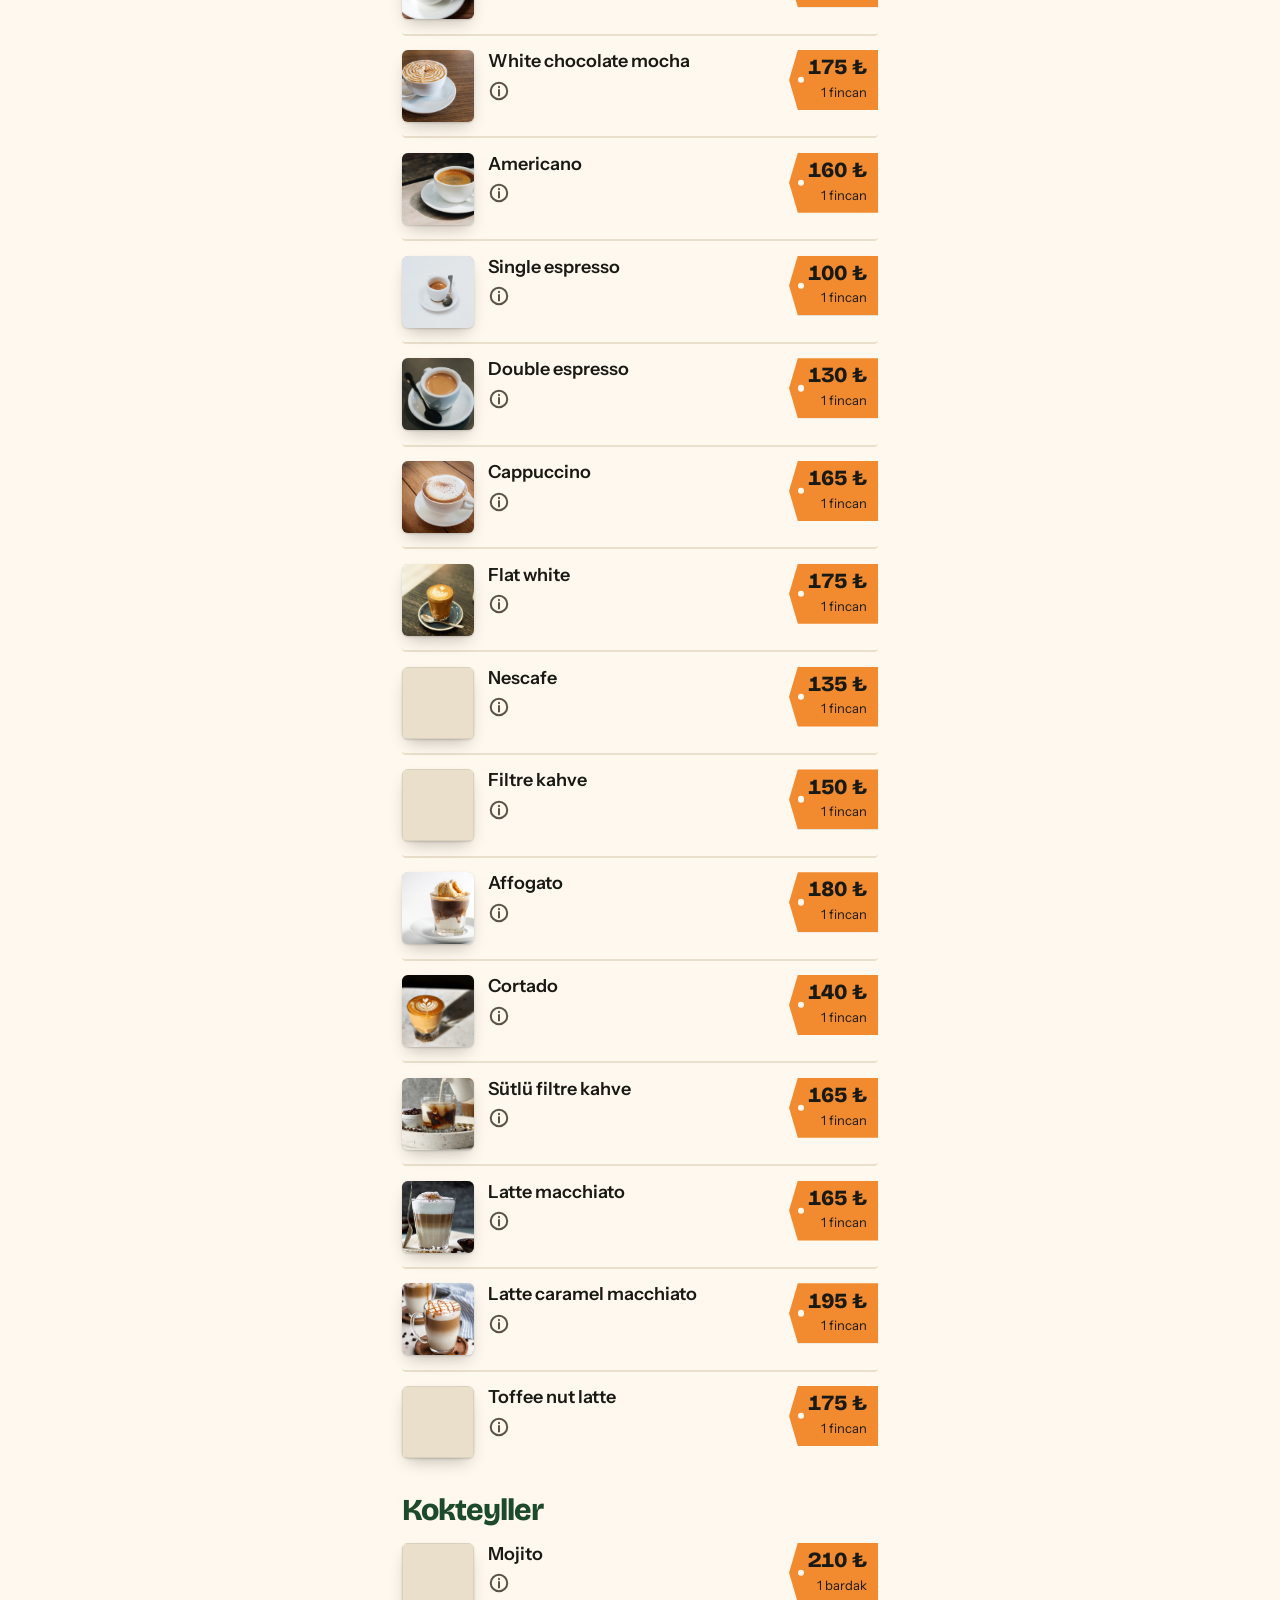
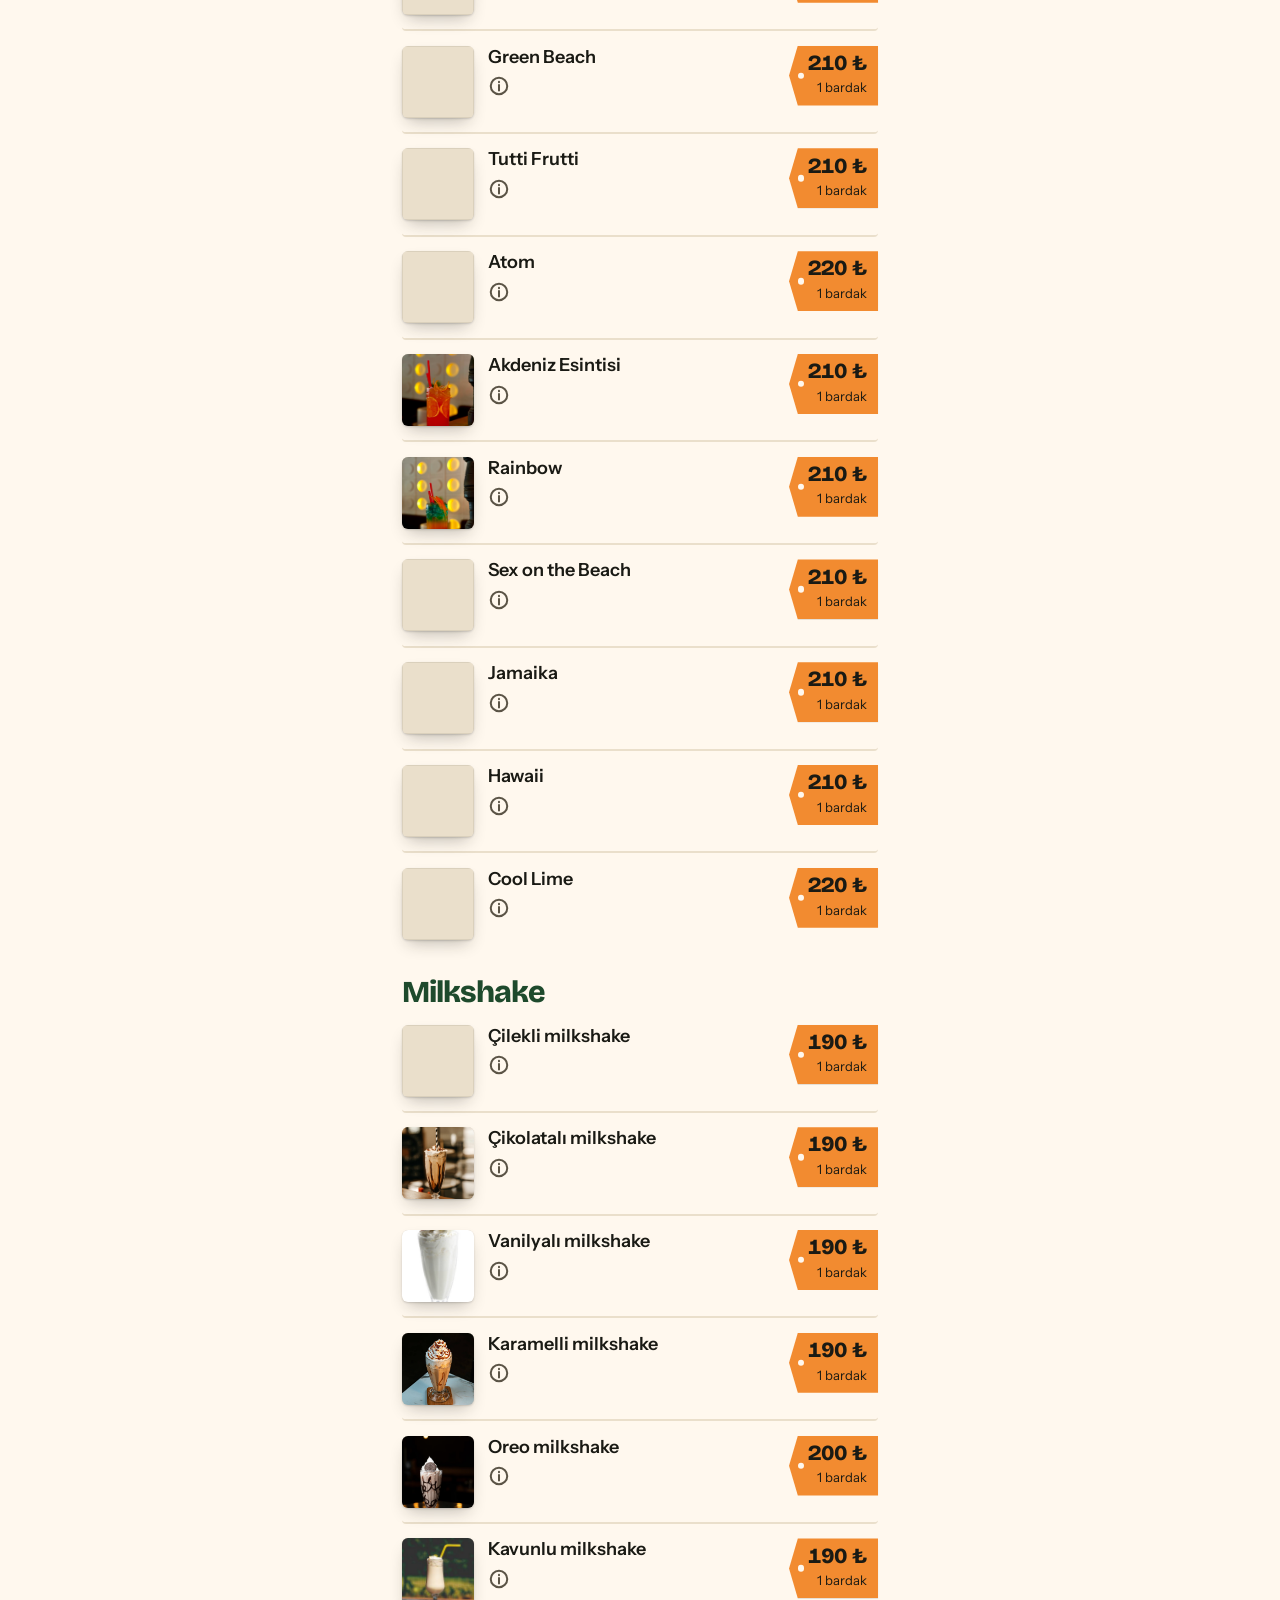
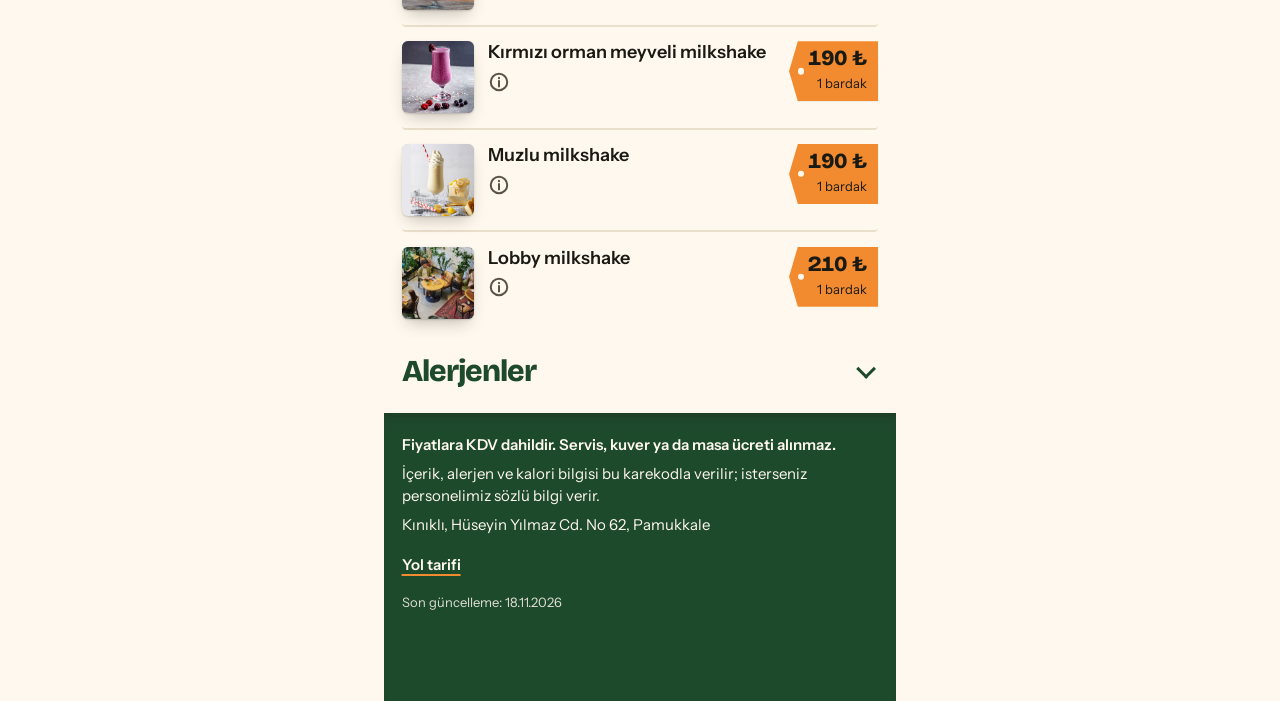
==== commit 346ca73b: "Kategori çubuğu kaydırmayla birlikte kayar Co-Authored-By: Claude Opus 5.5 <noreply@anthropic.com>" ====
--- a/index.html
+++ b/index.html
@@ -114,7 +114,7 @@
         <span>Kınıklı, Hüseyin Yılmaz Cd. No 62, Pamukkale</span>
         <a href="https://www.google.com/maps/search/?api=1&amp;query=Portakal+Kampüs+Kınıklı+Denizli" rel="noopener">Yol tarifi</a>
         
-        <span class="c-guncel">Son güncelleme: 13.11.2026</span>
+        <span class="c-guncel">Son güncelleme: 18.11.2026</span>
       </footer>
 </div>
 <dialog class="c-sheet" aria-labelledby="c-sheet-b"><div class="c-sheet-ust"><span class="c-sheet-tutamac" aria-hidden="true"></span></div><button class="c-sheet-kapat" type="button" aria-label="Kapat"><svg viewBox="0 0 24 24" width="18" height="18" fill="none" stroke="currentColor" stroke-width="2.4" stroke-linecap="round" aria-hidden="true"><path d="M6 6l12 12M18 6L6 18"/></svg></button><img alt="" hidden><div class="c-sheet-govde"><h2 id="c-sheet-b"></h2><div class="c-sheet-fiyat"></div><p class="c-sheet-aciklama"></p><ul></ul></div></dialog>
@@ -146,6 +146,6 @@
     <p class="c-sonuc-not"></p>
   </div>
 </dialog>
-<script src="t/portakal.js?v=575f956f" defer></script>
+<script src="t/portakal.js?v=dd3d6c92" defer></script>
 </body>
 </html>
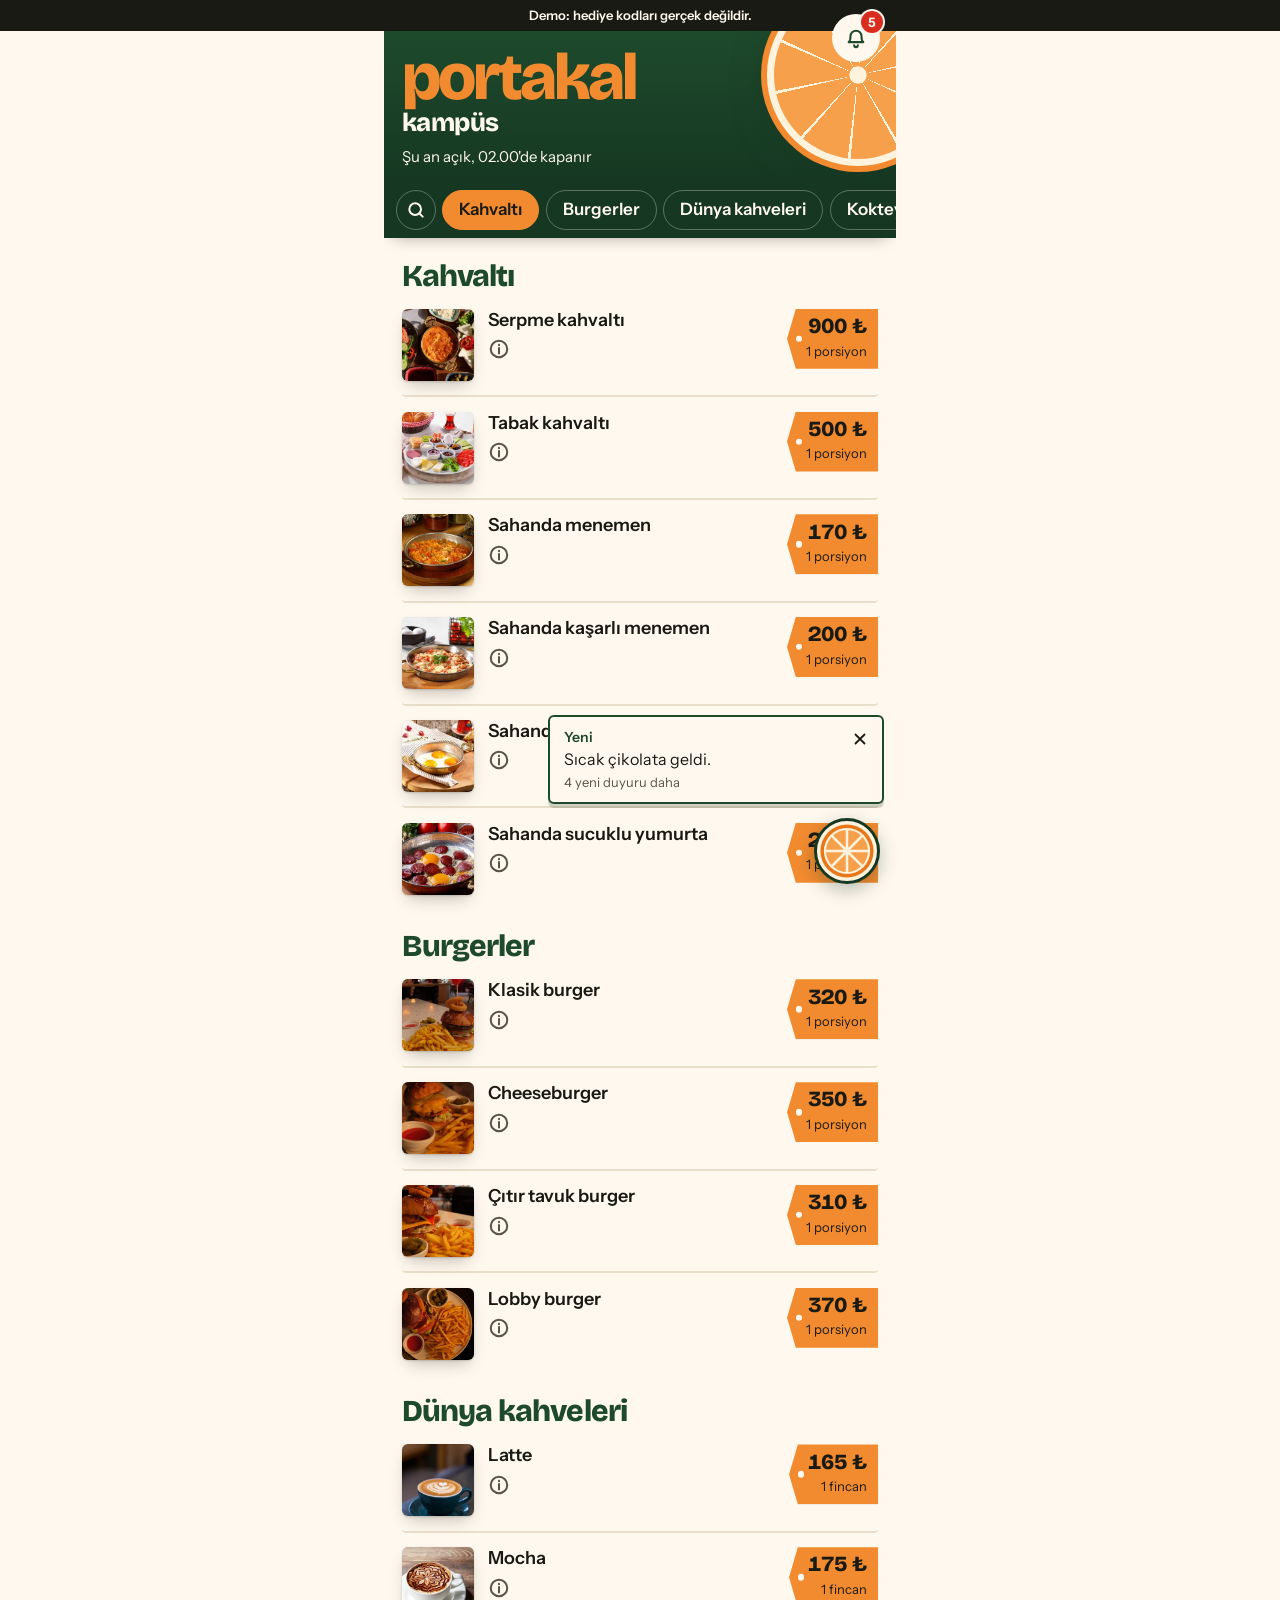
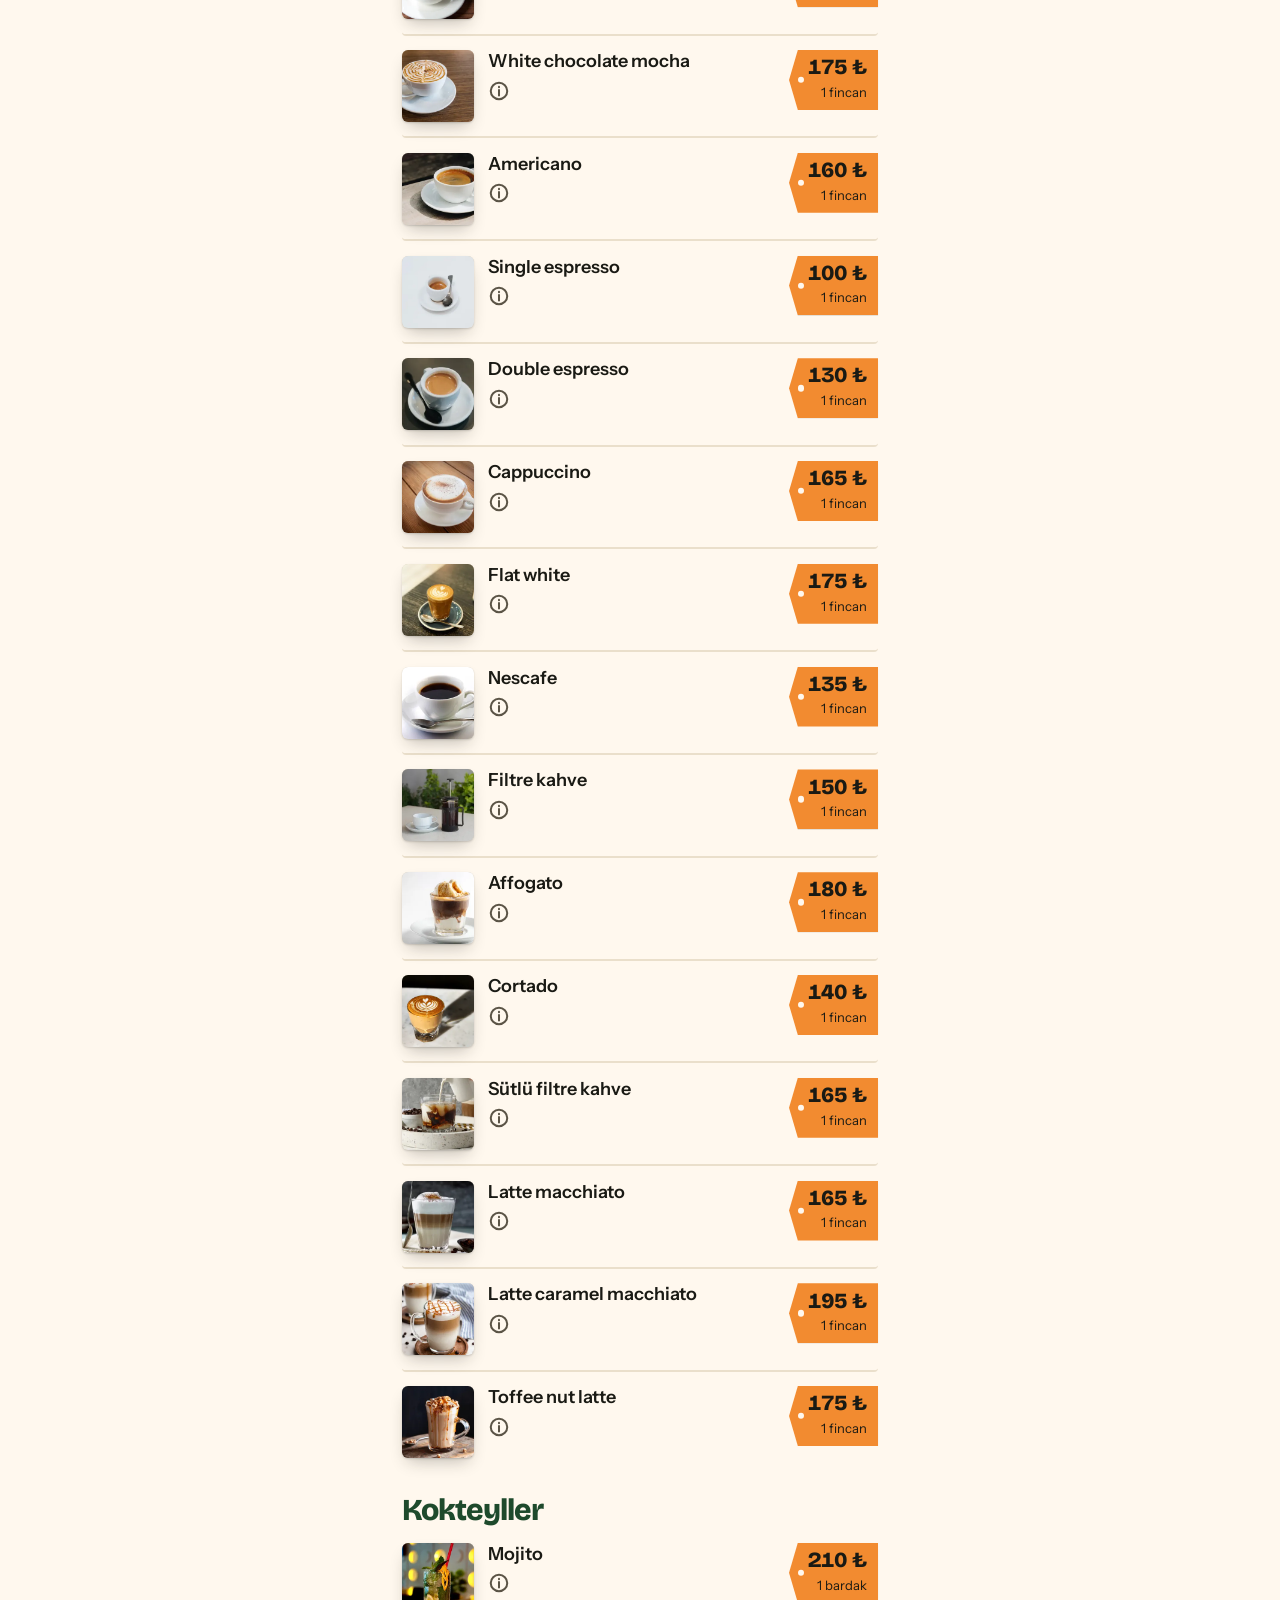
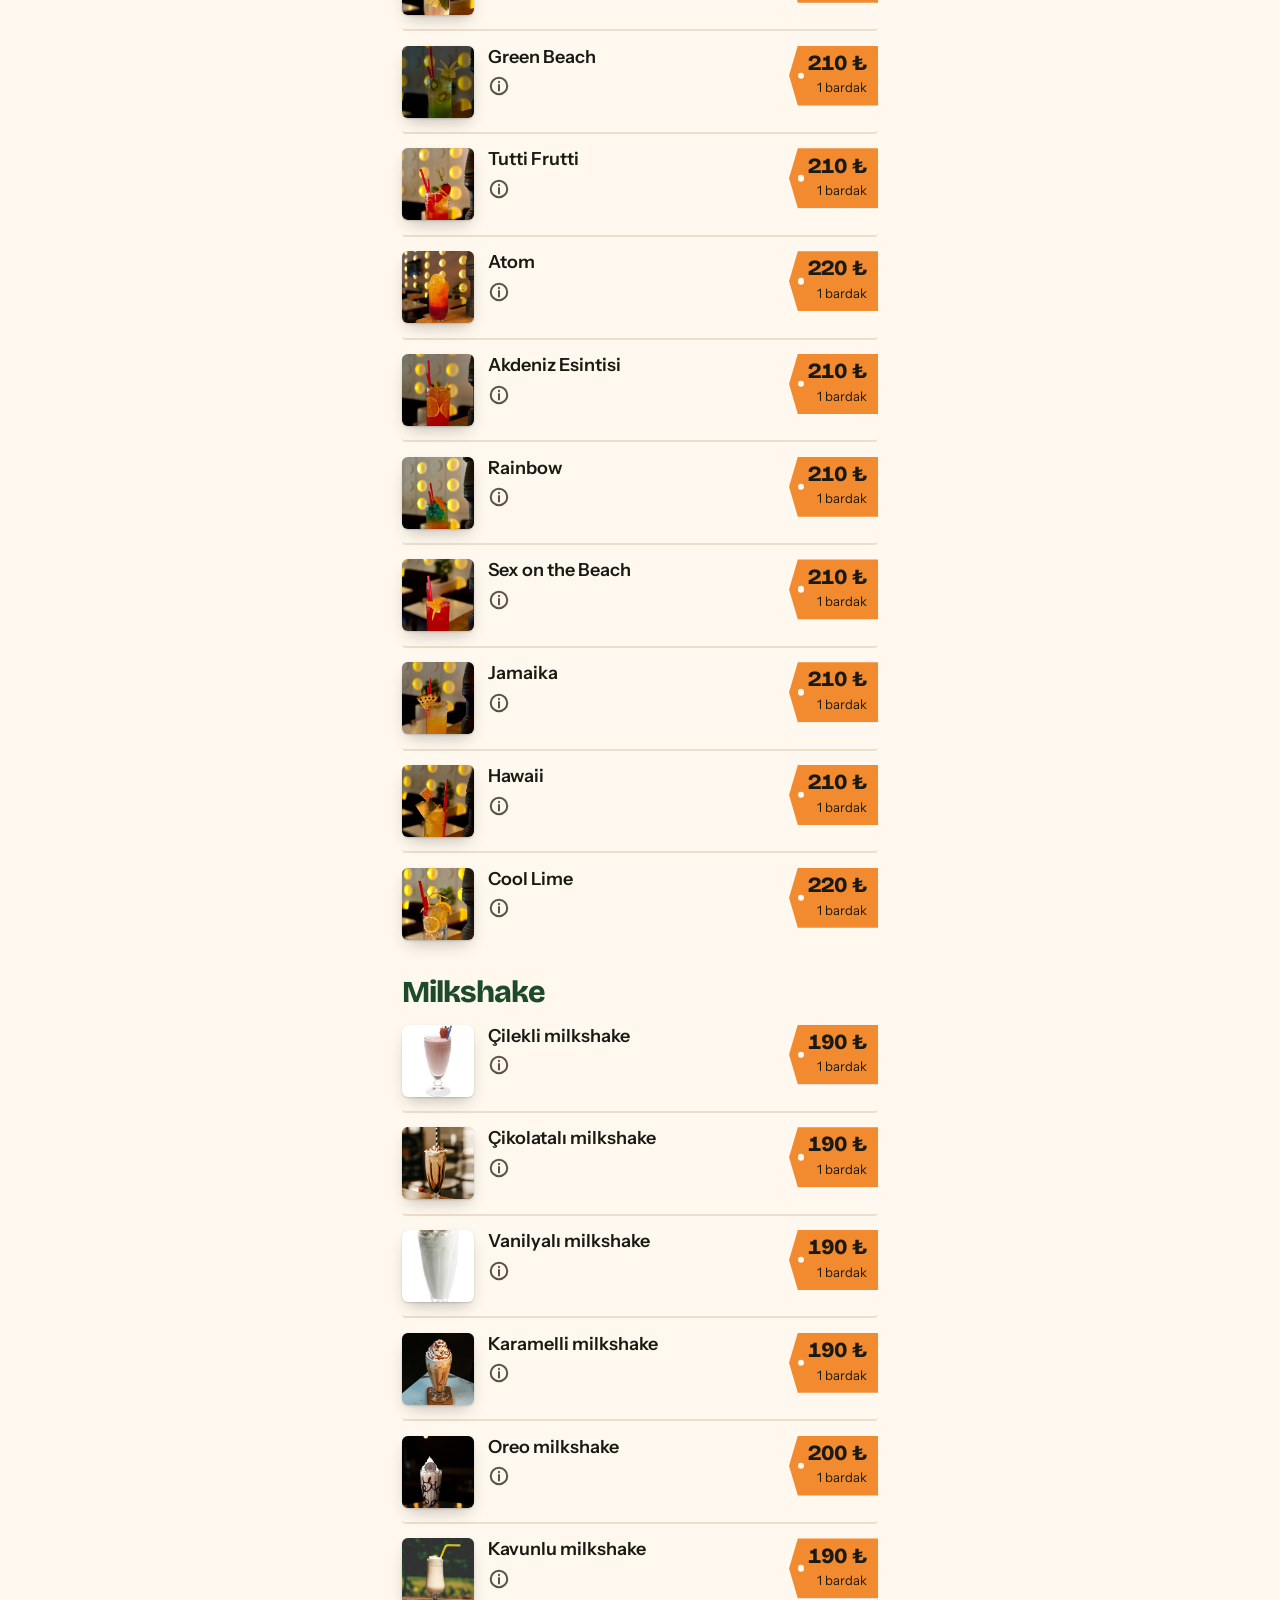
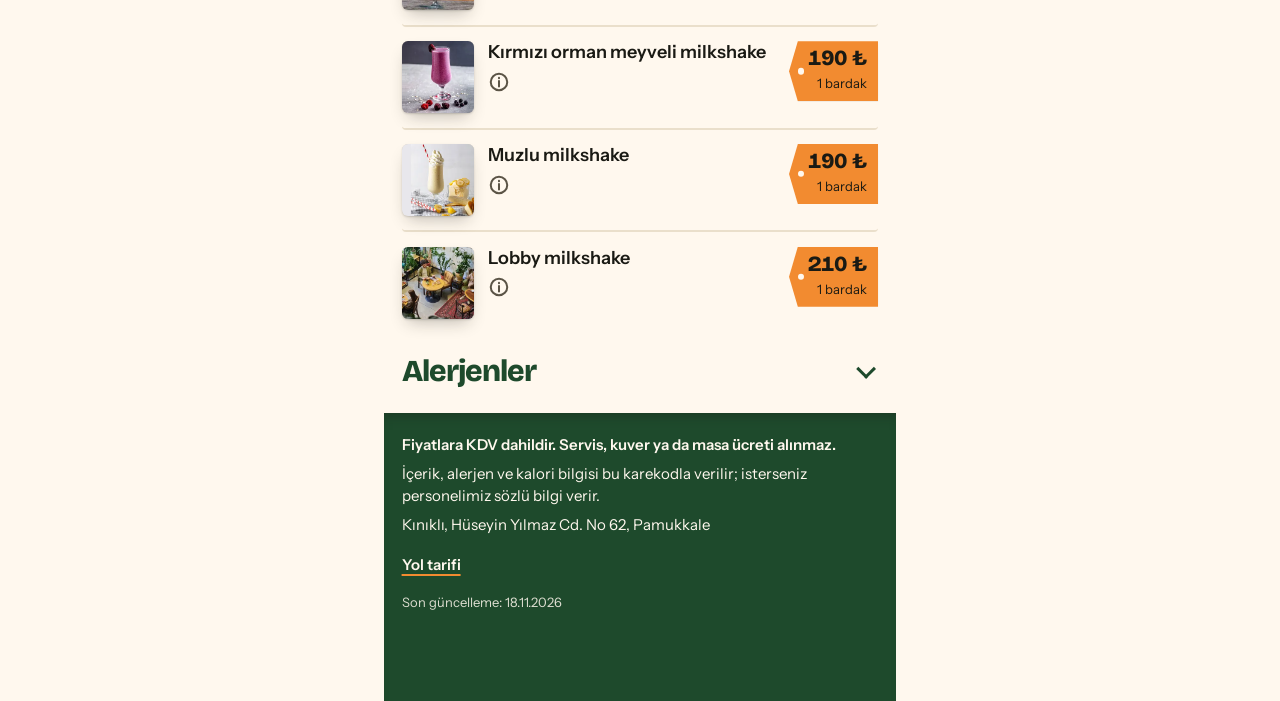
==== commit 952686ae: "Listede küçük fotoğraflar Co-Authored-By: Claude Opus 5.5 <noreply@anthropic.com>" ====
--- a/index.html
+++ b/index.html
@@ -46,59 +46,59 @@
         <p class="c-ara-sonuc" role="status" aria-live="polite"></p>
       </div>
       <section class="c-bolum" id="c-kahvalti"><h2>Kahvaltı</h2>
-        <div class="c-urun c-fotolu" data-ara="serpme kahvaltı iki kişilik. peynir tabağı (ezine, beyaz peynir, çeçil, kuru kayısı, kuru üzüm, salam, ceviz), söğüş (domates, salatalık, mevsim yeşilliği), serpmeler (iki çeşit zeytin, iki çeşit reçel, bal kaymak, fıstık ezmesi, çikolata, zeytinyağlı çörekotlu kuru peynir, çemen), sıcak tabak (patates, sigara böreği, sosis), köy kızartması (patates, kabak, patlıcan, biber), sahanda yumurta, sahanda menemen, sucuk, demlik çay."><button class="c-foto" type="button" aria-label="Serpme kahvaltı fotoğrafını büyüt"><img src="foto/89d65186da9141eb5bd778d6.jpg" alt="" width="72" height="72" loading="lazy" decoding="async"></button><b>Serpme kahvaltı</b><div class="c-etiket"><strong>900 ₺</strong><span>1 porsiyon</span></div><p class="c-p k"><button class="c-alj girilmedi" type="button" aria-label="Alerjen bilgisi girilmedi. İçindekiler ve ayrıntı için dokunun" data-aciklama="İki kişilik. Peynir tabağı (Ezine, beyaz peynir, çeçil, kuru kayısı, kuru üzüm, salam, ceviz), söğüş (domates, salatalık, mevsim yeşilliği), serpmeler (iki çeşit zeytin, iki çeşit reçel, bal kaymak, fıstık ezmesi, çikolata, zeytinyağlı çörekotlu kuru peynir, çemen), sıcak tabak (patates, sigara böreği, sosis), köy kızartması (patates, kabak, patlıcan, biber), sahanda yumurta, sahanda menemen, sucuk, demlik çay." data-ayrinti="[&quot;Alerjen bilgisi için personelimize danışınız.&quot;]"><svg viewBox="0 0 24 24" fill="none" stroke="currentColor" stroke-width="2.2" stroke-linecap="round" aria-hidden="true"><circle cx="12" cy="12" r="9"/><path d="M12 11v6M12 7.5v.5"/></svg></button></p></div>
-        <div class="c-urun c-fotolu" data-ara="tabak kahvaltı bal kaymak, reçel, çemen, karışık zeytin, ezine ve beyaz peynir, çeçil peyniri, domates, salatalık, yeşillik, patates, puf böreği, sosis, sucuk, haşlanmış yumurta, iki çay."><button class="c-foto" type="button" aria-label="Tabak kahvaltı fotoğrafını büyüt"><img src="foto/dd4827a41fdf7ea73b684e0a.jpg" alt="" width="72" height="72" loading="lazy" decoding="async"></button><b>Tabak kahvaltı</b><div class="c-etiket"><strong>500 ₺</strong><span>1 porsiyon</span></div><p class="c-p k"><button class="c-alj girilmedi" type="button" aria-label="Alerjen bilgisi girilmedi. İçindekiler ve ayrıntı için dokunun" data-aciklama="Bal kaymak, reçel, çemen, karışık zeytin, Ezine ve beyaz peynir, çeçil peyniri, domates, salatalık, yeşillik, patates, puf böreği, sosis, sucuk, haşlanmış yumurta, iki çay." data-ayrinti="[&quot;Alerjen bilgisi için personelimize danışınız.&quot;]"><svg viewBox="0 0 24 24" fill="none" stroke="currentColor" stroke-width="2.2" stroke-linecap="round" aria-hidden="true"><circle cx="12" cy="12" r="9"/><path d="M12 11v6M12 7.5v.5"/></svg></button></p></div>
-        <div class="c-urun c-fotolu" data-ara="sahanda menemen "><button class="c-foto" type="button" aria-label="Sahanda menemen fotoğrafını büyüt"><img src="foto/0a012876c3bfa3204649a157.jpg" alt="" width="72" height="72" loading="lazy" decoding="async"></button><b>Sahanda menemen</b><div class="c-etiket"><strong>170 ₺</strong><span>1 porsiyon</span></div><p class="c-p k"><button class="c-alj girilmedi" type="button" aria-label="Alerjen bilgisi girilmedi. İçindekiler ve ayrıntı için dokunun" data-aciklama="" data-ayrinti="[&quot;Alerjen bilgisi için personelimize danışınız.&quot;]"><svg viewBox="0 0 24 24" fill="none" stroke="currentColor" stroke-width="2.2" stroke-linecap="round" aria-hidden="true"><circle cx="12" cy="12" r="9"/><path d="M12 11v6M12 7.5v.5"/></svg></button></p></div>
-        <div class="c-urun c-fotolu" data-ara="sahanda kaşarlı menemen "><button class="c-foto" type="button" aria-label="Sahanda kaşarlı menemen fotoğrafını büyüt"><img src="foto/67da8b4f5151452aec1203d0.jpg" alt="" width="72" height="72" loading="lazy" decoding="async"></button><b>Sahanda kaşarlı menemen</b><div class="c-etiket"><strong>200 ₺</strong><span>1 porsiyon</span></div><p class="c-p k"><button class="c-alj girilmedi" type="button" aria-label="Alerjen bilgisi girilmedi. İçindekiler ve ayrıntı için dokunun" data-aciklama="" data-ayrinti="[&quot;Alerjen bilgisi için personelimize danışınız.&quot;]"><svg viewBox="0 0 24 24" fill="none" stroke="currentColor" stroke-width="2.2" stroke-linecap="round" aria-hidden="true"><circle cx="12" cy="12" r="9"/><path d="M12 11v6M12 7.5v.5"/></svg></button></p></div>
-        <div class="c-urun c-fotolu" data-ara="sahanda yumurta "><button class="c-foto" type="button" aria-label="Sahanda yumurta fotoğrafını büyüt"><img src="foto/f9eebc6e29d0c830ad3c6025.jpg" alt="" width="72" height="72" loading="lazy" decoding="async"></button><b>Sahanda yumurta</b><div class="c-etiket"><strong>150 ₺</strong><span>1 porsiyon</span></div><p class="c-p k"><button class="c-alj girilmedi" type="button" aria-label="Alerjen bilgisi girilmedi. İçindekiler ve ayrıntı için dokunun" data-aciklama="" data-ayrinti="[&quot;Alerjen bilgisi için personelimize danışınız.&quot;]"><svg viewBox="0 0 24 24" fill="none" stroke="currentColor" stroke-width="2.2" stroke-linecap="round" aria-hidden="true"><circle cx="12" cy="12" r="9"/><path d="M12 11v6M12 7.5v.5"/></svg></button></p></div>
-        <div class="c-urun c-fotolu" data-ara="sahanda sucuklu yumurta "><button class="c-foto" type="button" aria-label="Sahanda sucuklu yumurta fotoğrafını büyüt"><img src="foto/406448e775eee2ce07870e2b.jpg" alt="" width="72" height="72" loading="lazy" decoding="async"></button><b>Sahanda sucuklu yumurta</b><div class="c-etiket"><strong>225 ₺</strong><span>1 porsiyon</span></div><p class="c-p k"><button class="c-alj girilmedi" type="button" aria-label="Alerjen bilgisi girilmedi. İçindekiler ve ayrıntı için dokunun" data-aciklama="" data-ayrinti="[&quot;Alerjen bilgisi için personelimize danışınız.&quot;]"><svg viewBox="0 0 24 24" fill="none" stroke="currentColor" stroke-width="2.2" stroke-linecap="round" aria-hidden="true"><circle cx="12" cy="12" r="9"/><path d="M12 11v6M12 7.5v.5"/></svg></button></p></div>
+        <div class="c-urun c-fotolu" data-ara="serpme kahvaltı iki kişilik. peynir tabağı (ezine, beyaz peynir, çeçil, kuru kayısı, kuru üzüm, salam, ceviz), söğüş (domates, salatalık, mevsim yeşilliği), serpmeler (iki çeşit zeytin, iki çeşit reçel, bal kaymak, fıstık ezmesi, çikolata, zeytinyağlı çörekotlu kuru peynir, çemen), sıcak tabak (patates, sigara böreği, sosis), köy kızartması (patates, kabak, patlıcan, biber), sahanda yumurta, sahanda menemen, sucuk, demlik çay."><button class="c-foto" type="button" aria-label="Serpme kahvaltı fotoğrafını büyüt"><img src="foto/k-89d65186da9141eb5bd778d6.jpg" data-buyuk="foto/89d65186da9141eb5bd778d6.jpg" alt="" width="72" height="72" loading="lazy" decoding="async"></button><b>Serpme kahvaltı</b><div class="c-etiket"><strong>900 ₺</strong><span>1 porsiyon</span></div><p class="c-p k"><button class="c-alj girilmedi" type="button" aria-label="Alerjen bilgisi girilmedi. İçindekiler ve ayrıntı için dokunun" data-aciklama="İki kişilik. Peynir tabağı (Ezine, beyaz peynir, çeçil, kuru kayısı, kuru üzüm, salam, ceviz), söğüş (domates, salatalık, mevsim yeşilliği), serpmeler (iki çeşit zeytin, iki çeşit reçel, bal kaymak, fıstık ezmesi, çikolata, zeytinyağlı çörekotlu kuru peynir, çemen), sıcak tabak (patates, sigara böreği, sosis), köy kızartması (patates, kabak, patlıcan, biber), sahanda yumurta, sahanda menemen, sucuk, demlik çay." data-ayrinti="[&quot;Alerjen bilgisi için personelimize danışınız.&quot;]"><svg viewBox="0 0 24 24" fill="none" stroke="currentColor" stroke-width="2.2" stroke-linecap="round" aria-hidden="true"><circle cx="12" cy="12" r="9"/><path d="M12 11v6M12 7.5v.5"/></svg></button></p></div>
+        <div class="c-urun c-fotolu" data-ara="tabak kahvaltı bal kaymak, reçel, çemen, karışık zeytin, ezine ve beyaz peynir, çeçil peyniri, domates, salatalık, yeşillik, patates, puf böreği, sosis, sucuk, haşlanmış yumurta, iki çay."><button class="c-foto" type="button" aria-label="Tabak kahvaltı fotoğrafını büyüt"><img src="foto/k-dd4827a41fdf7ea73b684e0a.jpg" data-buyuk="foto/dd4827a41fdf7ea73b684e0a.jpg" alt="" width="72" height="72" loading="lazy" decoding="async"></button><b>Tabak kahvaltı</b><div class="c-etiket"><strong>500 ₺</strong><span>1 porsiyon</span></div><p class="c-p k"><button class="c-alj girilmedi" type="button" aria-label="Alerjen bilgisi girilmedi. İçindekiler ve ayrıntı için dokunun" data-aciklama="Bal kaymak, reçel, çemen, karışık zeytin, Ezine ve beyaz peynir, çeçil peyniri, domates, salatalık, yeşillik, patates, puf böreği, sosis, sucuk, haşlanmış yumurta, iki çay." data-ayrinti="[&quot;Alerjen bilgisi için personelimize danışınız.&quot;]"><svg viewBox="0 0 24 24" fill="none" stroke="currentColor" stroke-width="2.2" stroke-linecap="round" aria-hidden="true"><circle cx="12" cy="12" r="9"/><path d="M12 11v6M12 7.5v.5"/></svg></button></p></div>
+        <div class="c-urun c-fotolu" data-ara="sahanda menemen "><button class="c-foto" type="button" aria-label="Sahanda menemen fotoğrafını büyüt"><img src="foto/k-0a012876c3bfa3204649a157.jpg" data-buyuk="foto/0a012876c3bfa3204649a157.jpg" alt="" width="72" height="72" loading="lazy" decoding="async"></button><b>Sahanda menemen</b><div class="c-etiket"><strong>170 ₺</strong><span>1 porsiyon</span></div><p class="c-p k"><button class="c-alj girilmedi" type="button" aria-label="Alerjen bilgisi girilmedi. İçindekiler ve ayrıntı için dokunun" data-aciklama="" data-ayrinti="[&quot;Alerjen bilgisi için personelimize danışınız.&quot;]"><svg viewBox="0 0 24 24" fill="none" stroke="currentColor" stroke-width="2.2" stroke-linecap="round" aria-hidden="true"><circle cx="12" cy="12" r="9"/><path d="M12 11v6M12 7.5v.5"/></svg></button></p></div>
+        <div class="c-urun c-fotolu" data-ara="sahanda kaşarlı menemen "><button class="c-foto" type="button" aria-label="Sahanda kaşarlı menemen fotoğrafını büyüt"><img src="foto/k-67da8b4f5151452aec1203d0.jpg" data-buyuk="foto/67da8b4f5151452aec1203d0.jpg" alt="" width="72" height="72" loading="lazy" decoding="async"></button><b>Sahanda kaşarlı menemen</b><div class="c-etiket"><strong>200 ₺</strong><span>1 porsiyon</span></div><p class="c-p k"><button class="c-alj girilmedi" type="button" aria-label="Alerjen bilgisi girilmedi. İçindekiler ve ayrıntı için dokunun" data-aciklama="" data-ayrinti="[&quot;Alerjen bilgisi için personelimize danışınız.&quot;]"><svg viewBox="0 0 24 24" fill="none" stroke="currentColor" stroke-width="2.2" stroke-linecap="round" aria-hidden="true"><circle cx="12" cy="12" r="9"/><path d="M12 11v6M12 7.5v.5"/></svg></button></p></div>
+        <div class="c-urun c-fotolu" data-ara="sahanda yumurta "><button class="c-foto" type="button" aria-label="Sahanda yumurta fotoğrafını büyüt"><img src="foto/k-f9eebc6e29d0c830ad3c6025.jpg" data-buyuk="foto/f9eebc6e29d0c830ad3c6025.jpg" alt="" width="72" height="72" loading="lazy" decoding="async"></button><b>Sahanda yumurta</b><div class="c-etiket"><strong>150 ₺</strong><span>1 porsiyon</span></div><p class="c-p k"><button class="c-alj girilmedi" type="button" aria-label="Alerjen bilgisi girilmedi. İçindekiler ve ayrıntı için dokunun" data-aciklama="" data-ayrinti="[&quot;Alerjen bilgisi için personelimize danışınız.&quot;]"><svg viewBox="0 0 24 24" fill="none" stroke="currentColor" stroke-width="2.2" stroke-linecap="round" aria-hidden="true"><circle cx="12" cy="12" r="9"/><path d="M12 11v6M12 7.5v.5"/></svg></button></p></div>
+        <div class="c-urun c-fotolu" data-ara="sahanda sucuklu yumurta "><button class="c-foto" type="button" aria-label="Sahanda sucuklu yumurta fotoğrafını büyüt"><img src="foto/k-406448e775eee2ce07870e2b.jpg" data-buyuk="foto/406448e775eee2ce07870e2b.jpg" alt="" width="72" height="72" loading="lazy" decoding="async"></button><b>Sahanda sucuklu yumurta</b><div class="c-etiket"><strong>225 ₺</strong><span>1 porsiyon</span></div><p class="c-p k"><button class="c-alj girilmedi" type="button" aria-label="Alerjen bilgisi girilmedi. İçindekiler ve ayrıntı için dokunun" data-aciklama="" data-ayrinti="[&quot;Alerjen bilgisi için personelimize danışınız.&quot;]"><svg viewBox="0 0 24 24" fill="none" stroke="currentColor" stroke-width="2.2" stroke-linecap="round" aria-hidden="true"><circle cx="12" cy="12" r="9"/><path d="M12 11v6M12 7.5v.5"/></svg></button></p></div>
       </section>
       <section class="c-bolum" id="c-burgerler"><h2>Burgerler</h2>
-        <div class="c-urun c-fotolu" data-ara="klasik burger ev yapımı köfte, domates, turşu, marul, burger sos. patates cipsiyle."><button class="c-foto" type="button" aria-label="Klasik burger fotoğrafını büyüt"><img src="foto/75d4fd40424e2749db31ea71.jpg" alt="" width="72" height="72" loading="lazy" decoding="async"></button><b>Klasik burger</b><div class="c-etiket"><strong>320 ₺</strong><span>1 porsiyon</span></div><p class="c-p k"><button class="c-alj girilmedi" type="button" aria-label="Alerjen bilgisi girilmedi. İçindekiler ve ayrıntı için dokunun" data-aciklama="Ev yapımı köfte, domates, turşu, marul, burger sos. Patates cipsiyle." data-ayrinti="[&quot;Alerjen bilgisi için personelimize danışınız.&quot;]"><svg viewBox="0 0 24 24" fill="none" stroke="currentColor" stroke-width="2.2" stroke-linecap="round" aria-hidden="true"><circle cx="12" cy="12" r="9"/><path d="M12 11v6M12 7.5v.5"/></svg></button></p></div>
-        <div class="c-urun c-fotolu" data-ara="cheeseburger ev yapımı köfte, domates, marul, turşu, cheddar, burger sos. patates cipsiyle."><button class="c-foto" type="button" aria-label="Cheeseburger fotoğrafını büyüt"><img src="foto/393f2aacd14d9cf3f11780a1.jpg" alt="" width="72" height="72" loading="lazy" decoding="async"></button><b>Cheeseburger</b><div class="c-etiket"><strong>350 ₺</strong><span>1 porsiyon</span></div><p class="c-p k"><button class="c-alj girilmedi" type="button" aria-label="Alerjen bilgisi girilmedi. İçindekiler ve ayrıntı için dokunun" data-aciklama="Ev yapımı köfte, domates, marul, turşu, cheddar, burger sos. Patates cipsiyle." data-ayrinti="[&quot;Alerjen bilgisi için personelimize danışınız.&quot;]"><svg viewBox="0 0 24 24" fill="none" stroke="currentColor" stroke-width="2.2" stroke-linecap="round" aria-hidden="true"><circle cx="12" cy="12" r="9"/><path d="M12 11v6M12 7.5v.5"/></svg></button></p></div>
-        <div class="c-urun c-fotolu" data-ara="çıtır tavuk burger panelenmiş çıtır tavuk, coleslaw, cheddar, burger sos ve sweet chili sos. patates cipsiyle."><button class="c-foto" type="button" aria-label="Çıtır tavuk burger fotoğrafını büyüt"><img src="foto/19e0d4400d4a29edf2cf4a9d.jpg" alt="" width="72" height="72" loading="lazy" decoding="async"></button><b>Çıtır tavuk burger</b><div class="c-etiket"><strong>310 ₺</strong><span>1 porsiyon</span></div><p class="c-p k"><button class="c-alj girilmedi" type="button" aria-label="Alerjen bilgisi girilmedi. İçindekiler ve ayrıntı için dokunun" data-aciklama="Panelenmiş çıtır tavuk, coleslaw, cheddar, burger sos ve sweet chili sos. Patates cipsiyle." data-ayrinti="[&quot;Alerjen bilgisi için personelimize danışınız.&quot;]"><svg viewBox="0 0 24 24" fill="none" stroke="currentColor" stroke-width="2.2" stroke-linecap="round" aria-hidden="true"><circle cx="12" cy="12" r="9"/><path d="M12 11v6M12 7.5v.5"/></svg></button></p></div>
-        <div class="c-urun c-fotolu" data-ara="lobby burger ev yapımı köfte, kasap sucuk, cheddar, hellim, karamelize soğan, burger sos, domates, turşu, marul. patates cipsiyle."><button class="c-foto" type="button" aria-label="Lobby burger fotoğrafını büyüt"><img src="foto/addb158b76b54a57a87a8e18.jpg" alt="" width="72" height="72" loading="lazy" decoding="async"></button><b>Lobby burger</b><div class="c-etiket"><strong>370 ₺</strong><span>1 porsiyon</span></div><p class="c-p k"><button class="c-alj girilmedi" type="button" aria-label="Alerjen bilgisi girilmedi. İçindekiler ve ayrıntı için dokunun" data-aciklama="Ev yapımı köfte, kasap sucuk, cheddar, hellim, karamelize soğan, burger sos, domates, turşu, marul. Patates cipsiyle." data-ayrinti="[&quot;Alerjen bilgisi için personelimize danışınız.&quot;]"><svg viewBox="0 0 24 24" fill="none" stroke="currentColor" stroke-width="2.2" stroke-linecap="round" aria-hidden="true"><circle cx="12" cy="12" r="9"/><path d="M12 11v6M12 7.5v.5"/></svg></button></p></div>
+        <div class="c-urun c-fotolu" data-ara="klasik burger ev yapımı köfte, domates, turşu, marul, burger sos. patates cipsiyle."><button class="c-foto" type="button" aria-label="Klasik burger fotoğrafını büyüt"><img src="foto/k-75d4fd40424e2749db31ea71.jpg" data-buyuk="foto/75d4fd40424e2749db31ea71.jpg" alt="" width="72" height="72" loading="lazy" decoding="async"></button><b>Klasik burger</b><div class="c-etiket"><strong>320 ₺</strong><span>1 porsiyon</span></div><p class="c-p k"><button class="c-alj girilmedi" type="button" aria-label="Alerjen bilgisi girilmedi. İçindekiler ve ayrıntı için dokunun" data-aciklama="Ev yapımı köfte, domates, turşu, marul, burger sos. Patates cipsiyle." data-ayrinti="[&quot;Alerjen bilgisi için personelimize danışınız.&quot;]"><svg viewBox="0 0 24 24" fill="none" stroke="currentColor" stroke-width="2.2" stroke-linecap="round" aria-hidden="true"><circle cx="12" cy="12" r="9"/><path d="M12 11v6M12 7.5v.5"/></svg></button></p></div>
+        <div class="c-urun c-fotolu" data-ara="cheeseburger ev yapımı köfte, domates, marul, turşu, cheddar, burger sos. patates cipsiyle."><button class="c-foto" type="button" aria-label="Cheeseburger fotoğrafını büyüt"><img src="foto/k-393f2aacd14d9cf3f11780a1.jpg" data-buyuk="foto/393f2aacd14d9cf3f11780a1.jpg" alt="" width="72" height="72" loading="lazy" decoding="async"></button><b>Cheeseburger</b><div class="c-etiket"><strong>350 ₺</strong><span>1 porsiyon</span></div><p class="c-p k"><button class="c-alj girilmedi" type="button" aria-label="Alerjen bilgisi girilmedi. İçindekiler ve ayrıntı için dokunun" data-aciklama="Ev yapımı köfte, domates, marul, turşu, cheddar, burger sos. Patates cipsiyle." data-ayrinti="[&quot;Alerjen bilgisi için personelimize danışınız.&quot;]"><svg viewBox="0 0 24 24" fill="none" stroke="currentColor" stroke-width="2.2" stroke-linecap="round" aria-hidden="true"><circle cx="12" cy="12" r="9"/><path d="M12 11v6M12 7.5v.5"/></svg></button></p></div>
+        <div class="c-urun c-fotolu" data-ara="çıtır tavuk burger panelenmiş çıtır tavuk, coleslaw, cheddar, burger sos ve sweet chili sos. patates cipsiyle."><button class="c-foto" type="button" aria-label="Çıtır tavuk burger fotoğrafını büyüt"><img src="foto/k-19e0d4400d4a29edf2cf4a9d.jpg" data-buyuk="foto/19e0d4400d4a29edf2cf4a9d.jpg" alt="" width="72" height="72" loading="lazy" decoding="async"></button><b>Çıtır tavuk burger</b><div class="c-etiket"><strong>310 ₺</strong><span>1 porsiyon</span></div><p class="c-p k"><button class="c-alj girilmedi" type="button" aria-label="Alerjen bilgisi girilmedi. İçindekiler ve ayrıntı için dokunun" data-aciklama="Panelenmiş çıtır tavuk, coleslaw, cheddar, burger sos ve sweet chili sos. Patates cipsiyle." data-ayrinti="[&quot;Alerjen bilgisi için personelimize danışınız.&quot;]"><svg viewBox="0 0 24 24" fill="none" stroke="currentColor" stroke-width="2.2" stroke-linecap="round" aria-hidden="true"><circle cx="12" cy="12" r="9"/><path d="M12 11v6M12 7.5v.5"/></svg></button></p></div>
+        <div class="c-urun c-fotolu" data-ara="lobby burger ev yapımı köfte, kasap sucuk, cheddar, hellim, karamelize soğan, burger sos, domates, turşu, marul. patates cipsiyle."><button class="c-foto" type="button" aria-label="Lobby burger fotoğrafını büyüt"><img src="foto/k-addb158b76b54a57a87a8e18.jpg" data-buyuk="foto/addb158b76b54a57a87a8e18.jpg" alt="" width="72" height="72" loading="lazy" decoding="async"></button><b>Lobby burger</b><div class="c-etiket"><strong>370 ₺</strong><span>1 porsiyon</span></div><p class="c-p k"><button class="c-alj girilmedi" type="button" aria-label="Alerjen bilgisi girilmedi. İçindekiler ve ayrıntı için dokunun" data-aciklama="Ev yapımı köfte, kasap sucuk, cheddar, hellim, karamelize soğan, burger sos, domates, turşu, marul. Patates cipsiyle." data-ayrinti="[&quot;Alerjen bilgisi için personelimize danışınız.&quot;]"><svg viewBox="0 0 24 24" fill="none" stroke="currentColor" stroke-width="2.2" stroke-linecap="round" aria-hidden="true"><circle cx="12" cy="12" r="9"/><path d="M12 11v6M12 7.5v.5"/></svg></button></p></div>
       </section>
       <section class="c-bolum" id="c-dunya-kahveleri"><h2>Dünya kahveleri</h2>
-        <div class="c-urun c-fotolu" data-ara="latte klasik, karamel ya da vanilya."><button class="c-foto" type="button" aria-label="Latte fotoğrafını büyüt"><img src="foto/dfa9f55e42f39df5def340eb.jpg" alt="" width="72" height="72" loading="lazy" decoding="async"></button><b>Latte</b><div class="c-etiket"><strong>165 ₺</strong><span>1 fincan</span></div><p class="c-p k"><button class="c-alj girilmedi" type="button" aria-label="Alerjen bilgisi girilmedi. İçindekiler ve ayrıntı için dokunun" data-aciklama="Klasik, karamel ya da vanilya." data-ayrinti="[&quot;Alerjen bilgisi için personelimize danışınız.&quot;]"><svg viewBox="0 0 24 24" fill="none" stroke="currentColor" stroke-width="2.2" stroke-linecap="round" aria-hidden="true"><circle cx="12" cy="12" r="9"/><path d="M12 11v6M12 7.5v.5"/></svg></button></p></div>
-        <div class="c-urun c-fotolu" data-ara="mocha "><button class="c-foto" type="button" aria-label="Mocha fotoğrafını büyüt"><img src="foto/834d560baddd0236627d352a.jpg" alt="" width="72" height="72" loading="lazy" decoding="async"></button><b>Mocha</b><div class="c-etiket"><strong>175 ₺</strong><span>1 fincan</span></div><p class="c-p k"><button class="c-alj girilmedi" type="button" aria-label="Alerjen bilgisi girilmedi. İçindekiler ve ayrıntı için dokunun" data-aciklama="" data-ayrinti="[&quot;Alerjen bilgisi için personelimize danışınız.&quot;]"><svg viewBox="0 0 24 24" fill="none" stroke="currentColor" stroke-width="2.2" stroke-linecap="round" aria-hidden="true"><circle cx="12" cy="12" r="9"/><path d="M12 11v6M12 7.5v.5"/></svg></button></p></div>
-        <div class="c-urun c-fotolu" data-ara="white chocolate mocha "><button class="c-foto" type="button" aria-label="White chocolate mocha fotoğrafını büyüt"><img src="foto/a76c11391eca3edb057420d4.jpg" alt="" width="72" height="72" loading="lazy" decoding="async"></button><b>White chocolate mocha</b><div class="c-etiket"><strong>175 ₺</strong><span>1 fincan</span></div><p class="c-p k"><button class="c-alj girilmedi" type="button" aria-label="Alerjen bilgisi girilmedi. İçindekiler ve ayrıntı için dokunun" data-aciklama="" data-ayrinti="[&quot;Alerjen bilgisi için personelimize danışınız.&quot;]"><svg viewBox="0 0 24 24" fill="none" stroke="currentColor" stroke-width="2.2" stroke-linecap="round" aria-hidden="true"><circle cx="12" cy="12" r="9"/><path d="M12 11v6M12 7.5v.5"/></svg></button></p></div>
-        <div class="c-urun c-fotolu" data-ara="americano "><button class="c-foto" type="button" aria-label="Americano fotoğrafını büyüt"><img src="foto/3e7be381c893c7613d4d4f1f.jpg" alt="" width="72" height="72" loading="lazy" decoding="async"></button><b>Americano</b><div class="c-etiket"><strong>160 ₺</strong><span>1 fincan</span></div><p class="c-p k"><button class="c-alj girilmedi" type="button" aria-label="Alerjen bilgisi girilmedi. İçindekiler ve ayrıntı için dokunun" data-aciklama="" data-ayrinti="[&quot;Alerjen bilgisi için personelimize danışınız.&quot;]"><svg viewBox="0 0 24 24" fill="none" stroke="currentColor" stroke-width="2.2" stroke-linecap="round" aria-hidden="true"><circle cx="12" cy="12" r="9"/><path d="M12 11v6M12 7.5v.5"/></svg></button></p></div>
-        <div class="c-urun c-fotolu" data-ara="single espresso "><button class="c-foto" type="button" aria-label="Single espresso fotoğrafını büyüt"><img src="foto/3086151048a213ca3e5fb56b.jpg" alt="" width="72" height="72" loading="lazy" decoding="async"></button><b>Single espresso</b><div class="c-etiket"><strong>100 ₺</strong><span>1 fincan</span></div><p class="c-p k"><button class="c-alj girilmedi" type="button" aria-label="Alerjen bilgisi girilmedi. İçindekiler ve ayrıntı için dokunun" data-aciklama="" data-ayrinti="[&quot;Alerjen bilgisi için personelimize danışınız.&quot;]"><svg viewBox="0 0 24 24" fill="none" stroke="currentColor" stroke-width="2.2" stroke-linecap="round" aria-hidden="true"><circle cx="12" cy="12" r="9"/><path d="M12 11v6M12 7.5v.5"/></svg></button></p></div>
-        <div class="c-urun c-fotolu" data-ara="double espresso "><button class="c-foto" type="button" aria-label="Double espresso fotoğrafını büyüt"><img src="foto/0999a87eb99d00d7bcde920e.jpg" alt="" width="72" height="72" loading="lazy" decoding="async"></button><b>Double espresso</b><div class="c-etiket"><strong>130 ₺</strong><span>1 fincan</span></div><p class="c-p k"><button class="c-alj girilmedi" type="button" aria-label="Alerjen bilgisi girilmedi. İçindekiler ve ayrıntı için dokunun" data-aciklama="" data-ayrinti="[&quot;Alerjen bilgisi için personelimize danışınız.&quot;]"><svg viewBox="0 0 24 24" fill="none" stroke="currentColor" stroke-width="2.2" stroke-linecap="round" aria-hidden="true"><circle cx="12" cy="12" r="9"/><path d="M12 11v6M12 7.5v.5"/></svg></button></p></div>
-        <div class="c-urun c-fotolu" data-ara="cappuccino "><button class="c-foto" type="button" aria-label="Cappuccino fotoğrafını büyüt"><img src="foto/000da517e6d3cffd27962683.jpg" alt="" width="72" height="72" loading="lazy" decoding="async"></button><b>Cappuccino</b><div class="c-etiket"><strong>165 ₺</strong><span>1 fincan</span></div><p class="c-p k"><button class="c-alj girilmedi" type="button" aria-label="Alerjen bilgisi girilmedi. İçindekiler ve ayrıntı için dokunun" data-aciklama="" data-ayrinti="[&quot;Alerjen bilgisi için personelimize danışınız.&quot;]"><svg viewBox="0 0 24 24" fill="none" stroke="currentColor" stroke-width="2.2" stroke-linecap="round" aria-hidden="true"><circle cx="12" cy="12" r="9"/><path d="M12 11v6M12 7.5v.5"/></svg></button></p></div>
-        <div class="c-urun c-fotolu" data-ara="flat white "><button class="c-foto" type="button" aria-label="Flat white fotoğrafını büyüt"><img src="foto/6a9988ea6a7a3fc29d05d88d.jpg" alt="" width="72" height="72" loading="lazy" decoding="async"></button><b>Flat white</b><div class="c-etiket"><strong>175 ₺</strong><span>1 fincan</span></div><p class="c-p k"><button class="c-alj girilmedi" type="button" aria-label="Alerjen bilgisi girilmedi. İçindekiler ve ayrıntı için dokunun" data-aciklama="" data-ayrinti="[&quot;Alerjen bilgisi için personelimize danışınız.&quot;]"><svg viewBox="0 0 24 24" fill="none" stroke="currentColor" stroke-width="2.2" stroke-linecap="round" aria-hidden="true"><circle cx="12" cy="12" r="9"/><path d="M12 11v6M12 7.5v.5"/></svg></button></p></div>
-        <div class="c-urun c-fotolu" data-ara="nescafe "><button class="c-foto" type="button" aria-label="Nescafe fotoğrafını büyüt"><img src="foto/ac378b97224ce976344b8416.jpg" alt="" width="72" height="72" loading="lazy" decoding="async"></button><b>Nescafe</b><div class="c-etiket"><strong>135 ₺</strong><span>1 fincan</span></div><p class="c-p k"><button class="c-alj girilmedi" type="button" aria-label="Alerjen bilgisi girilmedi. İçindekiler ve ayrıntı için dokunun" data-aciklama="" data-ayrinti="[&quot;Alerjen bilgisi için personelimize danışınız.&quot;]"><svg viewBox="0 0 24 24" fill="none" stroke="currentColor" stroke-width="2.2" stroke-linecap="round" aria-hidden="true"><circle cx="12" cy="12" r="9"/><path d="M12 11v6M12 7.5v.5"/></svg></button></p></div>
-        <div class="c-urun c-fotolu" data-ara="filtre kahve "><button class="c-foto" type="button" aria-label="Filtre kahve fotoğrafını büyüt"><img src="foto/078a2b419bc0c96edccc6d39.jpg" alt="" width="72" height="72" loading="lazy" decoding="async"></button><b>Filtre kahve</b><div class="c-etiket"><strong>150 ₺</strong><span>1 fincan</span></div><p class="c-p k"><button class="c-alj girilmedi" type="button" aria-label="Alerjen bilgisi girilmedi. İçindekiler ve ayrıntı için dokunun" data-aciklama="" data-ayrinti="[&quot;Alerjen bilgisi için personelimize danışınız.&quot;]"><svg viewBox="0 0 24 24" fill="none" stroke="currentColor" stroke-width="2.2" stroke-linecap="round" aria-hidden="true"><circle cx="12" cy="12" r="9"/><path d="M12 11v6M12 7.5v.5"/></svg></button></p></div>
-        <div class="c-urun c-fotolu" data-ara="affogato "><button class="c-foto" type="button" aria-label="Affogato fotoğrafını büyüt"><img src="foto/6c8095aae6ccb6b11e9b6664.jpg" alt="" width="72" height="72" loading="lazy" decoding="async"></button><b>Affogato</b><div class="c-etiket"><strong>180 ₺</strong><span>1 fincan</span></div><p class="c-p k"><button class="c-alj girilmedi" type="button" aria-label="Alerjen bilgisi girilmedi. İçindekiler ve ayrıntı için dokunun" data-aciklama="" data-ayrinti="[&quot;Alerjen bilgisi için personelimize danışınız.&quot;]"><svg viewBox="0 0 24 24" fill="none" stroke="currentColor" stroke-width="2.2" stroke-linecap="round" aria-hidden="true"><circle cx="12" cy="12" r="9"/><path d="M12 11v6M12 7.5v.5"/></svg></button></p></div>
-        <div class="c-urun c-fotolu" data-ara="cortado "><button class="c-foto" type="button" aria-label="Cortado fotoğrafını büyüt"><img src="foto/2271999747c468c1c5f97f67.jpg" alt="" width="72" height="72" loading="lazy" decoding="async"></button><b>Cortado</b><div class="c-etiket"><strong>140 ₺</strong><span>1 fincan</span></div><p class="c-p k"><button class="c-alj girilmedi" type="button" aria-label="Alerjen bilgisi girilmedi. İçindekiler ve ayrıntı için dokunun" data-aciklama="" data-ayrinti="[&quot;Alerjen bilgisi için personelimize danışınız.&quot;]"><svg viewBox="0 0 24 24" fill="none" stroke="currentColor" stroke-width="2.2" stroke-linecap="round" aria-hidden="true"><circle cx="12" cy="12" r="9"/><path d="M12 11v6M12 7.5v.5"/></svg></button></p></div>
-        <div class="c-urun c-fotolu" data-ara="sütlü filtre kahve "><button class="c-foto" type="button" aria-label="Sütlü filtre kahve fotoğrafını büyüt"><img src="foto/b39b97da85937f6f94243f15.jpg" alt="" width="72" height="72" loading="lazy" decoding="async"></button><b>Sütlü filtre kahve</b><div class="c-etiket"><strong>165 ₺</strong><span>1 fincan</span></div><p class="c-p k"><button class="c-alj girilmedi" type="button" aria-label="Alerjen bilgisi girilmedi. İçindekiler ve ayrıntı için dokunun" data-aciklama="" data-ayrinti="[&quot;Alerjen bilgisi için personelimize danışınız.&quot;]"><svg viewBox="0 0 24 24" fill="none" stroke="currentColor" stroke-width="2.2" stroke-linecap="round" aria-hidden="true"><circle cx="12" cy="12" r="9"/><path d="M12 11v6M12 7.5v.5"/></svg></button></p></div>
-        <div class="c-urun c-fotolu" data-ara="latte macchiato "><button class="c-foto" type="button" aria-label="Latte macchiato fotoğrafını büyüt"><img src="foto/a3200ab8ccd71d8415bb22f7.jpg" alt="" width="72" height="72" loading="lazy" decoding="async"></button><b>Latte macchiato</b><div class="c-etiket"><strong>165 ₺</strong><span>1 fincan</span></div><p class="c-p k"><button class="c-alj girilmedi" type="button" aria-label="Alerjen bilgisi girilmedi. İçindekiler ve ayrıntı için dokunun" data-aciklama="" data-ayrinti="[&quot;Alerjen bilgisi için personelimize danışınız.&quot;]"><svg viewBox="0 0 24 24" fill="none" stroke="currentColor" stroke-width="2.2" stroke-linecap="round" aria-hidden="true"><circle cx="12" cy="12" r="9"/><path d="M12 11v6M12 7.5v.5"/></svg></button></p></div>
-        <div class="c-urun c-fotolu" data-ara="latte caramel macchiato "><button class="c-foto" type="button" aria-label="Latte caramel macchiato fotoğrafını büyüt"><img src="foto/868b79629fc37d563e7b4acf.jpg" alt="" width="72" height="72" loading="lazy" decoding="async"></button><b>Latte caramel macchiato</b><div class="c-etiket"><strong>195 ₺</strong><span>1 fincan</span></div><p class="c-p k"><button class="c-alj girilmedi" type="button" aria-label="Alerjen bilgisi girilmedi. İçindekiler ve ayrıntı için dokunun" data-aciklama="" data-ayrinti="[&quot;Alerjen bilgisi için personelimize danışınız.&quot;]"><svg viewBox="0 0 24 24" fill="none" stroke="currentColor" stroke-width="2.2" stroke-linecap="round" aria-hidden="true"><circle cx="12" cy="12" r="9"/><path d="M12 11v6M12 7.5v.5"/></svg></button></p></div>
-        <div class="c-urun c-fotolu" data-ara="toffee nut latte "><button class="c-foto" type="button" aria-label="Toffee nut latte fotoğrafını büyüt"><img src="foto/6800e5afa816757ec7192d37.jpg" alt="" width="72" height="72" loading="lazy" decoding="async"></button><b>Toffee nut latte</b><div class="c-etiket"><strong>175 ₺</strong><span>1 fincan</span></div><p class="c-p k"><button class="c-alj girilmedi" type="button" aria-label="Alerjen bilgisi girilmedi. İçindekiler ve ayrıntı için dokunun" data-aciklama="" data-ayrinti="[&quot;Alerjen bilgisi için personelimize danışınız.&quot;]"><svg viewBox="0 0 24 24" fill="none" stroke="currentColor" stroke-width="2.2" stroke-linecap="round" aria-hidden="true"><circle cx="12" cy="12" r="9"/><path d="M12 11v6M12 7.5v.5"/></svg></button></p></div>
+        <div class="c-urun c-fotolu" data-ara="latte klasik, karamel ya da vanilya."><button class="c-foto" type="button" aria-label="Latte fotoğrafını büyüt"><img src="foto/k-dfa9f55e42f39df5def340eb.jpg" data-buyuk="foto/dfa9f55e42f39df5def340eb.jpg" alt="" width="72" height="72" loading="lazy" decoding="async"></button><b>Latte</b><div class="c-etiket"><strong>165 ₺</strong><span>1 fincan</span></div><p class="c-p k"><button class="c-alj girilmedi" type="button" aria-label="Alerjen bilgisi girilmedi. İçindekiler ve ayrıntı için dokunun" data-aciklama="Klasik, karamel ya da vanilya." data-ayrinti="[&quot;Alerjen bilgisi için personelimize danışınız.&quot;]"><svg viewBox="0 0 24 24" fill="none" stroke="currentColor" stroke-width="2.2" stroke-linecap="round" aria-hidden="true"><circle cx="12" cy="12" r="9"/><path d="M12 11v6M12 7.5v.5"/></svg></button></p></div>
+        <div class="c-urun c-fotolu" data-ara="mocha "><button class="c-foto" type="button" aria-label="Mocha fotoğrafını büyüt"><img src="foto/k-834d560baddd0236627d352a.jpg" data-buyuk="foto/834d560baddd0236627d352a.jpg" alt="" width="72" height="72" loading="lazy" decoding="async"></button><b>Mocha</b><div class="c-etiket"><strong>175 ₺</strong><span>1 fincan</span></div><p class="c-p k"><button class="c-alj girilmedi" type="button" aria-label="Alerjen bilgisi girilmedi. İçindekiler ve ayrıntı için dokunun" data-aciklama="" data-ayrinti="[&quot;Alerjen bilgisi için personelimize danışınız.&quot;]"><svg viewBox="0 0 24 24" fill="none" stroke="currentColor" stroke-width="2.2" stroke-linecap="round" aria-hidden="true"><circle cx="12" cy="12" r="9"/><path d="M12 11v6M12 7.5v.5"/></svg></button></p></div>
+        <div class="c-urun c-fotolu" data-ara="white chocolate mocha "><button class="c-foto" type="button" aria-label="White chocolate mocha fotoğrafını büyüt"><img src="foto/k-a76c11391eca3edb057420d4.jpg" data-buyuk="foto/a76c11391eca3edb057420d4.jpg" alt="" width="72" height="72" loading="lazy" decoding="async"></button><b>White chocolate mocha</b><div class="c-etiket"><strong>175 ₺</strong><span>1 fincan</span></div><p class="c-p k"><button class="c-alj girilmedi" type="button" aria-label="Alerjen bilgisi girilmedi. İçindekiler ve ayrıntı için dokunun" data-aciklama="" data-ayrinti="[&quot;Alerjen bilgisi için personelimize danışınız.&quot;]"><svg viewBox="0 0 24 24" fill="none" stroke="currentColor" stroke-width="2.2" stroke-linecap="round" aria-hidden="true"><circle cx="12" cy="12" r="9"/><path d="M12 11v6M12 7.5v.5"/></svg></button></p></div>
+        <div class="c-urun c-fotolu" data-ara="americano "><button class="c-foto" type="button" aria-label="Americano fotoğrafını büyüt"><img src="foto/k-3e7be381c893c7613d4d4f1f.jpg" data-buyuk="foto/3e7be381c893c7613d4d4f1f.jpg" alt="" width="72" height="72" loading="lazy" decoding="async"></button><b>Americano</b><div class="c-etiket"><strong>160 ₺</strong><span>1 fincan</span></div><p class="c-p k"><button class="c-alj girilmedi" type="button" aria-label="Alerjen bilgisi girilmedi. İçindekiler ve ayrıntı için dokunun" data-aciklama="" data-ayrinti="[&quot;Alerjen bilgisi için personelimize danışınız.&quot;]"><svg viewBox="0 0 24 24" fill="none" stroke="currentColor" stroke-width="2.2" stroke-linecap="round" aria-hidden="true"><circle cx="12" cy="12" r="9"/><path d="M12 11v6M12 7.5v.5"/></svg></button></p></div>
+        <div class="c-urun c-fotolu" data-ara="single espresso "><button class="c-foto" type="button" aria-label="Single espresso fotoğrafını büyüt"><img src="foto/k-3086151048a213ca3e5fb56b.jpg" data-buyuk="foto/3086151048a213ca3e5fb56b.jpg" alt="" width="72" height="72" loading="lazy" decoding="async"></button><b>Single espresso</b><div class="c-etiket"><strong>100 ₺</strong><span>1 fincan</span></div><p class="c-p k"><button class="c-alj girilmedi" type="button" aria-label="Alerjen bilgisi girilmedi. İçindekiler ve ayrıntı için dokunun" data-aciklama="" data-ayrinti="[&quot;Alerjen bilgisi için personelimize danışınız.&quot;]"><svg viewBox="0 0 24 24" fill="none" stroke="currentColor" stroke-width="2.2" stroke-linecap="round" aria-hidden="true"><circle cx="12" cy="12" r="9"/><path d="M12 11v6M12 7.5v.5"/></svg></button></p></div>
+        <div class="c-urun c-fotolu" data-ara="double espresso "><button class="c-foto" type="button" aria-label="Double espresso fotoğrafını büyüt"><img src="foto/k-0999a87eb99d00d7bcde920e.jpg" data-buyuk="foto/0999a87eb99d00d7bcde920e.jpg" alt="" width="72" height="72" loading="lazy" decoding="async"></button><b>Double espresso</b><div class="c-etiket"><strong>130 ₺</strong><span>1 fincan</span></div><p class="c-p k"><button class="c-alj girilmedi" type="button" aria-label="Alerjen bilgisi girilmedi. İçindekiler ve ayrıntı için dokunun" data-aciklama="" data-ayrinti="[&quot;Alerjen bilgisi için personelimize danışınız.&quot;]"><svg viewBox="0 0 24 24" fill="none" stroke="currentColor" stroke-width="2.2" stroke-linecap="round" aria-hidden="true"><circle cx="12" cy="12" r="9"/><path d="M12 11v6M12 7.5v.5"/></svg></button></p></div>
+        <div class="c-urun c-fotolu" data-ara="cappuccino "><button class="c-foto" type="button" aria-label="Cappuccino fotoğrafını büyüt"><img src="foto/k-000da517e6d3cffd27962683.jpg" data-buyuk="foto/000da517e6d3cffd27962683.jpg" alt="" width="72" height="72" loading="lazy" decoding="async"></button><b>Cappuccino</b><div class="c-etiket"><strong>165 ₺</strong><span>1 fincan</span></div><p class="c-p k"><button class="c-alj girilmedi" type="button" aria-label="Alerjen bilgisi girilmedi. İçindekiler ve ayrıntı için dokunun" data-aciklama="" data-ayrinti="[&quot;Alerjen bilgisi için personelimize danışınız.&quot;]"><svg viewBox="0 0 24 24" fill="none" stroke="currentColor" stroke-width="2.2" stroke-linecap="round" aria-hidden="true"><circle cx="12" cy="12" r="9"/><path d="M12 11v6M12 7.5v.5"/></svg></button></p></div>
+        <div class="c-urun c-fotolu" data-ara="flat white "><button class="c-foto" type="button" aria-label="Flat white fotoğrafını büyüt"><img src="foto/k-6a9988ea6a7a3fc29d05d88d.jpg" data-buyuk="foto/6a9988ea6a7a3fc29d05d88d.jpg" alt="" width="72" height="72" loading="lazy" decoding="async"></button><b>Flat white</b><div class="c-etiket"><strong>175 ₺</strong><span>1 fincan</span></div><p class="c-p k"><button class="c-alj girilmedi" type="button" aria-label="Alerjen bilgisi girilmedi. İçindekiler ve ayrıntı için dokunun" data-aciklama="" data-ayrinti="[&quot;Alerjen bilgisi için personelimize danışınız.&quot;]"><svg viewBox="0 0 24 24" fill="none" stroke="currentColor" stroke-width="2.2" stroke-linecap="round" aria-hidden="true"><circle cx="12" cy="12" r="9"/><path d="M12 11v6M12 7.5v.5"/></svg></button></p></div>
+        <div class="c-urun c-fotolu" data-ara="nescafe "><button class="c-foto" type="button" aria-label="Nescafe fotoğrafını büyüt"><img src="foto/k-ac378b97224ce976344b8416.jpg" data-buyuk="foto/ac378b97224ce976344b8416.jpg" alt="" width="72" height="72" loading="lazy" decoding="async"></button><b>Nescafe</b><div class="c-etiket"><strong>135 ₺</strong><span>1 fincan</span></div><p class="c-p k"><button class="c-alj girilmedi" type="button" aria-label="Alerjen bilgisi girilmedi. İçindekiler ve ayrıntı için dokunun" data-aciklama="" data-ayrinti="[&quot;Alerjen bilgisi için personelimize danışınız.&quot;]"><svg viewBox="0 0 24 24" fill="none" stroke="currentColor" stroke-width="2.2" stroke-linecap="round" aria-hidden="true"><circle cx="12" cy="12" r="9"/><path d="M12 11v6M12 7.5v.5"/></svg></button></p></div>
+        <div class="c-urun c-fotolu" data-ara="filtre kahve "><button class="c-foto" type="button" aria-label="Filtre kahve fotoğrafını büyüt"><img src="foto/k-078a2b419bc0c96edccc6d39.jpg" data-buyuk="foto/078a2b419bc0c96edccc6d39.jpg" alt="" width="72" height="72" loading="lazy" decoding="async"></button><b>Filtre kahve</b><div class="c-etiket"><strong>150 ₺</strong><span>1 fincan</span></div><p class="c-p k"><button class="c-alj girilmedi" type="button" aria-label="Alerjen bilgisi girilmedi. İçindekiler ve ayrıntı için dokunun" data-aciklama="" data-ayrinti="[&quot;Alerjen bilgisi için personelimize danışınız.&quot;]"><svg viewBox="0 0 24 24" fill="none" stroke="currentColor" stroke-width="2.2" stroke-linecap="round" aria-hidden="true"><circle cx="12" cy="12" r="9"/><path d="M12 11v6M12 7.5v.5"/></svg></button></p></div>
+        <div class="c-urun c-fotolu" data-ara="affogato "><button class="c-foto" type="button" aria-label="Affogato fotoğrafını büyüt"><img src="foto/k-6c8095aae6ccb6b11e9b6664.jpg" data-buyuk="foto/6c8095aae6ccb6b11e9b6664.jpg" alt="" width="72" height="72" loading="lazy" decoding="async"></button><b>Affogato</b><div class="c-etiket"><strong>180 ₺</strong><span>1 fincan</span></div><p class="c-p k"><button class="c-alj girilmedi" type="button" aria-label="Alerjen bilgisi girilmedi. İçindekiler ve ayrıntı için dokunun" data-aciklama="" data-ayrinti="[&quot;Alerjen bilgisi için personelimize danışınız.&quot;]"><svg viewBox="0 0 24 24" fill="none" stroke="currentColor" stroke-width="2.2" stroke-linecap="round" aria-hidden="true"><circle cx="12" cy="12" r="9"/><path d="M12 11v6M12 7.5v.5"/></svg></button></p></div>
+        <div class="c-urun c-fotolu" data-ara="cortado "><button class="c-foto" type="button" aria-label="Cortado fotoğrafını büyüt"><img src="foto/k-2271999747c468c1c5f97f67.jpg" data-buyuk="foto/2271999747c468c1c5f97f67.jpg" alt="" width="72" height="72" loading="lazy" decoding="async"></button><b>Cortado</b><div class="c-etiket"><strong>140 ₺</strong><span>1 fincan</span></div><p class="c-p k"><button class="c-alj girilmedi" type="button" aria-label="Alerjen bilgisi girilmedi. İçindekiler ve ayrıntı için dokunun" data-aciklama="" data-ayrinti="[&quot;Alerjen bilgisi için personelimize danışınız.&quot;]"><svg viewBox="0 0 24 24" fill="none" stroke="currentColor" stroke-width="2.2" stroke-linecap="round" aria-hidden="true"><circle cx="12" cy="12" r="9"/><path d="M12 11v6M12 7.5v.5"/></svg></button></p></div>
+        <div class="c-urun c-fotolu" data-ara="sütlü filtre kahve "><button class="c-foto" type="button" aria-label="Sütlü filtre kahve fotoğrafını büyüt"><img src="foto/k-b39b97da85937f6f94243f15.jpg" data-buyuk="foto/b39b97da85937f6f94243f15.jpg" alt="" width="72" height="72" loading="lazy" decoding="async"></button><b>Sütlü filtre kahve</b><div class="c-etiket"><strong>165 ₺</strong><span>1 fincan</span></div><p class="c-p k"><button class="c-alj girilmedi" type="button" aria-label="Alerjen bilgisi girilmedi. İçindekiler ve ayrıntı için dokunun" data-aciklama="" data-ayrinti="[&quot;Alerjen bilgisi için personelimize danışınız.&quot;]"><svg viewBox="0 0 24 24" fill="none" stroke="currentColor" stroke-width="2.2" stroke-linecap="round" aria-hidden="true"><circle cx="12" cy="12" r="9"/><path d="M12 11v6M12 7.5v.5"/></svg></button></p></div>
+        <div class="c-urun c-fotolu" data-ara="latte macchiato "><button class="c-foto" type="button" aria-label="Latte macchiato fotoğrafını büyüt"><img src="foto/k-a3200ab8ccd71d8415bb22f7.jpg" data-buyuk="foto/a3200ab8ccd71d8415bb22f7.jpg" alt="" width="72" height="72" loading="lazy" decoding="async"></button><b>Latte macchiato</b><div class="c-etiket"><strong>165 ₺</strong><span>1 fincan</span></div><p class="c-p k"><button class="c-alj girilmedi" type="button" aria-label="Alerjen bilgisi girilmedi. İçindekiler ve ayrıntı için dokunun" data-aciklama="" data-ayrinti="[&quot;Alerjen bilgisi için personelimize danışınız.&quot;]"><svg viewBox="0 0 24 24" fill="none" stroke="currentColor" stroke-width="2.2" stroke-linecap="round" aria-hidden="true"><circle cx="12" cy="12" r="9"/><path d="M12 11v6M12 7.5v.5"/></svg></button></p></div>
+        <div class="c-urun c-fotolu" data-ara="latte caramel macchiato "><button class="c-foto" type="button" aria-label="Latte caramel macchiato fotoğrafını büyüt"><img src="foto/k-868b79629fc37d563e7b4acf.jpg" data-buyuk="foto/868b79629fc37d563e7b4acf.jpg" alt="" width="72" height="72" loading="lazy" decoding="async"></button><b>Latte caramel macchiato</b><div class="c-etiket"><strong>195 ₺</strong><span>1 fincan</span></div><p class="c-p k"><button class="c-alj girilmedi" type="button" aria-label="Alerjen bilgisi girilmedi. İçindekiler ve ayrıntı için dokunun" data-aciklama="" data-ayrinti="[&quot;Alerjen bilgisi için personelimize danışınız.&quot;]"><svg viewBox="0 0 24 24" fill="none" stroke="currentColor" stroke-width="2.2" stroke-linecap="round" aria-hidden="true"><circle cx="12" cy="12" r="9"/><path d="M12 11v6M12 7.5v.5"/></svg></button></p></div>
+        <div class="c-urun c-fotolu" data-ara="toffee nut latte "><button class="c-foto" type="button" aria-label="Toffee nut latte fotoğrafını büyüt"><img src="foto/k-6800e5afa816757ec7192d37.jpg" data-buyuk="foto/6800e5afa816757ec7192d37.jpg" alt="" width="72" height="72" loading="lazy" decoding="async"></button><b>Toffee nut latte</b><div class="c-etiket"><strong>175 ₺</strong><span>1 fincan</span></div><p class="c-p k"><button class="c-alj girilmedi" type="button" aria-label="Alerjen bilgisi girilmedi. İçindekiler ve ayrıntı için dokunun" data-aciklama="" data-ayrinti="[&quot;Alerjen bilgisi için personelimize danışınız.&quot;]"><svg viewBox="0 0 24 24" fill="none" stroke="currentColor" stroke-width="2.2" stroke-linecap="round" aria-hidden="true"><circle cx="12" cy="12" r="9"/><path d="M12 11v6M12 7.5v.5"/></svg></button></p></div>
       </section>
       <section class="c-bolum" id="c-kokteyl"><h2>Kokteyller</h2>
-        <div class="c-urun c-fotolu" data-ara="mojito nane, lime suyu, şeker şurubu, soda, kırık buz."><button class="c-foto" type="button" aria-label="Mojito fotoğrafını büyüt"><img src="foto/73d144f4bcd959f3a8b43697.jpg" alt="" width="72" height="72" loading="lazy" decoding="async"></button><b>Mojito</b><div class="c-etiket"><strong>210 ₺</strong><span>1 bardak</span></div><p class="c-p k"><button class="c-alj girilmedi" type="button" aria-label="Alerjen bilgisi girilmedi. İçindekiler ve ayrıntı için dokunun" data-aciklama="Nane, lime suyu, şeker şurubu, soda, kırık buz." data-ayrinti="[&quot;Alerjen bilgisi için personelimize danışınız.&quot;]"><svg viewBox="0 0 24 24" fill="none" stroke="currentColor" stroke-width="2.2" stroke-linecap="round" aria-hidden="true"><circle cx="12" cy="12" r="9"/><path d="M12 11v6M12 7.5v.5"/></svg></button></p></div>
-        <div class="c-urun c-fotolu" data-ara="green beach yeşil elma püresi, limon suyu, nane şurubu, soda."><button class="c-foto" type="button" aria-label="Green Beach fotoğrafını büyüt"><img src="foto/f02f3c78047af416bb23737d.jpg" alt="" width="72" height="72" loading="lazy" decoding="async"></button><b>Green Beach</b><div class="c-etiket"><strong>210 ₺</strong><span>1 bardak</span></div><p class="c-p k"><button class="c-alj girilmedi" type="button" aria-label="Alerjen bilgisi girilmedi. İçindekiler ve ayrıntı için dokunun" data-aciklama="Yeşil elma püresi, limon suyu, nane şurubu, soda." data-ayrinti="[&quot;Alerjen bilgisi için personelimize danışınız.&quot;]"><svg viewBox="0 0 24 24" fill="none" stroke="currentColor" stroke-width="2.2" stroke-linecap="round" aria-hidden="true"><circle cx="12" cy="12" r="9"/><path d="M12 11v6M12 7.5v.5"/></svg></button></p></div>
-        <div class="c-urun c-fotolu" data-ara="tutti frutti tropikal meyve püresi; portakal, ananas ve limon suyu; sprite."><button class="c-foto" type="button" aria-label="Tutti Frutti fotoğrafını büyüt"><img src="foto/4b83c00c1295f2592f93d85d.jpg" alt="" width="72" height="72" loading="lazy" decoding="async"></button><b>Tutti Frutti</b><div class="c-etiket"><strong>210 ₺</strong><span>1 bardak</span></div><p class="c-p k"><button class="c-alj girilmedi" type="button" aria-label="Alerjen bilgisi girilmedi. İçindekiler ve ayrıntı için dokunun" data-aciklama="Tropikal meyve püresi; portakal, ananas ve limon suyu; Sprite." data-ayrinti="[&quot;Alerjen bilgisi için personelimize danışınız.&quot;]"><svg viewBox="0 0 24 24" fill="none" stroke="currentColor" stroke-width="2.2" stroke-linecap="round" aria-hidden="true"><circle cx="12" cy="12" r="9"/><path d="M12 11v6M12 7.5v.5"/></svg></button></p></div>
-        <div class="c-urun c-fotolu" data-ara="atom nar ve portakal suyu."><button class="c-foto" type="button" aria-label="Atom fotoğrafını büyüt"><img src="foto/1b380aed2a99587b65907d4b.jpg" alt="" width="72" height="72" loading="lazy" decoding="async"></button><b>Atom</b><div class="c-etiket"><strong>220 ₺</strong><span>1 bardak</span></div><p class="c-p k"><button class="c-alj girilmedi" type="button" aria-label="Alerjen bilgisi girilmedi. İçindekiler ve ayrıntı için dokunun" data-aciklama="Nar ve portakal suyu." data-ayrinti="[&quot;Alerjen bilgisi için personelimize danışınız.&quot;]"><svg viewBox="0 0 24 24" fill="none" stroke="currentColor" stroke-width="2.2" stroke-linecap="round" aria-hidden="true"><circle cx="12" cy="12" r="9"/><path d="M12 11v6M12 7.5v.5"/></svg></button></p></div>
-        <div class="c-urun c-fotolu" data-ara="akdeniz esintisi greyfurt, portakal ve limon suyu; bal ya da şeker şurubu; soda."><button class="c-foto" type="button" aria-label="Akdeniz Esintisi fotoğrafını büyüt"><img src="foto/3667167938018329f32ce283.jpg" alt="" width="72" height="72" loading="lazy" decoding="async"></button><b>Akdeniz Esintisi</b><div class="c-etiket"><strong>210 ₺</strong><span>1 bardak</span></div><p class="c-p k"><button class="c-alj girilmedi" type="button" aria-label="Alerjen bilgisi girilmedi. İçindekiler ve ayrıntı için dokunun" data-aciklama="Greyfurt, portakal ve limon suyu; bal ya da şeker şurubu; soda." data-ayrinti="[&quot;Alerjen bilgisi için personelimize danışınız.&quot;]"><svg viewBox="0 0 24 24" fill="none" stroke="currentColor" stroke-width="2.2" stroke-linecap="round" aria-hidden="true"><circle cx="12" cy="12" r="9"/><path d="M12 11v6M12 7.5v.5"/></svg></button></p></div>
-        <div class="c-urun c-fotolu" data-ara="rainbow çilek püresi; portakal ve ananas suyu; sprite; üstünde mavi şurup."><button class="c-foto" type="button" aria-label="Rainbow fotoğrafını büyüt"><img src="foto/9928fa24ed65284f3664c43e.jpg" alt="" width="72" height="72" loading="lazy" decoding="async"></button><b>Rainbow</b><div class="c-etiket"><strong>210 ₺</strong><span>1 bardak</span></div><p class="c-p k"><button class="c-alj girilmedi" type="button" aria-label="Alerjen bilgisi girilmedi. İçindekiler ve ayrıntı için dokunun" data-aciklama="Çilek püresi; portakal ve ananas suyu; Sprite; üstünde mavi şurup." data-ayrinti="[&quot;Alerjen bilgisi için personelimize danışınız.&quot;]"><svg viewBox="0 0 24 24" fill="none" stroke="currentColor" stroke-width="2.2" stroke-linecap="round" aria-hidden="true"><circle cx="12" cy="12" r="9"/><path d="M12 11v6M12 7.5v.5"/></svg></button></p></div>
-        <div class="c-urun c-fotolu" data-ara="sex on the beach şeftali püresi; portakal, kızılcık ve limon suyu."><button class="c-foto" type="button" aria-label="Sex on the Beach fotoğrafını büyüt"><img src="foto/696f0911c405a176a660c3b5.jpg" alt="" width="72" height="72" loading="lazy" decoding="async"></button><b>Sex on the Beach</b><div class="c-etiket"><strong>210 ₺</strong><span>1 bardak</span></div><p class="c-p k"><button class="c-alj girilmedi" type="button" aria-label="Alerjen bilgisi girilmedi. İçindekiler ve ayrıntı için dokunun" data-aciklama="Şeftali püresi; portakal, kızılcık ve limon suyu." data-ayrinti="[&quot;Alerjen bilgisi için personelimize danışınız.&quot;]"><svg viewBox="0 0 24 24" fill="none" stroke="currentColor" stroke-width="2.2" stroke-linecap="round" aria-hidden="true"><circle cx="12" cy="12" r="9"/><path d="M12 11v6M12 7.5v.5"/></svg></button></p></div>
-        <div class="c-urun c-fotolu" data-ara="jamaika ananas suyu, mango püresi, hindistan cevizi şurubu, limon suyu, sprite."><button class="c-foto" type="button" aria-label="Jamaika fotoğrafını büyüt"><img src="foto/a610237cd05672ea2d35f2e8.jpg" alt="" width="72" height="72" loading="lazy" decoding="async"></button><b>Jamaika</b><div class="c-etiket"><strong>210 ₺</strong><span>1 bardak</span></div><p class="c-p k"><button class="c-alj girilmedi" type="button" aria-label="Alerjen bilgisi girilmedi. İçindekiler ve ayrıntı için dokunun" data-aciklama="Ananas suyu, mango püresi, hindistan cevizi şurubu, limon suyu, Sprite." data-ayrinti="[&quot;Alerjen bilgisi için personelimize danışınız.&quot;]"><svg viewBox="0 0 24 24" fill="none" stroke="currentColor" stroke-width="2.2" stroke-linecap="round" aria-hidden="true"><circle cx="12" cy="12" r="9"/><path d="M12 11v6M12 7.5v.5"/></svg></button></p></div>
-        <div class="c-urun c-fotolu" data-ara="hawaii ananas ve portakal suyu, hindistan cevizi şurubu, limon suyu."><button class="c-foto" type="button" aria-label="Hawaii fotoğrafını büyüt"><img src="foto/facadb7256e909d1b1dad34f.jpg" alt="" width="72" height="72" loading="lazy" decoding="async"></button><b>Hawaii</b><div class="c-etiket"><strong>210 ₺</strong><span>1 bardak</span></div><p class="c-p k"><button class="c-alj girilmedi" type="button" aria-label="Alerjen bilgisi girilmedi. İçindekiler ve ayrıntı için dokunun" data-aciklama="Ananas ve portakal suyu, hindistan cevizi şurubu, limon suyu." data-ayrinti="[&quot;Alerjen bilgisi için personelimize danışınız.&quot;]"><svg viewBox="0 0 24 24" fill="none" stroke="currentColor" stroke-width="2.2" stroke-linecap="round" aria-hidden="true"><circle cx="12" cy="12" r="9"/><path d="M12 11v6M12 7.5v.5"/></svg></button></p></div>
-        <div class="c-urun c-fotolu" data-ara="cool lime lime suyu, şeker şurubu, nane, soda."><button class="c-foto" type="button" aria-label="Cool Lime fotoğrafını büyüt"><img src="foto/52be9d1a57e3af4f89f52217.jpg" alt="" width="72" height="72" loading="lazy" decoding="async"></button><b>Cool Lime</b><div class="c-etiket"><strong>220 ₺</strong><span>1 bardak</span></div><p class="c-p k"><button class="c-alj girilmedi" type="button" aria-label="Alerjen bilgisi girilmedi. İçindekiler ve ayrıntı için dokunun" data-aciklama="Lime suyu, şeker şurubu, nane, soda." data-ayrinti="[&quot;Alerjen bilgisi için personelimize danışınız.&quot;]"><svg viewBox="0 0 24 24" fill="none" stroke="currentColor" stroke-width="2.2" stroke-linecap="round" aria-hidden="true"><circle cx="12" cy="12" r="9"/><path d="M12 11v6M12 7.5v.5"/></svg></button></p></div>
+        <div class="c-urun c-fotolu" data-ara="mojito nane, lime suyu, şeker şurubu, soda, kırık buz."><button class="c-foto" type="button" aria-label="Mojito fotoğrafını büyüt"><img src="foto/k-73d144f4bcd959f3a8b43697.jpg" data-buyuk="foto/73d144f4bcd959f3a8b43697.jpg" alt="" width="72" height="72" loading="lazy" decoding="async"></button><b>Mojito</b><div class="c-etiket"><strong>210 ₺</strong><span>1 bardak</span></div><p class="c-p k"><button class="c-alj girilmedi" type="button" aria-label="Alerjen bilgisi girilmedi. İçindekiler ve ayrıntı için dokunun" data-aciklama="Nane, lime suyu, şeker şurubu, soda, kırık buz." data-ayrinti="[&quot;Alerjen bilgisi için personelimize danışınız.&quot;]"><svg viewBox="0 0 24 24" fill="none" stroke="currentColor" stroke-width="2.2" stroke-linecap="round" aria-hidden="true"><circle cx="12" cy="12" r="9"/><path d="M12 11v6M12 7.5v.5"/></svg></button></p></div>
+        <div class="c-urun c-fotolu" data-ara="green beach yeşil elma püresi, limon suyu, nane şurubu, soda."><button class="c-foto" type="button" aria-label="Green Beach fotoğrafını büyüt"><img src="foto/k-f02f3c78047af416bb23737d.jpg" data-buyuk="foto/f02f3c78047af416bb23737d.jpg" alt="" width="72" height="72" loading="lazy" decoding="async"></button><b>Green Beach</b><div class="c-etiket"><strong>210 ₺</strong><span>1 bardak</span></div><p class="c-p k"><button class="c-alj girilmedi" type="button" aria-label="Alerjen bilgisi girilmedi. İçindekiler ve ayrıntı için dokunun" data-aciklama="Yeşil elma püresi, limon suyu, nane şurubu, soda." data-ayrinti="[&quot;Alerjen bilgisi için personelimize danışınız.&quot;]"><svg viewBox="0 0 24 24" fill="none" stroke="currentColor" stroke-width="2.2" stroke-linecap="round" aria-hidden="true"><circle cx="12" cy="12" r="9"/><path d="M12 11v6M12 7.5v.5"/></svg></button></p></div>
+        <div class="c-urun c-fotolu" data-ara="tutti frutti tropikal meyve püresi; portakal, ananas ve limon suyu; sprite."><button class="c-foto" type="button" aria-label="Tutti Frutti fotoğrafını büyüt"><img src="foto/k-4b83c00c1295f2592f93d85d.jpg" data-buyuk="foto/4b83c00c1295f2592f93d85d.jpg" alt="" width="72" height="72" loading="lazy" decoding="async"></button><b>Tutti Frutti</b><div class="c-etiket"><strong>210 ₺</strong><span>1 bardak</span></div><p class="c-p k"><button class="c-alj girilmedi" type="button" aria-label="Alerjen bilgisi girilmedi. İçindekiler ve ayrıntı için dokunun" data-aciklama="Tropikal meyve püresi; portakal, ananas ve limon suyu; Sprite." data-ayrinti="[&quot;Alerjen bilgisi için personelimize danışınız.&quot;]"><svg viewBox="0 0 24 24" fill="none" stroke="currentColor" stroke-width="2.2" stroke-linecap="round" aria-hidden="true"><circle cx="12" cy="12" r="9"/><path d="M12 11v6M12 7.5v.5"/></svg></button></p></div>
+        <div class="c-urun c-fotolu" data-ara="atom nar ve portakal suyu."><button class="c-foto" type="button" aria-label="Atom fotoğrafını büyüt"><img src="foto/k-1b380aed2a99587b65907d4b.jpg" data-buyuk="foto/1b380aed2a99587b65907d4b.jpg" alt="" width="72" height="72" loading="lazy" decoding="async"></button><b>Atom</b><div class="c-etiket"><strong>220 ₺</strong><span>1 bardak</span></div><p class="c-p k"><button class="c-alj girilmedi" type="button" aria-label="Alerjen bilgisi girilmedi. İçindekiler ve ayrıntı için dokunun" data-aciklama="Nar ve portakal suyu." data-ayrinti="[&quot;Alerjen bilgisi için personelimize danışınız.&quot;]"><svg viewBox="0 0 24 24" fill="none" stroke="currentColor" stroke-width="2.2" stroke-linecap="round" aria-hidden="true"><circle cx="12" cy="12" r="9"/><path d="M12 11v6M12 7.5v.5"/></svg></button></p></div>
+        <div class="c-urun c-fotolu" data-ara="akdeniz esintisi greyfurt, portakal ve limon suyu; bal ya da şeker şurubu; soda."><button class="c-foto" type="button" aria-label="Akdeniz Esintisi fotoğrafını büyüt"><img src="foto/k-3667167938018329f32ce283.jpg" data-buyuk="foto/3667167938018329f32ce283.jpg" alt="" width="72" height="72" loading="lazy" decoding="async"></button><b>Akdeniz Esintisi</b><div class="c-etiket"><strong>210 ₺</strong><span>1 bardak</span></div><p class="c-p k"><button class="c-alj girilmedi" type="button" aria-label="Alerjen bilgisi girilmedi. İçindekiler ve ayrıntı için dokunun" data-aciklama="Greyfurt, portakal ve limon suyu; bal ya da şeker şurubu; soda." data-ayrinti="[&quot;Alerjen bilgisi için personelimize danışınız.&quot;]"><svg viewBox="0 0 24 24" fill="none" stroke="currentColor" stroke-width="2.2" stroke-linecap="round" aria-hidden="true"><circle cx="12" cy="12" r="9"/><path d="M12 11v6M12 7.5v.5"/></svg></button></p></div>
+        <div class="c-urun c-fotolu" data-ara="rainbow çilek püresi; portakal ve ananas suyu; sprite; üstünde mavi şurup."><button class="c-foto" type="button" aria-label="Rainbow fotoğrafını büyüt"><img src="foto/k-9928fa24ed65284f3664c43e.jpg" data-buyuk="foto/9928fa24ed65284f3664c43e.jpg" alt="" width="72" height="72" loading="lazy" decoding="async"></button><b>Rainbow</b><div class="c-etiket"><strong>210 ₺</strong><span>1 bardak</span></div><p class="c-p k"><button class="c-alj girilmedi" type="button" aria-label="Alerjen bilgisi girilmedi. İçindekiler ve ayrıntı için dokunun" data-aciklama="Çilek püresi; portakal ve ananas suyu; Sprite; üstünde mavi şurup." data-ayrinti="[&quot;Alerjen bilgisi için personelimize danışınız.&quot;]"><svg viewBox="0 0 24 24" fill="none" stroke="currentColor" stroke-width="2.2" stroke-linecap="round" aria-hidden="true"><circle cx="12" cy="12" r="9"/><path d="M12 11v6M12 7.5v.5"/></svg></button></p></div>
+        <div class="c-urun c-fotolu" data-ara="sex on the beach şeftali püresi; portakal, kızılcık ve limon suyu."><button class="c-foto" type="button" aria-label="Sex on the Beach fotoğrafını büyüt"><img src="foto/k-696f0911c405a176a660c3b5.jpg" data-buyuk="foto/696f0911c405a176a660c3b5.jpg" alt="" width="72" height="72" loading="lazy" decoding="async"></button><b>Sex on the Beach</b><div class="c-etiket"><strong>210 ₺</strong><span>1 bardak</span></div><p class="c-p k"><button class="c-alj girilmedi" type="button" aria-label="Alerjen bilgisi girilmedi. İçindekiler ve ayrıntı için dokunun" data-aciklama="Şeftali püresi; portakal, kızılcık ve limon suyu." data-ayrinti="[&quot;Alerjen bilgisi için personelimize danışınız.&quot;]"><svg viewBox="0 0 24 24" fill="none" stroke="currentColor" stroke-width="2.2" stroke-linecap="round" aria-hidden="true"><circle cx="12" cy="12" r="9"/><path d="M12 11v6M12 7.5v.5"/></svg></button></p></div>
+        <div class="c-urun c-fotolu" data-ara="jamaika ananas suyu, mango püresi, hindistan cevizi şurubu, limon suyu, sprite."><button class="c-foto" type="button" aria-label="Jamaika fotoğrafını büyüt"><img src="foto/k-a610237cd05672ea2d35f2e8.jpg" data-buyuk="foto/a610237cd05672ea2d35f2e8.jpg" alt="" width="72" height="72" loading="lazy" decoding="async"></button><b>Jamaika</b><div class="c-etiket"><strong>210 ₺</strong><span>1 bardak</span></div><p class="c-p k"><button class="c-alj girilmedi" type="button" aria-label="Alerjen bilgisi girilmedi. İçindekiler ve ayrıntı için dokunun" data-aciklama="Ananas suyu, mango püresi, hindistan cevizi şurubu, limon suyu, Sprite." data-ayrinti="[&quot;Alerjen bilgisi için personelimize danışınız.&quot;]"><svg viewBox="0 0 24 24" fill="none" stroke="currentColor" stroke-width="2.2" stroke-linecap="round" aria-hidden="true"><circle cx="12" cy="12" r="9"/><path d="M12 11v6M12 7.5v.5"/></svg></button></p></div>
+        <div class="c-urun c-fotolu" data-ara="hawaii ananas ve portakal suyu, hindistan cevizi şurubu, limon suyu."><button class="c-foto" type="button" aria-label="Hawaii fotoğrafını büyüt"><img src="foto/k-facadb7256e909d1b1dad34f.jpg" data-buyuk="foto/facadb7256e909d1b1dad34f.jpg" alt="" width="72" height="72" loading="lazy" decoding="async"></button><b>Hawaii</b><div class="c-etiket"><strong>210 ₺</strong><span>1 bardak</span></div><p class="c-p k"><button class="c-alj girilmedi" type="button" aria-label="Alerjen bilgisi girilmedi. İçindekiler ve ayrıntı için dokunun" data-aciklama="Ananas ve portakal suyu, hindistan cevizi şurubu, limon suyu." data-ayrinti="[&quot;Alerjen bilgisi için personelimize danışınız.&quot;]"><svg viewBox="0 0 24 24" fill="none" stroke="currentColor" stroke-width="2.2" stroke-linecap="round" aria-hidden="true"><circle cx="12" cy="12" r="9"/><path d="M12 11v6M12 7.5v.5"/></svg></button></p></div>
+        <div class="c-urun c-fotolu" data-ara="cool lime lime suyu, şeker şurubu, nane, soda."><button class="c-foto" type="button" aria-label="Cool Lime fotoğrafını büyüt"><img src="foto/k-52be9d1a57e3af4f89f52217.jpg" data-buyuk="foto/52be9d1a57e3af4f89f52217.jpg" alt="" width="72" height="72" loading="lazy" decoding="async"></button><b>Cool Lime</b><div class="c-etiket"><strong>220 ₺</strong><span>1 bardak</span></div><p class="c-p k"><button class="c-alj girilmedi" type="button" aria-label="Alerjen bilgisi girilmedi. İçindekiler ve ayrıntı için dokunun" data-aciklama="Lime suyu, şeker şurubu, nane, soda." data-ayrinti="[&quot;Alerjen bilgisi için personelimize danışınız.&quot;]"><svg viewBox="0 0 24 24" fill="none" stroke="currentColor" stroke-width="2.2" stroke-linecap="round" aria-hidden="true"><circle cx="12" cy="12" r="9"/><path d="M12 11v6M12 7.5v.5"/></svg></button></p></div>
       </section>
       <section class="c-bolum" id="c-milkshake"><h2>Milkshake</h2>
-        <div class="c-urun c-fotolu" data-ara="çilekli milkshake "><button class="c-foto" type="button" aria-label="Çilekli milkshake fotoğrafını büyüt"><img src="foto/f99f83c16a4f50d8422225ea.jpg" alt="" width="72" height="72" loading="lazy" decoding="async"></button><b>Çilekli milkshake</b><div class="c-etiket"><strong>190 ₺</strong><span>1 bardak</span></div><p class="c-p k"><button class="c-alj girilmedi" type="button" aria-label="Alerjen bilgisi girilmedi. İçindekiler ve ayrıntı için dokunun" data-aciklama="" data-ayrinti="[&quot;Alerjen bilgisi için personelimize danışınız.&quot;]"><svg viewBox="0 0 24 24" fill="none" stroke="currentColor" stroke-width="2.2" stroke-linecap="round" aria-hidden="true"><circle cx="12" cy="12" r="9"/><path d="M12 11v6M12 7.5v.5"/></svg></button></p></div>
-        <div class="c-urun c-fotolu" data-ara="çikolatalı milkshake "><button class="c-foto" type="button" aria-label="Çikolatalı milkshake fotoğrafını büyüt"><img src="foto/e881a6aa6be96429cb1c1822.jpg" alt="" width="72" height="72" loading="lazy" decoding="async"></button><b>Çikolatalı milkshake</b><div class="c-etiket"><strong>190 ₺</strong><span>1 bardak</span></div><p class="c-p k"><button class="c-alj girilmedi" type="button" aria-label="Alerjen bilgisi girilmedi. İçindekiler ve ayrıntı için dokunun" data-aciklama="" data-ayrinti="[&quot;Alerjen bilgisi için personelimize danışınız.&quot;]"><svg viewBox="0 0 24 24" fill="none" stroke="currentColor" stroke-width="2.2" stroke-linecap="round" aria-hidden="true"><circle cx="12" cy="12" r="9"/><path d="M12 11v6M12 7.5v.5"/></svg></button></p></div>
-        <div class="c-urun c-fotolu" data-ara="vanilyalı milkshake "><button class="c-foto" type="button" aria-label="Vanilyalı milkshake fotoğrafını büyüt"><img src="foto/280556c5a001833f8a51f103.jpg" alt="" width="72" height="72" loading="lazy" decoding="async"></button><b>Vanilyalı milkshake</b><div class="c-etiket"><strong>190 ₺</strong><span>1 bardak</span></div><p class="c-p k"><button class="c-alj girilmedi" type="button" aria-label="Alerjen bilgisi girilmedi. İçindekiler ve ayrıntı için dokunun" data-aciklama="" data-ayrinti="[&quot;Alerjen bilgisi için personelimize danışınız.&quot;]"><svg viewBox="0 0 24 24" fill="none" stroke="currentColor" stroke-width="2.2" stroke-linecap="round" aria-hidden="true"><circle cx="12" cy="12" r="9"/><path d="M12 11v6M12 7.5v.5"/></svg></button></p></div>
-        <div class="c-urun c-fotolu" data-ara="karamelli milkshake "><button class="c-foto" type="button" aria-label="Karamelli milkshake fotoğrafını büyüt"><img src="foto/9d09c497702240a524b39ce0.jpg" alt="" width="72" height="72" loading="lazy" decoding="async"></button><b>Karamelli milkshake</b><div class="c-etiket"><strong>190 ₺</strong><span>1 bardak</span></div><p class="c-p k"><button class="c-alj girilmedi" type="button" aria-label="Alerjen bilgisi girilmedi. İçindekiler ve ayrıntı için dokunun" data-aciklama="" data-ayrinti="[&quot;Alerjen bilgisi için personelimize danışınız.&quot;]"><svg viewBox="0 0 24 24" fill="none" stroke="currentColor" stroke-width="2.2" stroke-linecap="round" aria-hidden="true"><circle cx="12" cy="12" r="9"/><path d="M12 11v6M12 7.5v.5"/></svg></button></p></div>
-        <div class="c-urun c-fotolu" data-ara="oreo milkshake "><button class="c-foto" type="button" aria-label="Oreo milkshake fotoğrafını büyüt"><img src="foto/c185ffad1d3c9d62c2982bde.jpg" alt="" width="72" height="72" loading="lazy" decoding="async"></button><b>Oreo milkshake</b><div class="c-etiket"><strong>200 ₺</strong><span>1 bardak</span></div><p class="c-p k"><button class="c-alj girilmedi" type="button" aria-label="Alerjen bilgisi girilmedi. İçindekiler ve ayrıntı için dokunun" data-aciklama="" data-ayrinti="[&quot;Alerjen bilgisi için personelimize danışınız.&quot;]"><svg viewBox="0 0 24 24" fill="none" stroke="currentColor" stroke-width="2.2" stroke-linecap="round" aria-hidden="true"><circle cx="12" cy="12" r="9"/><path d="M12 11v6M12 7.5v.5"/></svg></button></p></div>
-        <div class="c-urun c-fotolu" data-ara="kavunlu milkshake "><button class="c-foto" type="button" aria-label="Kavunlu milkshake fotoğrafını büyüt"><img src="foto/9c0247734dfb2c4c684cd5a5.jpg" alt="" width="72" height="72" loading="lazy" decoding="async"></button><b>Kavunlu milkshake</b><div class="c-etiket"><strong>190 ₺</strong><span>1 bardak</span></div><p class="c-p k"><button class="c-alj girilmedi" type="button" aria-label="Alerjen bilgisi girilmedi. İçindekiler ve ayrıntı için dokunun" data-aciklama="" data-ayrinti="[&quot;Alerjen bilgisi için personelimize danışınız.&quot;]"><svg viewBox="0 0 24 24" fill="none" stroke="currentColor" stroke-width="2.2" stroke-linecap="round" aria-hidden="true"><circle cx="12" cy="12" r="9"/><path d="M12 11v6M12 7.5v.5"/></svg></button></p></div>
-        <div class="c-urun c-fotolu" data-ara="kırmızı orman meyveli milkshake "><button class="c-foto" type="button" aria-label="Kırmızı orman meyveli milkshake fotoğrafını büyüt"><img src="foto/7920ac0232e950a96c99891b.jpg" alt="" width="72" height="72" loading="lazy" decoding="async"></button><b>Kırmızı orman meyveli milkshake</b><div class="c-etiket"><strong>190 ₺</strong><span>1 bardak</span></div><p class="c-p k"><button class="c-alj girilmedi" type="button" aria-label="Alerjen bilgisi girilmedi. İçindekiler ve ayrıntı için dokunun" data-aciklama="" data-ayrinti="[&quot;Alerjen bilgisi için personelimize danışınız.&quot;]"><svg viewBox="0 0 24 24" fill="none" stroke="currentColor" stroke-width="2.2" stroke-linecap="round" aria-hidden="true"><circle cx="12" cy="12" r="9"/><path d="M12 11v6M12 7.5v.5"/></svg></button></p></div>
-        <div class="c-urun c-fotolu" data-ara="muzlu milkshake "><button class="c-foto" type="button" aria-label="Muzlu milkshake fotoğrafını büyüt"><img src="foto/5a81fc8a0101d96369e68107.jpg" alt="" width="72" height="72" loading="lazy" decoding="async"></button><b>Muzlu milkshake</b><div class="c-etiket"><strong>190 ₺</strong><span>1 bardak</span></div><p class="c-p k"><button class="c-alj girilmedi" type="button" aria-label="Alerjen bilgisi girilmedi. İçindekiler ve ayrıntı için dokunun" data-aciklama="" data-ayrinti="[&quot;Alerjen bilgisi için personelimize danışınız.&quot;]"><svg viewBox="0 0 24 24" fill="none" stroke="currentColor" stroke-width="2.2" stroke-linecap="round" aria-hidden="true"><circle cx="12" cy="12" r="9"/><path d="M12 11v6M12 7.5v.5"/></svg></button></p></div>
-        <div class="c-urun c-fotolu" data-ara="lobby milkshake "><button class="c-foto" type="button" aria-label="Lobby milkshake fotoğrafını büyüt"><img src="foto/011723b29911ef086cb772d8.jpg" alt="" width="72" height="72" loading="lazy" decoding="async"></button><b>Lobby milkshake</b><div class="c-etiket"><strong>210 ₺</strong><span>1 bardak</span></div><p class="c-p k"><button class="c-alj girilmedi" type="button" aria-label="Alerjen bilgisi girilmedi. İçindekiler ve ayrıntı için dokunun" data-aciklama="" data-ayrinti="[&quot;Alerjen bilgisi için personelimize danışınız.&quot;]"><svg viewBox="0 0 24 24" fill="none" stroke="currentColor" stroke-width="2.2" stroke-linecap="round" aria-hidden="true"><circle cx="12" cy="12" r="9"/><path d="M12 11v6M12 7.5v.5"/></svg></button></p></div>
+        <div class="c-urun c-fotolu" data-ara="çilekli milkshake "><button class="c-foto" type="button" aria-label="Çilekli milkshake fotoğrafını büyüt"><img src="foto/k-f99f83c16a4f50d8422225ea.jpg" data-buyuk="foto/f99f83c16a4f50d8422225ea.jpg" alt="" width="72" height="72" loading="lazy" decoding="async"></button><b>Çilekli milkshake</b><div class="c-etiket"><strong>190 ₺</strong><span>1 bardak</span></div><p class="c-p k"><button class="c-alj girilmedi" type="button" aria-label="Alerjen bilgisi girilmedi. İçindekiler ve ayrıntı için dokunun" data-aciklama="" data-ayrinti="[&quot;Alerjen bilgisi için personelimize danışınız.&quot;]"><svg viewBox="0 0 24 24" fill="none" stroke="currentColor" stroke-width="2.2" stroke-linecap="round" aria-hidden="true"><circle cx="12" cy="12" r="9"/><path d="M12 11v6M12 7.5v.5"/></svg></button></p></div>
+        <div class="c-urun c-fotolu" data-ara="çikolatalı milkshake "><button class="c-foto" type="button" aria-label="Çikolatalı milkshake fotoğrafını büyüt"><img src="foto/k-e881a6aa6be96429cb1c1822.jpg" data-buyuk="foto/e881a6aa6be96429cb1c1822.jpg" alt="" width="72" height="72" loading="lazy" decoding="async"></button><b>Çikolatalı milkshake</b><div class="c-etiket"><strong>190 ₺</strong><span>1 bardak</span></div><p class="c-p k"><button class="c-alj girilmedi" type="button" aria-label="Alerjen bilgisi girilmedi. İçindekiler ve ayrıntı için dokunun" data-aciklama="" data-ayrinti="[&quot;Alerjen bilgisi için personelimize danışınız.&quot;]"><svg viewBox="0 0 24 24" fill="none" stroke="currentColor" stroke-width="2.2" stroke-linecap="round" aria-hidden="true"><circle cx="12" cy="12" r="9"/><path d="M12 11v6M12 7.5v.5"/></svg></button></p></div>
+        <div class="c-urun c-fotolu" data-ara="vanilyalı milkshake "><button class="c-foto" type="button" aria-label="Vanilyalı milkshake fotoğrafını büyüt"><img src="foto/k-280556c5a001833f8a51f103.jpg" data-buyuk="foto/280556c5a001833f8a51f103.jpg" alt="" width="72" height="72" loading="lazy" decoding="async"></button><b>Vanilyalı milkshake</b><div class="c-etiket"><strong>190 ₺</strong><span>1 bardak</span></div><p class="c-p k"><button class="c-alj girilmedi" type="button" aria-label="Alerjen bilgisi girilmedi. İçindekiler ve ayrıntı için dokunun" data-aciklama="" data-ayrinti="[&quot;Alerjen bilgisi için personelimize danışınız.&quot;]"><svg viewBox="0 0 24 24" fill="none" stroke="currentColor" stroke-width="2.2" stroke-linecap="round" aria-hidden="true"><circle cx="12" cy="12" r="9"/><path d="M12 11v6M12 7.5v.5"/></svg></button></p></div>
+        <div class="c-urun c-fotolu" data-ara="karamelli milkshake "><button class="c-foto" type="button" aria-label="Karamelli milkshake fotoğrafını büyüt"><img src="foto/k-9d09c497702240a524b39ce0.jpg" data-buyuk="foto/9d09c497702240a524b39ce0.jpg" alt="" width="72" height="72" loading="lazy" decoding="async"></button><b>Karamelli milkshake</b><div class="c-etiket"><strong>190 ₺</strong><span>1 bardak</span></div><p class="c-p k"><button class="c-alj girilmedi" type="button" aria-label="Alerjen bilgisi girilmedi. İçindekiler ve ayrıntı için dokunun" data-aciklama="" data-ayrinti="[&quot;Alerjen bilgisi için personelimize danışınız.&quot;]"><svg viewBox="0 0 24 24" fill="none" stroke="currentColor" stroke-width="2.2" stroke-linecap="round" aria-hidden="true"><circle cx="12" cy="12" r="9"/><path d="M12 11v6M12 7.5v.5"/></svg></button></p></div>
+        <div class="c-urun c-fotolu" data-ara="oreo milkshake "><button class="c-foto" type="button" aria-label="Oreo milkshake fotoğrafını büyüt"><img src="foto/k-c185ffad1d3c9d62c2982bde.jpg" data-buyuk="foto/c185ffad1d3c9d62c2982bde.jpg" alt="" width="72" height="72" loading="lazy" decoding="async"></button><b>Oreo milkshake</b><div class="c-etiket"><strong>200 ₺</strong><span>1 bardak</span></div><p class="c-p k"><button class="c-alj girilmedi" type="button" aria-label="Alerjen bilgisi girilmedi. İçindekiler ve ayrıntı için dokunun" data-aciklama="" data-ayrinti="[&quot;Alerjen bilgisi için personelimize danışınız.&quot;]"><svg viewBox="0 0 24 24" fill="none" stroke="currentColor" stroke-width="2.2" stroke-linecap="round" aria-hidden="true"><circle cx="12" cy="12" r="9"/><path d="M12 11v6M12 7.5v.5"/></svg></button></p></div>
+        <div class="c-urun c-fotolu" data-ara="kavunlu milkshake "><button class="c-foto" type="button" aria-label="Kavunlu milkshake fotoğrafını büyüt"><img src="foto/k-9c0247734dfb2c4c684cd5a5.jpg" data-buyuk="foto/9c0247734dfb2c4c684cd5a5.jpg" alt="" width="72" height="72" loading="lazy" decoding="async"></button><b>Kavunlu milkshake</b><div class="c-etiket"><strong>190 ₺</strong><span>1 bardak</span></div><p class="c-p k"><button class="c-alj girilmedi" type="button" aria-label="Alerjen bilgisi girilmedi. İçindekiler ve ayrıntı için dokunun" data-aciklama="" data-ayrinti="[&quot;Alerjen bilgisi için personelimize danışınız.&quot;]"><svg viewBox="0 0 24 24" fill="none" stroke="currentColor" stroke-width="2.2" stroke-linecap="round" aria-hidden="true"><circle cx="12" cy="12" r="9"/><path d="M12 11v6M12 7.5v.5"/></svg></button></p></div>
+        <div class="c-urun c-fotolu" data-ara="kırmızı orman meyveli milkshake "><button class="c-foto" type="button" aria-label="Kırmızı orman meyveli milkshake fotoğrafını büyüt"><img src="foto/k-7920ac0232e950a96c99891b.jpg" data-buyuk="foto/7920ac0232e950a96c99891b.jpg" alt="" width="72" height="72" loading="lazy" decoding="async"></button><b>Kırmızı orman meyveli milkshake</b><div class="c-etiket"><strong>190 ₺</strong><span>1 bardak</span></div><p class="c-p k"><button class="c-alj girilmedi" type="button" aria-label="Alerjen bilgisi girilmedi. İçindekiler ve ayrıntı için dokunun" data-aciklama="" data-ayrinti="[&quot;Alerjen bilgisi için personelimize danışınız.&quot;]"><svg viewBox="0 0 24 24" fill="none" stroke="currentColor" stroke-width="2.2" stroke-linecap="round" aria-hidden="true"><circle cx="12" cy="12" r="9"/><path d="M12 11v6M12 7.5v.5"/></svg></button></p></div>
+        <div class="c-urun c-fotolu" data-ara="muzlu milkshake "><button class="c-foto" type="button" aria-label="Muzlu milkshake fotoğrafını büyüt"><img src="foto/k-5a81fc8a0101d96369e68107.jpg" data-buyuk="foto/5a81fc8a0101d96369e68107.jpg" alt="" width="72" height="72" loading="lazy" decoding="async"></button><b>Muzlu milkshake</b><div class="c-etiket"><strong>190 ₺</strong><span>1 bardak</span></div><p class="c-p k"><button class="c-alj girilmedi" type="button" aria-label="Alerjen bilgisi girilmedi. İçindekiler ve ayrıntı için dokunun" data-aciklama="" data-ayrinti="[&quot;Alerjen bilgisi için personelimize danışınız.&quot;]"><svg viewBox="0 0 24 24" fill="none" stroke="currentColor" stroke-width="2.2" stroke-linecap="round" aria-hidden="true"><circle cx="12" cy="12" r="9"/><path d="M12 11v6M12 7.5v.5"/></svg></button></p></div>
+        <div class="c-urun c-fotolu" data-ara="lobby milkshake "><button class="c-foto" type="button" aria-label="Lobby milkshake fotoğrafını büyüt"><img src="foto/k-011723b29911ef086cb772d8.jpg" data-buyuk="foto/011723b29911ef086cb772d8.jpg" alt="" width="72" height="72" loading="lazy" decoding="async"></button><b>Lobby milkshake</b><div class="c-etiket"><strong>210 ₺</strong><span>1 bardak</span></div><p class="c-p k"><button class="c-alj girilmedi" type="button" aria-label="Alerjen bilgisi girilmedi. İçindekiler ve ayrıntı için dokunun" data-aciklama="" data-ayrinti="[&quot;Alerjen bilgisi için personelimize danışınız.&quot;]"><svg viewBox="0 0 24 24" fill="none" stroke="currentColor" stroke-width="2.2" stroke-linecap="round" aria-hidden="true"><circle cx="12" cy="12" r="9"/><path d="M12 11v6M12 7.5v.5"/></svg></button></p></div>
       </section>
       <section class="c-bolum c-alerjen" id="c-alerjen"><details class="c-katla"><summary><h2>Alerjenler</h2></summary>
         
@@ -146,6 +146,6 @@
     <p class="c-sonuc-not"></p>
   </div>
 </dialog>
-<script src="t/portakal.js?v=dd3d6c92" defer></script>
+<script src="t/portakal.js?v=f65ae03a" defer></script>
 </body>
 </html>
